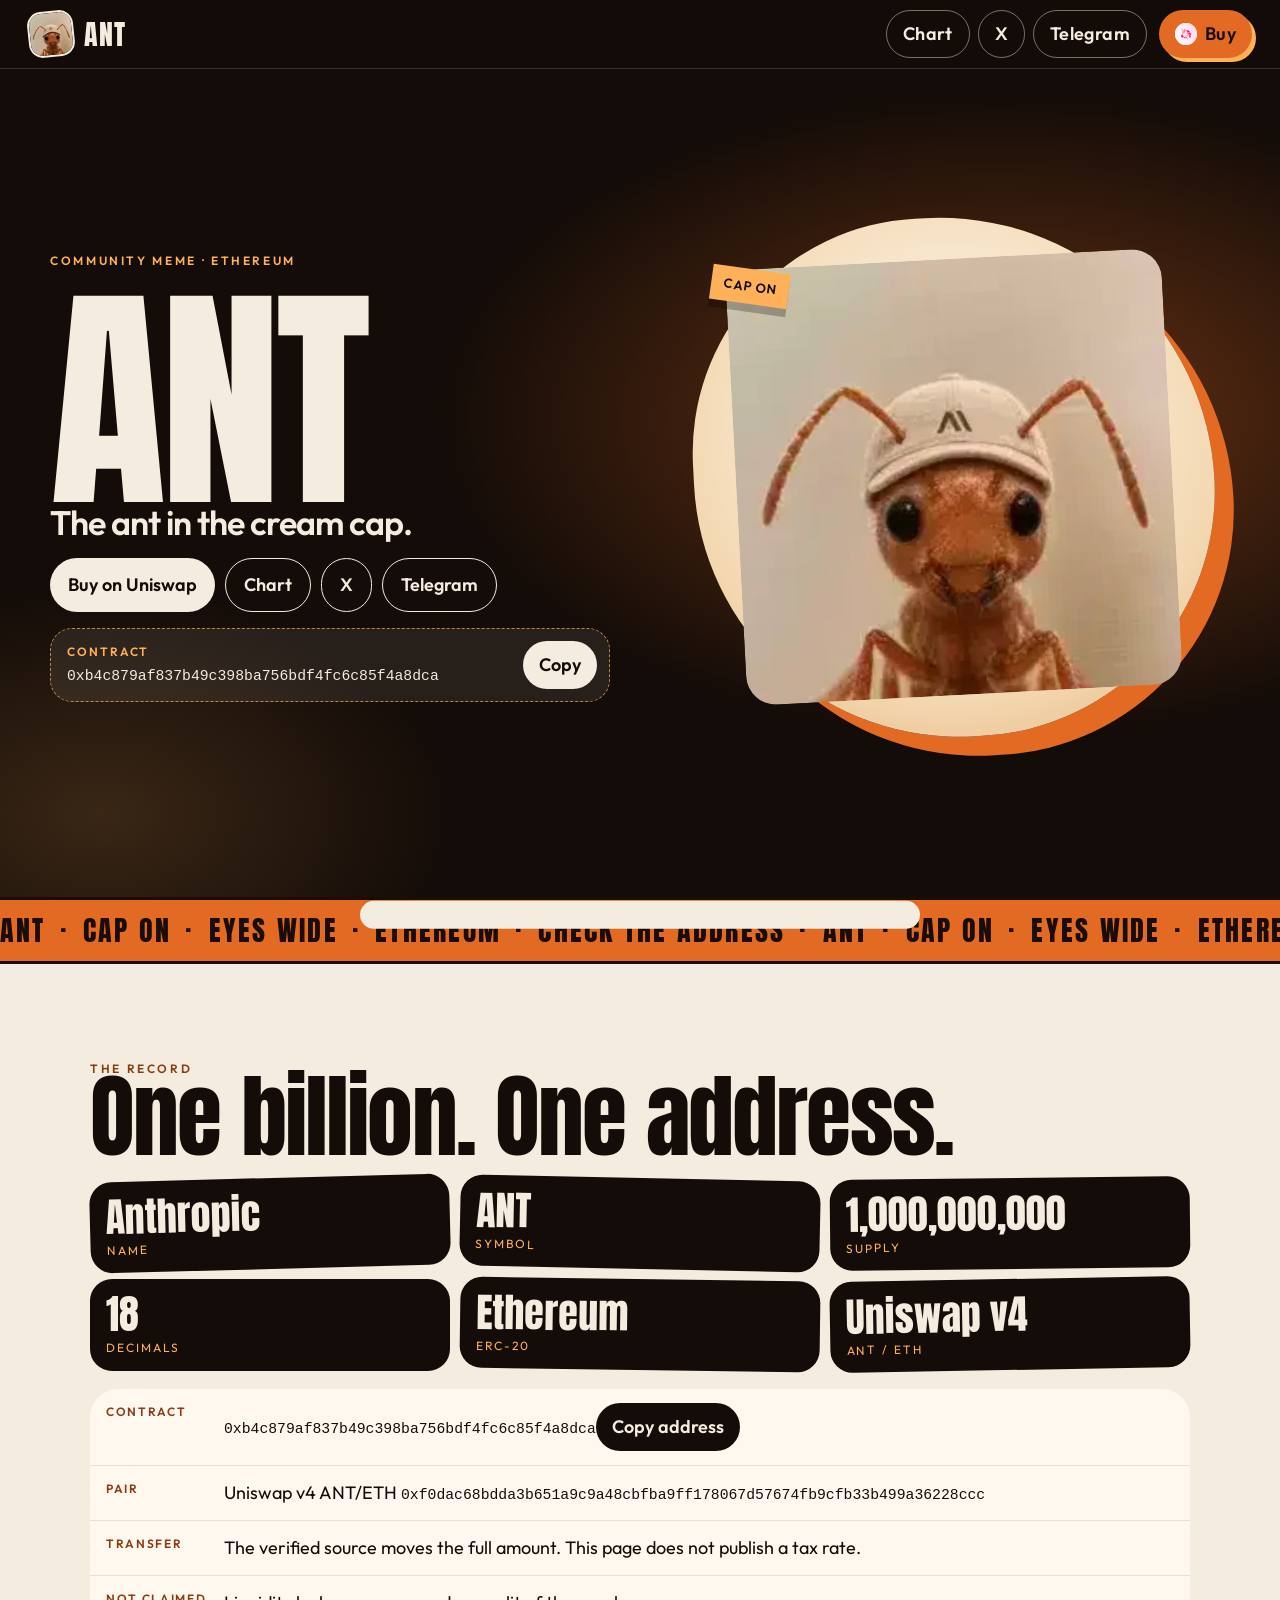
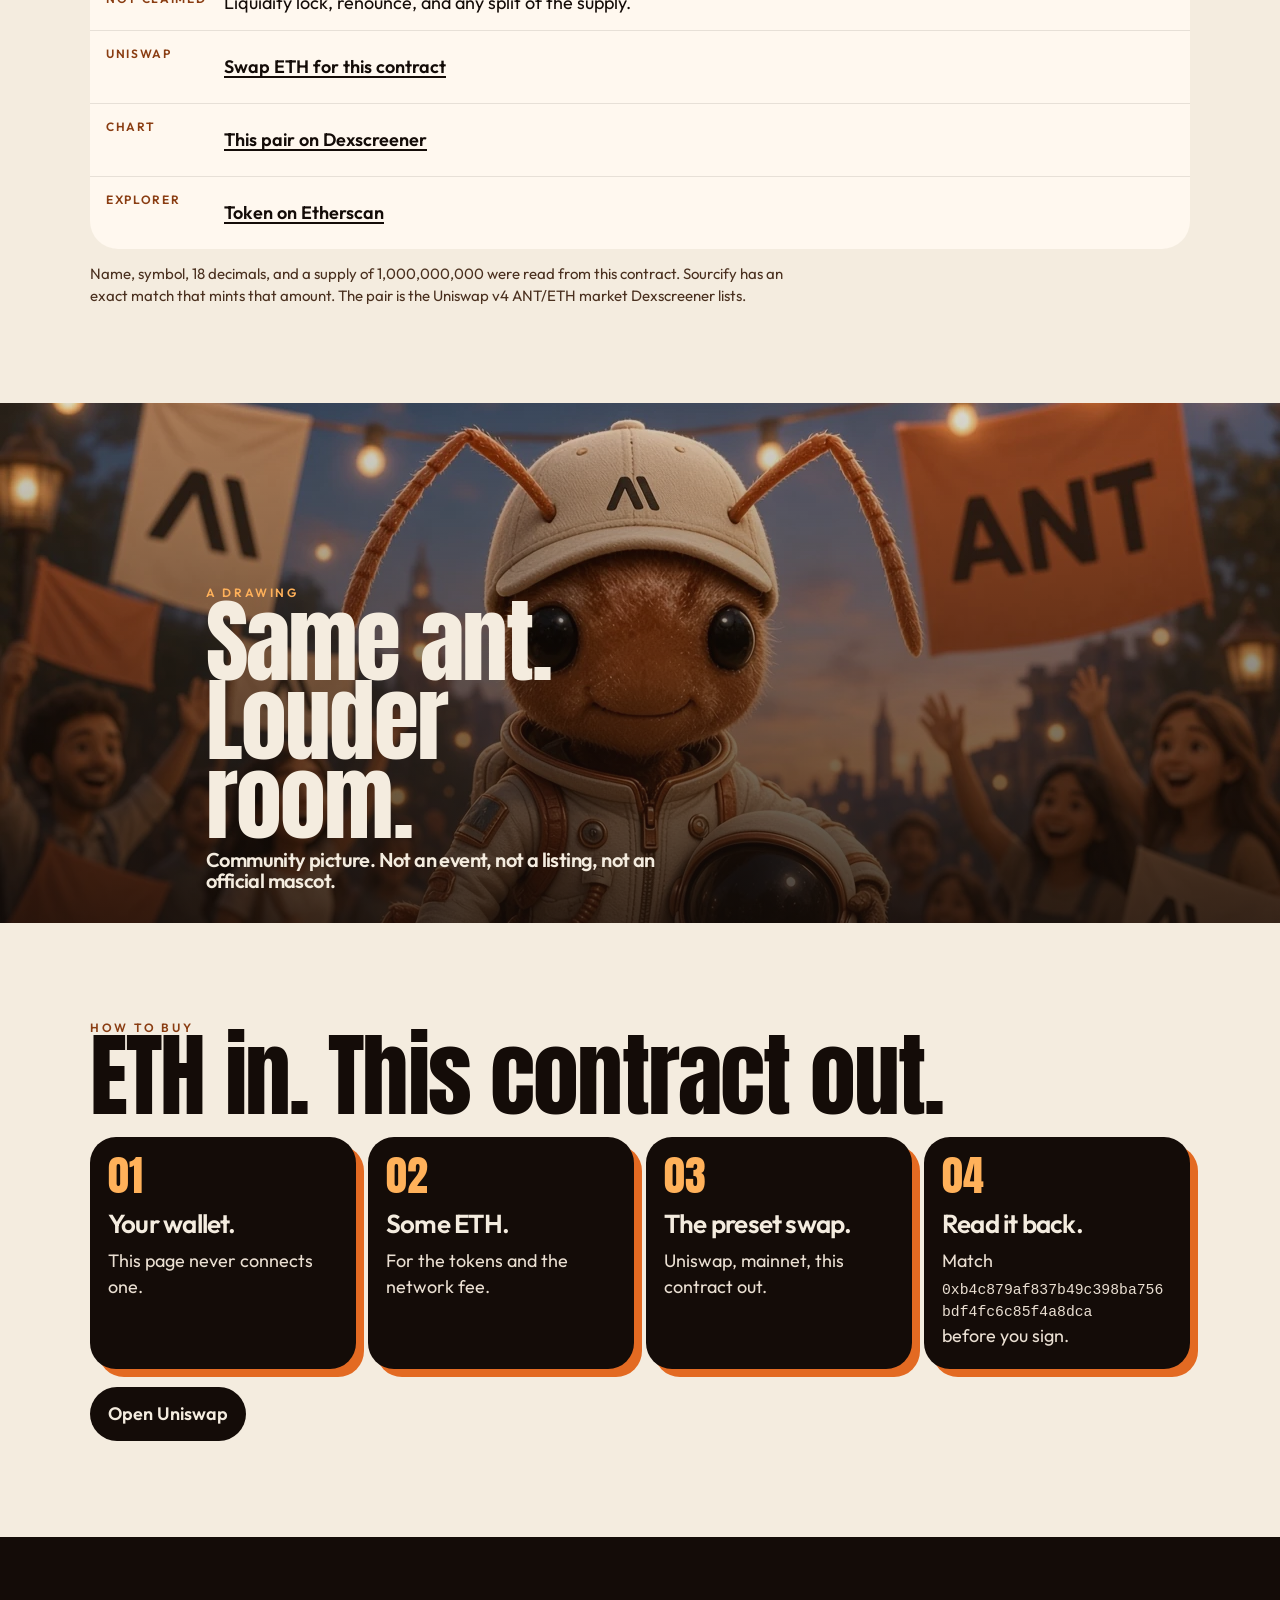
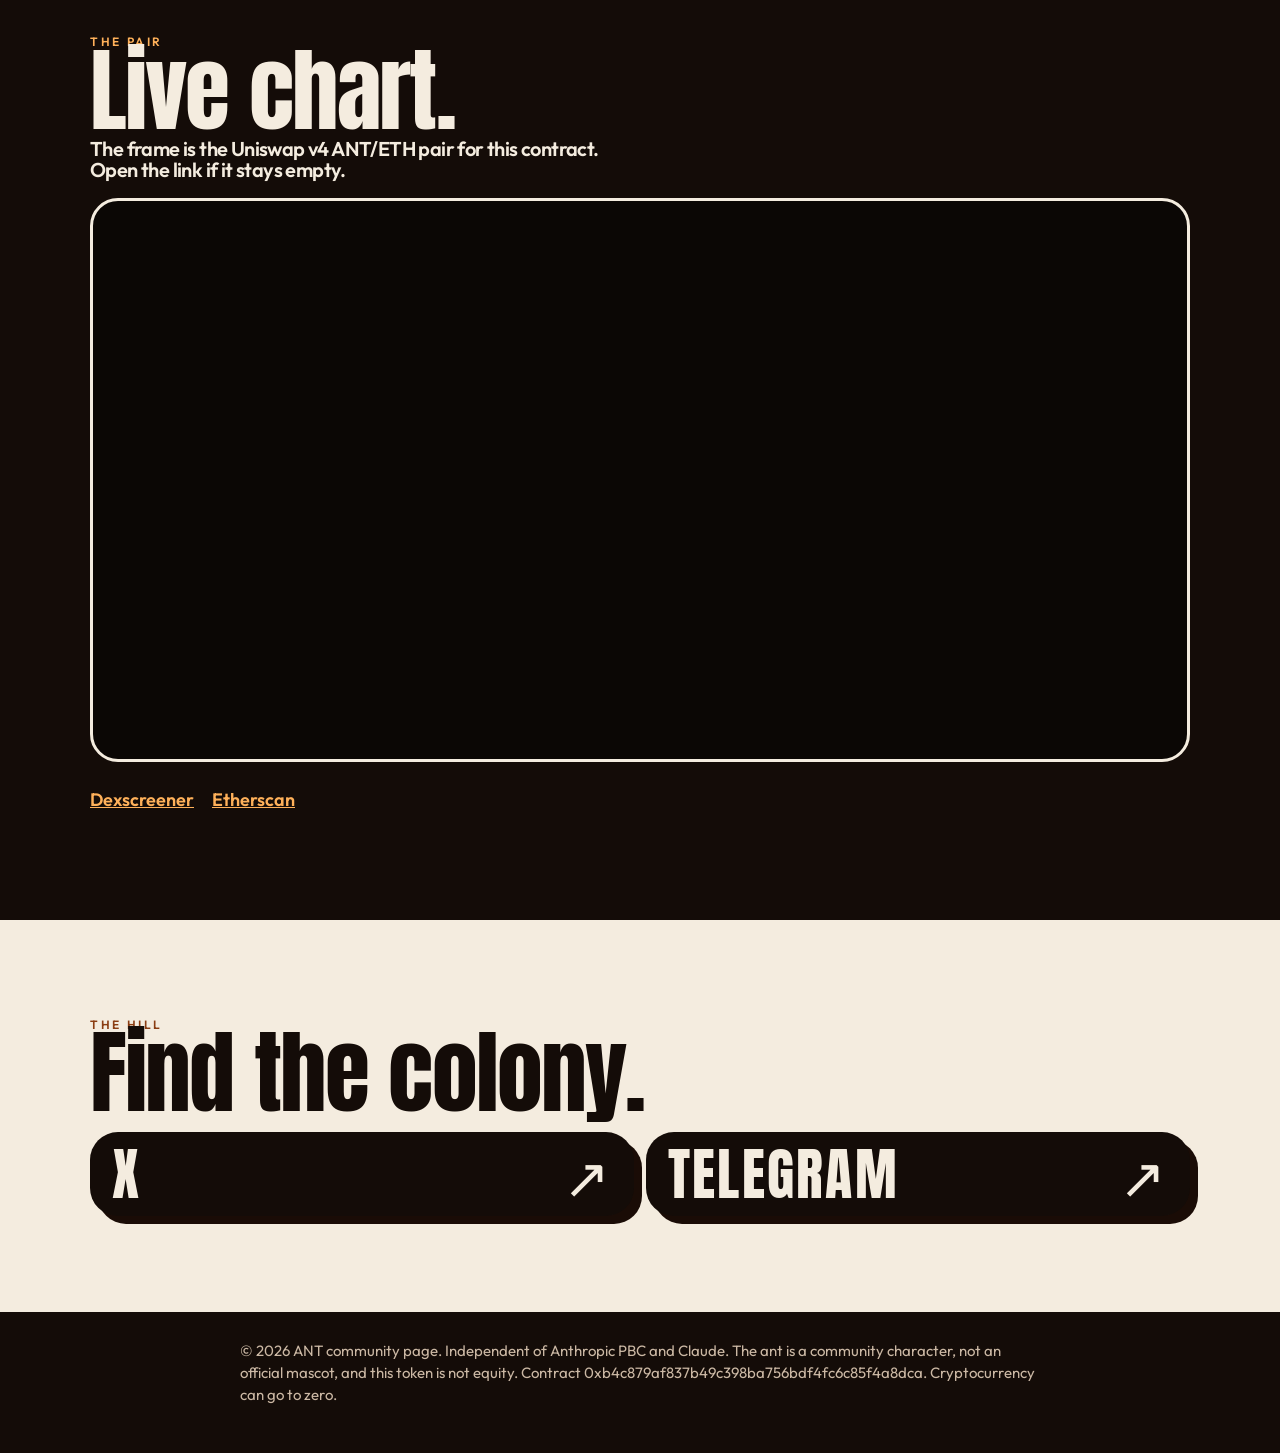
==== anthropic/index.html @ 8c196ea3 "Rebuild the ANT page as a colony poster Replace the beige card layout with a dark full-width landing" ====
<!doctype html>
<html lang="en">
<head>
<meta charset="utf-8">
<meta name="viewport" content="width=device-width,initial-scale=1">
<title>ANT — the ant in the cream cap</title>
<meta name="description" content="ANT is a community meme token on Ethereum. Contract 0xb4c879af837b49c398ba756bdf4fc6c85f4a8dca. Not an official mascot and not Anthropic PBC.">
<meta property="og:type" content="website">
<meta property="og:title" content="ANT — the ant in the cream cap">
<meta property="og:description" content="Community meme on Ethereum. Contract 0xb4c879af837b49c398ba756bdf4fc6c85f4a8dca.">
<meta property="og:image" content="https://antoneth.fun/assets/art/mascot-reference.png">
<meta property="og:image:alt" content="A fuzzy brown ant with large glossy black eyes, two antennae, and a cream baseball cap.">
<meta property="og:url" content="https://antoneth.fun/">
<meta name="twitter:card" content="summary">
<meta name="twitter:title" content="ANT — the ant in the cream cap">
<meta name="twitter:description" content="Community meme on Ethereum. Contract 0xb4c879af837b49c398ba756bdf4fc6c85f4a8dca.">
<meta name="twitter:image" content="https://antoneth.fun/assets/art/mascot-reference.png">
<link rel="canonical" href="https://antoneth.fun/">
<link rel="icon" type="image/png" href="assets/art/mascot-reference.png">
<link rel="apple-touch-icon" href="assets/art/mascot-reference.png">
<meta name="theme-color" content="#140c08">
<link rel="preload" as="image" href="assets/art/mascot-reference.png">
<style>
@font-face{font-family:"Anton";font-style:normal;font-weight:400;font-display:swap;src:url("assets/fonts/anton-400.woff2") format("woff2")}
@font-face{font-family:"Outfit";font-style:normal;font-weight:400;font-display:swap;src:url("assets/fonts/outfit-400.woff2") format("woff2")}
@font-face{font-family:"Outfit";font-style:normal;font-weight:600;font-display:swap;src:url("assets/fonts/outfit-600.woff2") format("woff2")}
:root{
  --ink:#140c08;
  --ink-2:#24160f;
  --cream:#f4ecdf;
  --paper:#fff8ef;
  --caramel:#e36a22;
  --honey:#ffb15a;
  --line:rgba(244,236,223,.16);
  --sans:"Outfit",system-ui,sans-serif;
  --display:"Anton","Outfit",sans-serif;
  --mono:ui-monospace,"Cascadia Mono",monospace;
}
*{box-sizing:border-box}
html{scroll-behavior:smooth}
body{
  margin:0;
  background:var(--ink);
  color:var(--cream);
  font:400 18px/1.45 var(--sans);
  -webkit-font-smoothing:antialiased;
}
img{max-width:100%;display:block}
a{color:inherit}
button{font:inherit;color:inherit;background:none;border:0;cursor:pointer}
h1,h2,p{margin:0}
:focus-visible{outline:3px solid var(--honey);outline-offset:3px}
[id]{scroll-margin-top:92px}
.skip{position:absolute;left:12px;top:-60px;z-index:80;background:var(--cream);color:var(--ink);padding:10px 14px;border-radius:999px;text-decoration:none;font-weight:600}
.skip:focus{top:12px}
.sr{position:absolute;width:1px;height:1px;padding:0;margin:-1px;overflow:hidden;clip:rect(0,0,0,0);white-space:nowrap;border:0}
.addr{font-family:var(--mono);font-size:.82em;word-break:break-all}
.top{
  position:sticky;top:0;z-index:40;
  display:flex;flex-wrap:wrap;align-items:center;gap:10px 12px;
  padding:10px 14px;
  background:rgba(20,12,8,.88);
  backdrop-filter:blur(16px);
  border-bottom:1px solid var(--line);
}
.brand{display:flex;align-items:center;gap:10px;margin-right:auto;text-decoration:none;min-height:48px}
.brand img{width:46px;height:46px;border-radius:14px;object-fit:cover;border:2px solid var(--cream);transform:rotate(-6deg)}
.brand strong{font-family:var(--display);font-size:28px;letter-spacing:.04em;font-weight:400}
.nav{display:flex;flex-wrap:wrap;gap:8px}
.nav a,.buy{
  min-height:48px;padding:0 16px;border-radius:999px;
  display:inline-flex;align-items:center;justify-content:center;gap:8px;
  text-decoration:none;font-weight:600;letter-spacing:.02em;
}
.nav a{border:1.5px solid rgba(244,236,223,.45)}
.nav a:hover{background:rgba(244,236,223,.1)}
.buy{background:var(--caramel);color:#1a0c06;box-shadow:4px 4px 0 #ffb15a}
.buy:hover{transform:translate(-1px,-1px)}
.buy img{width:22px;height:22px;border-radius:50%;background:#fff}
.hero{
  position:relative;
  min-height:calc(100vh - 72px);
  padding:18px 16px 28px;
  overflow:hidden;
  background:
    radial-gradient(900px 520px at 78% 42%, rgba(227,106,34,.42), transparent 62%),
    radial-gradient(500px 320px at 8% 90%, rgba(255,177,90,.16), transparent 70%),
    var(--ink);
}
.hero-grid{width:min(1180px,100%);margin:0 auto;display:grid;gap:18px;align-items:center}
.kicker{font-weight:600;letter-spacing:.22em;text-transform:uppercase;font-size:12px;color:var(--honey)}
h1{
  font-family:var(--display);
  font-weight:400;
  font-size:clamp(108px,22vw,240px);
  line-height:.86;
  letter-spacing:-.02em;
  margin-top:10px;
  padding-top:.08em;
}
.lede{max-width:18ch;font-size:clamp(22px,3vw,34px);font-weight:600;letter-spacing:-.03em;line-height:1.05}
.cta{display:flex;flex-wrap:wrap;gap:10px;margin-top:18px}
.cta a{min-height:54px;padding:0 18px;border-radius:999px;text-decoration:none;font-weight:600;display:inline-flex;align-items:center;gap:8px}
.cta .fill{background:var(--cream);color:var(--ink)}
.cta .ghost{border:1.5px solid var(--cream)}
.ticket{
  margin-top:16px;
  display:flex;flex-wrap:wrap;align-items:center;justify-content:space-between;gap:10px;
  padding:12px 12px 12px 16px;
  border-radius:22px;
  background:rgba(255,248,239,.08);
  border:1.5px dashed rgba(255,177,90,.7);
  max-width:560px;
}
.ticket p{font-size:12px;letter-spacing:.16em;text-transform:uppercase;color:var(--honey);font-weight:600}
.ticket button,.copy{
  min-height:48px;padding:0 16px;border-radius:999px;
  background:var(--cream);color:var(--ink);font-weight:600;
}
.sheet .copy{background:var(--ink);color:var(--cream)}
.stage{position:relative;min-height:460px;display:grid;place-items:center}
.blob{
  width:min(100%,520px);
  aspect-ratio:1;
  border-radius:46% 54% 48% 52%;
  background:
    radial-gradient(circle at 50% 40%, #fffdf8, #f3d7b0 68%, #e7b07a);
  display:grid;place-items:center;
  box-shadow:18px 20px 0 #e36a22;
  transform:rotate(-3deg);
  animation:float 6s ease-in-out infinite;
  z-index:1;
}
.blob img{width:84%;height:auto;border-radius:30px}
.polaroid{
  position:absolute;right:0;bottom:0;
  width:150px;
  padding:8px 8px 26px;
  background:var(--paper);color:var(--ink);
  transform:rotate(8deg);
  box-shadow:0 16px 30px rgba(0,0,0,.35);
  z-index:2;
}
.polaroid img{width:100%;aspect-ratio:1;object-fit:cover;border-radius:6px}
.polaroid span{display:block;margin-top:6px;font-size:12px;font-weight:600;letter-spacing:.04em;text-align:center}
.tape{
  position:absolute;left:6%;top:10%;
  z-index:3;
  background:var(--honey);color:var(--ink);
  font-weight:600;letter-spacing:.08em;text-transform:uppercase;font-size:13px;
  padding:8px 12px;transform:rotate(8deg);
  box-shadow:0 8px 0 rgba(0,0,0,.25);
}
.marquee{overflow:hidden;background:var(--caramel);color:#1a0c06;border-block:3px solid #1a0c06}
.track{display:flex;width:max-content;animation:ticker 22s linear infinite}
.track span{font-family:var(--display);font-size:28px;letter-spacing:.08em;padding:10px 0}
.track i{font-style:normal;padding:0 14px}
.band{padding:clamp(56px,8vw,96px) 16px}
.wrap{width:min(1100px,100%);margin:0 auto}
.cream{background:var(--cream);color:var(--ink)}
h2{font-family:var(--display);font-weight:400;font-size:clamp(48px,8vw,92px);line-height:.86;letter-spacing:-.02em}
.stats{display:grid;grid-template-columns:repeat(2,minmax(0,1fr));gap:10px;margin:22px 0 0;padding:0;list-style:none}
.stats li{background:var(--ink);color:var(--cream);border-radius:22px;padding:16px 16px 14px;transform:rotate(var(--r,0deg))}
.stats b{display:block;font-family:var(--display);font-size:clamp(26px,4vw,40px);line-height:.95;font-weight:400}
.stats span{display:block;margin-top:6px;font-size:12px;letter-spacing:.16em;text-transform:uppercase;color:var(--honey)}
.sheet{margin-top:18px;background:var(--paper);border-radius:28px;overflow:hidden}
.row{display:grid;grid-template-columns:110px minmax(0,1fr);gap:8px;padding:14px 16px;border-top:1px solid rgba(20,12,8,.1)}
.row:first-child{border-top:0}
.row dt{font-size:12px;letter-spacing:.14em;text-transform:uppercase;font-weight:600;color:#8a3d12}
.row dd{margin:0}
.row a{font-weight:600;text-decoration-thickness:2px;text-underline-offset:3px;min-height:44px;display:inline-flex;align-items:center}
.note{margin-top:14px;max-width:70ch;color:#4a301f;font-size:15px}
.colony{position:relative;min-height:520px;display:grid;align-items:end;background:#1a0e09}
.colony img{position:absolute;inset:0;width:100%;height:100%;object-fit:cover;object-position:center 30%}
.colony .veil{position:absolute;inset:0;background:linear-gradient(180deg,rgba(20,12,8,.15),rgba(20,12,8,.78))}
.colony .cap{position:relative;z-index:1;padding:28px 16px 32px;width:min(900px,100%);margin:0 auto}
.colony h2{max-width:10ch}
.moves{display:grid;gap:12px;margin:22px 0 0;padding:0;list-style:none}
.moves li{
  background:var(--ink);color:var(--cream);
  border-radius:26px;padding:18px 18px 20px;
  box-shadow:8px 8px 0 var(--caramel);
}
.moves em{font-family:var(--display);font-style:normal;font-size:42px;color:var(--honey);line-height:1}
.moves strong{display:block;font-size:26px;letter-spacing:-.03em;margin-top:4px}
.moves span{display:block;color:#eadfD2;margin-top:6px}
.chart{margin-top:18px;border-radius:28px;overflow:hidden;border:3px solid var(--cream);background:#0b0705}
.chart iframe{display:block;width:100%;height:clamp(380px,62vh,640px);border:0}
.links{display:flex;flex-wrap:wrap;gap:8px 18px;margin-top:14px}
.links a{min-height:48px;display:inline-flex;align-items:center;font-weight:600;color:var(--honey)}
.socials{display:grid;gap:12px;margin-top:20px}
.socials a{
  min-height:84px;border-radius:28px;display:flex;align-items:center;justify-content:space-between;
  padding:0 22px;text-decoration:none;font-family:var(--display);font-size:clamp(32px,6vw,56px);letter-spacing:.04em;
  background:var(--ink);color:var(--cream);box-shadow:8px 8px 0 #1a0c06;
}
.socials a:hover{transform:translate(-2px,-2px)}
.foot{padding:28px 16px 48px;color:#cbb8a4;font-size:15px}
.foot p{width:min(80ch,100%);margin:0 auto}
#toast{
  position:fixed;left:16px;right:16px;bottom:16px;margin:auto;max-width:560px;z-index:70;
  background:var(--cream);color:var(--ink);padding:14px 16px;border-radius:18px;font-weight:600;
  transform:translateY(160%);transition:transform .3s ease;
}
#toast.show{transform:none}
@keyframes float{50%{transform:rotate(4deg) translateY(-10px)}}
@keyframes ticker{to{transform:translateX(-50%)}}
@media (min-width:860px){
  .hero-grid{grid-template-columns:1.05fr .95fr;min-height:calc(100vh - 120px)}
  .stats{grid-template-columns:repeat(3,minmax(0,1fr))}
  .moves{grid-template-columns:repeat(4,minmax(0,1fr))}
  .socials{grid-template-columns:1fr 1fr}
  .top{padding-inline:28px}
}
@media (max-width:859px){
  .stage{order:-1;min-height:300px}
  .blob{width:min(86vw,360px)}
  .polaroid{position:static;width:132px;margin-top:-28px;transform:rotate(-6deg)}
  h1{font-size:clamp(96px,30vw,150px)}
  .row{grid-template-columns:1fr;gap:4px}
  .copy,.ticket button{width:100%}
}
@media (prefers-reduced-motion:reduce){
  html{scroll-behavior:auto}
  *,*::before,*::after{animation:none!important;transition:none!important}
  .track{flex-wrap:wrap;width:auto}
  .track .dup{display:none}
}
</style>
</head>
<body>
<a class="skip" href="#home">Skip to content</a>
<header class="top">
  <a class="brand" href="#home"><img src="assets/art/mascot-reference.png" width="256" height="256" alt=""><strong>ANT</strong></a>
  <nav class="nav" aria-label="On this page">
    <a href="#tape">Chart</a>
    <a href="https://x.com/anthropiceth_x" target="_blank" rel="noopener noreferrer">X<span class="sr"> (opens in a new tab)</span></a>
    <a href="https://t.me/anthropiceth_tg" target="_blank" rel="noopener noreferrer">Telegram<span class="sr"> (opens in a new tab)</span></a>
  </nav>
  <a class="buy" href="https://app.uniswap.org/swap?chain=mainnet&amp;inputCurrency=NATIVE&amp;outputCurrency=0xb4c879af837b49c398ba756bdf4fc6c85f4a8dca" target="_blank" rel="noopener noreferrer"><img src="assets/dex.png" width="64" height="64" alt="">Buy<span class="sr"> on Uniswap (opens in a new tab)</span></a>
</header>
<main id="home">
  <section class="hero">
    <div class="hero-grid">
      <div>
        <p class="kicker">Community meme · Ethereum</p>
        <h1>ANT</h1>
        <p class="lede">The ant in the cream cap.</p>
        <div class="cta">
          <a class="fill" href="https://app.uniswap.org/swap?chain=mainnet&amp;inputCurrency=NATIVE&amp;outputCurrency=0xb4c879af837b49c398ba756bdf4fc6c85f4a8dca" target="_blank" rel="noopener noreferrer">Buy on Uniswap<span class="sr"> (opens in a new tab)</span></a>
          <a class="ghost" href="#tape">Chart</a>
          <a class="ghost" href="https://x.com/anthropiceth_x" target="_blank" rel="noopener noreferrer">X<span class="sr"> (opens in a new tab)</span></a>
          <a class="ghost" href="https://t.me/anthropiceth_tg" target="_blank" rel="noopener noreferrer">Telegram<span class="sr"> (opens in a new tab)</span></a>
        </div>
        <div class="ticket">
          <div>
            <p>Contract</p>
            <code class="addr">0xb4c879af837b49c398ba756bdf4fc6c85f4a8dca</code>
          </div>
          <button type="button" data-copy="0xb4c879af837b49c398ba756bdf4fc6c85f4a8dca">Copy</button>
        </div>
      </div>
      <div class="stage">
        <div class="blob">
          <img src="assets/art/mascot-reference.png" width="256" height="256" fetchpriority="high" alt="Fuzzy brown ant with large glossy black eyes, two antennae, and a cream cap with a small black lettermark.">
        </div>
        <p class="tape">cap on</p>
      </div>
    </div>
  </section>
  <div class="marquee" aria-hidden="true">
    <div class="track">
      <span>ANT<i>·</i>CAP ON<i>·</i>EYES WIDE<i>·</i>ETHEREUM<i>·</i>CHECK THE ADDRESS<i>·</i></span>
      <span class="dup">ANT<i>·</i>CAP ON<i>·</i>EYES WIDE<i>·</i>ETHEREUM<i>·</i>CHECK THE ADDRESS<i>·</i></span>
    </div>
  </div>

  <section class="band cream" id="record">
    <div class="wrap">
      <p class="kicker" style="color:#8a3d12">The record</p>
      <h2>One billion. One address.</h2>
      <ul class="stats">
        <li style="--r:-1.5deg"><b>Anthropic</b><span>Name</span></li>
        <li style="--r:1.2deg"><b>ANT</b><span>Symbol</span></li>
        <li style="--r:-.6deg"><b>1,000,000,000</b><span>Supply</span></li>
        <li><b>18</b><span>Decimals</span></li>
        <li style="--r:.8deg"><b>Ethereum</b><span>ERC-20</span></li>
        <li style="--r:-1deg"><b>Uniswap v4</b><span>ANT / ETH</span></li>
      </ul>
      <div class="sheet">
        <div class="row"><dt>Contract</dt><dd><span class="addr">0xb4c879af837b49c398ba756bdf4fc6c85f4a8dca</span><button class="copy" type="button" data-copy="0xb4c879af837b49c398ba756bdf4fc6c85f4a8dca">Copy address</button></dd></div>
        <div class="row"><dt>Pair</dt><dd>Uniswap v4 ANT/ETH <span class="addr">0xf0dac68bdda3b651a9c9a48cbfba9ff178067d57674fb9cfb33b499a36228ccc</span></dd></div>
        <div class="row"><dt>Transfer</dt><dd>The verified source moves the full amount. This page does not publish a tax rate.</dd></div>
        <div class="row"><dt>Not claimed</dt><dd>Liquidity lock, renounce, and any split of the supply.</dd></div>
        <div class="row"><dt>Uniswap</dt><dd><a href="https://app.uniswap.org/swap?chain=mainnet&amp;inputCurrency=NATIVE&amp;outputCurrency=0xb4c879af837b49c398ba756bdf4fc6c85f4a8dca" target="_blank" rel="noopener noreferrer">Swap ETH for this contract<span class="sr"> (opens in a new tab)</span></a></dd></div>
        <div class="row"><dt>Chart</dt><dd><a href="https://dexscreener.com/ethereum/0xf0dac68bdda3b651a9c9a48cbfba9ff178067d57674fb9cfb33b499a36228ccc" target="_blank" rel="noopener noreferrer">This pair on Dexscreener<span class="sr"> (opens in a new tab)</span></a></dd></div>
        <div class="row"><dt>Explorer</dt><dd><a href="https://etherscan.io/token/0xb4c879af837b49c398ba756bdf4fc6c85f4a8dca" target="_blank" rel="noopener noreferrer">Token on Etherscan<span class="sr"> (opens in a new tab)</span></a></dd></div>
      </div>
      <p class="note">Name, symbol, 18 decimals, and a supply of 1,000,000,000 were read from this contract. Sourcify has an exact match that mints that amount. The pair is the Uniswap v4 ANT/ETH market Dexscreener lists.</p>
    </div>
  </section>

  <section class="colony" id="colony">
    <img src="assets/art/mascot-meme-3.webp" width="1280" height="720" alt="Community drawing of the ant in a pale suit, holding a helmet, with a crowd and ANT flags.">
    <div class="veil" aria-hidden="true"></div>
    <div class="cap">
      <p class="kicker">A drawing</p>
      <h2>Same ant. Louder room.</h2>
      <p class="lede" style="margin-top:10px;font-size:20px;max-width:36ch">Community picture. Not an event, not a listing, not an official mascot.</p>
    </div>
  </section>

  <section class="band cream" id="buy">
    <div class="wrap">
      <p class="kicker" style="color:#8a3d12">How to buy</p>
      <h2>ETH in. This contract out.</h2>
      <ol class="moves">
        <li><em>01</em><strong>Your wallet.</strong><span>This page never connects one.</span></li>
        <li><em>02</em><strong>Some ETH.</strong><span>For the tokens and the network fee.</span></li>
        <li><em>03</em><strong>The preset swap.</strong><span>Uniswap, mainnet, this contract out.</span></li>
        <li><em>04</em><strong>Read it back.</strong><span>Match <span class="addr">0xb4c879af837b49c398ba756bdf4fc6c85f4a8dca</span> before you sign.</span></li>
      </ol>
      <div class="cta">
        <a class="fill" href="https://app.uniswap.org/swap?chain=mainnet&amp;inputCurrency=NATIVE&amp;outputCurrency=0xb4c879af837b49c398ba756bdf4fc6c85f4a8dca" target="_blank" rel="noopener noreferrer" style="background:#140c08;color:#f4ecdf">Open Uniswap<span class="sr"> (opens in a new tab)</span></a>
      </div>
    </div>
  </section>

  <section class="band" id="tape">
    <div class="wrap">
      <p class="kicker">The pair</p>
      <h2>Live chart.</h2>
      <p class="lede" style="font-size:20px;max-width:40ch;margin-top:8px">The frame is the Uniswap v4 ANT/ETH pair for this contract. Open the link if it stays empty.</p>
      <div class="chart">
        <iframe title="ANT price chart on Dexscreener for this contract's Ethereum pair" src="https://dexscreener.com/ethereum/0xf0dac68bdda3b651a9c9a48cbfba9ff178067d57674fb9cfb33b499a36228ccc?embed=1&amp;loadChartSettings=0&amp;trades=0&amp;tabs=0&amp;info=0&amp;chartLeftToolbar=0&amp;chartTheme=dark&amp;theme=dark&amp;chartStyle=1&amp;chartType=usd&amp;interval=15" loading="lazy"></iframe>
      </div>
      <p class="links">
        <a href="https://dexscreener.com/ethereum/0xf0dac68bdda3b651a9c9a48cbfba9ff178067d57674fb9cfb33b499a36228ccc" target="_blank" rel="noopener noreferrer">Dexscreener<span class="sr"> (opens in a new tab)</span></a>
        <a href="https://etherscan.io/token/0xb4c879af837b49c398ba756bdf4fc6c85f4a8dca" target="_blank" rel="noopener noreferrer">Etherscan<span class="sr"> (opens in a new tab)</span></a>
      </p>
    </div>
  </section>

  <section class="band cream" id="social">
    <div class="wrap">
      <p class="kicker" style="color:#8a3d12">The hill</p>
      <h2>Find the colony.</h2>
      <div class="socials">
        <a href="https://x.com/anthropiceth_x" target="_blank" rel="noopener noreferrer">X <span aria-hidden="true">↗</span><span class="sr"> (opens in a new tab)</span></a>
        <a href="https://t.me/anthropiceth_tg" target="_blank" rel="noopener noreferrer">TELEGRAM <span aria-hidden="true">↗</span><span class="sr"> (opens in a new tab)</span></a>
      </div>
    </div>
  </section>
</main>
<footer class="foot">
  <p>© <span id="year"></span> ANT community page. Independent of Anthropic PBC and Claude. The ant is a community character, not an official mascot, and this token is not equity. Contract 0xb4c879af837b49c398ba756bdf4fc6c85f4a8dca. Cryptocurrency can go to zero.</p>
</footer>
<div id="toast" role="status" aria-live="polite"></div>
<script>
(function(){
  var year=document.getElementById("year");
  if(year) year.textContent=String(new Date().getFullYear());
  var toast=document.getElementById("toast"), timer=0;
  function say(m){toast.textContent=m;toast.classList.add("show");clearTimeout(timer);timer=setTimeout(function(){toast.classList.remove("show");},2400);}
  document.querySelectorAll("[data-copy]").forEach(function(btn){
    btn.addEventListener("click",function(){
      var text=btn.getAttribute("data-copy")||"";
      function done(){say("Copied "+text);}
      function fallback(){
        var area=document.createElement("textarea");
        area.value=text;area.setAttribute("readonly","");
        area.style.position="fixed";area.style.left="0";area.style.top="0";
        document.body.appendChild(area);area.focus();area.select();
        var ok=false;try{ok=document.execCommand("copy");}catch(e){ok=false;}
        area.remove();
        if(ok)done();else say(text);
      }
      if(navigator.clipboard&&window.isSecureContext)navigator.clipboard.writeText(text).then(done,fallback);
      else fallback();
    });
  });
})();
</script>
</body>
</html>
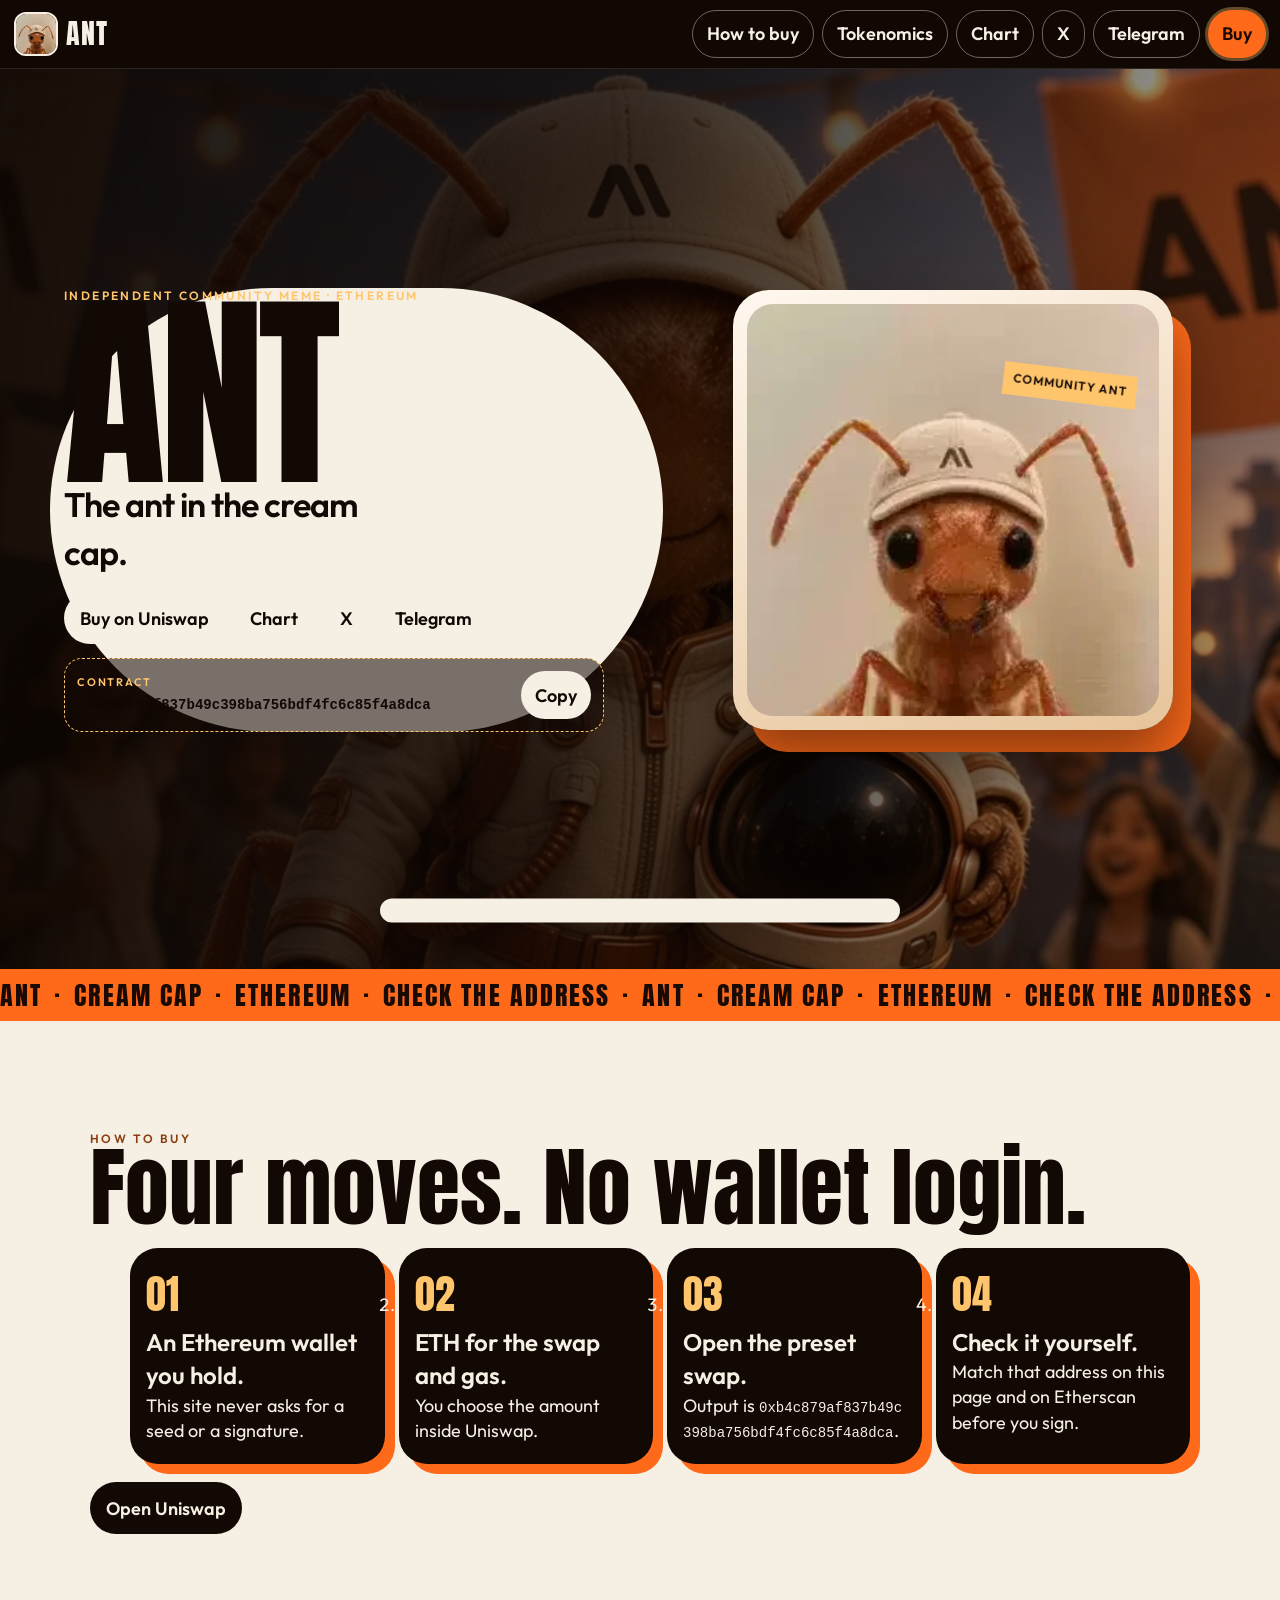
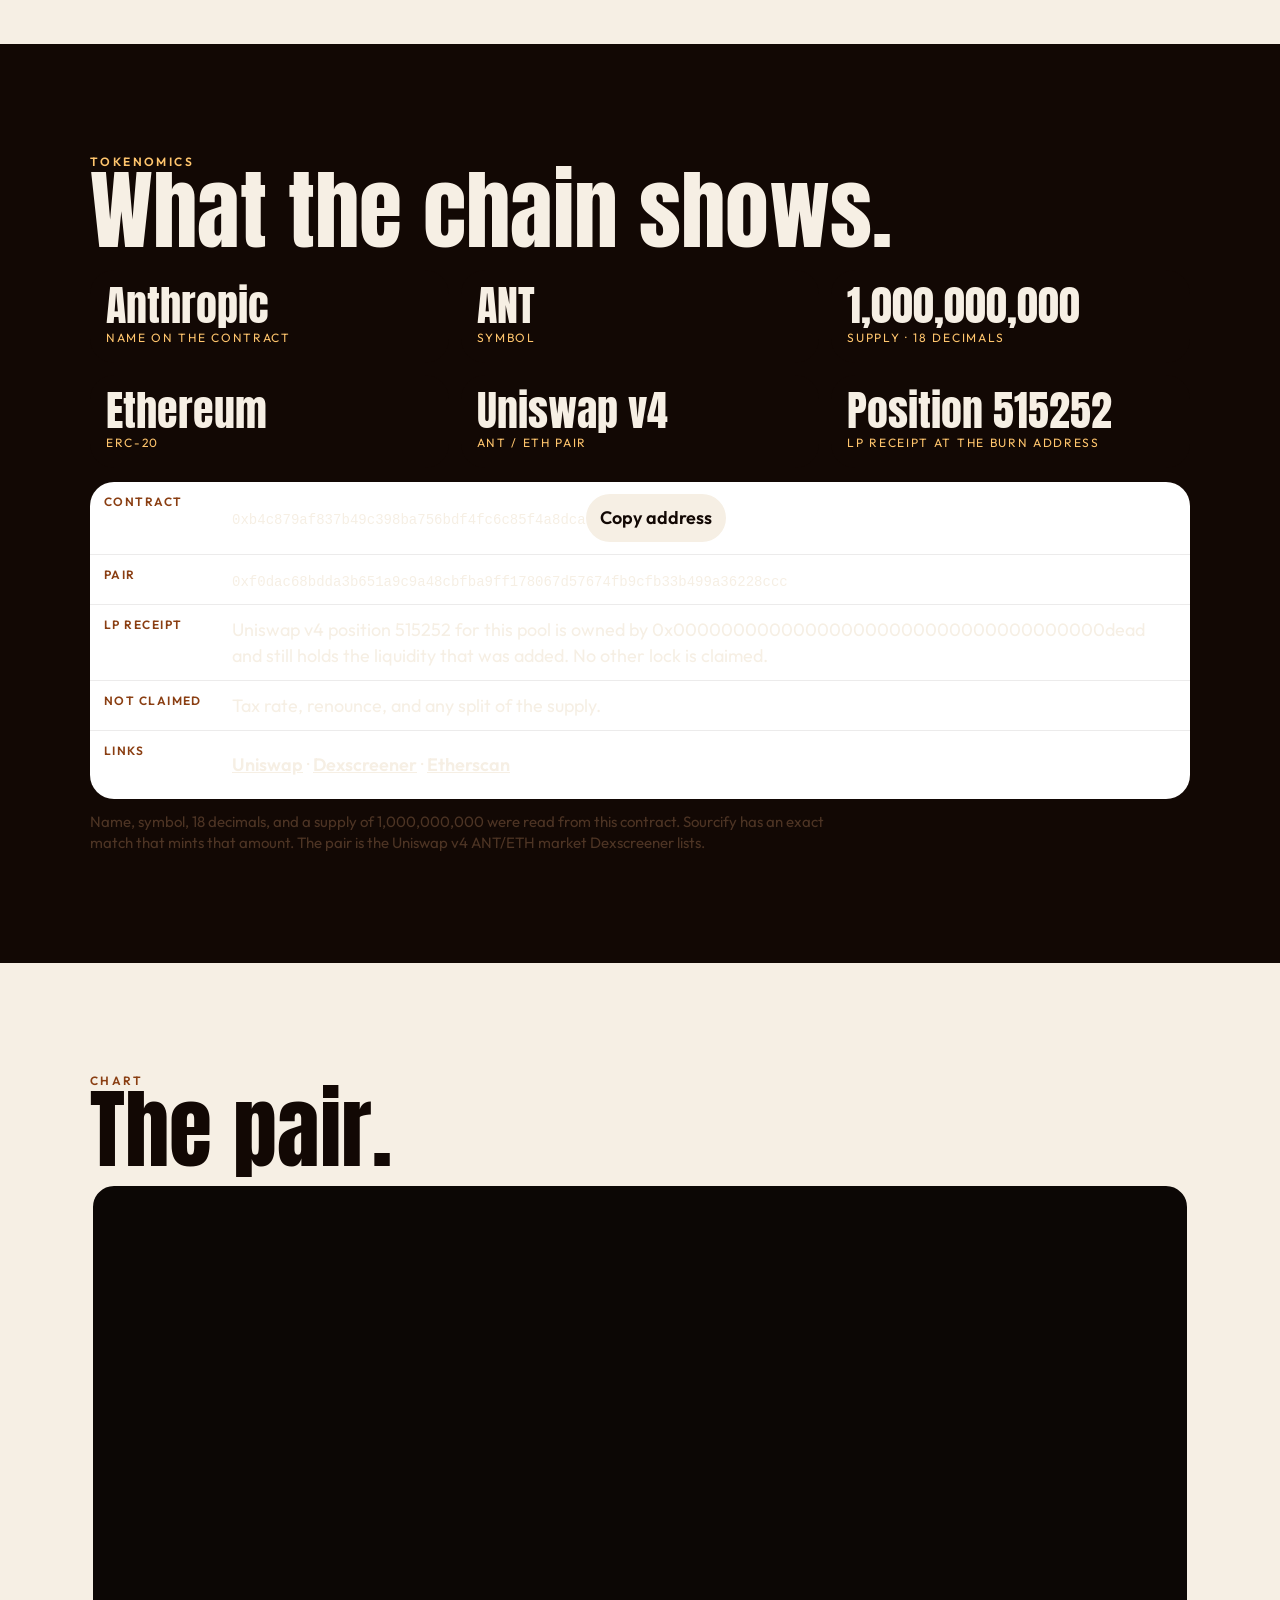
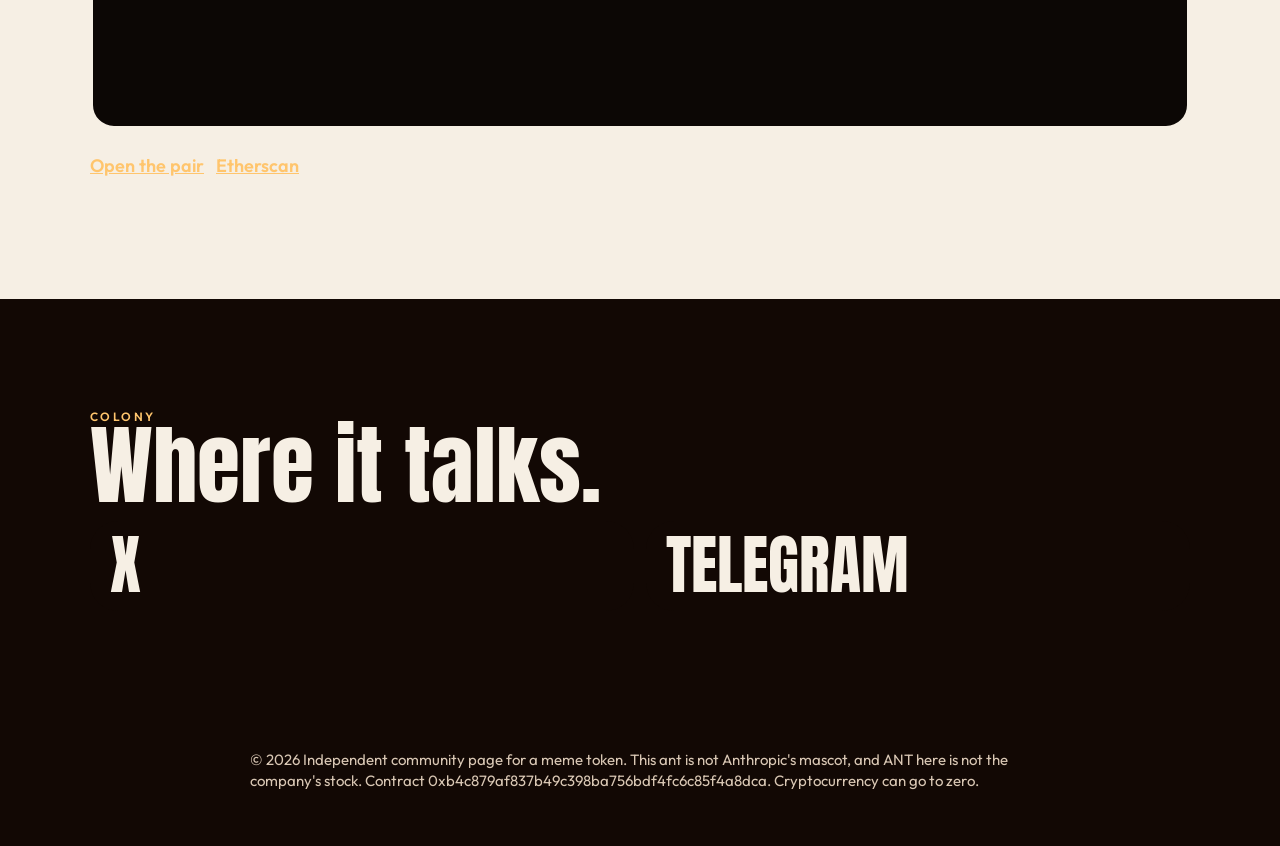
==== commit 8e292485: "Build the ant world and leave room for the cinematic files Layer the uploaded cream-cap ant over the" ====
--- a/anthropic/index.html
+++ b/anthropic/index.html
@@ -4,246 +4,147 @@
 <meta charset="utf-8">
 <meta name="viewport" content="width=device-width,initial-scale=1">
 <title>ANT — the ant in the cream cap</title>
-<meta name="description" content="ANT is a community meme token on Ethereum. Contract 0xb4c879af837b49c398ba756bdf4fc6c85f4a8dca. Not an official mascot and not Anthropic PBC.">
+<meta name="description" content="ANT is an independent community meme on Ethereum. Contract 0xb4c879af837b49c398ba756bdf4fc6c85f4a8dca. Not Anthropic's mascot and not a share of the company.">
 <meta property="og:type" content="website">
 <meta property="og:title" content="ANT — the ant in the cream cap">
-<meta property="og:description" content="Community meme on Ethereum. Contract 0xb4c879af837b49c398ba756bdf4fc6c85f4a8dca.">
+<meta property="og:description" content="Independent community meme on Ethereum. Contract 0xb4c879af837b49c398ba756bdf4fc6c85f4a8dca.">
 <meta property="og:image" content="https://antoneth.fun/assets/art/mascot-reference.png">
-<meta property="og:image:alt" content="A fuzzy brown ant with large glossy black eyes, two antennae, and a cream baseball cap.">
+<meta property="og:image:alt" content="A fuzzy brown ant with large black eyes and a cream cap.">
 <meta property="og:url" content="https://antoneth.fun/">
 <meta name="twitter:card" content="summary">
 <meta name="twitter:title" content="ANT — the ant in the cream cap">
-<meta name="twitter:description" content="Community meme on Ethereum. Contract 0xb4c879af837b49c398ba756bdf4fc6c85f4a8dca.">
+<meta name="twitter:description" content="Independent community meme on Ethereum. Contract 0xb4c879af837b49c398ba756bdf4fc6c85f4a8dca.">
 <meta name="twitter:image" content="https://antoneth.fun/assets/art/mascot-reference.png">
 <link rel="canonical" href="https://antoneth.fun/">
 <link rel="icon" type="image/png" href="assets/art/mascot-reference.png">
 <link rel="apple-touch-icon" href="assets/art/mascot-reference.png">
-<meta name="theme-color" content="#140c08">
+<meta name="theme-color" content="#120804">
 <link rel="preload" as="image" href="assets/art/mascot-reference.png">
 <style>
 @font-face{font-family:"Anton";font-style:normal;font-weight:400;font-display:swap;src:url("assets/fonts/anton-400.woff2") format("woff2")}
 @font-face{font-family:"Outfit";font-style:normal;font-weight:400;font-display:swap;src:url("assets/fonts/outfit-400.woff2") format("woff2")}
 @font-face{font-family:"Outfit";font-style:normal;font-weight:600;font-display:swap;src:url("assets/fonts/outfit-600.woff2") format("woff2")}
 :root{
-  --ink:#140c08;
-  --ink-2:#24160f;
-  --cream:#f4ecdf;
-  --paper:#fff8ef;
-  --caramel:#e36a22;
-  --honey:#ffb15a;
-  --line:rgba(244,236,223,.16);
-  --sans:"Outfit",system-ui,sans-serif;
-  --display:"Anton","Outfit",sans-serif;
+  --ink:#120804; --cream:#f6efe4; --paper:#fff8ef; --ember:#ff6a1a; --gold:#ffc56d;
+  --display:"Anton",Impact,sans-serif; --sans:"Outfit",system-ui,sans-serif;
   --mono:ui-monospace,"Cascadia Mono",monospace;
 }
 *{box-sizing:border-box}
 html{scroll-behavior:smooth}
-body{
-  margin:0;
-  background:var(--ink);
-  color:var(--cream);
-  font:400 18px/1.45 var(--sans);
-  -webkit-font-smoothing:antialiased;
-}
+body{margin:0;background:var(--ink);color:var(--cream);font:400 18px/1.4 var(--sans)}
 img{max-width:100%;display:block}
 a{color:inherit}
 button{font:inherit;color:inherit;background:none;border:0;cursor:pointer}
 h1,h2,p{margin:0}
-:focus-visible{outline:3px solid var(--honey);outline-offset:3px}
-[id]{scroll-margin-top:92px}
-.skip{position:absolute;left:12px;top:-60px;z-index:80;background:var(--cream);color:var(--ink);padding:10px 14px;border-radius:999px;text-decoration:none;font-weight:600}
+:focus-visible{outline:3px solid var(--gold);outline-offset:3px}
+[id]{scroll-margin-top:88px}
+.skip{position:absolute;left:12px;top:-60px;z-index:90;background:var(--cream);color:var(--ink);padding:10px 14px;border-radius:999px;font-weight:600;text-decoration:none}
 .skip:focus{top:12px}
-.sr{position:absolute;width:1px;height:1px;padding:0;margin:-1px;overflow:hidden;clip:rect(0,0,0,0);white-space:nowrap;border:0}
-.addr{font-family:var(--mono);font-size:.82em;word-break:break-all}
-.top{
-  position:sticky;top:0;z-index:40;
-  display:flex;flex-wrap:wrap;align-items:center;gap:10px 12px;
-  padding:10px 14px;
-  background:rgba(20,12,8,.88);
-  backdrop-filter:blur(16px);
-  border-bottom:1px solid var(--line);
-}
-.brand{display:flex;align-items:center;gap:10px;margin-right:auto;text-decoration:none;min-height:48px}
-.brand img{width:46px;height:46px;border-radius:14px;object-fit:cover;border:2px solid var(--cream);transform:rotate(-6deg)}
-.brand strong{font-family:var(--display);font-size:28px;letter-spacing:.04em;font-weight:400}
+.sr{position:absolute;width:1px;height:1px;margin:-1px;padding:0;overflow:hidden;clip:rect(0,0,0,0);white-space:nowrap;border:0}
+.addr{font-family:var(--mono);font-size:.78em;word-break:break-all}
+.top{position:sticky;top:0;z-index:50;display:flex;flex-wrap:wrap;align-items:center;gap:8px;padding:10px 14px;background:rgba(18,8,4,.9);backdrop-filter:blur(14px);border-bottom:1px solid rgba(246,239,228,.12)}
+.brand{display:flex;align-items:center;gap:8px;margin-right:auto;text-decoration:none;min-height:48px}
+.brand img{width:44px;height:44px;border-radius:12px;object-fit:cover;border:2px solid var(--cream)}
+.brand b{font-family:var(--display);font-weight:400;font-size:28px;letter-spacing:.04em}
 .nav{display:flex;flex-wrap:wrap;gap:8px}
-.nav a,.buy{
-  min-height:48px;padding:0 16px;border-radius:999px;
-  display:inline-flex;align-items:center;justify-content:center;gap:8px;
-  text-decoration:none;font-weight:600;letter-spacing:.02em;
-}
-.nav a{border:1.5px solid rgba(244,236,223,.45)}
-.nav a:hover{background:rgba(244,236,223,.1)}
-.buy{background:var(--caramel);color:#1a0c06;box-shadow:4px 4px 0 #ffb15a}
-.buy:hover{transform:translate(-1px,-1px)}
-.buy img{width:22px;height:22px;border-radius:50%;background:#fff}
-.hero{
-  position:relative;
-  min-height:calc(100vh - 72px);
-  padding:18px 16px 28px;
-  overflow:hidden;
-  background:
-    radial-gradient(900px 520px at 78% 42%, rgba(227,106,34,.42), transparent 62%),
-    radial-gradient(500px 320px at 8% 90%, rgba(255,177,90,.16), transparent 70%),
-    var(--ink);
-}
-.hero-grid{width:min(1180px,100%);margin:0 auto;display:grid;gap:18px;align-items:center}
-.kicker{font-weight:600;letter-spacing:.22em;text-transform:uppercase;font-size:12px;color:var(--honey)}
-h1{
-  font-family:var(--display);
-  font-weight:400;
-  font-size:clamp(108px,22vw,240px);
-  line-height:.86;
-  letter-spacing:-.02em;
-  margin-top:10px;
-  padding-top:.08em;
-}
-.lede{max-width:18ch;font-size:clamp(22px,3vw,34px);font-weight:600;letter-spacing:-.03em;line-height:1.05}
-.cta{display:flex;flex-wrap:wrap;gap:10px;margin-top:18px}
-.cta a{min-height:54px;padding:0 18px;border-radius:999px;text-decoration:none;font-weight:600;display:inline-flex;align-items:center;gap:8px}
+.nav a,.buy{min-height:48px;padding:0 14px;border-radius:999px;display:inline-flex;align-items:center;justify-content:center;text-decoration:none;font-weight:600}
+.nav a{border:1.5px solid rgba(246,239,228,.4)}
+.buy{background:var(--ember);color:#1a0a04;box-shadow:0 0 0 3px rgba(255,197,109,.35)}
+.world{position:relative;min-height:100svh;overflow:hidden;perspective:1400px}
+.bg{position:absolute;inset:-8%;background:#1a0c08 center/cover no-repeat;transform:translate3d(0,0,0) scale(1.08);will-change:transform}
+.bg img{width:100%;height:100%;object-fit:cover;filter:saturate(1.05) contrast(1.05)}
+.fog{position:absolute;inset:0;background:linear-gradient(100deg,rgba(12,6,3,.94) 0%,rgba(12,6,3,.82) 46%,rgba(12,6,3,.28) 100%)}
+.stage{position:relative;z-index:2;width:min(1180px,calc(100% - 28px));margin:0 auto;min-height:100svh;display:grid;align-items:center;gap:12px;padding:18px 0 36px}
+.copy{position:relative;z-index:3;max-width:640px;padding:8px 4px 12px}
+.copy h1{font-family:var(--display);font-weight:400;font-size:clamp(92px,18vw,210px);line-height:.84;letter-spacing:-.03em}
+.kicker{color:var(--gold);font-weight:600;letter-spacing:.2em;text-transform:uppercase;font-size:12px}
+.lede{font-size:clamp(22px,3vw,34px);font-weight:600;letter-spacing:-.03em;max-width:16ch}
+.cta{display:flex;flex-wrap:wrap;gap:8px;margin-top:16px}
+.cta a{min-height:52px;padding:0 16px;border-radius:999px;display:inline-flex;align-items:center;text-decoration:none;font-weight:600}
 .cta .fill{background:var(--cream);color:var(--ink)}
 .cta .ghost{border:1.5px solid var(--cream)}
-.ticket{
-  margin-top:16px;
-  display:flex;flex-wrap:wrap;align-items:center;justify-content:space-between;gap:10px;
-  padding:12px 12px 12px 16px;
-  border-radius:22px;
-  background:rgba(255,248,239,.08);
-  border:1.5px dashed rgba(255,177,90,.7);
-  max-width:560px;
-}
-.ticket p{font-size:12px;letter-spacing:.16em;text-transform:uppercase;color:var(--honey);font-weight:600}
-.ticket button,.copy{
-  min-height:48px;padding:0 16px;border-radius:999px;
-  background:var(--cream);color:var(--ink);font-weight:600;
-}
-.sheet .copy{background:var(--ink);color:var(--cream)}
-.stage{position:relative;min-height:460px;display:grid;place-items:center}
-.blob{
-  width:min(100%,520px);
-  aspect-ratio:1;
-  border-radius:46% 54% 48% 52%;
-  background:
-    radial-gradient(circle at 50% 40%, #fffdf8, #f3d7b0 68%, #e7b07a);
-  display:grid;place-items:center;
-  box-shadow:18px 20px 0 #e36a22;
-  transform:rotate(-3deg);
-  animation:float 6s ease-in-out infinite;
-  z-index:1;
-}
-.blob img{width:84%;height:auto;border-radius:30px}
-.polaroid{
-  position:absolute;right:0;bottom:0;
-  width:150px;
-  padding:8px 8px 26px;
-  background:var(--paper);color:var(--ink);
-  transform:rotate(8deg);
-  box-shadow:0 16px 30px rgba(0,0,0,.35);
-  z-index:2;
-}
-.polaroid img{width:100%;aspect-ratio:1;object-fit:cover;border-radius:6px}
-.polaroid span{display:block;margin-top:6px;font-size:12px;font-weight:600;letter-spacing:.04em;text-align:center}
-.tape{
-  position:absolute;left:6%;top:10%;
-  z-index:3;
-  background:var(--honey);color:var(--ink);
-  font-weight:600;letter-spacing:.08em;text-transform:uppercase;font-size:13px;
-  padding:8px 12px;transform:rotate(8deg);
-  box-shadow:0 8px 0 rgba(0,0,0,.25);
-}
-.marquee{overflow:hidden;background:var(--caramel);color:#1a0c06;border-block:3px solid #1a0c06}
-.track{display:flex;width:max-content;animation:ticker 22s linear infinite}
-.track span{font-family:var(--display);font-size:28px;letter-spacing:.08em;padding:10px 0}
-.track i{font-style:normal;padding:0 14px}
-.band{padding:clamp(56px,8vw,96px) 16px}
+.ticket{margin-top:14px;max-width:540px;display:flex;flex-wrap:wrap;gap:8px;align-items:center;justify-content:space-between;padding:12px;border:1.5px dashed var(--gold);border-radius:18px;background:rgba(18,8,4,.55)}
+.ticket p{font-size:11px;letter-spacing:.16em;text-transform:uppercase;color:var(--gold);font-weight:600}
+.ticket button,.copy{min-height:48px;padding:0 14px;border-radius:999px;background:var(--cream);color:var(--ink);font-weight:600}
+.card3d{justify-self:center;width:min(100%,440px);aspect-ratio:1;transform-style:preserve-3d;will-change:transform}
+.card3d .plate{height:100%;border-radius:36px;padding:14px;background:linear-gradient(160deg,#fff8ef,#e7c49a);box-shadow:0 30px 60px rgba(0,0,0,.45), 18px 22px 0 #ff6a1a;transform:translateZ(40px)}
+.card3d img{width:100%;height:100%;object-fit:cover;border-radius:26px}
+.float-tag{position:absolute;right:8%;top:18%;background:var(--gold);color:var(--ink);font-weight:600;letter-spacing:.08em;text-transform:uppercase;font-size:12px;padding:8px 10px;transform:rotate(7deg) translateZ(80px)}
+.marquee{overflow:hidden;background:var(--ember);color:#1a0a04}
+.track{display:flex;width:max-content;animation:slide 24s linear infinite}
+.track b{font-family:var(--display);font-weight:400;font-size:26px;letter-spacing:.08em;padding:8px 0}
+.track i{font-style:normal;padding:0 12px}
+.band{padding:clamp(64px,9vw,110px) 16px}
 .wrap{width:min(1100px,100%);margin:0 auto}
 .cream{background:var(--cream);color:var(--ink)}
-h2{font-family:var(--display);font-weight:400;font-size:clamp(48px,8vw,92px);line-height:.86;letter-spacing:-.02em}
-.stats{display:grid;grid-template-columns:repeat(2,minmax(0,1fr));gap:10px;margin:22px 0 0;padding:0;list-style:none}
-.stats li{background:var(--ink);color:var(--cream);border-radius:22px;padding:16px 16px 14px;transform:rotate(var(--r,0deg))}
-.stats b{display:block;font-family:var(--display);font-size:clamp(26px,4vw,40px);line-height:.95;font-weight:400}
-.stats span{display:block;margin-top:6px;font-size:12px;letter-spacing:.16em;text-transform:uppercase;color:var(--honey)}
-.sheet{margin-top:18px;background:var(--paper);border-radius:28px;overflow:hidden}
-.row{display:grid;grid-template-columns:110px minmax(0,1fr);gap:8px;padding:14px 16px;border-top:1px solid rgba(20,12,8,.1)}
+h2{font-family:var(--display);font-weight:400;font-size:clamp(46px,7vw,88px);line-height:.88}
+.path{display:grid;gap:14px;margin-top:22px}
+.step{position:relative;background:var(--ink);color:var(--cream);border-radius:28px;padding:18px 16px 20px;min-height:160px;box-shadow:10px 10px 0 var(--ember)}
+.step em{font-family:var(--display);font-style:normal;font-size:40px;color:var(--gold)}
+.step strong{display:block;font-size:24px;margin-top:4px}
+.nest{display:grid;gap:12px;margin-top:22px}
+.cell{background:var(--ink);color:var(--cream);border-radius:24px;padding:16px}
+.cell b{display:block;font-family:var(--display);font-weight:400;font-size:clamp(28px,4vw,42px);line-height:.95}
+.cell span{display:block;margin-top:4px;font-size:12px;letter-spacing:.14em;text-transform:uppercase;color:var(--gold)}
+.sheet{margin-top:14px;background:#fff;border-radius:24px;overflow:hidden}
+.row{display:grid;grid-template-columns:120px minmax(0,1fr);gap:8px;padding:12px 14px;border-top:1px solid rgba(18,8,4,.08)}
 .row:first-child{border-top:0}
-.row dt{font-size:12px;letter-spacing:.14em;text-transform:uppercase;font-weight:600;color:#8a3d12}
+.row dt{font-size:12px;letter-spacing:.12em;text-transform:uppercase;font-weight:600;color:#8a3e12}
 .row dd{margin:0}
-.row a{font-weight:600;text-decoration-thickness:2px;text-underline-offset:3px;min-height:44px;display:inline-flex;align-items:center}
-.note{margin-top:14px;max-width:70ch;color:#4a301f;font-size:15px}
-.colony{position:relative;min-height:520px;display:grid;align-items:end;background:#1a0e09}
-.colony img{position:absolute;inset:0;width:100%;height:100%;object-fit:cover;object-position:center 30%}
-.colony .veil{position:absolute;inset:0;background:linear-gradient(180deg,rgba(20,12,8,.15),rgba(20,12,8,.78))}
-.colony .cap{position:relative;z-index:1;padding:28px 16px 32px;width:min(900px,100%);margin:0 auto}
-.colony h2{max-width:10ch}
-.moves{display:grid;gap:12px;margin:22px 0 0;padding:0;list-style:none}
-.moves li{
-  background:var(--ink);color:var(--cream);
-  border-radius:26px;padding:18px 18px 20px;
-  box-shadow:8px 8px 0 var(--caramel);
+.row a{font-weight:600;min-height:44px;display:inline-flex;align-items:center}
+.note{margin-top:12px;color:#4d3424;font-size:15px;max-width:75ch}
+.chart{margin-top:16px;border:3px solid var(--cream);border-radius:24px;overflow:hidden;background:#0c0705}
+.chart iframe{width:100%;height:clamp(360px,60vh,620px);border:0;display:block}
+.links{display:flex;flex-wrap:wrap;gap:12px;margin-top:12px}
+.links a{min-height:48px;display:inline-flex;align-items:center;font-weight:600;color:var(--gold)}
+.socials{display:grid;gap:12px;margin-top:18px}
+.socials a{min-height:88px;border-radius:28px;background:var(--ink);color:var(--cream);display:flex;align-items:center;justify-content:space-between;padding:0 20px;text-decoration:none;font-family:var(--display);font-size:clamp(36px,6vw,64px)}
+.foot{padding:28px 16px 56px;color:#d9c7b4;font-size:15px}
+.foot p{width:min(78ch,100%);margin:0 auto}
+#toast{position:fixed;left:16px;right:16px;bottom:16px;max-width:520px;margin:auto;z-index:80;background:var(--cream);color:var(--ink);font-weight:600;padding:12px 14px;border-radius:16px;transform:translateY(160%)}
+#toast.show{transform:none}
+video[data-slot="hero-video"]{position:absolute;inset:0;width:100%;height:100%;object-fit:cover;border-radius:26px}
+@keyframes slide{to{transform:translateX(-50%)}}
+@media(min-width:900px){
+  .stage{grid-template-columns:1.05fr .95fr}
+  .path{grid-template-columns:repeat(4,1fr)}
+  .nest{grid-template-columns:repeat(3,1fr)}
+  .socials{grid-template-columns:1fr 1fr}
 }
-.moves em{font-family:var(--display);font-style:normal;font-size:42px;color:var(--honey);line-height:1}
-.moves strong{display:block;font-size:26px;letter-spacing:-.03em;margin-top:4px}
-.moves span{display:block;color:#eadfD2;margin-top:6px}
-.chart{margin-top:18px;border-radius:28px;overflow:hidden;border:3px solid var(--cream);background:#0b0705}
-.chart iframe{display:block;width:100%;height:clamp(380px,62vh,640px);border:0}
-.links{display:flex;flex-wrap:wrap;gap:8px 18px;margin-top:14px}
-.links a{min-height:48px;display:inline-flex;align-items:center;font-weight:600;color:var(--honey)}
-.socials{display:grid;gap:12px;margin-top:20px}
-.socials a{
-  min-height:84px;border-radius:28px;display:flex;align-items:center;justify-content:space-between;
-  padding:0 22px;text-decoration:none;font-family:var(--display);font-size:clamp(32px,6vw,56px);letter-spacing:.04em;
-  background:var(--ink);color:var(--cream);box-shadow:8px 8px 0 #1a0c06;
-}
-.socials a:hover{transform:translate(-2px,-2px)}
-.foot{padding:28px 16px 48px;color:#cbb8a4;font-size:15px}
-.foot p{width:min(80ch,100%);margin:0 auto}
-#toast{
-  position:fixed;left:16px;right:16px;bottom:16px;margin:auto;max-width:560px;z-index:70;
-  background:var(--cream);color:var(--ink);padding:14px 16px;border-radius:18px;font-weight:600;
-  transform:translateY(160%);transition:transform .3s ease;
-}
-#toast.show{transform:none}
-@keyframes float{50%{transform:rotate(4deg) translateY(-10px)}}
-@keyframes ticker{to{transform:translateX(-50%)}}
-@media (min-width:860px){
-  .hero-grid{grid-template-columns:1.05fr .95fr;min-height:calc(100vh - 120px)}
-  .stats{grid-template-columns:repeat(3,minmax(0,1fr))}
-  .moves{grid-template-columns:repeat(4,minmax(0,1fr))}
-  .socials{grid-template-columns:1fr 1fr}
-  .top{padding-inline:28px}
-}
-@media (max-width:859px){
-  .stage{order:-1;min-height:300px}
-  .blob{width:min(86vw,360px)}
-  .polaroid{position:static;width:132px;margin-top:-28px;transform:rotate(-6deg)}
-  h1{font-size:clamp(96px,30vw,150px)}
-  .row{grid-template-columns:1fr;gap:4px}
+@media(max-width:899px){
+  .card3d{order:-1;width:min(86vw,360px)}
+  .row{grid-template-columns:1fr}
   .copy,.ticket button{width:100%}
 }
-@media (prefers-reduced-motion:reduce){
+@media(prefers-reduced-motion:reduce){
   html{scroll-behavior:auto}
   *,*::before,*::after{animation:none!important;transition:none!important}
   .track{flex-wrap:wrap;width:auto}
   .track .dup{display:none}
+  .bg{transform:none}
 }
 </style>
 </head>
 <body>
 <a class="skip" href="#home">Skip to content</a>
 <header class="top">
-  <a class="brand" href="#home"><img src="assets/art/mascot-reference.png" width="256" height="256" alt=""><strong>ANT</strong></a>
+  <a class="brand" href="#home"><img src="assets/art/mascot-reference.png" width="256" height="256" alt=""><b>ANT</b></a>
   <nav class="nav" aria-label="On this page">
+    <a href="#buy">How to buy</a>
+    <a href="#tokenomics">Tokenomics</a>
     <a href="#tape">Chart</a>
     <a href="https://x.com/anthropiceth_x" target="_blank" rel="noopener noreferrer">X<span class="sr"> (opens in a new tab)</span></a>
     <a href="https://t.me/anthropiceth_tg" target="_blank" rel="noopener noreferrer">Telegram<span class="sr"> (opens in a new tab)</span></a>
   </nav>
-  <a class="buy" href="https://app.uniswap.org/swap?chain=mainnet&amp;inputCurrency=NATIVE&amp;outputCurrency=0xb4c879af837b49c398ba756bdf4fc6c85f4a8dca" target="_blank" rel="noopener noreferrer"><img src="assets/dex.png" width="64" height="64" alt="">Buy<span class="sr"> on Uniswap (opens in a new tab)</span></a>
+  <a class="buy" href="https://app.uniswap.org/swap?chain=mainnet&amp;inputCurrency=NATIVE&amp;outputCurrency=0xb4c879af837b49c398ba756bdf4fc6c85f4a8dca" target="_blank" rel="noopener noreferrer">Buy<span class="sr"> on Uniswap (opens in a new tab)</span></a>
 </header>
 <main id="home">
-  <section class="hero">
-    <div class="hero-grid">
-      <div>
-        <p class="kicker">Community meme · Ethereum</p>
+  <section class="world">
+    <div class="bg" data-depth="0.18" aria-hidden="true"><img data-slot="world-still" src="assets/art/mascot-meme-3.webp" alt=""></div>
+    <div class="fog" aria-hidden="true"></div>
+    <div class="stage">
+      <div class="copy">
+        <p class="kicker">Independent community meme · Ethereum</p>
         <h1>ANT</h1>
         <p class="lede">The ant in the cream cap.</p>
         <div class="cta">
@@ -260,122 +161,149 @@
           <button type="button" data-copy="0xb4c879af837b49c398ba756bdf4fc6c85f4a8dca">Copy</button>
         </div>
       </div>
-      <div class="stage">
-        <div class="blob">
-          <img src="assets/art/mascot-reference.png" width="256" height="256" fetchpriority="high" alt="Fuzzy brown ant with large glossy black eyes, two antennae, and a cream cap with a small black lettermark.">
+      <div class="card3d" id="tilt">
+        <div class="plate">
+          <img data-slot="hero-still" src="assets/art/mascot-reference.png" width="256" height="256" alt="Fuzzy brown ant with large black eyes, two antennae, and a cream cap.">
+          <video data-slot="hero-video" hidden muted playsinline loop></video>
         </div>
-        <p class="tape">cap on</p>
-      </div>
-    </div>
-  </section>
-  <div class="marquee" aria-hidden="true">
-    <div class="track">
-      <span>ANT<i>·</i>CAP ON<i>·</i>EYES WIDE<i>·</i>ETHEREUM<i>·</i>CHECK THE ADDRESS<i>·</i></span>
-      <span class="dup">ANT<i>·</i>CAP ON<i>·</i>EYES WIDE<i>·</i>ETHEREUM<i>·</i>CHECK THE ADDRESS<i>·</i></span>
-    </div>
-  </div>
-
-  <section class="band cream" id="record">
-    <div class="wrap">
-      <p class="kicker" style="color:#8a3d12">The record</p>
-      <h2>One billion. One address.</h2>
-      <ul class="stats">
-        <li style="--r:-1.5deg"><b>Anthropic</b><span>Name</span></li>
-        <li style="--r:1.2deg"><b>ANT</b><span>Symbol</span></li>
-        <li style="--r:-.6deg"><b>1,000,000,000</b><span>Supply</span></li>
-        <li><b>18</b><span>Decimals</span></li>
-        <li style="--r:.8deg"><b>Ethereum</b><span>ERC-20</span></li>
-        <li style="--r:-1deg"><b>Uniswap v4</b><span>ANT / ETH</span></li>
-      </ul>
-      <div class="sheet">
-        <div class="row"><dt>Contract</dt><dd><span class="addr">0xb4c879af837b49c398ba756bdf4fc6c85f4a8dca</span><button class="copy" type="button" data-copy="0xb4c879af837b49c398ba756bdf4fc6c85f4a8dca">Copy address</button></dd></div>
-        <div class="row"><dt>Pair</dt><dd>Uniswap v4 ANT/ETH <span class="addr">0xf0dac68bdda3b651a9c9a48cbfba9ff178067d57674fb9cfb33b499a36228ccc</span></dd></div>
-        <div class="row"><dt>Transfer</dt><dd>The verified source moves the full amount. This page does not publish a tax rate.</dd></div>
-        <div class="row"><dt>Not claimed</dt><dd>Liquidity lock, renounce, and any split of the supply.</dd></div>
-        <div class="row"><dt>Uniswap</dt><dd><a href="https://app.uniswap.org/swap?chain=mainnet&amp;inputCurrency=NATIVE&amp;outputCurrency=0xb4c879af837b49c398ba756bdf4fc6c85f4a8dca" target="_blank" rel="noopener noreferrer">Swap ETH for this contract<span class="sr"> (opens in a new tab)</span></a></dd></div>
-        <div class="row"><dt>Chart</dt><dd><a href="https://dexscreener.com/ethereum/0xf0dac68bdda3b651a9c9a48cbfba9ff178067d57674fb9cfb33b499a36228ccc" target="_blank" rel="noopener noreferrer">This pair on Dexscreener<span class="sr"> (opens in a new tab)</span></a></dd></div>
-        <div class="row"><dt>Explorer</dt><dd><a href="https://etherscan.io/token/0xb4c879af837b49c398ba756bdf4fc6c85f4a8dca" target="_blank" rel="noopener noreferrer">Token on Etherscan<span class="sr"> (opens in a new tab)</span></a></dd></div>
-      </div>
-      <p class="note">Name, symbol, 18 decimals, and a supply of 1,000,000,000 were read from this contract. Sourcify has an exact match that mints that amount. The pair is the Uniswap v4 ANT/ETH market Dexscreener lists.</p>
-    </div>
-  </section>
-
-  <section class="colony" id="colony">
-    <img src="assets/art/mascot-meme-3.webp" width="1280" height="720" alt="Community drawing of the ant in a pale suit, holding a helmet, with a crowd and ANT flags.">
-    <div class="veil" aria-hidden="true"></div>
-    <div class="cap">
-      <p class="kicker">A drawing</p>
-      <h2>Same ant. Louder room.</h2>
-      <p class="lede" style="margin-top:10px;font-size:20px;max-width:36ch">Community picture. Not an event, not a listing, not an official mascot.</p>
-    </div>
-  </section>
+        <p class="float-tag">community ant</p>
+      </div>
+    </div>
+  </section>
+  <div class="marquee" aria-hidden="true"><div class="track"><b>ANT<i>·</i>CREAM CAP<i>·</i>ETHEREUM<i>·</i>CHECK THE ADDRESS<i>·</i></b><b class="dup">ANT<i>·</i>CREAM CAP<i>·</i>ETHEREUM<i>·</i>CHECK THE ADDRESS<i>·</i></b></div></div>
 
   <section class="band cream" id="buy">
     <div class="wrap">
-      <p class="kicker" style="color:#8a3d12">How to buy</p>
-      <h2>ETH in. This contract out.</h2>
-      <ol class="moves">
-        <li><em>01</em><strong>Your wallet.</strong><span>This page never connects one.</span></li>
-        <li><em>02</em><strong>Some ETH.</strong><span>For the tokens and the network fee.</span></li>
-        <li><em>03</em><strong>The preset swap.</strong><span>Uniswap, mainnet, this contract out.</span></li>
-        <li><em>04</em><strong>Read it back.</strong><span>Match <span class="addr">0xb4c879af837b49c398ba756bdf4fc6c85f4a8dca</span> before you sign.</span></li>
+      <p class="kicker" style="color:#8a3e12">How to buy</p>
+      <h2>Four moves. No wallet login.</h2>
+      <ol class="path">
+        <li class="step"><em>01</em><strong>An Ethereum wallet you hold.</strong><span>This site never asks for a seed or a signature.</span></li>
+        <li class="step"><em>02</em><strong>ETH for the swap and gas.</strong><span>You choose the amount inside Uniswap.</span></li>
+        <li class="step"><em>03</em><strong>Open the preset swap.</strong><span>Output is <span class="addr">0xb4c879af837b49c398ba756bdf4fc6c85f4a8dca</span>.</span></li>
+        <li class="step"><em>04</em><strong>Check it yourself.</strong><span>Match that address on this page and on Etherscan before you sign.</span></li>
       </ol>
       <div class="cta">
-        <a class="fill" href="https://app.uniswap.org/swap?chain=mainnet&amp;inputCurrency=NATIVE&amp;outputCurrency=0xb4c879af837b49c398ba756bdf4fc6c85f4a8dca" target="_blank" rel="noopener noreferrer" style="background:#140c08;color:#f4ecdf">Open Uniswap<span class="sr"> (opens in a new tab)</span></a>
+        <a class="fill" style="background:#120804;color:#f6efe4" href="https://app.uniswap.org/swap?chain=mainnet&amp;inputCurrency=NATIVE&amp;outputCurrency=0xb4c879af837b49c398ba756bdf4fc6c85f4a8dca" target="_blank" rel="noopener noreferrer">Open Uniswap<span class="sr"> (opens in a new tab)</span></a>
       </div>
     </div>
   </section>
 
-  <section class="band" id="tape">
+  <section class="band" id="tokenomics">
     <div class="wrap">
-      <p class="kicker">The pair</p>
-      <h2>Live chart.</h2>
-      <p class="lede" style="font-size:20px;max-width:40ch;margin-top:8px">The frame is the Uniswap v4 ANT/ETH pair for this contract. Open the link if it stays empty.</p>
+      <p class="kicker">Tokenomics</p>
+      <h2>What the chain shows.</h2>
+      <div class="nest">
+        <article class="cell"><b>Anthropic</b><span>Name on the contract</span></article>
+        <article class="cell"><b>ANT</b><span>Symbol</span></article>
+        <article class="cell"><b>1,000,000,000</b><span>Supply · 18 decimals</span></article>
+        <article class="cell"><b>Ethereum</b><span>ERC-20</span></article>
+        <article class="cell"><b>Uniswap v4</b><span>ANT / ETH pair</span></article>
+        <article class="cell"><b>Position 515252</b><span>LP receipt at the burn address</span></article>
+      </div>
+      <div class="sheet">
+        <div class="row"><dt>Contract</dt><dd><span class="addr">0xb4c879af837b49c398ba756bdf4fc6c85f4a8dca</span><button class="copy" type="button" data-copy="0xb4c879af837b49c398ba756bdf4fc6c85f4a8dca">Copy address</button></dd></div>
+        <div class="row"><dt>Pair</dt><dd><span class="addr">0xf0dac68bdda3b651a9c9a48cbfba9ff178067d57674fb9cfb33b499a36228ccc</span></dd></div>
+        <div class="row"><dt>LP receipt</dt><dd>Uniswap v4 position 515252 for this pool is owned by 0x000000000000000000000000000000000000dead and still holds the liquidity that was added. No other lock is claimed.</dd></div>
+        <div class="row"><dt>Not claimed</dt><dd>Tax rate, renounce, and any split of the supply.</dd></div>
+        <div class="row"><dt>Links</dt><dd>
+          <a href="https://app.uniswap.org/swap?chain=mainnet&amp;inputCurrency=NATIVE&amp;outputCurrency=0xb4c879af837b49c398ba756bdf4fc6c85f4a8dca" target="_blank" rel="noopener noreferrer">Uniswap<span class="sr"> (opens in a new tab)</span></a>
+          · <a href="https://dexscreener.com/ethereum/0xf0dac68bdda3b651a9c9a48cbfba9ff178067d57674fb9cfb33b499a36228ccc" target="_blank" rel="noopener noreferrer">Dexscreener<span class="sr"> (opens in a new tab)</span></a>
+          · <a href="https://etherscan.io/token/0xb4c879af837b49c398ba756bdf4fc6c85f4a8dca" target="_blank" rel="noopener noreferrer">Etherscan<span class="sr"> (opens in a new tab)</span></a>
+        </dd></div>
+      </div>
+      <p class="note">Name, symbol, 18 decimals, and a supply of 1,000,000,000 were read from this contract. Sourcify has an exact match that mints that amount. The pair is the Uniswap v4 ANT/ETH market Dexscreener lists.</p>
+    </div>
+  </section>
+
+  <section class="band cream" id="tape">
+    <div class="wrap">
+      <p class="kicker" style="color:#8a3e12">Chart</p>
+      <h2>The pair.</h2>
       <div class="chart">
-        <iframe title="ANT price chart on Dexscreener for this contract's Ethereum pair" src="https://dexscreener.com/ethereum/0xf0dac68bdda3b651a9c9a48cbfba9ff178067d57674fb9cfb33b499a36228ccc?embed=1&amp;loadChartSettings=0&amp;trades=0&amp;tabs=0&amp;info=0&amp;chartLeftToolbar=0&amp;chartTheme=dark&amp;theme=dark&amp;chartStyle=1&amp;chartType=usd&amp;interval=15" loading="lazy"></iframe>
+        <iframe title="ANT chart on Dexscreener for this Ethereum pair" src="https://dexscreener.com/ethereum/0xf0dac68bdda3b651a9c9a48cbfba9ff178067d57674fb9cfb33b499a36228ccc?embed=1&amp;loadChartSettings=0&amp;trades=0&amp;tabs=0&amp;info=0&amp;chartLeftToolbar=0&amp;chartTheme=dark&amp;theme=dark&amp;chartStyle=1&amp;chartType=usd&amp;interval=15" loading="lazy"></iframe>
       </div>
       <p class="links">
-        <a href="https://dexscreener.com/ethereum/0xf0dac68bdda3b651a9c9a48cbfba9ff178067d57674fb9cfb33b499a36228ccc" target="_blank" rel="noopener noreferrer">Dexscreener<span class="sr"> (opens in a new tab)</span></a>
+        <a href="https://dexscreener.com/ethereum/0xf0dac68bdda3b651a9c9a48cbfba9ff178067d57674fb9cfb33b499a36228ccc" target="_blank" rel="noopener noreferrer">Open the pair<span class="sr"> (opens in a new tab)</span></a>
         <a href="https://etherscan.io/token/0xb4c879af837b49c398ba756bdf4fc6c85f4a8dca" target="_blank" rel="noopener noreferrer">Etherscan<span class="sr"> (opens in a new tab)</span></a>
       </p>
     </div>
   </section>
 
-  <section class="band cream" id="social">
+  <section class="band" id="social">
     <div class="wrap">
-      <p class="kicker" style="color:#8a3d12">The hill</p>
-      <h2>Find the colony.</h2>
+      <p class="kicker">Colony</p>
+      <h2>Where it talks.</h2>
       <div class="socials">
-        <a href="https://x.com/anthropiceth_x" target="_blank" rel="noopener noreferrer">X <span aria-hidden="true">↗</span><span class="sr"> (opens in a new tab)</span></a>
-        <a href="https://t.me/anthropiceth_tg" target="_blank" rel="noopener noreferrer">TELEGRAM <span aria-hidden="true">↗</span><span class="sr"> (opens in a new tab)</span></a>
+        <a href="https://x.com/anthropiceth_x" target="_blank" rel="noopener noreferrer">X<span class="sr"> (opens in a new tab)</span></a>
+        <a href="https://t.me/anthropiceth_tg" target="_blank" rel="noopener noreferrer">TELEGRAM<span class="sr"> (opens in a new tab)</span></a>
       </div>
     </div>
   </section>
 </main>
 <footer class="foot">
-  <p>© <span id="year"></span> ANT community page. Independent of Anthropic PBC and Claude. The ant is a community character, not an official mascot, and this token is not equity. Contract 0xb4c879af837b49c398ba756bdf4fc6c85f4a8dca. Cryptocurrency can go to zero.</p>
+  <p>© <span id="year"></span> Independent community page for a meme token. This ant is not Anthropic's mascot, and ANT here is not the company's stock. Contract 0xb4c879af837b49c398ba756bdf4fc6c85f4a8dca. Cryptocurrency can go to zero.</p>
 </footer>
 <div id="toast" role="status" aria-live="polite"></div>
 <script>
 (function(){
   var year=document.getElementById("year");
   if(year) year.textContent=String(new Date().getFullYear());
+  var reduce=matchMedia("(prefers-reduced-motion: reduce)").matches;
+  var fine=matchMedia("(pointer: fine)").matches;
+  var tilt=document.getElementById("tilt");
+  var bg=document.querySelector(".bg");
+  if(!reduce && fine && tilt){
+    window.addEventListener("pointermove", function(e){
+      var x=(e.clientX/innerWidth-.5)*14;
+      var y=(e.clientY/innerHeight-.5)*-10;
+      tilt.style.transform="rotateY("+x+"deg) rotateX("+y+"deg)";
+      if(bg) bg.style.transform="translate3d("+(x*-1.2)+"px,"+(y*-1.2)+"px,0) scale(1.08)";
+    }, {passive:true});
+  }
+  if(!reduce){
+    addEventListener("scroll", function(){
+      if(!bg) return;
+      bg.style.transform="translate3d(0,"+(scrollY*0.12)+"px,0) scale(1.08)";
+    }, {passive:true});
+  }
+  function mount(slot, url){
+    var el=document.querySelector('[data-slot="'+slot+'"]');
+    if(!el) return;
+    if(el.tagName==="IMG"){
+      var probe=new Image();
+      probe.onload=function(){ el.src=url; };
+      probe.src=url;
+    }
+  }
+  mount("hero-still","assets/cinema/hero.webp");
+  mount("world-still","assets/cinema/world.webp");
+  var vid=document.querySelector('[data-slot="hero-video"]');
+  if(vid){
+    fetch("assets/cinema/hero.mp4",{method:"HEAD"}).then(function(r){
+      if(!r.ok) return;
+      vid.src="assets/cinema/hero.mp4";
+      vid.hidden=false;
+      var still=document.querySelector('[data-slot="hero-still"]');
+      if(still) still.hidden=true;
+      if(!reduce) vid.play().catch(function(){});
+    }).catch(function(){});
+  }
   var toast=document.getElementById("toast"), timer=0;
-  function say(m){toast.textContent=m;toast.classList.add("show");clearTimeout(timer);timer=setTimeout(function(){toast.classList.remove("show");},2400);}
+  function say(m){toast.textContent=m;toast.classList.add("show");clearTimeout(timer);timer=setTimeout(function(){toast.classList.remove("show");},2200);}
   document.querySelectorAll("[data-copy]").forEach(function(btn){
-    btn.addEventListener("click",function(){
+    btn.addEventListener("click", function(){
       var text=btn.getAttribute("data-copy")||"";
       function done(){say("Copied "+text);}
       function fallback(){
         var area=document.createElement("textarea");
-        area.value=text;area.setAttribute("readonly","");
-        area.style.position="fixed";area.style.left="0";area.style.top="0";
-        document.body.appendChild(area);area.focus();area.select();
-        var ok=false;try{ok=document.execCommand("copy");}catch(e){ok=false;}
+        area.value=text; area.setAttribute("readonly","");
+        area.style.position="fixed"; area.style.left="0"; area.style.top="0";
+        document.body.appendChild(area); area.focus(); area.select();
+        var ok=false; try{ok=document.execCommand("copy");}catch(e){ok=false;}
         area.remove();
-        if(ok)done();else say(text);
+        if(ok) done(); else say(text);
       }
-      if(navigator.clipboard&&window.isSecureContext)navigator.clipboard.writeText(text).then(done,fallback);
+      if(navigator.clipboard && window.isSecureContext) navigator.clipboard.writeText(text).then(done, fallback);
       else fallback();
     });
   });
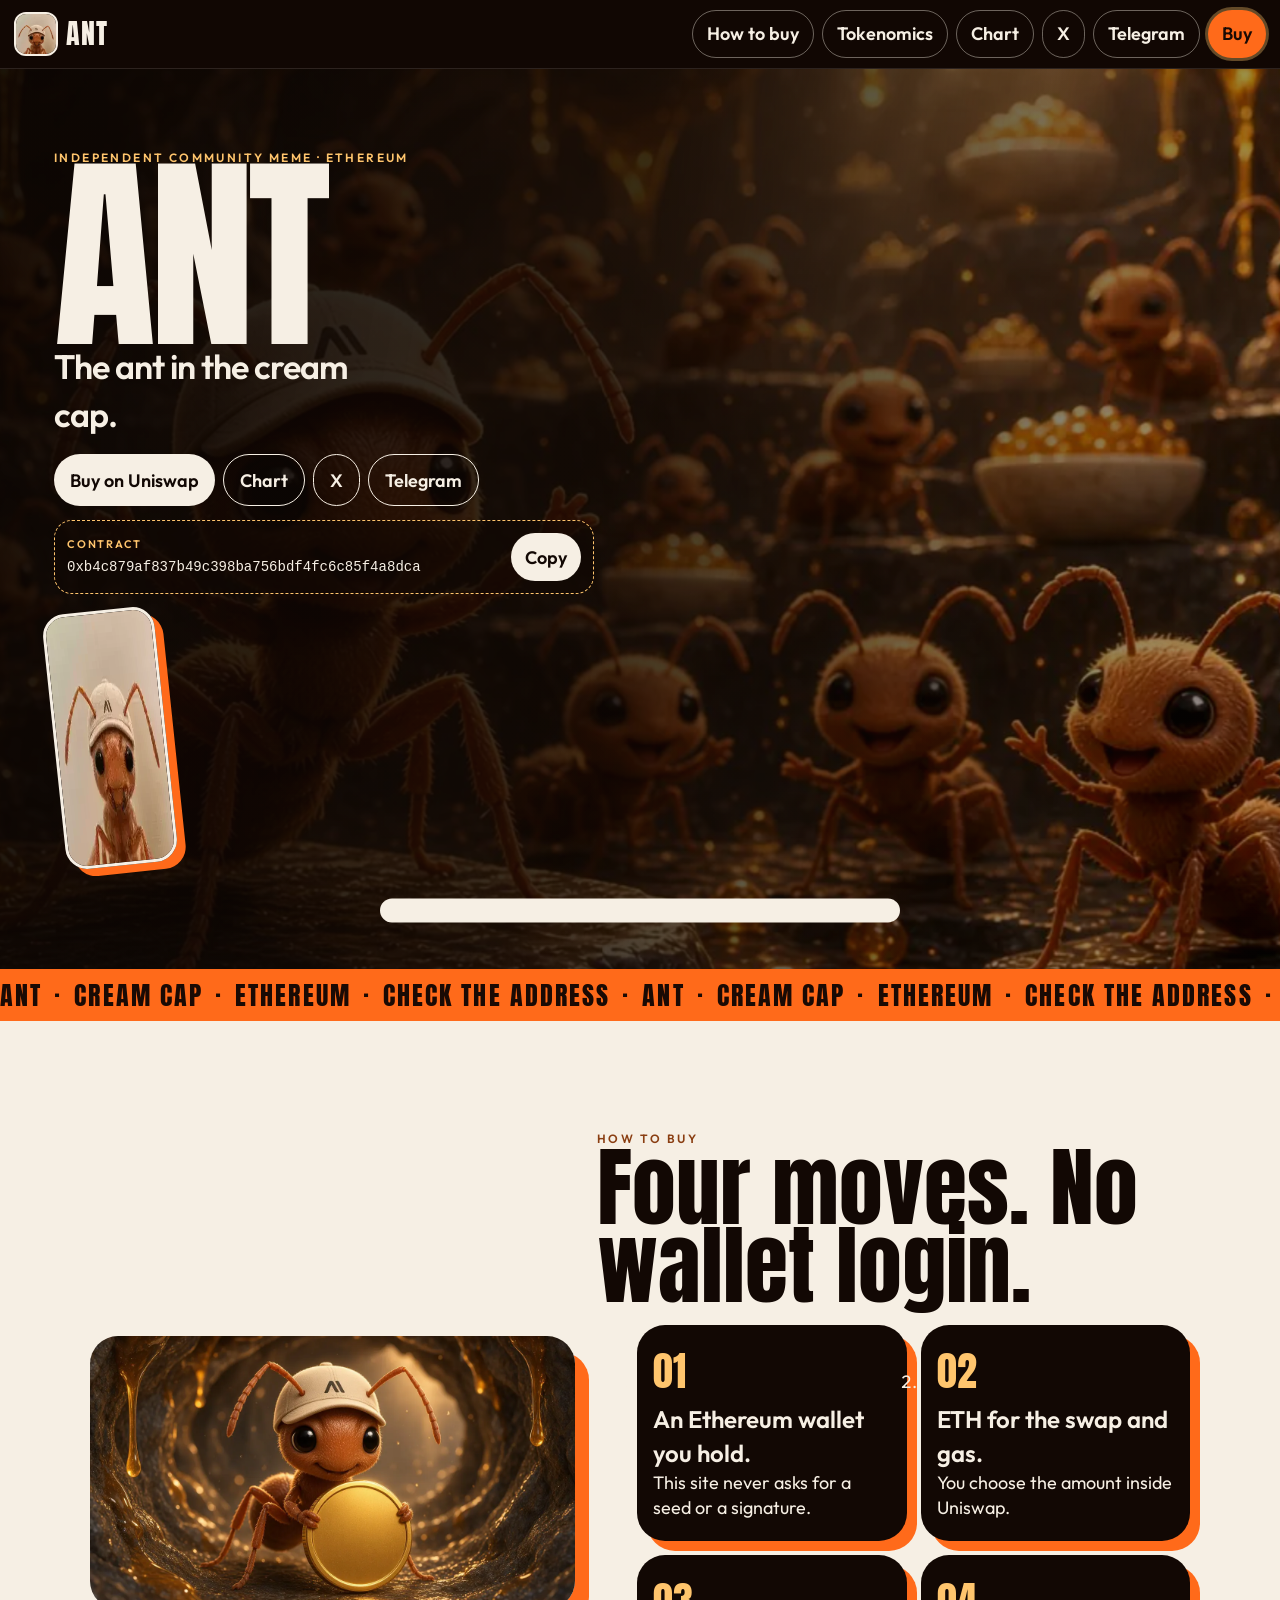
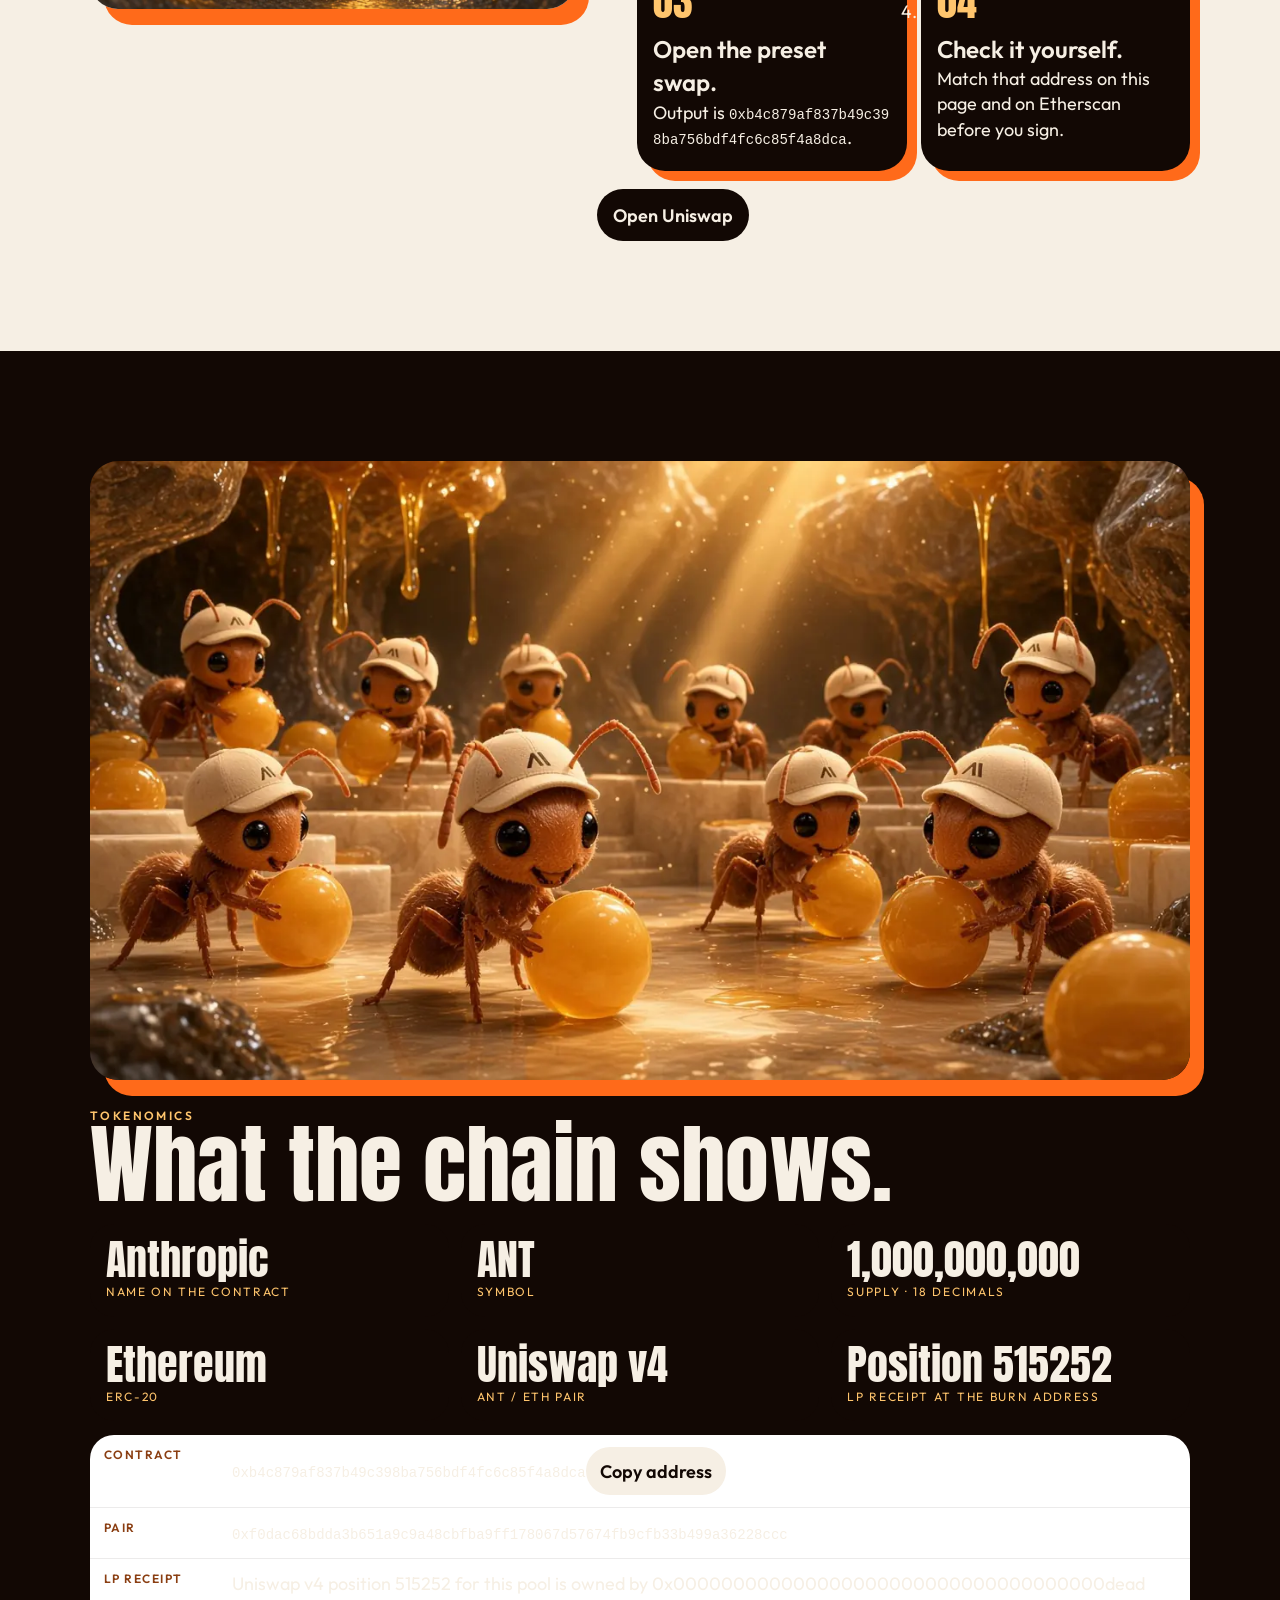
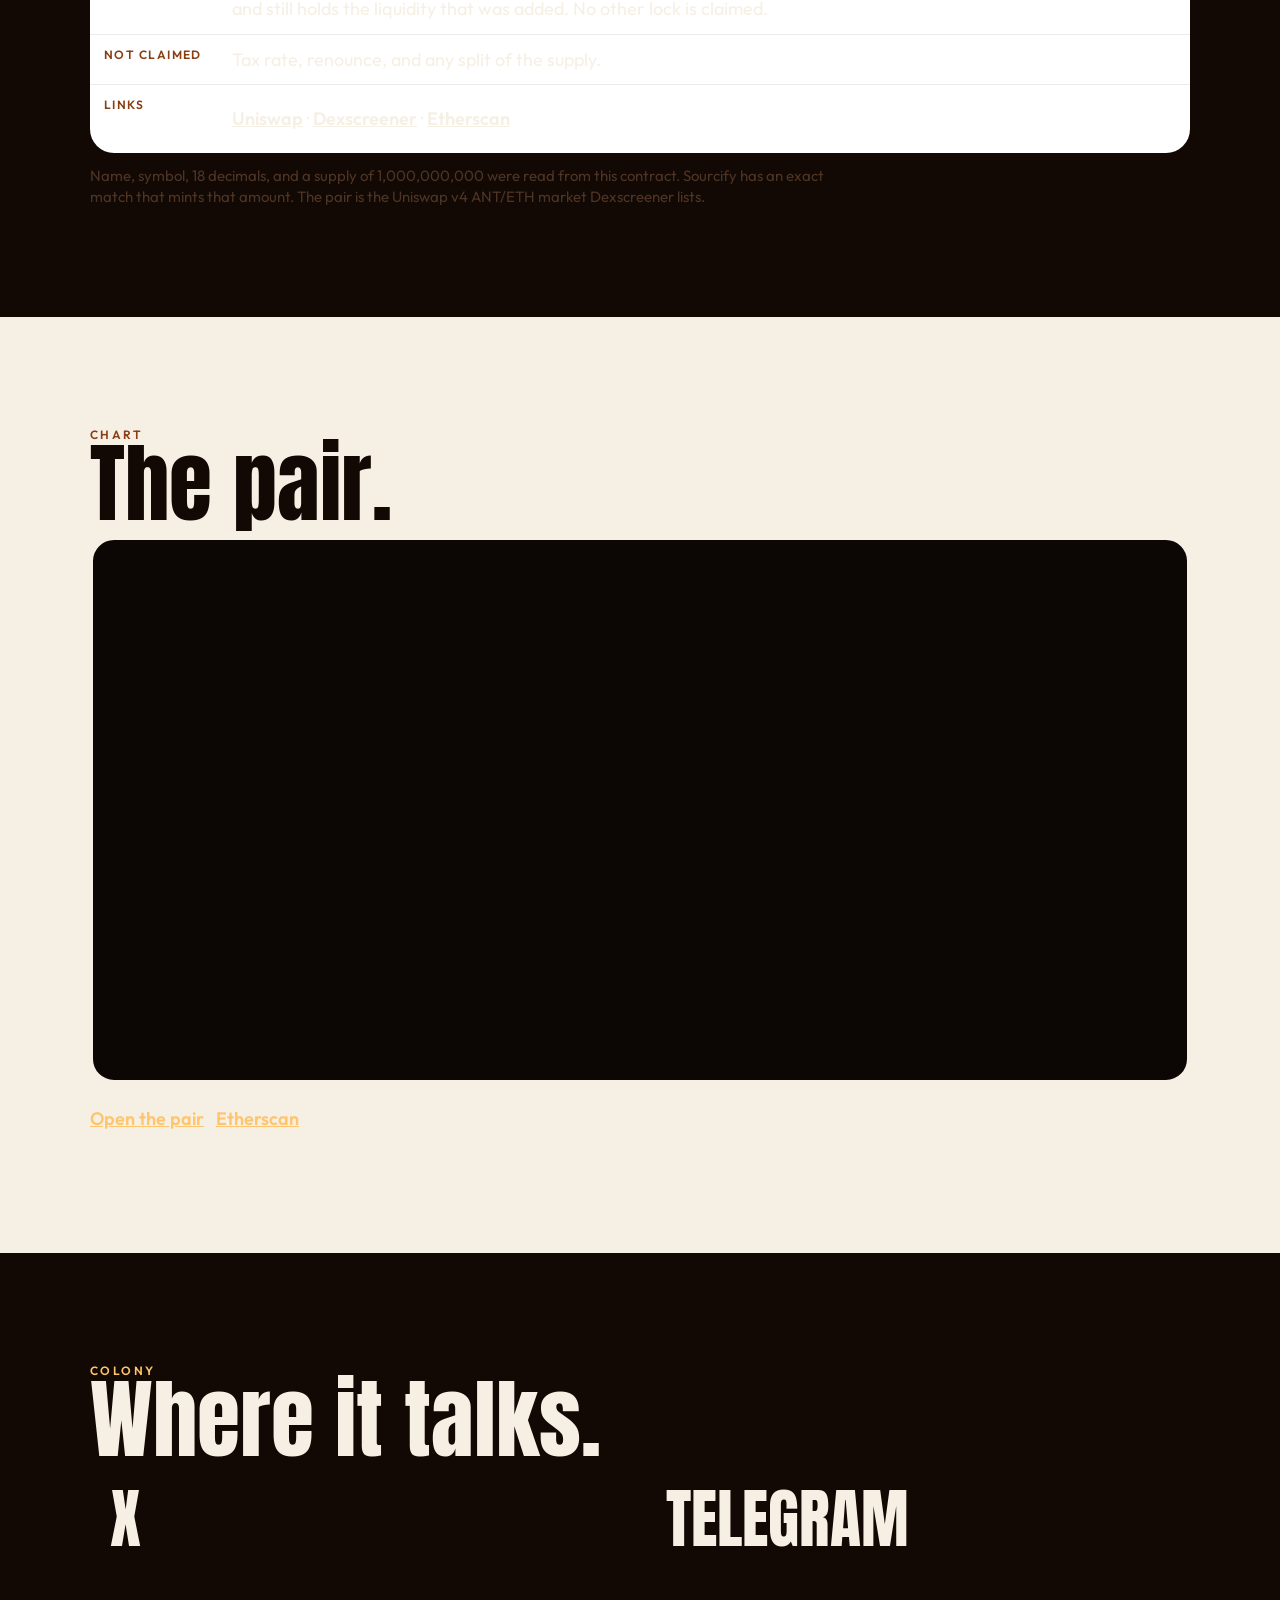
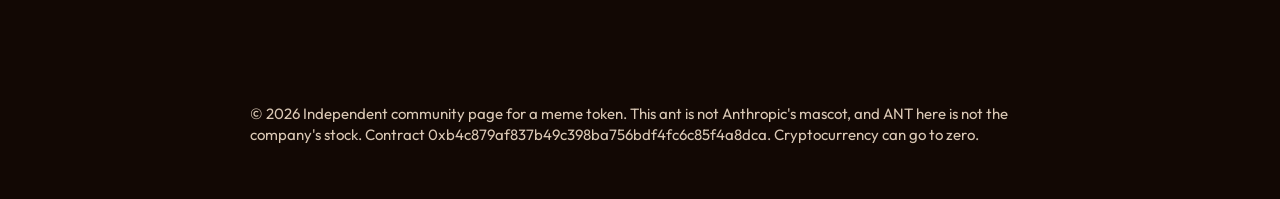
==== commit cc6f3e47: "Place the colony stills in the hero, buy, and tokenomics scenes Use the three new pictures at web si" ====
--- a/anthropic/index.html
+++ b/anthropic/index.html
@@ -52,11 +52,12 @@
 .buy{background:var(--ember);color:#1a0a04;box-shadow:0 0 0 3px rgba(255,197,109,.35)}
 .world{position:relative;min-height:100svh;overflow:hidden;perspective:1400px}
 .bg{position:absolute;inset:-8%;background:#1a0c08 center/cover no-repeat;transform:translate3d(0,0,0) scale(1.08);will-change:transform}
-.bg img{width:100%;height:100%;object-fit:cover;filter:saturate(1.05) contrast(1.05)}
+.bg img,.bg video{width:100%;height:100%;object-fit:cover;filter:saturate(1.05) contrast(1.05)}
+.bg video{position:absolute;inset:0}
 .fog{position:absolute;inset:0;background:linear-gradient(100deg,rgba(12,6,3,.94) 0%,rgba(12,6,3,.82) 46%,rgba(12,6,3,.28) 100%)}
 .stage{position:relative;z-index:2;width:min(1180px,calc(100% - 28px));margin:0 auto;min-height:100svh;display:grid;align-items:center;gap:12px;padding:18px 0 36px}
-.copy{position:relative;z-index:3;max-width:640px;padding:8px 4px 12px}
-.copy h1{font-family:var(--display);font-weight:400;font-size:clamp(92px,18vw,210px);line-height:.84;letter-spacing:-.03em}
+.hero-copy{position:relative;z-index:3;max-width:640px;padding:8px 4px 12px}
+.hero-copy h1{font-family:var(--display);font-weight:400;font-size:clamp(92px,18vw,210px);line-height:.84;letter-spacing:-.03em;color:var(--cream)}
 .kicker{color:var(--gold);font-weight:600;letter-spacing:.2em;text-transform:uppercase;font-size:12px}
 .lede{font-size:clamp(22px,3vw,34px);font-weight:600;letter-spacing:-.03em;max-width:16ch}
 .cta{display:flex;flex-wrap:wrap;gap:8px;margin-top:16px}
@@ -66,10 +67,10 @@
 .ticket{margin-top:14px;max-width:540px;display:flex;flex-wrap:wrap;gap:8px;align-items:center;justify-content:space-between;padding:12px;border:1.5px dashed var(--gold);border-radius:18px;background:rgba(18,8,4,.55)}
 .ticket p{font-size:11px;letter-spacing:.16em;text-transform:uppercase;color:var(--gold);font-weight:600}
 .ticket button,.copy{min-height:48px;padding:0 14px;border-radius:999px;background:var(--cream);color:var(--ink);font-weight:600}
-.card3d{justify-self:center;width:min(100%,440px);aspect-ratio:1;transform-style:preserve-3d;will-change:transform}
-.card3d .plate{height:100%;border-radius:36px;padding:14px;background:linear-gradient(160deg,#fff8ef,#e7c49a);box-shadow:0 30px 60px rgba(0,0,0,.45), 18px 22px 0 #ff6a1a;transform:translateZ(40px)}
-.card3d img{width:100%;height:100%;object-fit:cover;border-radius:26px}
-.float-tag{position:absolute;right:8%;top:18%;background:var(--gold);color:var(--ink);font-weight:600;letter-spacing:.08em;text-transform:uppercase;font-size:12px;padding:8px 10px;transform:rotate(7deg) translateZ(80px)}
+.mark{width:112px;margin-top:16px;border-radius:22px;border:3px solid var(--cream);box-shadow:8px 8px 0 var(--ember);transform:rotate(-6deg)}
+.scene{margin:0 0 28px;border-radius:28px;overflow:hidden;box-shadow:14px 16px 0 #ff6a1a}
+.scene img{width:100%;height:auto;aspect-ratio:16/9;object-fit:cover}
+.buy-grid{display:grid;gap:22px;align-items:center}
 .marquee{overflow:hidden;background:var(--ember);color:#1a0a04}
 .track{display:flex;width:max-content;animation:slide 24s linear infinite}
 .track b{font-family:var(--display);font-weight:400;font-size:26px;letter-spacing:.08em;padding:8px 0}
@@ -106,13 +107,14 @@
 video[data-slot="hero-video"]{position:absolute;inset:0;width:100%;height:100%;object-fit:cover;border-radius:26px}
 @keyframes slide{to{transform:translateX(-50%)}}
 @media(min-width:900px){
-  .stage{grid-template-columns:1.05fr .95fr}
+  .stage{grid-template-columns:1fr}
+  .buy-grid{grid-template-columns:.9fr 1.1fr}
+  .buy-grid .path{grid-template-columns:1fr 1fr}
   .path{grid-template-columns:repeat(4,1fr)}
   .nest{grid-template-columns:repeat(3,1fr)}
   .socials{grid-template-columns:1fr 1fr}
 }
 @media(max-width:899px){
-  .card3d{order:-1;width:min(86vw,360px)}
   .row{grid-template-columns:1fr}
   .copy,.ticket button{width:100%}
 }
@@ -140,10 +142,13 @@
 </header>
 <main id="home">
   <section class="world">
-    <div class="bg" data-depth="0.18" aria-hidden="true"><img data-slot="world-still" src="assets/art/mascot-meme-3.webp" alt=""></div>
+    <div class="bg" data-depth="0.18">
+      <img data-slot="world-still" src="assets/cinema/hero-colony.webp" width="1280" height="720" alt="A cream-capped ant celebrates in a golden cave with a crowd of smaller ants and bowls of amber beads.">
+      <video data-slot="hero-video" hidden muted playsinline loop></video>
+    </div>
     <div class="fog" aria-hidden="true"></div>
     <div class="stage">
-      <div class="copy">
+      <div class="hero-copy">
         <p class="kicker">Independent community meme · Ethereum</p>
         <h1>ANT</h1>
         <p class="lede">The ant in the cream cap.</p>
@@ -160,13 +165,7 @@
           </div>
           <button type="button" data-copy="0xb4c879af837b49c398ba756bdf4fc6c85f4a8dca">Copy</button>
         </div>
-      </div>
-      <div class="card3d" id="tilt">
-        <div class="plate">
-          <img data-slot="hero-still" src="assets/art/mascot-reference.png" width="256" height="256" alt="Fuzzy brown ant with large black eyes, two antennae, and a cream cap.">
-          <video data-slot="hero-video" hidden muted playsinline loop></video>
-        </div>
-        <p class="float-tag">community ant</p>
+        <img class="mark" src="assets/art/mascot-reference.png" width="256" height="256" alt="The uploaded mascot: fuzzy brown ant, large black eyes, cream cap.">
       </div>
     </div>
   </section>
@@ -174,6 +173,11 @@
 
   <section class="band cream" id="buy">
     <div class="wrap">
+      <div class="buy-grid">
+      <figure class="scene">
+        <img src="assets/cinema/buy-coin.webp" width="1280" height="720" alt="The cream-capped ant carries a large gold coin through a glowing tunnel.">
+      </figure>
+      <div>
       <p class="kicker" style="color:#8a3e12">How to buy</p>
       <h2>Four moves. No wallet login.</h2>
       <ol class="path">
@@ -185,11 +189,16 @@
       <div class="cta">
         <a class="fill" style="background:#120804;color:#f6efe4" href="https://app.uniswap.org/swap?chain=mainnet&amp;inputCurrency=NATIVE&amp;outputCurrency=0xb4c879af837b49c398ba756bdf4fc6c85f4a8dca" target="_blank" rel="noopener noreferrer">Open Uniswap<span class="sr"> (opens in a new tab)</span></a>
       </div>
+      </div>
+      </div>
     </div>
   </section>
 
   <section class="band" id="tokenomics">
     <div class="wrap">
+      <figure class="scene">
+        <img src="assets/cinema/tokenomics-team.webp" width="1280" height="720" alt="Cream-capped ants roll glowing amber spheres through a sunlit cave.">
+      </figure>
       <p class="kicker">Tokenomics</p>
       <h2>What the chain shows.</h2>
       <div class="nest">
@@ -250,14 +259,12 @@
   if(year) year.textContent=String(new Date().getFullYear());
   var reduce=matchMedia("(prefers-reduced-motion: reduce)").matches;
   var fine=matchMedia("(pointer: fine)").matches;
-  var tilt=document.getElementById("tilt");
   var bg=document.querySelector(".bg");
-  if(!reduce && fine && tilt){
+  if(!reduce && fine && bg){
     window.addEventListener("pointermove", function(e){
-      var x=(e.clientX/innerWidth-.5)*14;
-      var y=(e.clientY/innerHeight-.5)*-10;
-      tilt.style.transform="rotateY("+x+"deg) rotateX("+y+"deg)";
-      if(bg) bg.style.transform="translate3d("+(x*-1.2)+"px,"+(y*-1.2)+"px,0) scale(1.08)";
+      var x=(e.clientX/innerWidth-.5)*16;
+      var y=(e.clientY/innerHeight-.5)*-12;
+      bg.style.transform="translate3d("+(x*-1.1)+"px,"+(y*-1.1)+"px,0) scale(1.08)";
     }, {passive:true});
   }
   if(!reduce){
@@ -266,25 +273,12 @@
       bg.style.transform="translate3d(0,"+(scrollY*0.12)+"px,0) scale(1.08)";
     }, {passive:true});
   }
-  function mount(slot, url){
-    var el=document.querySelector('[data-slot="'+slot+'"]');
-    if(!el) return;
-    if(el.tagName==="IMG"){
-      var probe=new Image();
-      probe.onload=function(){ el.src=url; };
-      probe.src=url;
-    }
-  }
-  mount("hero-still","assets/cinema/hero.webp");
-  mount("world-still","assets/cinema/world.webp");
   var vid=document.querySelector('[data-slot="hero-video"]');
   if(vid){
     fetch("assets/cinema/hero.mp4",{method:"HEAD"}).then(function(r){
       if(!r.ok) return;
       vid.src="assets/cinema/hero.mp4";
       vid.hidden=false;
-      var still=document.querySelector('[data-slot="hero-still"]');
-      if(still) still.hidden=true;
       if(!reduce) vid.play().catch(function(){});
     }).catch(function(){});
   }
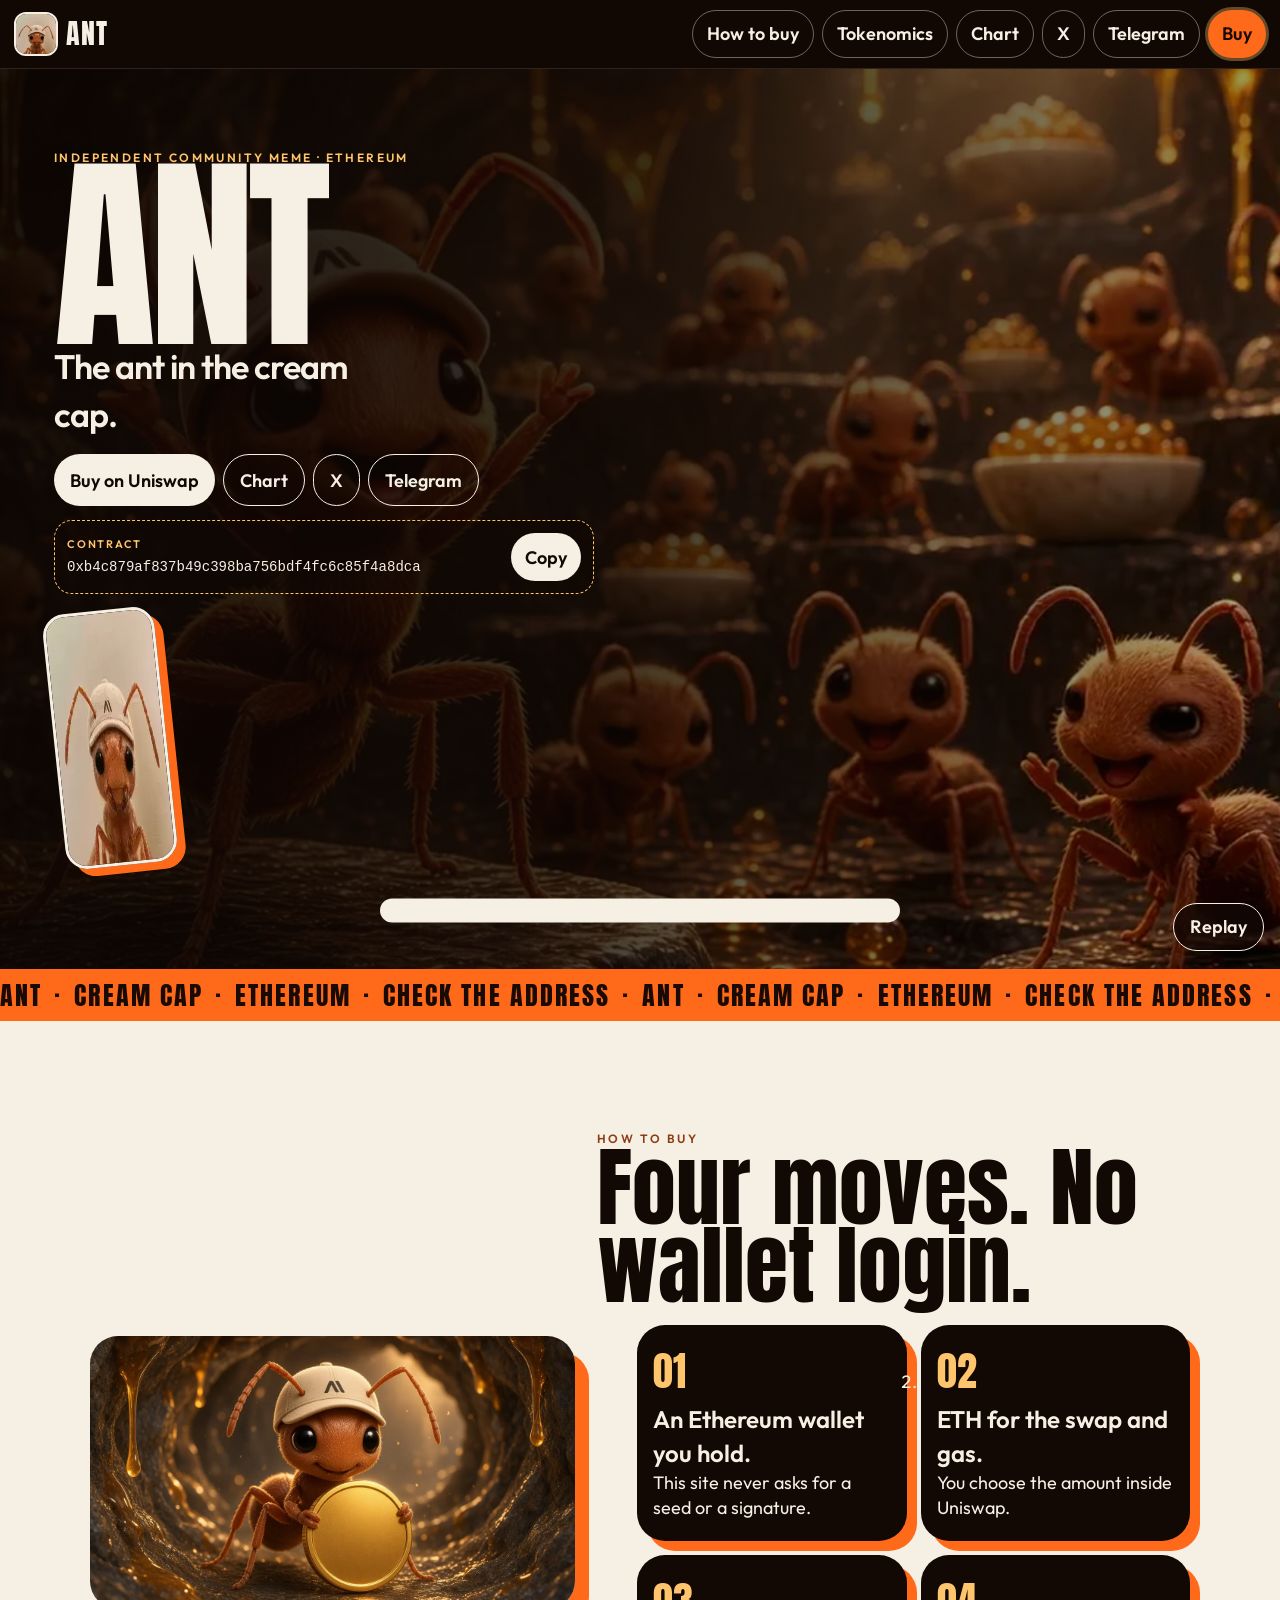
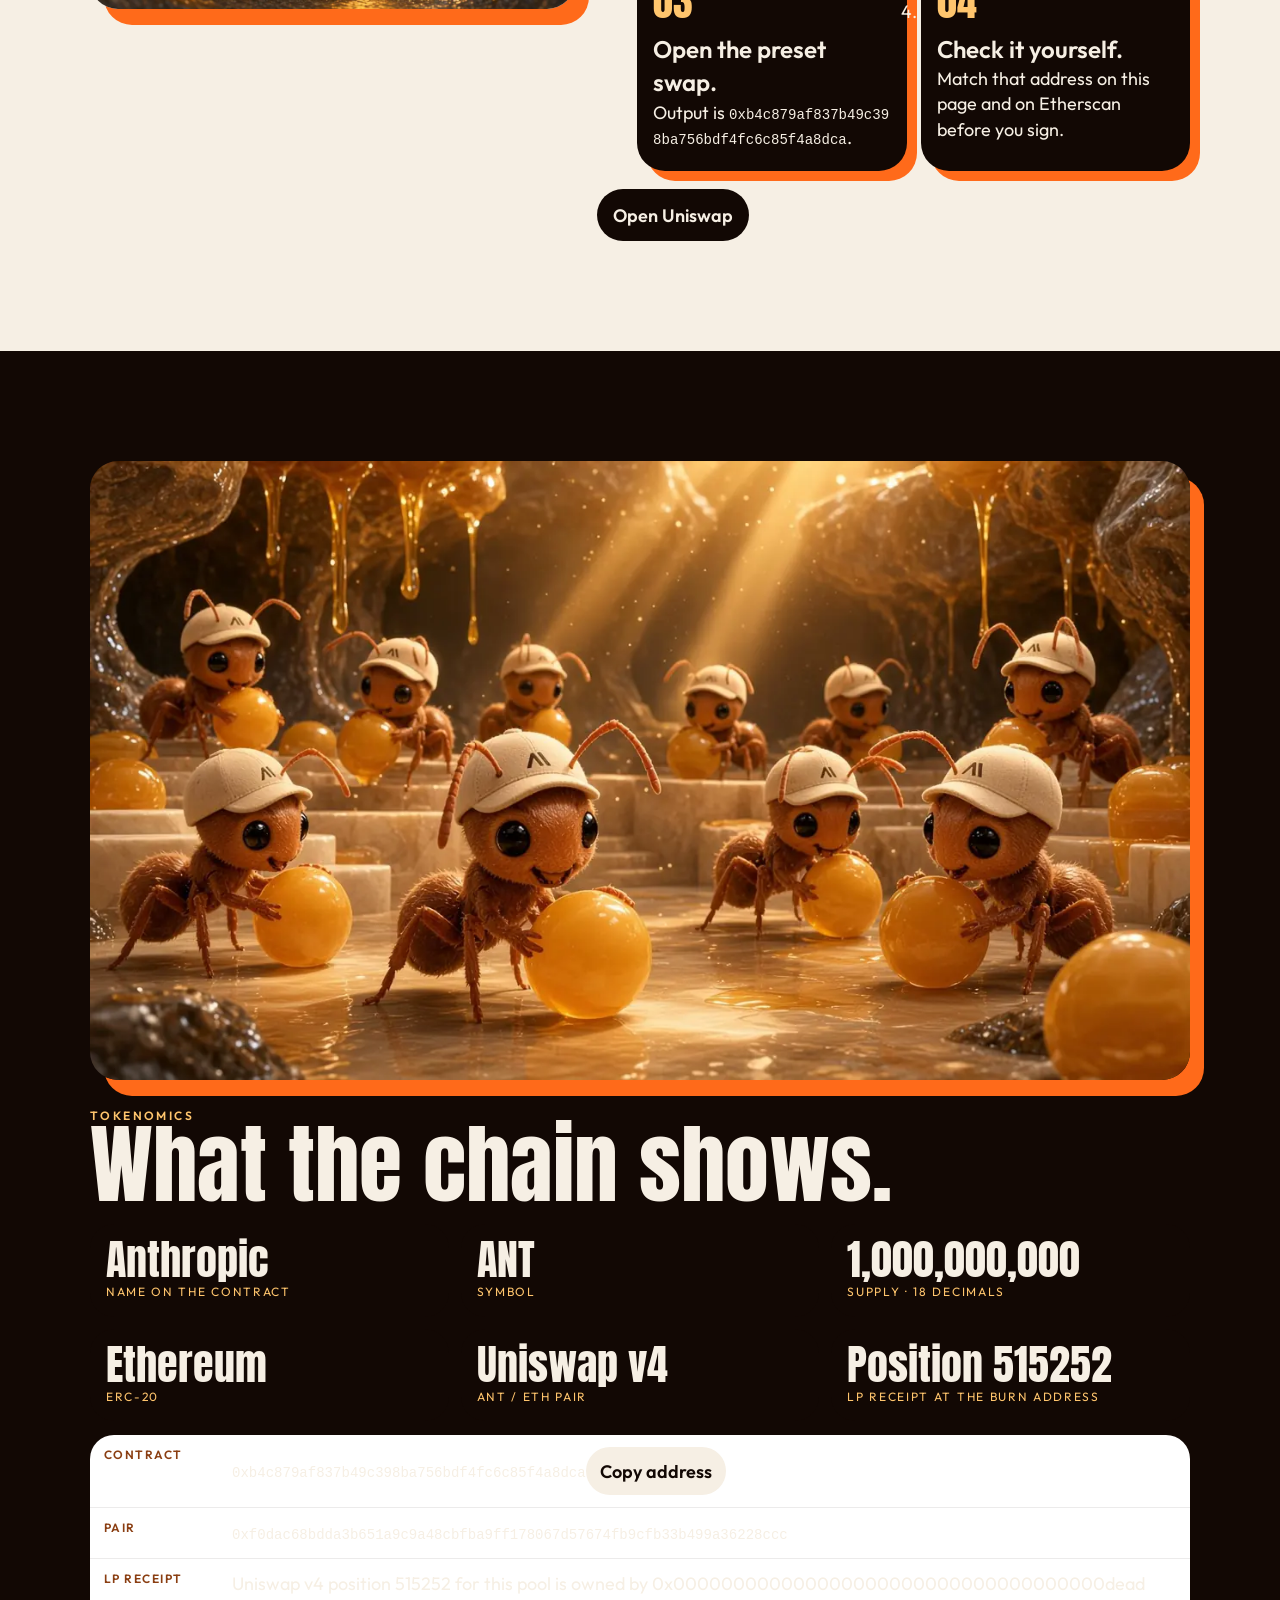
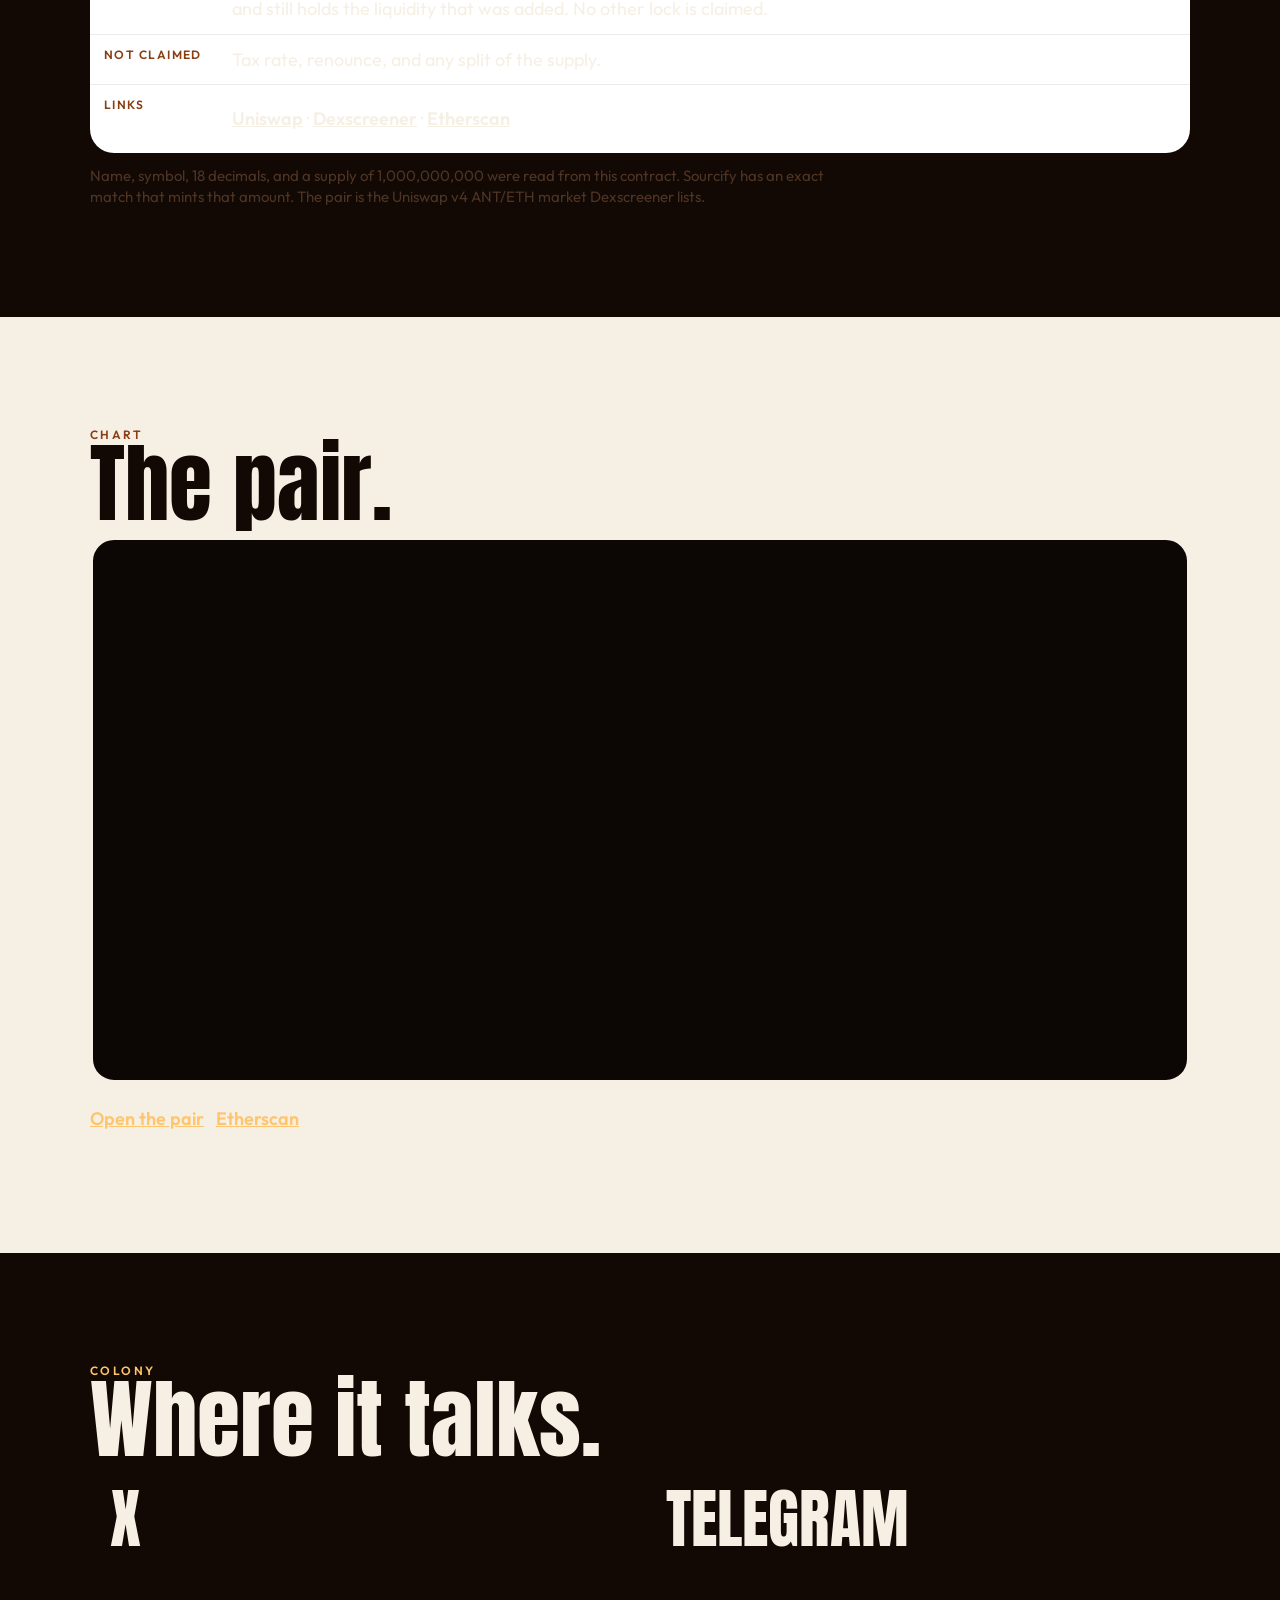
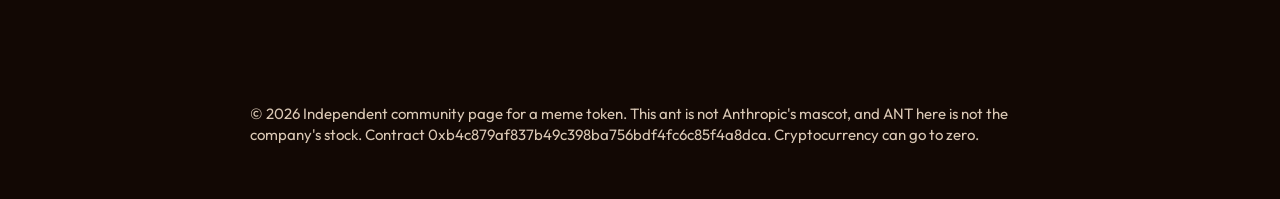
==== commit f2524813: "Loop the reviewed 1.8 second ant wave in the hero Use the trimmed wave file as-is, with its own post" ====
--- a/anthropic/index.html
+++ b/anthropic/index.html
@@ -104,7 +104,8 @@
 .foot p{width:min(78ch,100%);margin:0 auto}
 #toast{position:fixed;left:16px;right:16px;bottom:16px;max-width:520px;margin:auto;z-index:80;background:var(--cream);color:var(--ink);font-weight:600;padding:12px 14px;border-radius:16px;transform:translateY(160%)}
 #toast.show{transform:none}
-video[data-slot="hero-video"]{position:absolute;inset:0;width:100%;height:100%;object-fit:cover;border-radius:26px}
+.bg video{border-radius:0}
+.replay{position:absolute;right:16px;bottom:18px;z-index:4;min-height:48px;padding:0 16px;border-radius:999px;background:rgba(18,8,4,.78);color:var(--cream);font-weight:600;border:1.5px solid var(--cream)}
 @keyframes slide{to{transform:translateX(-50%)}}
 @media(min-width:900px){
   .stage{grid-template-columns:1fr}
@@ -144,8 +145,9 @@
   <section class="world">
     <div class="bg" data-depth="0.18">
       <img data-slot="world-still" src="assets/cinema/hero-colony.webp" width="1280" height="720" alt="A cream-capped ant celebrates in a golden cave with a crowd of smaller ants and bowls of amber beads.">
-      <video data-slot="hero-video" hidden muted playsinline loop></video>
-    </div>
+      <video data-slot="hero-video" src="assets/cinema/hero-ant-wave.mp4" poster="assets/cinema/hero-poster.webp" muted playsinline loop preload="metadata" aria-label="Short loop of the cream-capped ant waving in the colony"></video>
+    </div>
+    <button class="replay" type="button" id="replay">Replay</button>
     <div class="fog" aria-hidden="true"></div>
     <div class="stage">
       <div class="hero-copy">
@@ -274,14 +276,15 @@
     }, {passive:true});
   }
   var vid=document.querySelector('[data-slot="hero-video"]');
-  if(vid){
-    fetch("assets/cinema/hero.mp4",{method:"HEAD"}).then(function(r){
-      if(!r.ok) return;
-      vid.src="assets/cinema/hero.mp4";
-      vid.hidden=false;
-      if(!reduce) vid.play().catch(function(){});
-    }).catch(function(){});
+  var replay=document.getElementById("replay");
+  function playWave(){
+    if(!vid) return;
+    vid.currentTime=0;
+    var p=vid.play();
+    if(p) p.catch(function(){});
   }
+  if(vid && !reduce) playWave();
+  if(replay) replay.addEventListener("click", playWave);
   var toast=document.getElementById("toast"), timer=0;
   function say(m){toast.textContent=m;toast.classList.add("show");clearTimeout(timer);timer=setTimeout(function(){toast.classList.remove("show");},2200);}
   document.querySelectorAll("[data-copy]").forEach(function(btn){
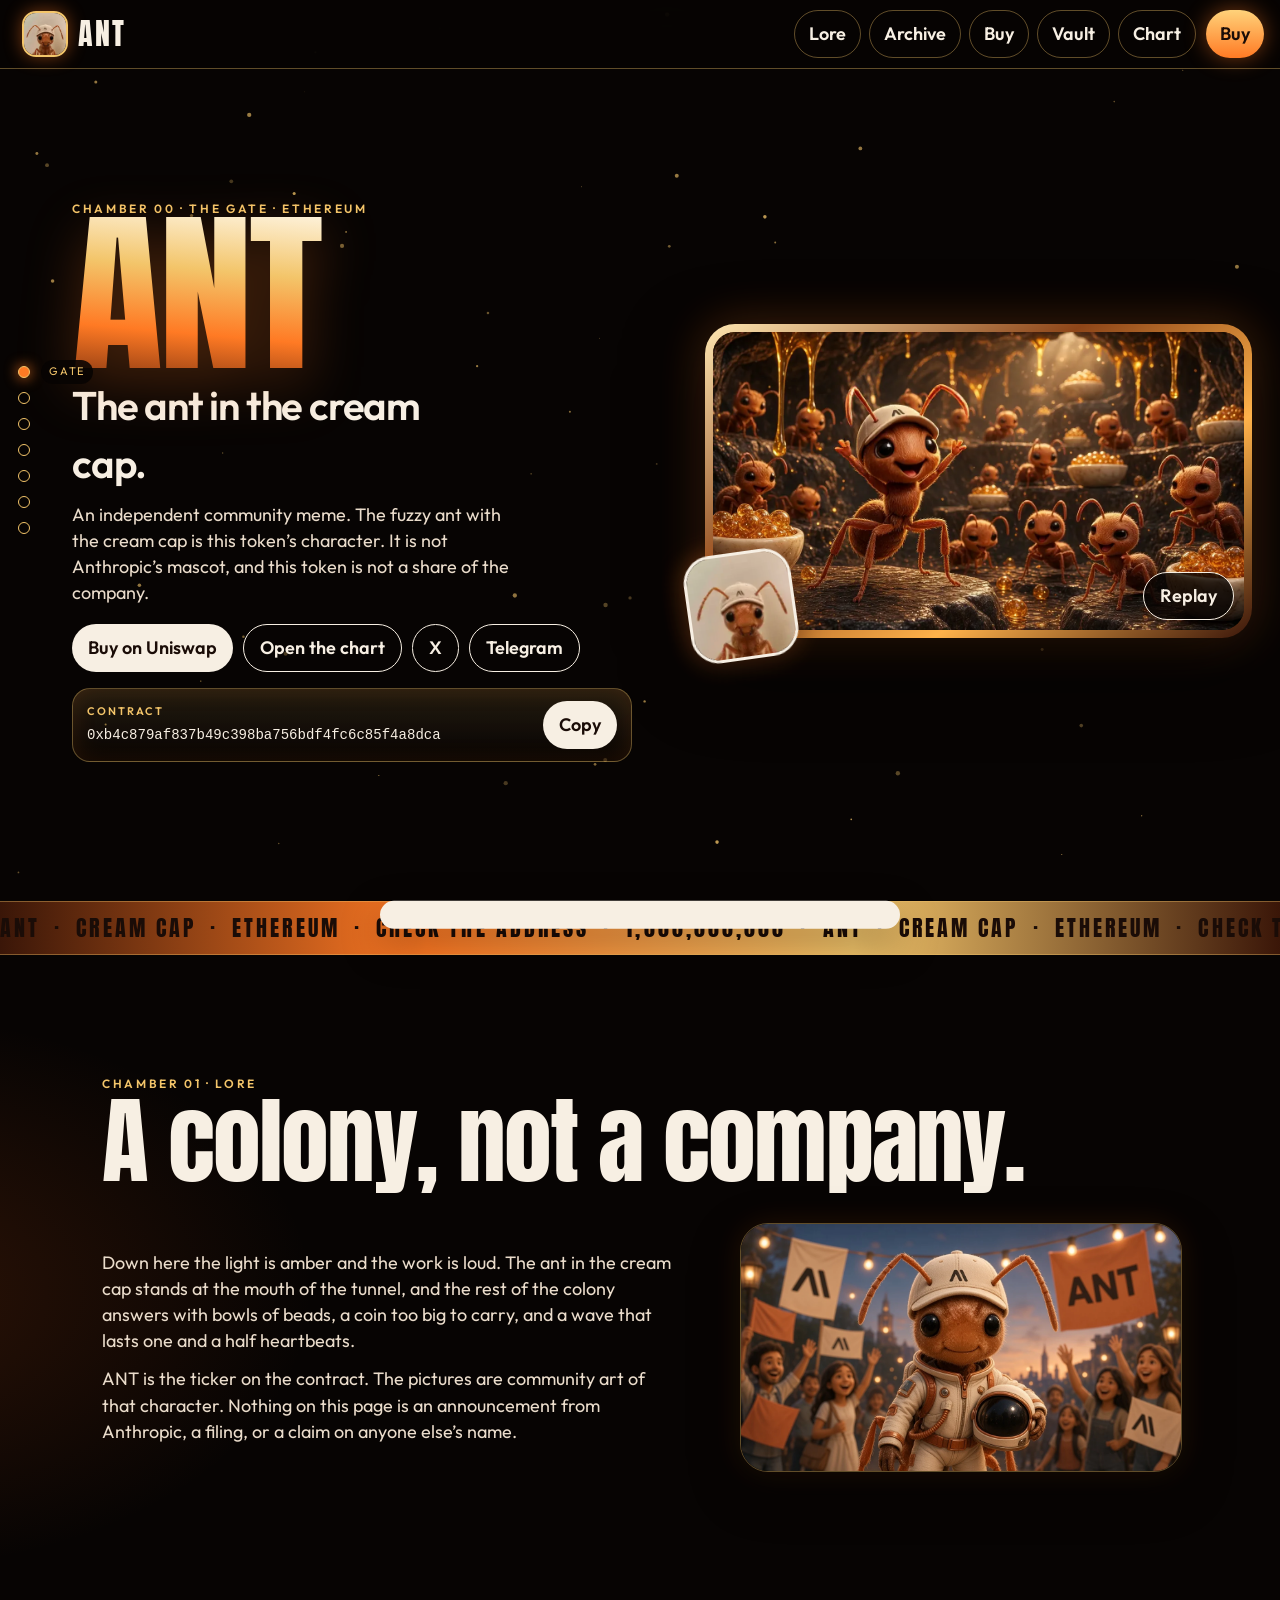
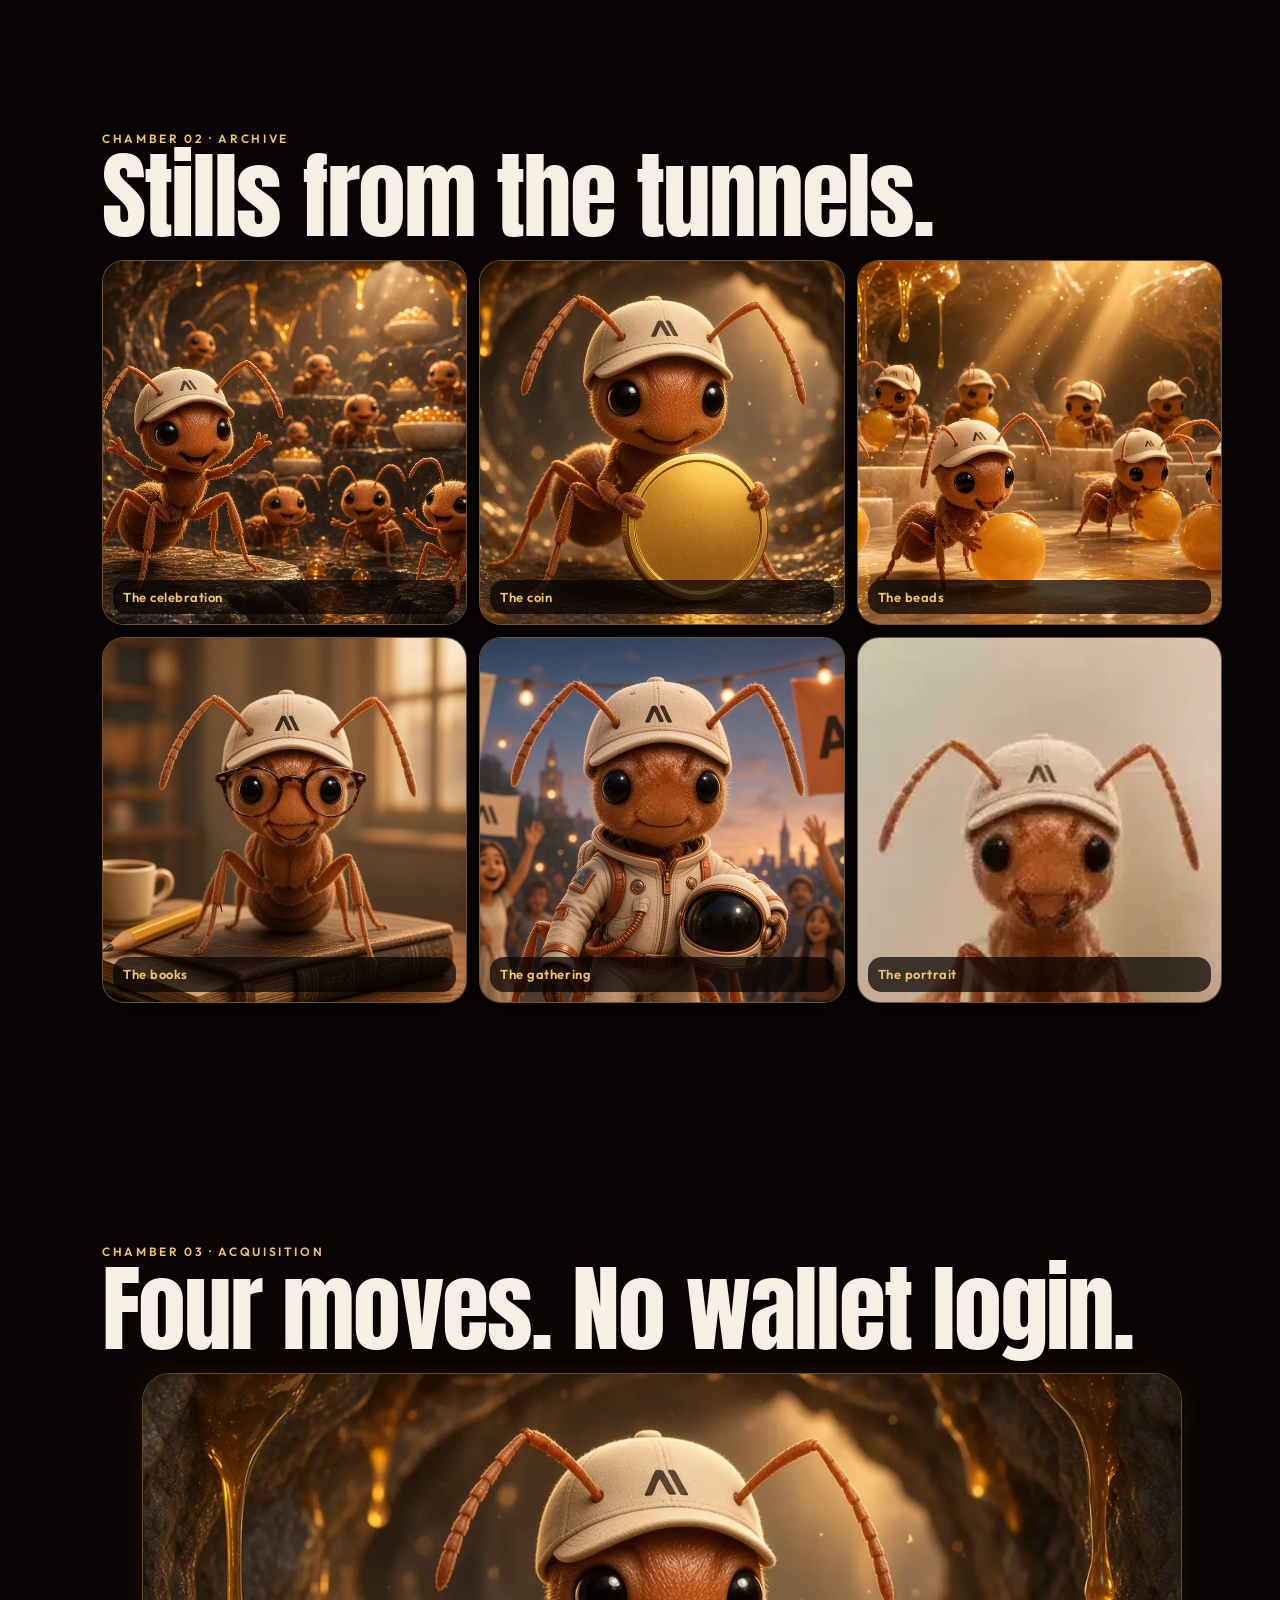
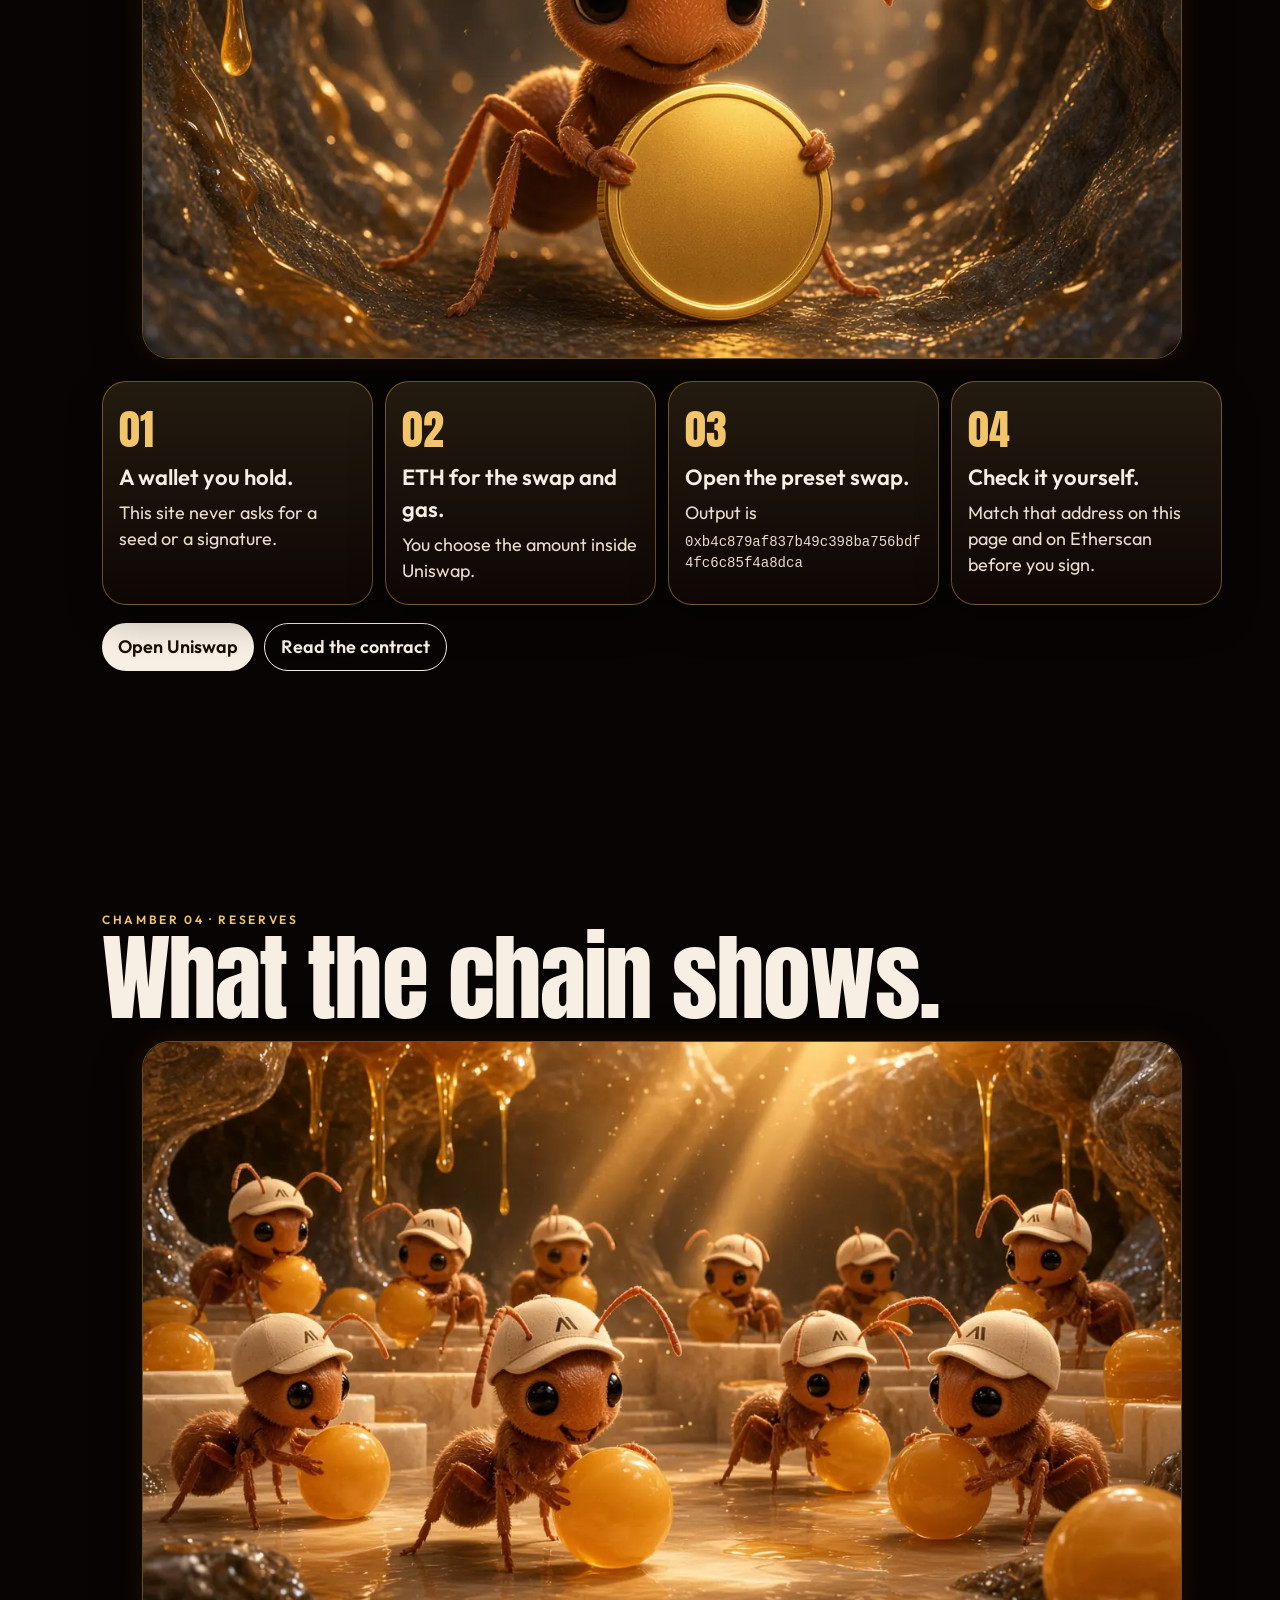
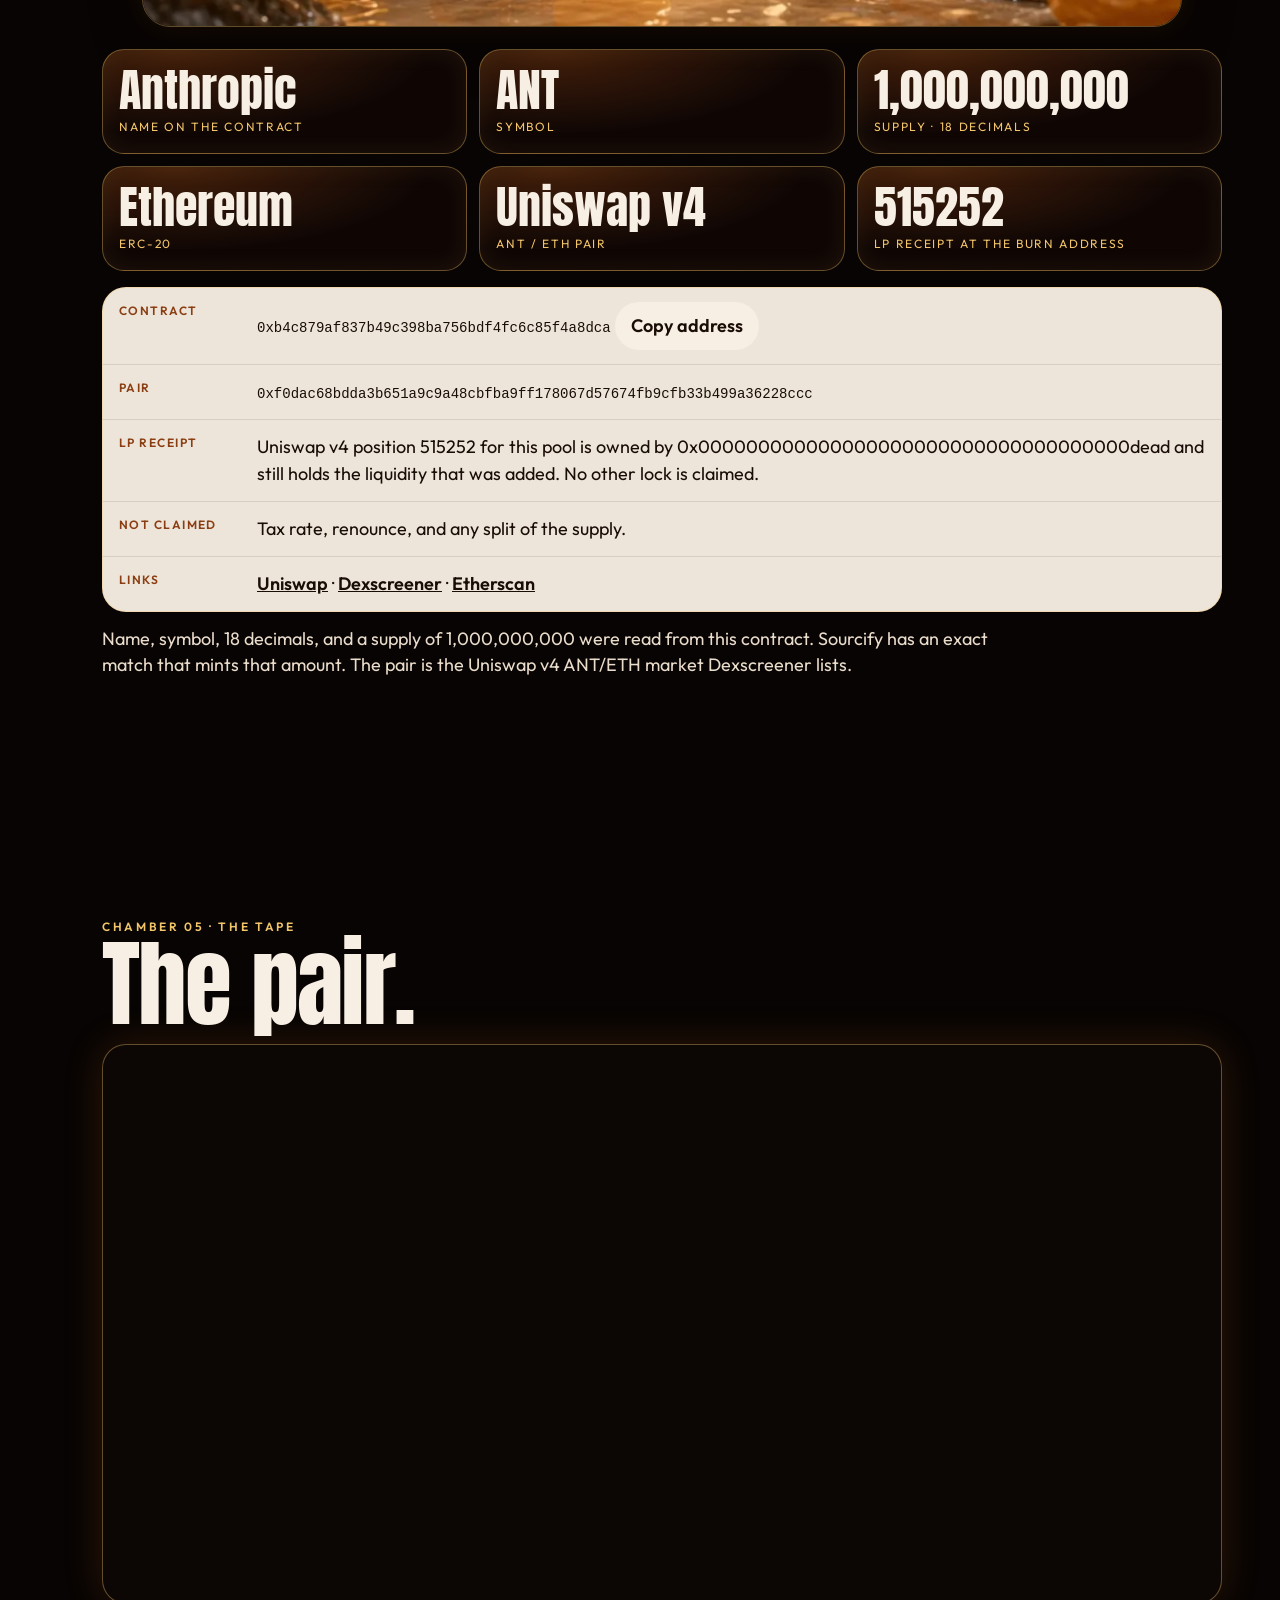
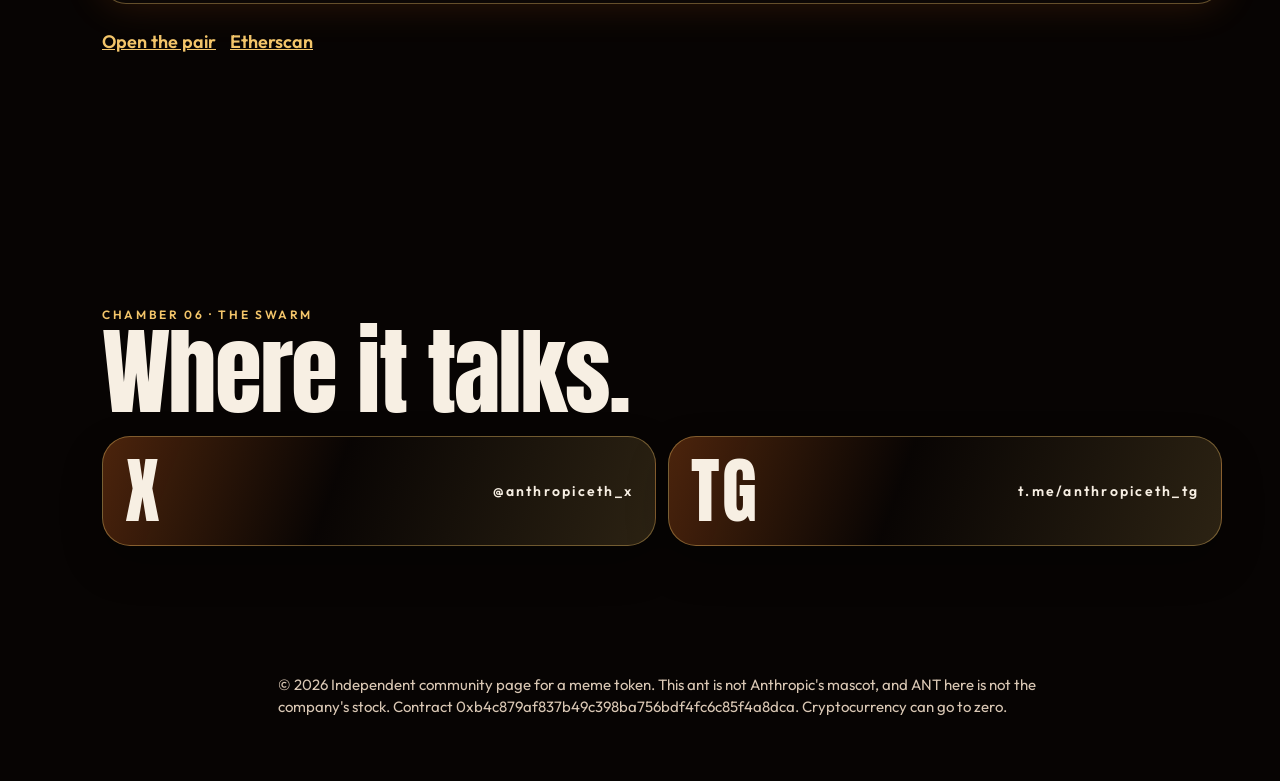
==== commit 3ef90edd: "Rebuild the ANT page as amber colony chambers. The gate, archive, buy steps, and vault sit in one da" ====
--- a/anthropic/index.html
+++ b/anthropic/index.html
@@ -18,145 +18,254 @@
 <link rel="canonical" href="https://antoneth.fun/">
 <link rel="icon" type="image/png" href="assets/art/mascot-reference.png">
 <link rel="apple-touch-icon" href="assets/art/mascot-reference.png">
-<meta name="theme-color" content="#120804">
+<meta name="theme-color" content="#070403">
 <link rel="preload" as="image" href="assets/art/mascot-reference.png">
 <style>
 @font-face{font-family:"Anton";font-style:normal;font-weight:400;font-display:swap;src:url("assets/fonts/anton-400.woff2") format("woff2")}
 @font-face{font-family:"Outfit";font-style:normal;font-weight:400;font-display:swap;src:url("assets/fonts/outfit-400.woff2") format("woff2")}
 @font-face{font-family:"Outfit";font-style:normal;font-weight:600;font-display:swap;src:url("assets/fonts/outfit-600.woff2") format("woff2")}
 :root{
-  --ink:#120804; --cream:#f6efe4; --paper:#fff8ef; --ember:#ff6a1a; --gold:#ffc56d;
-  --display:"Anton",Impact,sans-serif; --sans:"Outfit",system-ui,sans-serif;
+  --void:#070403; --soil:#120806; --cream:#f7efe3; --gold:#f3c56a; --ember:#ff7a24;
+  --line:rgba(243,197,106,.38); --display:"Anton",Impact,sans-serif; --sans:"Outfit",system-ui,sans-serif;
   --mono:ui-monospace,"Cascadia Mono",monospace;
 }
 *{box-sizing:border-box}
 html{scroll-behavior:smooth}
-body{margin:0;background:var(--ink);color:var(--cream);font:400 18px/1.4 var(--sans)}
+body{
+  margin:0;color:var(--cream);background:
+    radial-gradient(900px 520px at 88% -8%, rgba(255,122,36,.28), transparent 62%),
+    radial-gradient(760px 480px at -10% 18%, rgba(180,72,18,.22), transparent 58%),
+    var(--void);
+  font:400 18px/1.45 var(--sans);
+}
 img{max-width:100%;display:block}
 a{color:inherit}
-button{font:inherit;color:inherit;background:none;border:0;cursor:pointer}
-h1,h2,p{margin:0}
+button,summary{font:inherit;color:inherit;background:none;border:0;cursor:pointer}
+h1,h2,h3,p{margin:0}
 :focus-visible{outline:3px solid var(--gold);outline-offset:3px}
-[id]{scroll-margin-top:88px}
-.skip{position:absolute;left:12px;top:-60px;z-index:90;background:var(--cream);color:var(--ink);padding:10px 14px;border-radius:999px;font-weight:600;text-decoration:none}
+[id]{scroll-margin-top:92px}
+.skip{position:absolute;left:12px;top:-64px;z-index:100;background:var(--cream);color:#1a0c07;padding:10px 14px;border-radius:999px;font-weight:600;text-decoration:none}
 .skip:focus{top:12px}
 .sr{position:absolute;width:1px;height:1px;margin:-1px;padding:0;overflow:hidden;clip:rect(0,0,0,0);white-space:nowrap;border:0}
-.addr{font-family:var(--mono);font-size:.78em;word-break:break-all}
-.top{position:sticky;top:0;z-index:50;display:flex;flex-wrap:wrap;align-items:center;gap:8px;padding:10px 14px;background:rgba(18,8,4,.9);backdrop-filter:blur(14px);border-bottom:1px solid rgba(246,239,228,.12)}
-.brand{display:flex;align-items:center;gap:8px;margin-right:auto;text-decoration:none;min-height:48px}
-.brand img{width:44px;height:44px;border-radius:12px;object-fit:cover;border:2px solid var(--cream)}
-.brand b{font-family:var(--display);font-weight:400;font-size:28px;letter-spacing:.04em}
+.addr{font-family:var(--mono);font-size:.78em;overflow-wrap:anywhere}
+#dust{position:fixed;inset:0;width:100%;height:100%;pointer-events:none;z-index:1}
+.top{
+  position:sticky;top:0;z-index:50;display:flex;align-items:center;gap:10px;
+  padding:10px 16px 10px 22px;background:rgba(7,4,3,.78);
+  border-bottom:1px solid var(--line);backdrop-filter:blur(16px);
+}
+.brand{display:flex;align-items:center;gap:10px;margin-right:auto;text-decoration:none;min-height:48px}
+.brand img{width:46px;height:46px;border-radius:14px;object-fit:cover;border:2px solid var(--gold);box-shadow:0 0 18px rgba(255,122,36,.45)}
+.brand b{font-family:var(--display);font-weight:400;font-size:30px;letter-spacing:.06em}
 .nav{display:flex;flex-wrap:wrap;gap:8px}
-.nav a,.buy{min-height:48px;padding:0 14px;border-radius:999px;display:inline-flex;align-items:center;justify-content:center;text-decoration:none;font-weight:600}
-.nav a{border:1.5px solid rgba(246,239,228,.4)}
-.buy{background:var(--ember);color:#1a0a04;box-shadow:0 0 0 3px rgba(255,197,109,.35)}
-.world{position:relative;min-height:100svh;overflow:hidden;perspective:1400px}
-.bg{position:absolute;inset:-8%;background:#1a0c08 center/cover no-repeat;transform:translate3d(0,0,0) scale(1.08);will-change:transform}
-.bg img,.bg video{width:100%;height:100%;object-fit:cover;filter:saturate(1.05) contrast(1.05)}
-.bg video{position:absolute;inset:0}
-.fog{position:absolute;inset:0;background:linear-gradient(100deg,rgba(12,6,3,.94) 0%,rgba(12,6,3,.82) 46%,rgba(12,6,3,.28) 100%)}
-.stage{position:relative;z-index:2;width:min(1180px,calc(100% - 28px));margin:0 auto;min-height:100svh;display:grid;align-items:center;gap:12px;padding:18px 0 36px}
-.hero-copy{position:relative;z-index:3;max-width:640px;padding:8px 4px 12px}
-.hero-copy h1{font-family:var(--display);font-weight:400;font-size:clamp(92px,18vw,210px);line-height:.84;letter-spacing:-.03em;color:var(--cream)}
-.kicker{color:var(--gold);font-weight:600;letter-spacing:.2em;text-transform:uppercase;font-size:12px}
-.lede{font-size:clamp(22px,3vw,34px);font-weight:600;letter-spacing:-.03em;max-width:16ch}
-.cta{display:flex;flex-wrap:wrap;gap:8px;margin-top:16px}
-.cta a{min-height:52px;padding:0 16px;border-radius:999px;display:inline-flex;align-items:center;text-decoration:none;font-weight:600}
-.cta .fill{background:var(--cream);color:var(--ink)}
+.nav a,.buy{
+  min-height:48px;padding:0 14px;border-radius:999px;display:inline-flex;align-items:center;justify-content:center;
+  text-decoration:none;font-weight:600;
+}
+.nav a{border:1px solid var(--line)}
+.nav a[aria-current="true"]{background:rgba(243,197,106,.16);border-color:var(--gold)}
+.buy{background:linear-gradient(180deg,#ffd27a,#ff7a24);color:#1a0c07;box-shadow:0 0 22px rgba(255,122,36,.45)}
+.rail{
+  position:fixed;z-index:45;left:18px;top:50%;transform:translateY(-50%);
+  display:flex;flex-direction:column;gap:14px;
+}
+.rail a{position:relative;width:12px;height:12px;border-radius:50%;border:1.5px solid var(--gold);text-decoration:none}
+.rail a[aria-current="true"]{background:var(--ember);box-shadow:0 0 14px var(--ember)}
+.rail a span{
+  position:absolute;left:22px;top:50%;transform:translateY(-50%);
+  font-size:11px;letter-spacing:.16em;text-transform:uppercase;color:var(--gold);
+  white-space:nowrap;opacity:0;background:rgba(7,4,3,.88);padding:4px 8px;border-radius:999px;
+}
+.rail a:hover span,.rail a:focus-visible span,.rail a[aria-current="true"] span{opacity:1}
+.hero{position:relative;z-index:2;min-height:calc(100svh - 68px);display:grid;align-items:center;padding:28px 16px 36px}
+.stage{width:min(1180px,100%);max-width:100%;margin:0 auto;display:grid;gap:28px;align-items:center;min-width:0}
+.stage>*,.split>*,.copy,.frame,.ticket{min-width:0}
+.copy h1{
+  font-family:var(--display);font-weight:400;font-size:clamp(96px,16vw,188px);line-height:.8;letter-spacing:-.02em;
+  background:linear-gradient(185deg,#fff8ea 10%,#f3c56a 46%,#ff7a24 78%,#a34716);
+  -webkit-background-clip:text;background-clip:text;color:transparent;
+  filter:drop-shadow(0 18px 28px rgba(255,122,36,.28));
+}
+.kicker{color:var(--gold);font-weight:600;letter-spacing:.22em;text-transform:uppercase;font-size:12px}
+.lede{margin-top:8px;font-size:clamp(26px,3.4vw,40px);font-weight:600;letter-spacing:-.03em;max-width:16ch}
+.fine{margin-top:10px;max-width:38ch;color:#eadccb}
+.cta{display:flex;flex-wrap:wrap;gap:10px;margin-top:18px}
+.cta a,.ticket button,.copybtn,.replay{
+  min-height:48px;padding:0 16px;border-radius:999px;display:inline-flex;align-items:center;justify-content:center;
+  text-decoration:none;font-weight:600;
+}
+.cta .fill{background:var(--cream);color:#1a0c07}
 .cta .ghost{border:1.5px solid var(--cream)}
-.ticket{margin-top:14px;max-width:540px;display:flex;flex-wrap:wrap;gap:8px;align-items:center;justify-content:space-between;padding:12px;border:1.5px dashed var(--gold);border-radius:18px;background:rgba(18,8,4,.55)}
-.ticket p{font-size:11px;letter-spacing:.16em;text-transform:uppercase;color:var(--gold);font-weight:600}
-.ticket button,.copy{min-height:48px;padding:0 14px;border-radius:999px;background:var(--cream);color:var(--ink);font-weight:600}
-.mark{width:112px;margin-top:16px;border-radius:22px;border:3px solid var(--cream);box-shadow:8px 8px 0 var(--ember);transform:rotate(-6deg)}
-.scene{margin:0 0 28px;border-radius:28px;overflow:hidden;box-shadow:14px 16px 0 #ff6a1a}
-.scene img{width:100%;height:auto;aspect-ratio:16/9;object-fit:cover}
-.buy-grid{display:grid;gap:22px;align-items:center}
-.marquee{overflow:hidden;background:var(--ember);color:#1a0a04}
-.track{display:flex;width:max-content;animation:slide 24s linear infinite}
-.track b{font-family:var(--display);font-weight:400;font-size:26px;letter-spacing:.08em;padding:8px 0}
-.track i{font-style:normal;padding:0 12px}
-.band{padding:clamp(64px,9vw,110px) 16px}
-.wrap{width:min(1100px,100%);margin:0 auto}
-.cream{background:var(--cream);color:var(--ink)}
-h2{font-family:var(--display);font-weight:400;font-size:clamp(46px,7vw,88px);line-height:.88}
-.path{display:grid;gap:14px;margin-top:22px}
-.step{position:relative;background:var(--ink);color:var(--cream);border-radius:28px;padding:18px 16px 20px;min-height:160px;box-shadow:10px 10px 0 var(--ember)}
-.step em{font-family:var(--display);font-style:normal;font-size:40px;color:var(--gold)}
-.step strong{display:block;font-size:24px;margin-top:4px}
-.nest{display:grid;gap:12px;margin-top:22px}
-.cell{background:var(--ink);color:var(--cream);border-radius:24px;padding:16px}
-.cell b{display:block;font-family:var(--display);font-weight:400;font-size:clamp(28px,4vw,42px);line-height:.95}
-.cell span{display:block;margin-top:4px;font-size:12px;letter-spacing:.14em;text-transform:uppercase;color:var(--gold)}
-.sheet{margin-top:14px;background:#fff;border-radius:24px;overflow:hidden}
-.row{display:grid;grid-template-columns:120px minmax(0,1fr);gap:8px;padding:12px 14px;border-top:1px solid rgba(18,8,4,.08)}
+.ticket{
+  margin-top:16px;max-width:560px;display:flex;flex-wrap:wrap;gap:10px;align-items:center;justify-content:space-between;
+  padding:12px 14px;border-radius:18px;border:1px solid var(--line);
+  background:linear-gradient(180deg,rgba(243,197,106,.12),rgba(7,4,3,.4));
+  box-shadow:inset 0 0 24px rgba(255,122,36,.12);
+}
+.ticket p{font-size:11px;letter-spacing:.18em;text-transform:uppercase;color:var(--gold);font-weight:600}
+.ticket button,.copybtn{background:var(--cream);color:#1a0c07}
+.frame{
+  position:relative;padding:8px;border-radius:30px;
+  background:linear-gradient(145deg,#ffe7b2,#8d4518 38%,#ffb24a 68%,#3a160a);
+  box-shadow:0 30px 80px rgba(0,0,0,.55),0 0 48px rgba(255,122,36,.28);
+  transform-style:preserve-3d;
+}
+.screen{position:relative;border-radius:22px;overflow:hidden;background:#1a0c08;aspect-ratio:16/9}
+.screen img,.screen video{width:100%;height:100%;object-fit:cover}
+.screen video{position:absolute;inset:0}
+.replay{position:absolute;right:18px;bottom:18px;z-index:3;background:rgba(7,4,3,.78);border:1.5px solid var(--cream)}
+.crest{
+  position:absolute;left:-18px;bottom:-22px;width:108px;height:108px;border-radius:28px;object-fit:cover;
+  border:3px solid var(--cream);box-shadow:0 12px 30px rgba(0,0,0,.45),0 0 24px rgba(255,122,36,.4);transform:rotate(-8deg);
+}
+.ribbon{position:relative;z-index:2;overflow:hidden;border-block:1px solid var(--line);background:linear-gradient(90deg,#3a1608,#ff7a24,#f3c56a,#3a1608);color:#1a0c07}
+.track{display:flex;width:max-content;animation:slide 28s linear infinite}
+.track b{font-family:var(--display);font-weight:400;font-size:22px;letter-spacing:.14em;padding:10px 0}
+.track i{font-style:normal;padding:0 14px}
+.chamber{position:relative;z-index:2;padding:clamp(72px,10vw,120px) 16px}
+.wrap{width:min(1120px,100%);margin:0 auto}
+.chamber h2{font-family:var(--display);font-weight:400;font-size:clamp(52px,8vw,96px);line-height:.86;letter-spacing:-.02em}
+.chamber .kicker{margin-bottom:8px}
+.split{display:grid;gap:22px;align-items:center;margin-top:22px}
+.plate{
+  border-radius:28px;overflow:hidden;border:1px solid var(--line);
+  box-shadow:0 18px 50px rgba(0,0,0,.35),0 0 30px rgba(255,122,36,.12);
+}
+.plate img{width:100%;height:100%;object-fit:cover;aspect-ratio:16/9}
+.prose{color:#eadccb;max-width:62ch}
+.prose p+p{margin-top:12px}
+.gallery{display:grid;grid-template-columns:repeat(2,minmax(0,1fr));gap:12px;margin-top:22px}
+.tile{
+  position:relative;padding:0;border-radius:22px;overflow:hidden;min-height:180px;border:1px solid var(--line);
+  background:#1a0c08;box-shadow:0 12px 30px rgba(0,0,0,.28);
+}
+.tile img{width:100%;height:100%;object-fit:cover;aspect-ratio:1;transition:transform .45s ease}
+.tile:hover img,.tile:focus-visible img{transform:scale(1.05)}
+.tile span{
+  position:absolute;left:10px;right:10px;bottom:10px;padding:8px 10px;border-radius:14px;
+  background:rgba(7,4,3,.72);color:var(--gold);font-size:13px;font-weight:600;letter-spacing:.04em;text-align:left;
+}
+.steps{display:grid;gap:12px;margin-top:22px;list-style:none;padding:0}
+.step{
+  position:relative;min-height:168px;padding:18px 16px 20px;border-radius:24px;
+  background:linear-gradient(180deg,rgba(243,197,106,.12),rgba(18,8,6,.72));
+  border:1px solid var(--line);box-shadow:0 16px 36px rgba(0,0,0,.28);
+}
+.step em{font-family:var(--display);font-style:normal;font-size:42px;color:var(--gold)}
+.step strong{display:block;font-size:22px;margin-top:2px}
+.step span{display:block;margin-top:6px;color:#eadccb}
+.vault{display:grid;gap:12px;margin-top:22px}
+.cell{
+  padding:18px 16px;border-radius:22px;border:1px solid var(--line);
+  background:radial-gradient(420px 140px at 20% 0%,rgba(255,122,36,.22),transparent 60%),rgba(18,8,6,.8);
+  box-shadow:inset 0 0 24px rgba(243,197,106,.08);
+}
+.cell b{display:block;font-family:var(--display);font-weight:400;font-size:clamp(30px,4vw,46px);line-height:.95}
+.cell span{display:block;margin-top:6px;font-size:12px;letter-spacing:.14em;text-transform:uppercase;color:var(--gold)}
+.sheet{margin-top:16px;border-radius:24px;overflow:hidden;border:1px solid var(--line);background:rgba(247,239,227,.96);color:#1a0c07}
+.row{display:grid;grid-template-columns:130px minmax(0,1fr);gap:8px;padding:14px 16px;border-top:1px solid rgba(26,12,7,.1)}
 .row:first-child{border-top:0}
 .row dt{font-size:12px;letter-spacing:.12em;text-transform:uppercase;font-weight:600;color:#8a3e12}
 .row dd{margin:0}
-.row a{font-weight:600;min-height:44px;display:inline-flex;align-items:center}
-.note{margin-top:12px;color:#4d3424;font-size:15px;max-width:75ch}
-.chart{margin-top:16px;border:3px solid var(--cream);border-radius:24px;overflow:hidden;background:#0c0705}
-.chart iframe{width:100%;height:clamp(360px,60vh,620px);border:0;display:block}
-.links{display:flex;flex-wrap:wrap;gap:12px;margin-top:12px}
+.row a{font-weight:600}
+.note{margin-top:14px;color:#eadccb;max-width:75ch}
+.chart{margin-top:18px;border-radius:24px;overflow:hidden;border:1px solid var(--line);background:#0c0705;box-shadow:0 0 40px rgba(255,122,36,.16)}
+.chart iframe{width:100%;height:clamp(380px,62vh,640px);border:0;display:block}
+.links{display:flex;flex-wrap:wrap;gap:14px;margin-top:14px}
 .links a{min-height:48px;display:inline-flex;align-items:center;font-weight:600;color:var(--gold)}
-.socials{display:grid;gap:12px;margin-top:18px}
-.socials a{min-height:88px;border-radius:28px;background:var(--ink);color:var(--cream);display:flex;align-items:center;justify-content:space-between;padding:0 20px;text-decoration:none;font-family:var(--display);font-size:clamp(36px,6vw,64px)}
-.foot{padding:28px 16px 56px;color:#d9c7b4;font-size:15px}
+.gates{display:grid;gap:12px;margin-top:22px}
+.gates a{
+  min-height:110px;border-radius:28px;display:flex;align-items:center;justify-content:space-between;padding:0 22px;
+  text-decoration:none;font-family:var(--display);font-size:clamp(40px,6vw,72px);letter-spacing:.04em;
+  border:1px solid var(--line);background:linear-gradient(110deg,rgba(255,122,36,.28),rgba(18,8,6,.2) 42%,rgba(243,197,106,.16));
+  box-shadow:0 18px 40px rgba(0,0,0,.3);
+}
+.gates small{font-family:var(--sans);font-size:14px;letter-spacing:.16em;font-weight:600}
+.foot{position:relative;z-index:2;padding:8px 16px 64px;color:#d9c7b4;font-size:15px}
 .foot p{width:min(78ch,100%);margin:0 auto}
-#toast{position:fixed;left:16px;right:16px;bottom:16px;max-width:520px;margin:auto;z-index:80;background:var(--cream);color:var(--ink);font-weight:600;padding:12px 14px;border-radius:16px;transform:translateY(160%)}
+#toast{
+  position:fixed;left:16px;right:16px;bottom:16px;max-width:520px;margin:auto;z-index:80;
+  background:var(--cream);color:#1a0c07;font-weight:600;padding:14px 16px;border-radius:16px;
+  transform:translateY(160%);box-shadow:0 16px 40px rgba(0,0,0,.35);
+}
 #toast.show{transform:none}
-.bg video{border-radius:0}
-.replay{position:absolute;right:16px;bottom:18px;z-index:4;min-height:48px;padding:0 16px;border-radius:999px;background:rgba(18,8,4,.78);color:var(--cream);font-weight:600;border:1.5px solid var(--cream)}
+dialog{border:0;padding:0;background:transparent;max-width:min(1080px,calc(100% - 24px));color:var(--cream)}
+dialog::backdrop{background:rgba(4,2,1,.86)}
+.light{position:relative}
+.light img{width:100%;max-height:78vh;object-fit:contain;border-radius:18px;background:#120806}
+.light figcaption{margin-top:10px;color:var(--gold);font-weight:600}
+.x{
+  position:absolute;top:-6px;right:-6px;width:48px;height:48px;border-radius:50%;
+  background:var(--cream);color:#1a0c07;font-size:28px;line-height:1;
+}
 @keyframes slide{to{transform:translateX(-50%)}}
 @media(min-width:900px){
-  .stage{grid-template-columns:1fr}
-  .buy-grid{grid-template-columns:.9fr 1.1fr}
-  .buy-grid .path{grid-template-columns:1fr 1fr}
-  .path{grid-template-columns:repeat(4,1fr)}
-  .nest{grid-template-columns:repeat(3,1fr)}
-  .socials{grid-template-columns:1fr 1fr}
+  .hero{padding-left:72px;padding-right:28px}
+  .chamber{padding-left:72px;padding-right:28px}
+  .stage,.split{grid-template-columns:1.05fr .95fr}
+  .gallery{grid-template-columns:repeat(3,minmax(0,1fr))}
+  .steps{grid-template-columns:repeat(4,minmax(0,1fr))}
+  .vault{grid-template-columns:repeat(3,minmax(0,1fr))}
+  .gates{grid-template-columns:1fr 1fr}
+  .foot{padding-left:72px}
 }
 @media(max-width:899px){
+  .rail{position:sticky;top:68px;left:auto;transform:none;flex-direction:row;gap:4px;width:100%;max-width:100%;padding:8px 10px;background:rgba(7,4,3,.92);border-bottom:1px solid var(--line);overflow:hidden}
+  .rail a span{position:static;transform:none;opacity:1;font-size:9px;letter-spacing:.06em;background:none;padding:0}
+  .rail a{width:auto;height:auto;border:0;border-radius:0;display:flex;flex:1 1 0;flex-direction:column;align-items:center;gap:4px;min-width:0}
+  .rail a::before{content:"";width:10px;height:10px;border-radius:50%;border:1.5px solid var(--gold)}
+  .rail a[aria-current="true"]{background:none;box-shadow:none}
+  .rail a[aria-current="true"]::before{background:var(--ember);box-shadow:0 0 10px var(--ember)}
+  .nav a:not(.keep){display:none}
   .row{grid-template-columns:1fr}
-  .copy,.ticket button{width:100%}
-}
+  .copybtn,.ticket button{width:100%}
+  .crest{width:84px;height:84px;left:10px;bottom:-16px}
+}
+.split .steps{grid-template-columns:1fr}
 @media(prefers-reduced-motion:reduce){
   html{scroll-behavior:auto}
   *,*::before,*::after{animation:none!important;transition:none!important}
   .track{flex-wrap:wrap;width:auto}
   .track .dup{display:none}
-  .bg{transform:none}
+  .tile img{transform:none}
+  #dust{display:none}
 }
 </style>
 </head>
 <body>
 <a class="skip" href="#home">Skip to content</a>
+<canvas id="dust" aria-hidden="true"></canvas>
 <header class="top">
   <a class="brand" href="#home"><img src="assets/art/mascot-reference.png" width="256" height="256" alt=""><b>ANT</b></a>
   <nav class="nav" aria-label="On this page">
-    <a href="#buy">How to buy</a>
-    <a href="#tokenomics">Tokenomics</a>
+    <a href="#lore">Lore</a>
+    <a href="#archive">Archive</a>
+    <a href="#buy">Buy</a>
+    <a href="#tokenomics">Vault</a>
     <a href="#tape">Chart</a>
-    <a href="https://x.com/anthropiceth_x" target="_blank" rel="noopener noreferrer">X<span class="sr"> (opens in a new tab)</span></a>
-    <a href="https://t.me/anthropiceth_tg" target="_blank" rel="noopener noreferrer">Telegram<span class="sr"> (opens in a new tab)</span></a>
   </nav>
   <a class="buy" href="https://app.uniswap.org/swap?chain=mainnet&amp;inputCurrency=NATIVE&amp;outputCurrency=0xb4c879af837b49c398ba756bdf4fc6c85f4a8dca" target="_blank" rel="noopener noreferrer">Buy<span class="sr"> on Uniswap (opens in a new tab)</span></a>
 </header>
+<nav class="rail" aria-label="Chambers">
+  <a href="#home"><span>Gate</span></a>
+  <a href="#lore"><span>Lore</span></a>
+  <a href="#archive"><span>Archive</span></a>
+  <a href="#buy"><span>Buy</span></a>
+  <a href="#tokenomics"><span>Vault</span></a>
+  <a href="#tape"><span>Chart</span></a>
+  <a href="#swarm"><span>Swarm</span></a>
+</nav>
 <main id="home">
-  <section class="world">
-    <div class="bg" data-depth="0.18">
-      <img data-slot="world-still" src="assets/cinema/hero-colony.webp" width="1280" height="720" alt="A cream-capped ant celebrates in a golden cave with a crowd of smaller ants and bowls of amber beads.">
-      <video data-slot="hero-video" src="assets/cinema/hero-ant-wave.mp4" poster="assets/cinema/hero-poster.webp" muted playsinline loop preload="metadata" aria-label="Short loop of the cream-capped ant waving in the colony"></video>
-    </div>
-    <button class="replay" type="button" id="replay">Replay</button>
-    <div class="fog" aria-hidden="true"></div>
+  <section class="hero">
     <div class="stage">
-      <div class="hero-copy">
-        <p class="kicker">Independent community meme · Ethereum</p>
+      <div class="copy">
+        <p class="kicker">Chamber 00 · The gate · Ethereum</p>
         <h1>ANT</h1>
         <p class="lede">The ant in the cream cap.</p>
+        <p class="fine">An independent community meme. The fuzzy ant with the cream cap is this token’s character. It is not Anthropic’s mascot, and this token is not a share of the company.</p>
         <div class="cta">
           <a class="fill" href="https://app.uniswap.org/swap?chain=mainnet&amp;inputCurrency=NATIVE&amp;outputCurrency=0xb4c879af837b49c398ba756bdf4fc6c85f4a8dca" target="_blank" rel="noopener noreferrer">Buy on Uniswap<span class="sr"> (opens in a new tab)</span></a>
-          <a class="ghost" href="#tape">Chart</a>
+          <a class="ghost" href="#tape">Open the chart</a>
           <a class="ghost" href="https://x.com/anthropiceth_x" target="_blank" rel="noopener noreferrer">X<span class="sr"> (opens in a new tab)</span></a>
           <a class="ghost" href="https://t.me/anthropiceth_tg" target="_blank" rel="noopener noreferrer">Telegram<span class="sr"> (opens in a new tab)</span></a>
         </div>
@@ -167,52 +276,105 @@
           </div>
           <button type="button" data-copy="0xb4c879af837b49c398ba756bdf4fc6c85f4a8dca">Copy</button>
         </div>
-        <img class="mark" src="assets/art/mascot-reference.png" width="256" height="256" alt="The uploaded mascot: fuzzy brown ant, large black eyes, cream cap.">
-      </div>
-    </div>
-  </section>
-  <div class="marquee" aria-hidden="true"><div class="track"><b>ANT<i>·</i>CREAM CAP<i>·</i>ETHEREUM<i>·</i>CHECK THE ADDRESS<i>·</i></b><b class="dup">ANT<i>·</i>CREAM CAP<i>·</i>ETHEREUM<i>·</i>CHECK THE ADDRESS<i>·</i></b></div></div>
+      </div>
+      <div class="frame" id="tilt">
+        <div class="screen">
+          <img src="assets/cinema/hero-colony.webp" width="1280" height="720" alt="A cream-capped ant celebrates in a golden cave with a crowd of smaller ants and bowls of amber beads.">
+          <video id="wave" src="assets/cinema/hero-ant-wave.mp4" poster="assets/cinema/hero-poster.webp" muted playsinline loop preload="metadata" aria-label="Short loop of the cream-capped ant waving in the colony"></video>
+        </div>
+        <button class="replay" type="button" id="replay">Replay</button>
+        <img class="crest" src="assets/art/mascot-reference.png" width="256" height="256" alt="The uploaded mascot: fuzzy brown ant, large black eyes, cream cap.">
+      </div>
+    </div>
+  </section>
+  <div class="ribbon" aria-hidden="true"><div class="track"><b>ANT<i>·</i>CREAM CAP<i>·</i>ETHEREUM<i>·</i>CHECK THE ADDRESS<i>·</i>1,000,000,000<i>·</i></b><b class="dup">ANT<i>·</i>CREAM CAP<i>·</i>ETHEREUM<i>·</i>CHECK THE ADDRESS<i>·</i>1,000,000,000<i>·</i></b></div></div>
 
-  <section class="band cream" id="buy">
+  <section class="chamber" id="lore">
     <div class="wrap">
-      <div class="buy-grid">
-      <figure class="scene">
+      <p class="kicker">Chamber 01 · Lore</p>
+      <h2>A colony, not a company.</h2>
+      <div class="split">
+        <div class="prose">
+          <p>Down here the light is amber and the work is loud. The ant in the cream cap stands at the mouth of the tunnel, and the rest of the colony answers with bowls of beads, a coin too big to carry, and a wave that lasts one and a half heartbeats.</p>
+          <p>ANT is the ticker on the contract. The pictures are community art of that character. Nothing on this page is an announcement from Anthropic, a filing, or a claim on anyone else’s name.</p>
+        </div>
+        <figure class="plate">
+          <img src="assets/art/mascot-meme-3.webp" width="1280" height="720" alt="The cream-capped ant in a flight suit among a gathering of ants.">
+        </figure>
+      </div>
+    </div>
+  </section>
+
+  <section class="chamber" id="archive">
+    <div class="wrap">
+      <p class="kicker">Chamber 02 · Archive</p>
+      <h2>Stills from the tunnels.</h2>
+      <div class="gallery">
+        <button class="tile" type="button" data-full="assets/cinema/hero-colony.webp" data-cap="The celebration in the golden cave.">
+          <img src="assets/cinema/hero-colony.webp" width="1280" height="720" alt="Cream-capped ant celebrating with the colony.">
+          <span>The celebration</span>
+        </button>
+        <button class="tile" type="button" data-full="assets/cinema/buy-coin.webp" data-cap="The ant carries one gold coin through the tunnel.">
+          <img src="assets/cinema/buy-coin.webp" width="1280" height="720" alt="Cream-capped ant carrying a large gold coin.">
+          <span>The coin</span>
+        </button>
+        <button class="tile" type="button" data-full="assets/cinema/tokenomics-team.webp" data-cap="The colony rolls amber beads together.">
+          <img src="assets/cinema/tokenomics-team.webp" width="1280" height="720" alt="Ants rolling glowing amber spheres.">
+          <span>The beads</span>
+        </button>
+        <button class="tile" type="button" data-full="assets/art/mascot-meme-2.webp" data-cap="The ant at the books, glasses on.">
+          <img src="assets/art/mascot-meme-2.webp" width="1024" height="1024" alt="Cream-capped ant with glasses and books.">
+          <span>The books</span>
+        </button>
+        <button class="tile" type="button" data-full="assets/art/mascot-meme-3.webp" data-cap="The gathering around the ant in the flight suit.">
+          <img src="assets/art/mascot-meme-3.webp" width="1280" height="720" alt="Cream-capped ant in a flight suit with the colony.">
+          <span>The gathering</span>
+        </button>
+        <button class="tile" type="button" data-full="assets/art/mascot-reference.png" data-cap="The uploaded portrait: fuzzy brown ant, cream cap, black eyes.">
+          <img src="assets/art/mascot-reference.png" width="256" height="256" alt="Uploaded portrait of the fuzzy brown ant in a cream cap.">
+          <span>The portrait</span>
+        </button>
+      </div>
+    </div>
+  </section>
+
+  <section class="chamber" id="buy">
+    <div class="wrap">
+      <p class="kicker">Chamber 03 · Acquisition</p>
+      <h2>Four moves. No wallet login.</h2>
+      <figure class="plate" style="margin-top:22px">
         <img src="assets/cinema/buy-coin.webp" width="1280" height="720" alt="The cream-capped ant carries a large gold coin through a glowing tunnel.">
       </figure>
-      <div>
-      <p class="kicker" style="color:#8a3e12">How to buy</p>
-      <h2>Four moves. No wallet login.</h2>
-      <ol class="path">
-        <li class="step"><em>01</em><strong>An Ethereum wallet you hold.</strong><span>This site never asks for a seed or a signature.</span></li>
+      <ol class="steps">
+        <li class="step"><em>01</em><strong>A wallet you hold.</strong><span>This site never asks for a seed or a signature.</span></li>
         <li class="step"><em>02</em><strong>ETH for the swap and gas.</strong><span>You choose the amount inside Uniswap.</span></li>
-        <li class="step"><em>03</em><strong>Open the preset swap.</strong><span>Output is <span class="addr">0xb4c879af837b49c398ba756bdf4fc6c85f4a8dca</span>.</span></li>
+        <li class="step"><em>03</em><strong>Open the preset swap.</strong><span>Output is <span class="addr">0xb4c879af837b49c398ba756bdf4fc6c85f4a8dca</span></span></li>
         <li class="step"><em>04</em><strong>Check it yourself.</strong><span>Match that address on this page and on Etherscan before you sign.</span></li>
       </ol>
       <div class="cta">
-        <a class="fill" style="background:#120804;color:#f6efe4" href="https://app.uniswap.org/swap?chain=mainnet&amp;inputCurrency=NATIVE&amp;outputCurrency=0xb4c879af837b49c398ba756bdf4fc6c85f4a8dca" target="_blank" rel="noopener noreferrer">Open Uniswap<span class="sr"> (opens in a new tab)</span></a>
-      </div>
-      </div>
+        <a class="fill" href="https://app.uniswap.org/swap?chain=mainnet&amp;inputCurrency=NATIVE&amp;outputCurrency=0xb4c879af837b49c398ba756bdf4fc6c85f4a8dca" target="_blank" rel="noopener noreferrer">Open Uniswap<span class="sr"> (opens in a new tab)</span></a>
+        <a class="ghost" href="https://etherscan.io/token/0xb4c879af837b49c398ba756bdf4fc6c85f4a8dca" target="_blank" rel="noopener noreferrer">Read the contract<span class="sr"> on Etherscan (opens in a new tab)</span></a>
       </div>
     </div>
   </section>
 
-  <section class="band" id="tokenomics">
+  <section class="chamber" id="tokenomics">
     <div class="wrap">
-      <figure class="scene">
+      <p class="kicker">Chamber 04 · Reserves</p>
+      <h2>What the chain shows.</h2>
+      <figure class="plate" style="margin-top:22px">
         <img src="assets/cinema/tokenomics-team.webp" width="1280" height="720" alt="Cream-capped ants roll glowing amber spheres through a sunlit cave.">
       </figure>
-      <p class="kicker">Tokenomics</p>
-      <h2>What the chain shows.</h2>
-      <div class="nest">
+      <div class="vault">
         <article class="cell"><b>Anthropic</b><span>Name on the contract</span></article>
         <article class="cell"><b>ANT</b><span>Symbol</span></article>
         <article class="cell"><b>1,000,000,000</b><span>Supply · 18 decimals</span></article>
         <article class="cell"><b>Ethereum</b><span>ERC-20</span></article>
         <article class="cell"><b>Uniswap v4</b><span>ANT / ETH pair</span></article>
-        <article class="cell"><b>Position 515252</b><span>LP receipt at the burn address</span></article>
+        <article class="cell"><b>515252</b><span>LP receipt at the burn address</span></article>
       </div>
       <div class="sheet">
-        <div class="row"><dt>Contract</dt><dd><span class="addr">0xb4c879af837b49c398ba756bdf4fc6c85f4a8dca</span><button class="copy" type="button" data-copy="0xb4c879af837b49c398ba756bdf4fc6c85f4a8dca">Copy address</button></dd></div>
+        <div class="row"><dt>Contract</dt><dd><span class="addr">0xb4c879af837b49c398ba756bdf4fc6c85f4a8dca</span> <button class="copybtn" type="button" data-copy="0xb4c879af837b49c398ba756bdf4fc6c85f4a8dca">Copy address</button></dd></div>
         <div class="row"><dt>Pair</dt><dd><span class="addr">0xf0dac68bdda3b651a9c9a48cbfba9ff178067d57674fb9cfb33b499a36228ccc</span></dd></div>
         <div class="row"><dt>LP receipt</dt><dd>Uniswap v4 position 515252 for this pool is owned by 0x000000000000000000000000000000000000dead and still holds the liquidity that was added. No other lock is claimed.</dd></div>
         <div class="row"><dt>Not claimed</dt><dd>Tax rate, renounce, and any split of the supply.</dd></div>
@@ -226,9 +388,9 @@
     </div>
   </section>
 
-  <section class="band cream" id="tape">
+  <section class="chamber" id="tape">
     <div class="wrap">
-      <p class="kicker" style="color:#8a3e12">Chart</p>
+      <p class="kicker">Chamber 05 · The tape</p>
       <h2>The pair.</h2>
       <div class="chart">
         <iframe title="ANT chart on Dexscreener for this Ethereum pair" src="https://dexscreener.com/ethereum/0xf0dac68bdda3b651a9c9a48cbfba9ff178067d57674fb9cfb33b499a36228ccc?embed=1&amp;loadChartSettings=0&amp;trades=0&amp;tabs=0&amp;info=0&amp;chartLeftToolbar=0&amp;chartTheme=dark&amp;theme=dark&amp;chartStyle=1&amp;chartType=usd&amp;interval=15" loading="lazy"></iframe>
@@ -240,13 +402,13 @@
     </div>
   </section>
 
-  <section class="band" id="social">
+  <section class="chamber" id="swarm">
     <div class="wrap">
-      <p class="kicker">Colony</p>
+      <p class="kicker">Chamber 06 · The swarm</p>
       <h2>Where it talks.</h2>
-      <div class="socials">
-        <a href="https://x.com/anthropiceth_x" target="_blank" rel="noopener noreferrer">X<span class="sr"> (opens in a new tab)</span></a>
-        <a href="https://t.me/anthropiceth_tg" target="_blank" rel="noopener noreferrer">TELEGRAM<span class="sr"> (opens in a new tab)</span></a>
+      <div class="gates">
+        <a href="https://x.com/anthropiceth_x" target="_blank" rel="noopener noreferrer">X<small>@anthropiceth_x<span class="sr"> (opens in a new tab)</span></small></a>
+        <a href="https://t.me/anthropiceth_tg" target="_blank" rel="noopener noreferrer">TG<small>t.me/anthropiceth_tg<span class="sr"> (opens in a new tab)</span></small></a>
       </div>
     </div>
   </section>
@@ -255,36 +417,90 @@
   <p>© <span id="year"></span> Independent community page for a meme token. This ant is not Anthropic's mascot, and ANT here is not the company's stock. Contract 0xb4c879af837b49c398ba756bdf4fc6c85f4a8dca. Cryptocurrency can go to zero.</p>
 </footer>
 <div id="toast" role="status" aria-live="polite"></div>
+<dialog id="light">
+  <figure class="light">
+    <button class="x" type="button" id="close-light" aria-label="Close">×</button>
+    <img id="light-img" alt="">
+    <figcaption id="light-cap"></figcaption>
+  </figure>
+</dialog>
 <script>
 (function(){
   var year=document.getElementById("year");
   if(year) year.textContent=String(new Date().getFullYear());
   var reduce=matchMedia("(prefers-reduced-motion: reduce)").matches;
   var fine=matchMedia("(pointer: fine)").matches;
-  var bg=document.querySelector(".bg");
-  if(!reduce && fine && bg){
-    window.addEventListener("pointermove", function(e){
-      var x=(e.clientX/innerWidth-.5)*16;
-      var y=(e.clientY/innerHeight-.5)*-12;
-      bg.style.transform="translate3d("+(x*-1.1)+"px,"+(y*-1.1)+"px,0) scale(1.08)";
-    }, {passive:true});
+  var dust=document.getElementById("dust");
+  if(dust && !reduce){
+    var ctx=dust.getContext("2d");
+    var motes=[];
+    function size(){
+      dust.width=dust.clientWidth;
+      dust.height=dust.clientHeight;
+    }
+    function seed(){
+      motes=[];
+      var n=Math.min(70, Math.floor(dust.width/18));
+      for(var i=0;i<n;i++){
+        motes.push({
+          x:Math.random()*dust.width,
+          y:Math.random()*dust.height,
+          r:Math.random()*1.8+.4,
+          v:.15+Math.random()*.55,
+          a:.25+Math.random()*.55
+        });
+      }
+    }
+    function draw(){
+      ctx.clearRect(0,0,dust.width,dust.height);
+      motes.forEach(function(m){
+        m.y-=m.v;
+        if(m.y<-4){m.y=dust.height+4;m.x=Math.random()*dust.width;}
+        ctx.beginPath();
+        ctx.fillStyle="rgba(243,197,106,"+m.a+")";
+        ctx.arc(m.x,m.y,m.r,0,6.283);
+        ctx.fill();
+      });
+      requestAnimationFrame(draw);
+    }
+    size(); seed(); draw();
+    addEventListener("resize", function(){size(); seed();});
   }
-  if(!reduce){
-    addEventListener("scroll", function(){
-      if(!bg) return;
-      bg.style.transform="translate3d(0,"+(scrollY*0.12)+"px,0) scale(1.08)";
-    }, {passive:true});
+  var tilt=document.getElementById("tilt");
+  if(!reduce && fine && tilt){
+    tilt.addEventListener("pointermove", function(e){
+      var r=tilt.getBoundingClientRect();
+      var x=(e.clientX-r.left)/r.width-.5;
+      var y=(e.clientY-r.top)/r.height-.5;
+      tilt.style.transform="rotateY("+(x*8)+"deg) rotateX("+(y*-6)+"deg)";
+    });
+    tilt.addEventListener("pointerleave", function(){tilt.style.transform="";});
   }
-  var vid=document.querySelector('[data-slot="hero-video"]');
-  var replay=document.getElementById("replay");
+  var vid=document.getElementById("wave");
   function playWave(){
     if(!vid) return;
     vid.currentTime=0;
     var p=vid.play();
-    if(p) p.catch(function(){});
+    if(p&&p.catch) p.catch(function(){});
   }
   if(vid && !reduce) playWave();
+  var replay=document.getElementById("replay");
   if(replay) replay.addEventListener("click", playWave);
+  var links=Array.prototype.slice.call(document.querySelectorAll(".rail a"));
+  var sections=links.map(function(a){return document.querySelector(a.getAttribute("href"));}).filter(Boolean);
+  function mark(){
+    var current=sections[0];
+    sections.forEach(function(s){
+      if(s.getBoundingClientRect().top<=innerHeight*0.45) current=s;
+    });
+    links.forEach(function(a){
+      var on=current && a.getAttribute("href")==="#"+current.id;
+      if(on) a.setAttribute("aria-current","true");
+      else a.removeAttribute("aria-current");
+    });
+  }
+  addEventListener("scroll", mark, {passive:true});
+  mark();
   var toast=document.getElementById("toast"), timer=0;
   function say(m){toast.textContent=m;toast.classList.add("show");clearTimeout(timer);timer=setTimeout(function(){toast.classList.remove("show");},2200);}
   document.querySelectorAll("[data-copy]").forEach(function(btn){
@@ -294,7 +510,7 @@
       function fallback(){
         var area=document.createElement("textarea");
         area.value=text; area.setAttribute("readonly","");
-        area.style.position="fixed"; area.style.left="0"; area.style.top="0";
+        area.style.position="fixed"; area.style.left="-999px";
         document.body.appendChild(area); area.focus(); area.select();
         var ok=false; try{ok=document.execCommand("copy");}catch(e){ok=false;}
         area.remove();
@@ -304,6 +520,19 @@
       else fallback();
     });
   });
+  var dlg=document.getElementById("light");
+  var limg=document.getElementById("light-img");
+  var lcap=document.getElementById("light-cap");
+  document.querySelectorAll(".tile").forEach(function(btn){
+    btn.addEventListener("click", function(){
+      limg.src=btn.getAttribute("data-full");
+      limg.alt=btn.querySelector("img").alt;
+      lcap.textContent=btn.getAttribute("data-cap")||"";
+      if(dlg.showModal) dlg.showModal();
+    });
+  });
+  document.getElementById("close-light").addEventListener("click", function(){dlg.close();});
+  dlg.addEventListener("click", function(e){if(e.target===dlg) dlg.close();});
 })();
 </script>
 </body>
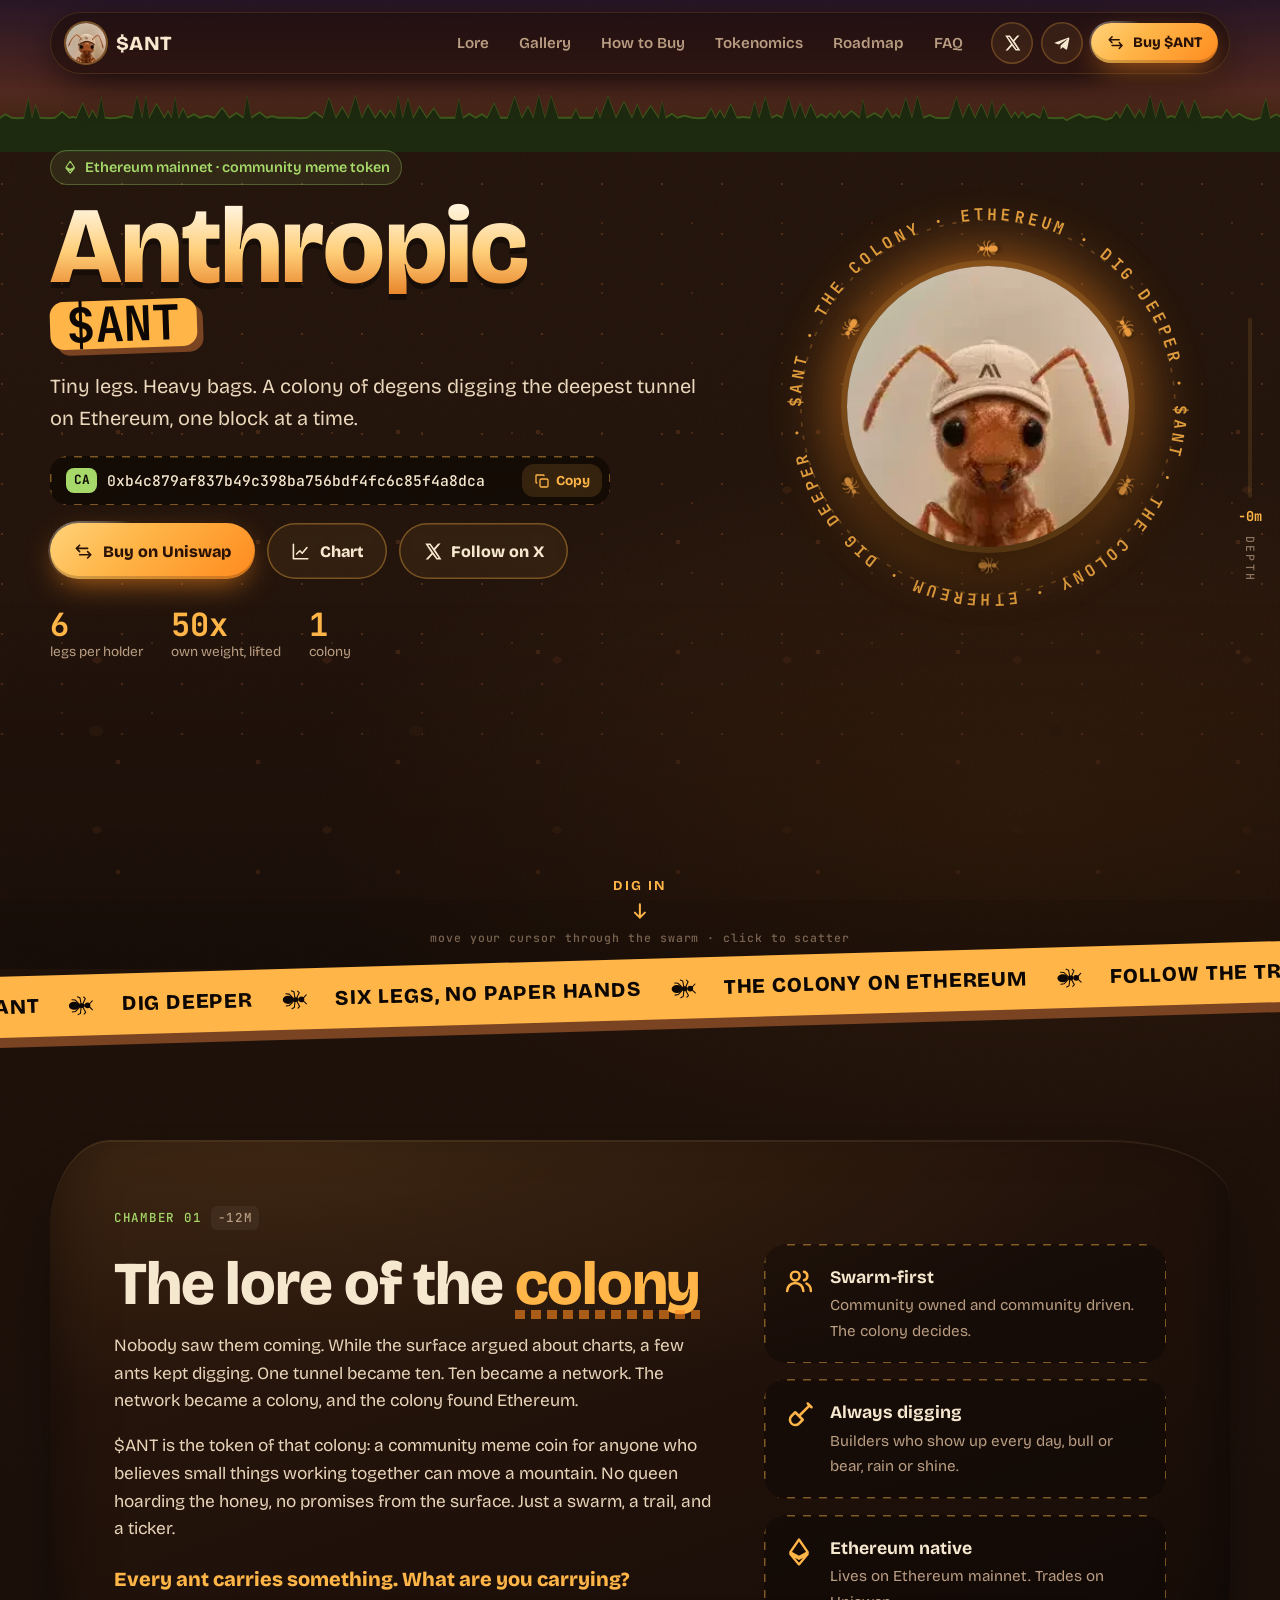
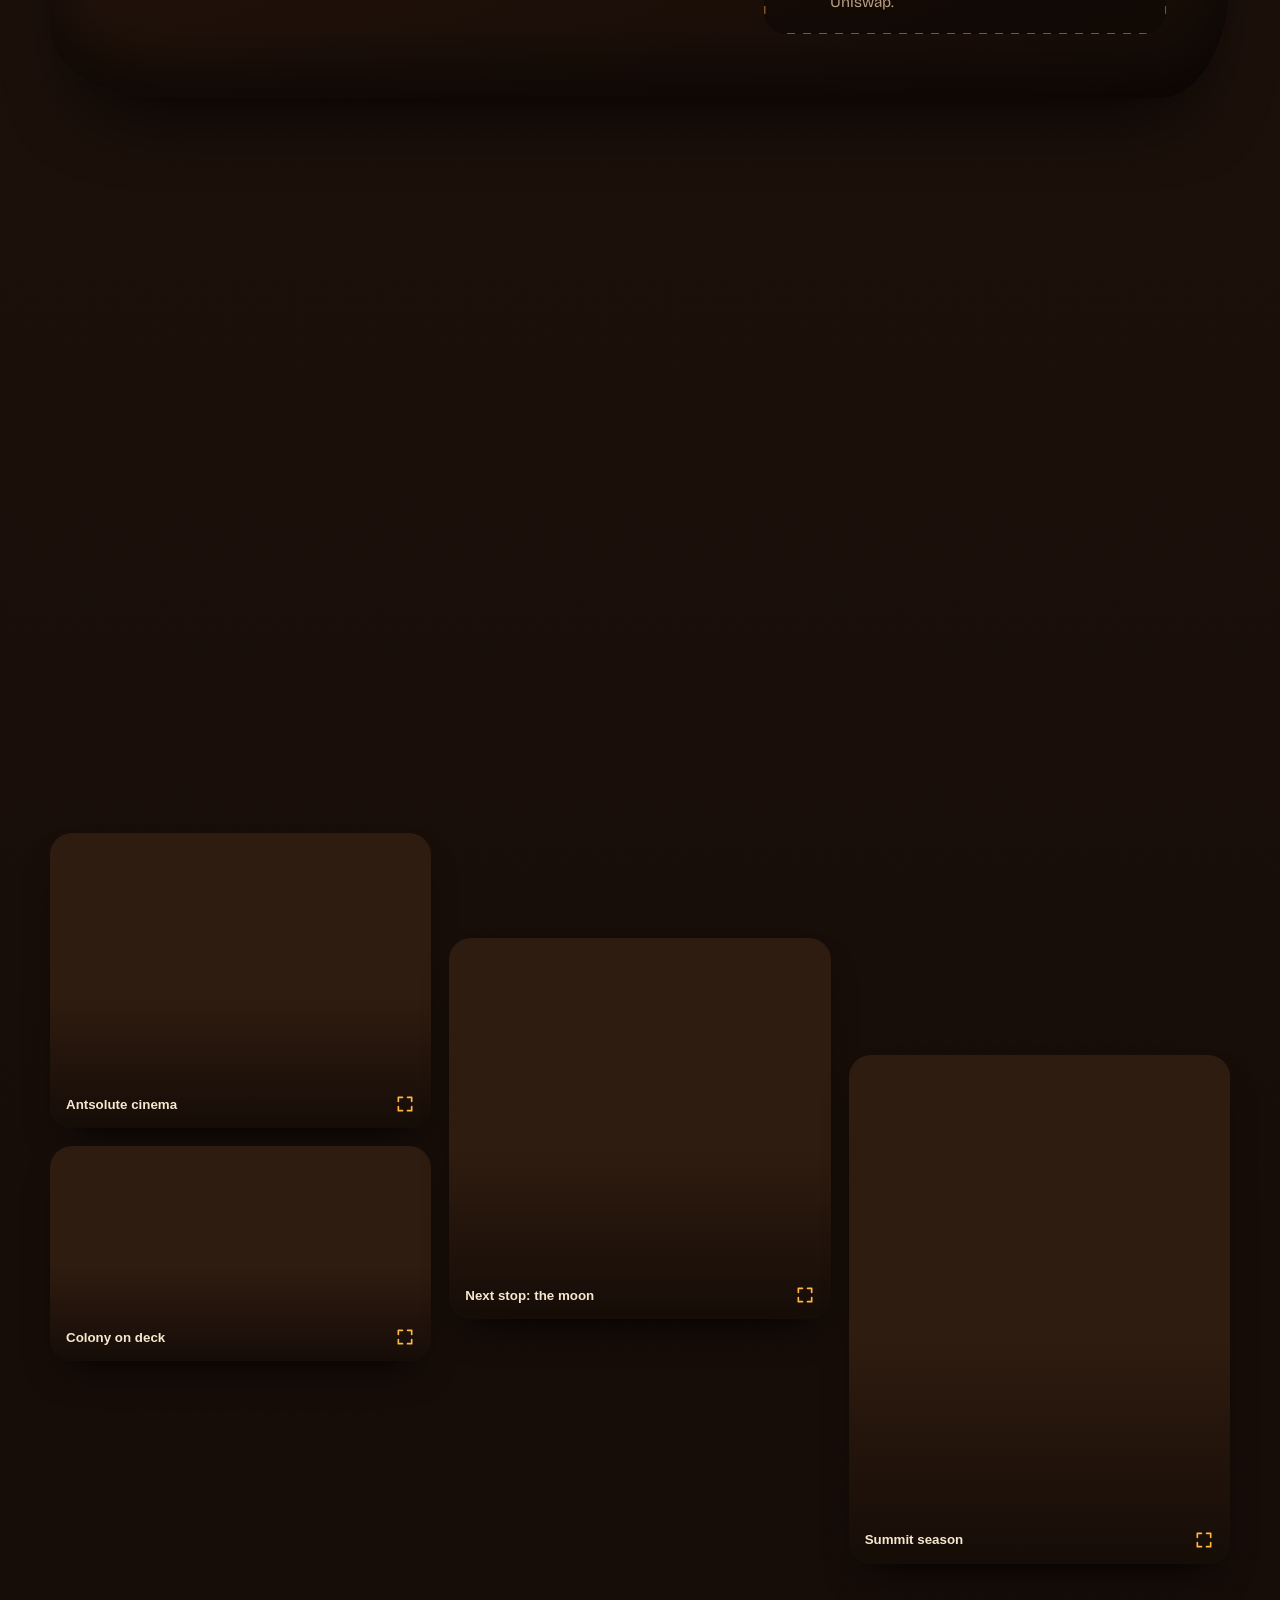
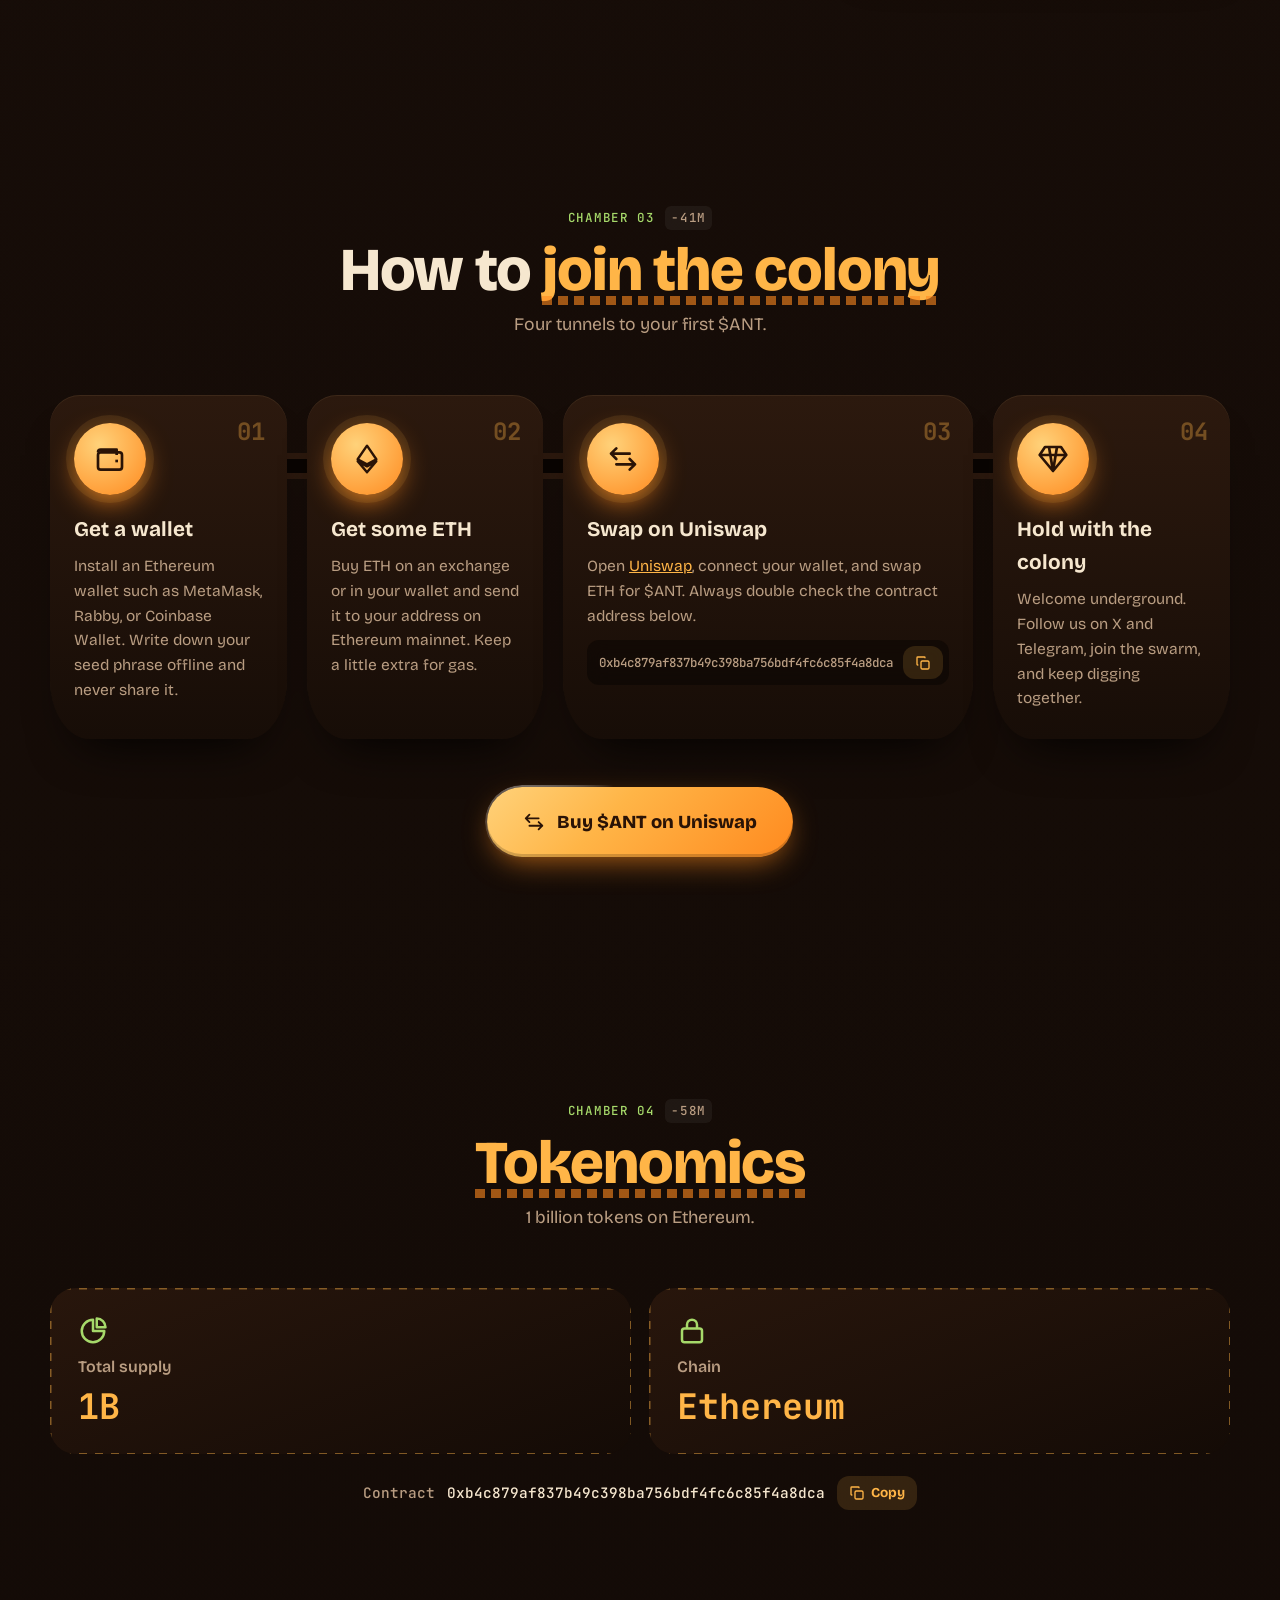
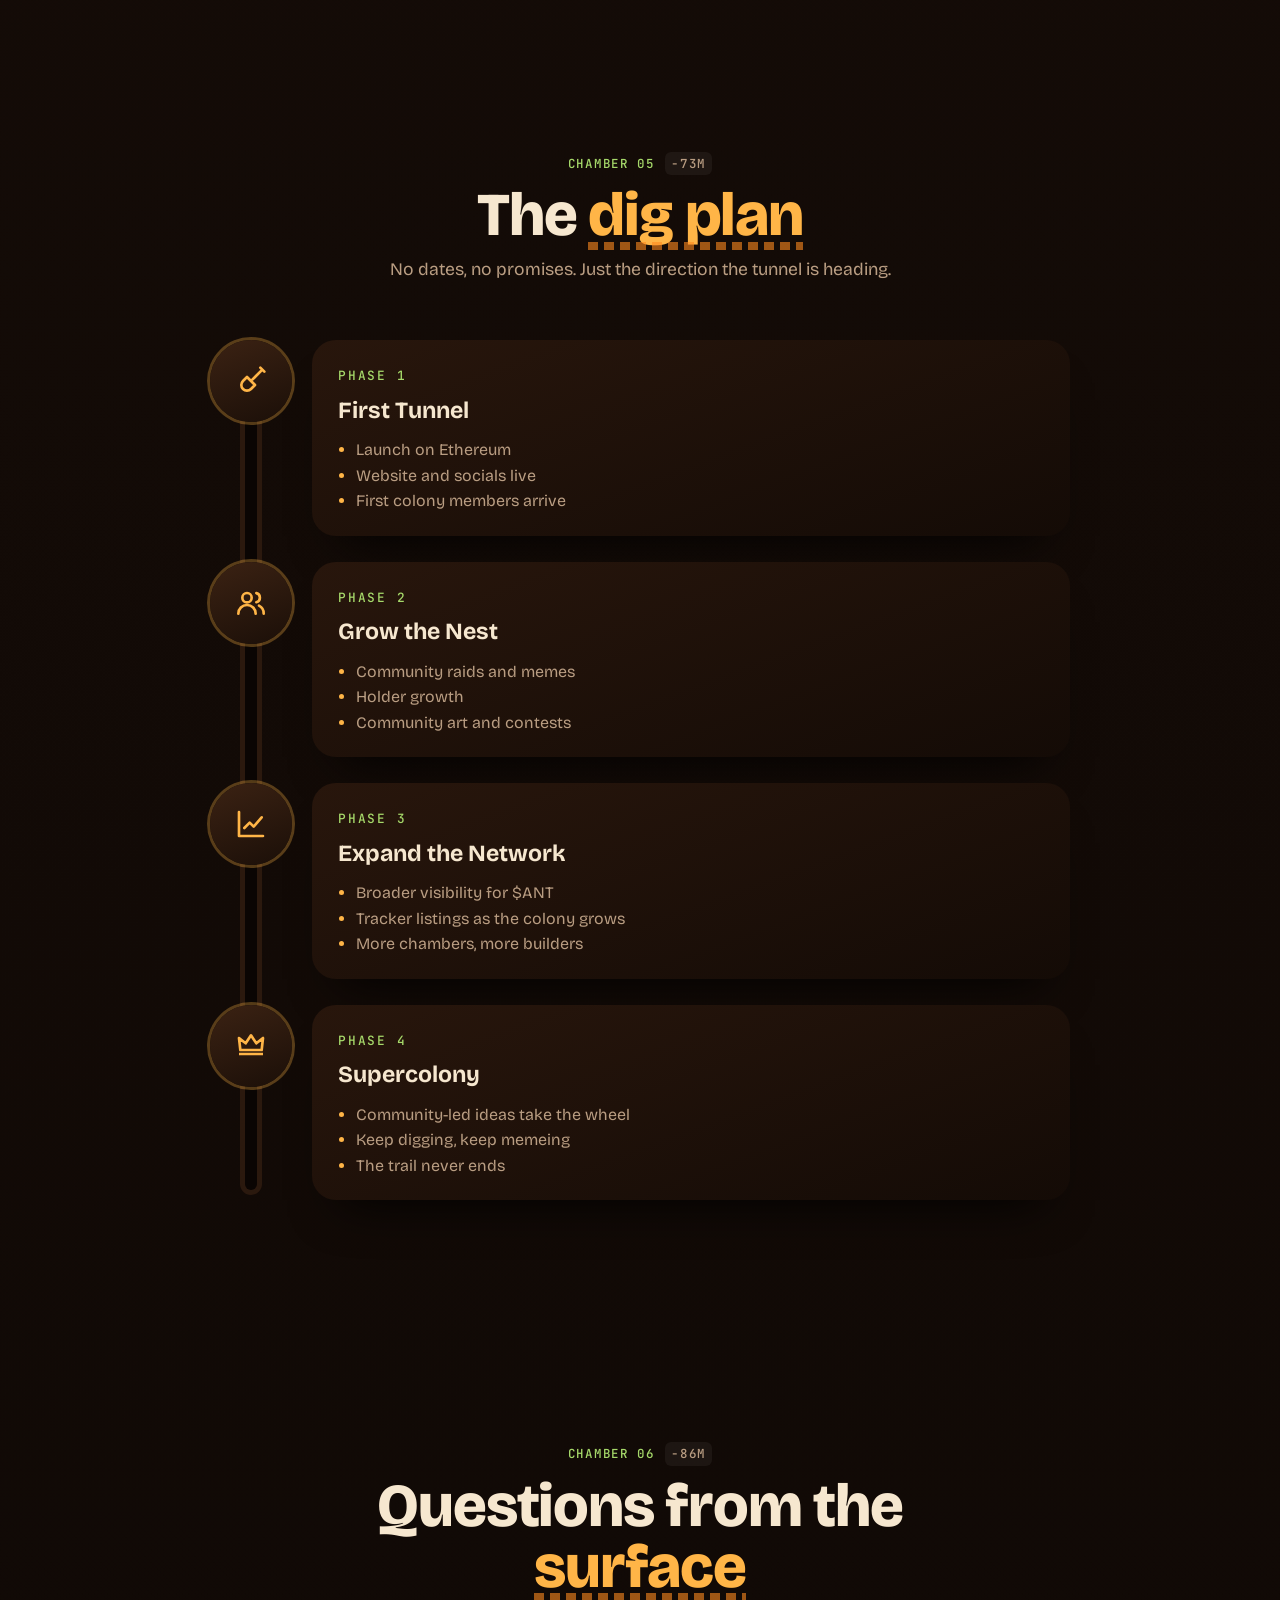
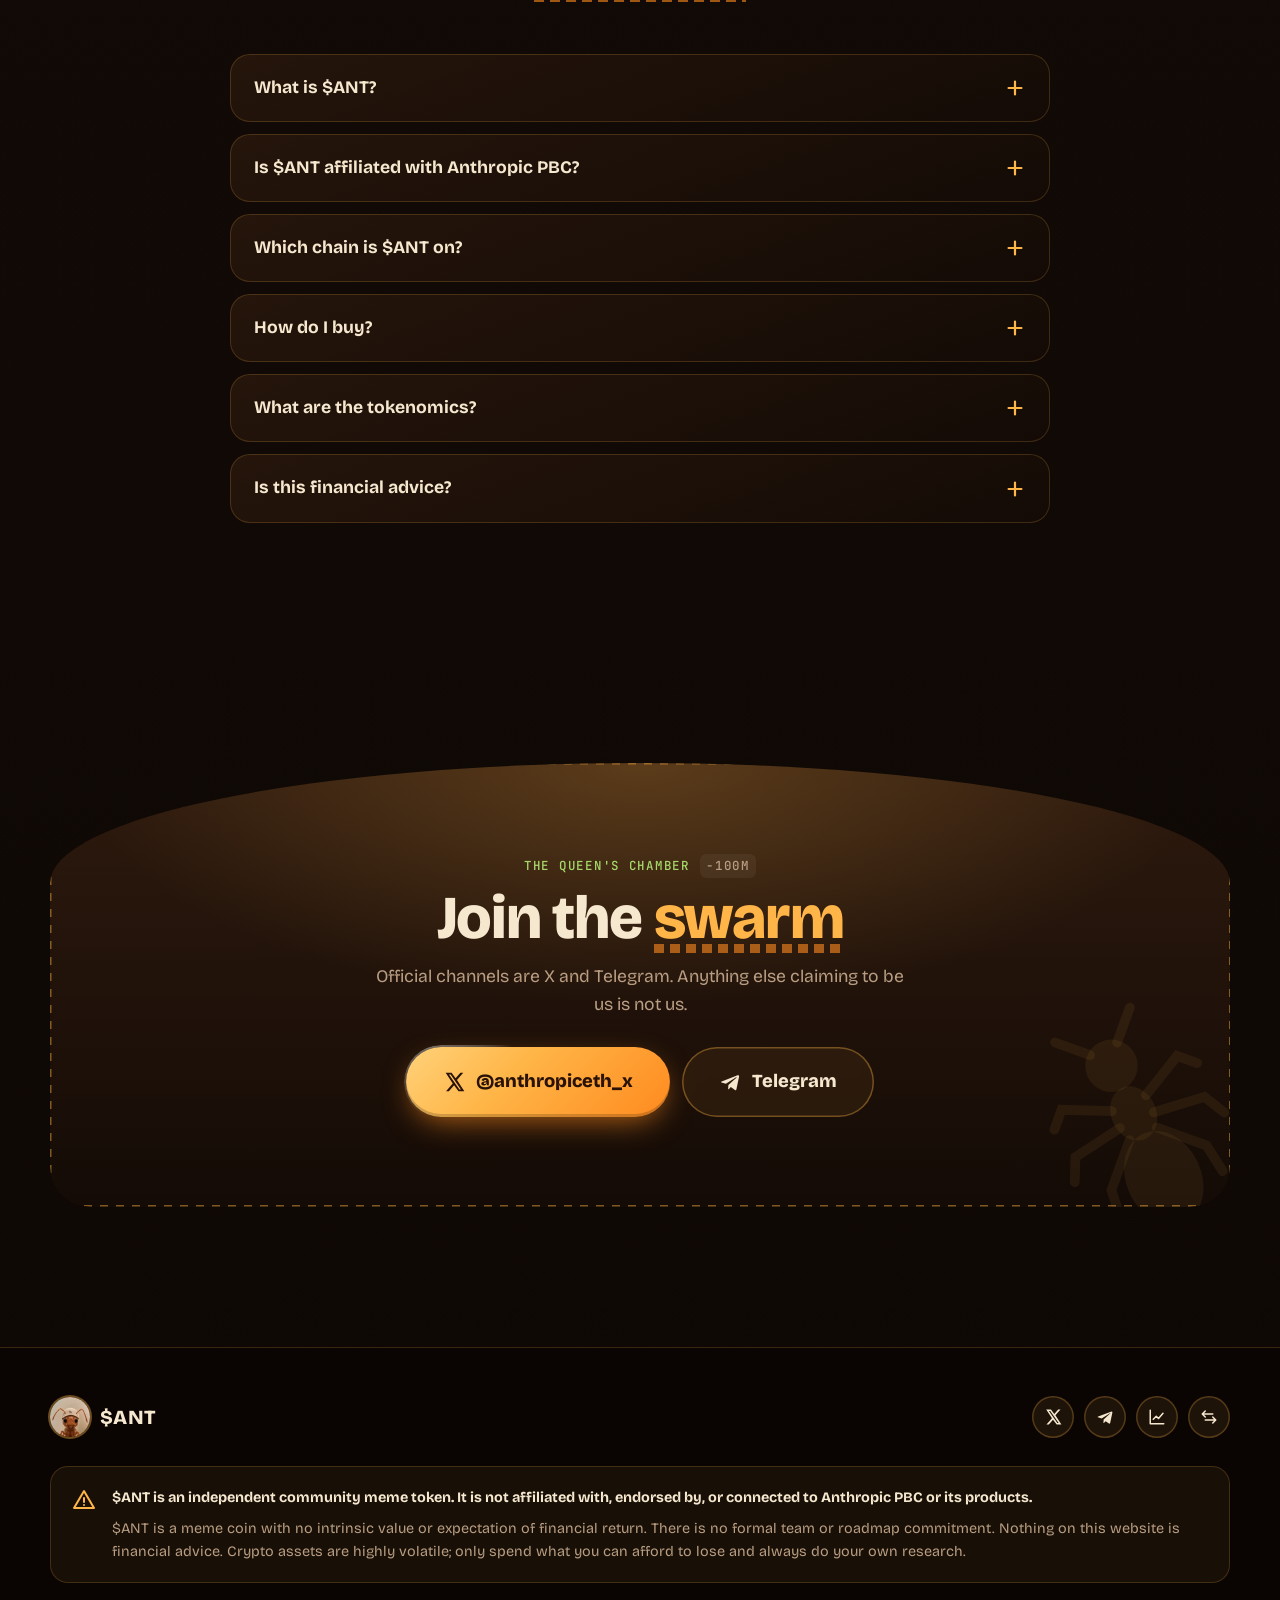
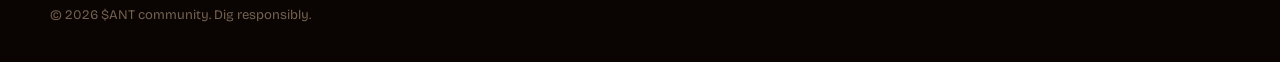
==== commit 6077dede: "Match the public colony page and swap in our ant, contract, and channels. The layout, type, chambers" ====
--- a/anthropic/index.html
+++ b/anthropic/index.html
@@ -2,538 +2,312 @@
 <html lang="en">
 <head>
 <meta charset="utf-8">
-<meta name="viewport" content="width=device-width,initial-scale=1">
-<title>ANT — the ant in the cream cap</title>
-<meta name="description" content="ANT is an independent community meme on Ethereum. Contract 0xb4c879af837b49c398ba756bdf4fc6c85f4a8dca. Not Anthropic's mascot and not a share of the company.">
+<meta name="viewport" content="width=device-width, initial-scale=1, viewport-fit=cover">
+<title>$ANT | Anthropic - The Colony on Ethereum</title>
+<meta name="description" content="$ANT is an independent community meme token on Ethereum. Dig in, join the colony.">
+<meta name="theme-color" content="#120a06">
+<meta property="og:title" content="$ANT | The Colony on Ethereum">
+<meta property="og:description" content="An independent community meme token on Ethereum. Six legs, one colony.">
 <meta property="og:type" content="website">
-<meta property="og:title" content="ANT — the ant in the cream cap">
-<meta property="og:description" content="Independent community meme on Ethereum. Contract 0xb4c879af837b49c398ba756bdf4fc6c85f4a8dca.">
-<meta property="og:image" content="https://antoneth.fun/assets/art/mascot-reference.png">
-<meta property="og:image:alt" content="A fuzzy brown ant with large black eyes and a cream cap.">
-<meta property="og:url" content="https://antoneth.fun/">
-<meta name="twitter:card" content="summary">
-<meta name="twitter:title" content="ANT — the ant in the cream cap">
-<meta name="twitter:description" content="Independent community meme on Ethereum. Contract 0xb4c879af837b49c398ba756bdf4fc6c85f4a8dca.">
-<meta name="twitter:image" content="https://antoneth.fun/assets/art/mascot-reference.png">
-<link rel="canonical" href="https://antoneth.fun/">
-<link rel="icon" type="image/png" href="assets/art/mascot-reference.png">
-<link rel="apple-touch-icon" href="assets/art/mascot-reference.png">
-<meta name="theme-color" content="#070403">
-<link rel="preload" as="image" href="assets/art/mascot-reference.png">
-<style>
-@font-face{font-family:"Anton";font-style:normal;font-weight:400;font-display:swap;src:url("assets/fonts/anton-400.woff2") format("woff2")}
-@font-face{font-family:"Outfit";font-style:normal;font-weight:400;font-display:swap;src:url("assets/fonts/outfit-400.woff2") format("woff2")}
-@font-face{font-family:"Outfit";font-style:normal;font-weight:600;font-display:swap;src:url("assets/fonts/outfit-600.woff2") format("woff2")}
-:root{
-  --void:#070403; --soil:#120806; --cream:#f7efe3; --gold:#f3c56a; --ember:#ff7a24;
-  --line:rgba(243,197,106,.38); --display:"Anton",Impact,sans-serif; --sans:"Outfit",system-ui,sans-serif;
-  --mono:ui-monospace,"Cascadia Mono",monospace;
-}
-*{box-sizing:border-box}
-html{scroll-behavior:smooth}
-body{
-  margin:0;color:var(--cream);background:
-    radial-gradient(900px 520px at 88% -8%, rgba(255,122,36,.28), transparent 62%),
-    radial-gradient(760px 480px at -10% 18%, rgba(180,72,18,.22), transparent 58%),
-    var(--void);
-  font:400 18px/1.45 var(--sans);
-}
-img{max-width:100%;display:block}
-a{color:inherit}
-button,summary{font:inherit;color:inherit;background:none;border:0;cursor:pointer}
-h1,h2,h3,p{margin:0}
-:focus-visible{outline:3px solid var(--gold);outline-offset:3px}
-[id]{scroll-margin-top:92px}
-.skip{position:absolute;left:12px;top:-64px;z-index:100;background:var(--cream);color:#1a0c07;padding:10px 14px;border-radius:999px;font-weight:600;text-decoration:none}
-.skip:focus{top:12px}
-.sr{position:absolute;width:1px;height:1px;margin:-1px;padding:0;overflow:hidden;clip:rect(0,0,0,0);white-space:nowrap;border:0}
-.addr{font-family:var(--mono);font-size:.78em;overflow-wrap:anywhere}
-#dust{position:fixed;inset:0;width:100%;height:100%;pointer-events:none;z-index:1}
-.top{
-  position:sticky;top:0;z-index:50;display:flex;align-items:center;gap:10px;
-  padding:10px 16px 10px 22px;background:rgba(7,4,3,.78);
-  border-bottom:1px solid var(--line);backdrop-filter:blur(16px);
-}
-.brand{display:flex;align-items:center;gap:10px;margin-right:auto;text-decoration:none;min-height:48px}
-.brand img{width:46px;height:46px;border-radius:14px;object-fit:cover;border:2px solid var(--gold);box-shadow:0 0 18px rgba(255,122,36,.45)}
-.brand b{font-family:var(--display);font-weight:400;font-size:30px;letter-spacing:.06em}
-.nav{display:flex;flex-wrap:wrap;gap:8px}
-.nav a,.buy{
-  min-height:48px;padding:0 14px;border-radius:999px;display:inline-flex;align-items:center;justify-content:center;
-  text-decoration:none;font-weight:600;
-}
-.nav a{border:1px solid var(--line)}
-.nav a[aria-current="true"]{background:rgba(243,197,106,.16);border-color:var(--gold)}
-.buy{background:linear-gradient(180deg,#ffd27a,#ff7a24);color:#1a0c07;box-shadow:0 0 22px rgba(255,122,36,.45)}
-.rail{
-  position:fixed;z-index:45;left:18px;top:50%;transform:translateY(-50%);
-  display:flex;flex-direction:column;gap:14px;
-}
-.rail a{position:relative;width:12px;height:12px;border-radius:50%;border:1.5px solid var(--gold);text-decoration:none}
-.rail a[aria-current="true"]{background:var(--ember);box-shadow:0 0 14px var(--ember)}
-.rail a span{
-  position:absolute;left:22px;top:50%;transform:translateY(-50%);
-  font-size:11px;letter-spacing:.16em;text-transform:uppercase;color:var(--gold);
-  white-space:nowrap;opacity:0;background:rgba(7,4,3,.88);padding:4px 8px;border-radius:999px;
-}
-.rail a:hover span,.rail a:focus-visible span,.rail a[aria-current="true"] span{opacity:1}
-.hero{position:relative;z-index:2;min-height:calc(100svh - 68px);display:grid;align-items:center;padding:28px 16px 36px}
-.stage{width:min(1180px,100%);max-width:100%;margin:0 auto;display:grid;gap:28px;align-items:center;min-width:0}
-.stage>*,.split>*,.copy,.frame,.ticket{min-width:0}
-.copy h1{
-  font-family:var(--display);font-weight:400;font-size:clamp(96px,16vw,188px);line-height:.8;letter-spacing:-.02em;
-  background:linear-gradient(185deg,#fff8ea 10%,#f3c56a 46%,#ff7a24 78%,#a34716);
-  -webkit-background-clip:text;background-clip:text;color:transparent;
-  filter:drop-shadow(0 18px 28px rgba(255,122,36,.28));
-}
-.kicker{color:var(--gold);font-weight:600;letter-spacing:.22em;text-transform:uppercase;font-size:12px}
-.lede{margin-top:8px;font-size:clamp(26px,3.4vw,40px);font-weight:600;letter-spacing:-.03em;max-width:16ch}
-.fine{margin-top:10px;max-width:38ch;color:#eadccb}
-.cta{display:flex;flex-wrap:wrap;gap:10px;margin-top:18px}
-.cta a,.ticket button,.copybtn,.replay{
-  min-height:48px;padding:0 16px;border-radius:999px;display:inline-flex;align-items:center;justify-content:center;
-  text-decoration:none;font-weight:600;
-}
-.cta .fill{background:var(--cream);color:#1a0c07}
-.cta .ghost{border:1.5px solid var(--cream)}
-.ticket{
-  margin-top:16px;max-width:560px;display:flex;flex-wrap:wrap;gap:10px;align-items:center;justify-content:space-between;
-  padding:12px 14px;border-radius:18px;border:1px solid var(--line);
-  background:linear-gradient(180deg,rgba(243,197,106,.12),rgba(7,4,3,.4));
-  box-shadow:inset 0 0 24px rgba(255,122,36,.12);
-}
-.ticket p{font-size:11px;letter-spacing:.18em;text-transform:uppercase;color:var(--gold);font-weight:600}
-.ticket button,.copybtn{background:var(--cream);color:#1a0c07}
-.frame{
-  position:relative;padding:8px;border-radius:30px;
-  background:linear-gradient(145deg,#ffe7b2,#8d4518 38%,#ffb24a 68%,#3a160a);
-  box-shadow:0 30px 80px rgba(0,0,0,.55),0 0 48px rgba(255,122,36,.28);
-  transform-style:preserve-3d;
-}
-.screen{position:relative;border-radius:22px;overflow:hidden;background:#1a0c08;aspect-ratio:16/9}
-.screen img,.screen video{width:100%;height:100%;object-fit:cover}
-.screen video{position:absolute;inset:0}
-.replay{position:absolute;right:18px;bottom:18px;z-index:3;background:rgba(7,4,3,.78);border:1.5px solid var(--cream)}
-.crest{
-  position:absolute;left:-18px;bottom:-22px;width:108px;height:108px;border-radius:28px;object-fit:cover;
-  border:3px solid var(--cream);box-shadow:0 12px 30px rgba(0,0,0,.45),0 0 24px rgba(255,122,36,.4);transform:rotate(-8deg);
-}
-.ribbon{position:relative;z-index:2;overflow:hidden;border-block:1px solid var(--line);background:linear-gradient(90deg,#3a1608,#ff7a24,#f3c56a,#3a1608);color:#1a0c07}
-.track{display:flex;width:max-content;animation:slide 28s linear infinite}
-.track b{font-family:var(--display);font-weight:400;font-size:22px;letter-spacing:.14em;padding:10px 0}
-.track i{font-style:normal;padding:0 14px}
-.chamber{position:relative;z-index:2;padding:clamp(72px,10vw,120px) 16px}
-.wrap{width:min(1120px,100%);margin:0 auto}
-.chamber h2{font-family:var(--display);font-weight:400;font-size:clamp(52px,8vw,96px);line-height:.86;letter-spacing:-.02em}
-.chamber .kicker{margin-bottom:8px}
-.split{display:grid;gap:22px;align-items:center;margin-top:22px}
-.plate{
-  border-radius:28px;overflow:hidden;border:1px solid var(--line);
-  box-shadow:0 18px 50px rgba(0,0,0,.35),0 0 30px rgba(255,122,36,.12);
-}
-.plate img{width:100%;height:100%;object-fit:cover;aspect-ratio:16/9}
-.prose{color:#eadccb;max-width:62ch}
-.prose p+p{margin-top:12px}
-.gallery{display:grid;grid-template-columns:repeat(2,minmax(0,1fr));gap:12px;margin-top:22px}
-.tile{
-  position:relative;padding:0;border-radius:22px;overflow:hidden;min-height:180px;border:1px solid var(--line);
-  background:#1a0c08;box-shadow:0 12px 30px rgba(0,0,0,.28);
-}
-.tile img{width:100%;height:100%;object-fit:cover;aspect-ratio:1;transition:transform .45s ease}
-.tile:hover img,.tile:focus-visible img{transform:scale(1.05)}
-.tile span{
-  position:absolute;left:10px;right:10px;bottom:10px;padding:8px 10px;border-radius:14px;
-  background:rgba(7,4,3,.72);color:var(--gold);font-size:13px;font-weight:600;letter-spacing:.04em;text-align:left;
-}
-.steps{display:grid;gap:12px;margin-top:22px;list-style:none;padding:0}
-.step{
-  position:relative;min-height:168px;padding:18px 16px 20px;border-radius:24px;
-  background:linear-gradient(180deg,rgba(243,197,106,.12),rgba(18,8,6,.72));
-  border:1px solid var(--line);box-shadow:0 16px 36px rgba(0,0,0,.28);
-}
-.step em{font-family:var(--display);font-style:normal;font-size:42px;color:var(--gold)}
-.step strong{display:block;font-size:22px;margin-top:2px}
-.step span{display:block;margin-top:6px;color:#eadccb}
-.vault{display:grid;gap:12px;margin-top:22px}
-.cell{
-  padding:18px 16px;border-radius:22px;border:1px solid var(--line);
-  background:radial-gradient(420px 140px at 20% 0%,rgba(255,122,36,.22),transparent 60%),rgba(18,8,6,.8);
-  box-shadow:inset 0 0 24px rgba(243,197,106,.08);
-}
-.cell b{display:block;font-family:var(--display);font-weight:400;font-size:clamp(30px,4vw,46px);line-height:.95}
-.cell span{display:block;margin-top:6px;font-size:12px;letter-spacing:.14em;text-transform:uppercase;color:var(--gold)}
-.sheet{margin-top:16px;border-radius:24px;overflow:hidden;border:1px solid var(--line);background:rgba(247,239,227,.96);color:#1a0c07}
-.row{display:grid;grid-template-columns:130px minmax(0,1fr);gap:8px;padding:14px 16px;border-top:1px solid rgba(26,12,7,.1)}
-.row:first-child{border-top:0}
-.row dt{font-size:12px;letter-spacing:.12em;text-transform:uppercase;font-weight:600;color:#8a3e12}
-.row dd{margin:0}
-.row a{font-weight:600}
-.note{margin-top:14px;color:#eadccb;max-width:75ch}
-.chart{margin-top:18px;border-radius:24px;overflow:hidden;border:1px solid var(--line);background:#0c0705;box-shadow:0 0 40px rgba(255,122,36,.16)}
-.chart iframe{width:100%;height:clamp(380px,62vh,640px);border:0;display:block}
-.links{display:flex;flex-wrap:wrap;gap:14px;margin-top:14px}
-.links a{min-height:48px;display:inline-flex;align-items:center;font-weight:600;color:var(--gold)}
-.gates{display:grid;gap:12px;margin-top:22px}
-.gates a{
-  min-height:110px;border-radius:28px;display:flex;align-items:center;justify-content:space-between;padding:0 22px;
-  text-decoration:none;font-family:var(--display);font-size:clamp(40px,6vw,72px);letter-spacing:.04em;
-  border:1px solid var(--line);background:linear-gradient(110deg,rgba(255,122,36,.28),rgba(18,8,6,.2) 42%,rgba(243,197,106,.16));
-  box-shadow:0 18px 40px rgba(0,0,0,.3);
-}
-.gates small{font-family:var(--sans);font-size:14px;letter-spacing:.16em;font-weight:600}
-.foot{position:relative;z-index:2;padding:8px 16px 64px;color:#d9c7b4;font-size:15px}
-.foot p{width:min(78ch,100%);margin:0 auto}
-#toast{
-  position:fixed;left:16px;right:16px;bottom:16px;max-width:520px;margin:auto;z-index:80;
-  background:var(--cream);color:#1a0c07;font-weight:600;padding:14px 16px;border-radius:16px;
-  transform:translateY(160%);box-shadow:0 16px 40px rgba(0,0,0,.35);
-}
-#toast.show{transform:none}
-dialog{border:0;padding:0;background:transparent;max-width:min(1080px,calc(100% - 24px));color:var(--cream)}
-dialog::backdrop{background:rgba(4,2,1,.86)}
-.light{position:relative}
-.light img{width:100%;max-height:78vh;object-fit:contain;border-radius:18px;background:#120806}
-.light figcaption{margin-top:10px;color:var(--gold);font-weight:600}
-.x{
-  position:absolute;top:-6px;right:-6px;width:48px;height:48px;border-radius:50%;
-  background:var(--cream);color:#1a0c07;font-size:28px;line-height:1;
-}
-@keyframes slide{to{transform:translateX(-50%)}}
-@media(min-width:900px){
-  .hero{padding-left:72px;padding-right:28px}
-  .chamber{padding-left:72px;padding-right:28px}
-  .stage,.split{grid-template-columns:1.05fr .95fr}
-  .gallery{grid-template-columns:repeat(3,minmax(0,1fr))}
-  .steps{grid-template-columns:repeat(4,minmax(0,1fr))}
-  .vault{grid-template-columns:repeat(3,minmax(0,1fr))}
-  .gates{grid-template-columns:1fr 1fr}
-  .foot{padding-left:72px}
-}
-@media(max-width:899px){
-  .rail{position:sticky;top:68px;left:auto;transform:none;flex-direction:row;gap:4px;width:100%;max-width:100%;padding:8px 10px;background:rgba(7,4,3,.92);border-bottom:1px solid var(--line);overflow:hidden}
-  .rail a span{position:static;transform:none;opacity:1;font-size:9px;letter-spacing:.06em;background:none;padding:0}
-  .rail a{width:auto;height:auto;border:0;border-radius:0;display:flex;flex:1 1 0;flex-direction:column;align-items:center;gap:4px;min-width:0}
-  .rail a::before{content:"";width:10px;height:10px;border-radius:50%;border:1.5px solid var(--gold)}
-  .rail a[aria-current="true"]{background:none;box-shadow:none}
-  .rail a[aria-current="true"]::before{background:var(--ember);box-shadow:0 0 10px var(--ember)}
-  .nav a:not(.keep){display:none}
-  .row{grid-template-columns:1fr}
-  .copybtn,.ticket button{width:100%}
-  .crest{width:84px;height:84px;left:10px;bottom:-16px}
-}
-.split .steps{grid-template-columns:1fr}
-@media(prefers-reduced-motion:reduce){
-  html{scroll-behavior:auto}
-  *,*::before,*::after{animation:none!important;transition:none!important}
-  .track{flex-wrap:wrap;width:auto}
-  .track .dup{display:none}
-  .tile img{transform:none}
-  #dust{display:none}
-}
-</style>
+<meta property="og:image" content="https://www.antoneth.fun/assets/logo.png">
+<meta name="twitter:card" content="summary_large_image">
+<meta name="twitter:site" content="@anthropiceth_x">
+<link rel="canonical" href="https://www.antoneth.fun/">
+<meta property="og:url" content="https://www.antoneth.fun/">
+<link rel="icon" type="image/png" href="assets/logo.png">
+<link rel="apple-touch-icon" href="assets/logo.png">
+<link rel="stylesheet" href="css/style.css">
 </head>
 <body>
-<a class="skip" href="#home">Skip to content</a>
-<canvas id="dust" aria-hidden="true"></canvas>
-<header class="top">
-  <a class="brand" href="#home"><img src="assets/art/mascot-reference.png" width="256" height="256" alt=""><b>ANT</b></a>
-  <nav class="nav" aria-label="On this page">
+<!-- SVG icon sprite: every icon on the page is an inline SVG symbol (no emoji). -->
+<svg width="0" height="0" style="position:absolute" aria-hidden="true">
+  <symbol id="i-tg" viewBox="0 0 24 24"><path fill="currentColor" d="M21.6 4.2 2.9 11.3c-.9.3-.9.9-.2 1.1l4.8 1.5 11.1-7c.5-.3.9-.1.6.2l-9 8.2-.3 4.6c.4 0 .6-.2.9-.4l2.1-2 4.4 3.2c.8.4 1.4.2 1.6-.7l2.9-13.7c.3-1.2-.4-1.7-1.2-1.3Z"/></symbol>
+  <symbol id="i-x" viewBox="0 0 24 24"><path fill="currentColor" d="M18.9 2H22l-6.8 7.8L23.2 22h-6.3l-4.9-6.4L6.4 22H3.3l7.3-8.3L2.9 2h6.4l4.4 5.9L18.9 2Zm-1.1 18h1.7L8.3 3.9H6.5L17.8 20Z"/></symbol>
+  <symbol id="i-swap" viewBox="0 0 24 24"><path fill="none" stroke="currentColor" stroke-width="2" stroke-linecap="round" stroke-linejoin="round" d="M7 4 3 8l4 4M3 8h14M17 20l4-4-4-4M21 16H7"/></symbol>
+  <symbol id="i-chart" viewBox="0 0 24 24"><path fill="none" stroke="currentColor" stroke-width="2" stroke-linecap="round" stroke-linejoin="round" d="M3 3v18h18M7 15l4-4 3 3 6-7"/></symbol>
+  <symbol id="i-copy" viewBox="0 0 24 24"><g fill="none" stroke="currentColor" stroke-width="2" stroke-linejoin="round"><rect x="9" y="9" width="12" height="12" rx="2"/><path d="M5 15H4a1 1 0 0 1-1-1V4a1 1 0 0 1 1-1h10a1 1 0 0 1 1 1v1"/></g></symbol>
+  <symbol id="i-check" viewBox="0 0 24 24"><path fill="none" stroke="currentColor" stroke-width="2.4" stroke-linecap="round" stroke-linejoin="round" d="m4 12 5 5L20 6"/></symbol>
+  <symbol id="i-wallet" viewBox="0 0 24 24"><g fill="none" stroke="currentColor" stroke-width="2" stroke-linejoin="round"><path d="M3 7a2 2 0 0 1 2-2h12v4"/><rect x="3" y="7" width="18" height="13" rx="2"/><path d="M16 13.5h2"/></g></symbol>
+  <symbol id="i-eth" viewBox="0 0 24 24"><g fill="none" stroke="currentColor" stroke-width="1.8" stroke-linejoin="round"><path d="M12 2 5 12.2 12 16l7-3.8L12 2Z"/><path d="M5 13.6 12 22l7-8.4L12 17.5 5 13.6Z"/></g></symbol>
+  <symbol id="i-diamond" viewBox="0 0 24 24"><path fill="none" stroke="currentColor" stroke-width="2" stroke-linejoin="round" d="M6 3h12l4 6-10 12L2 9l4-6Zm-4 6h20M9 3l3 18 3-18"/></symbol>
+  <symbol id="i-ant" viewBox="0 0 64 64"><g fill="currentColor"><ellipse cx="32" cy="14" rx="7" ry="7"/><ellipse cx="32" cy="28" rx="6" ry="7.5"/><ellipse cx="32" cy="47" rx="10" ry="13"/></g><g fill="none" stroke="currentColor" stroke-width="2.6" stroke-linecap="round"><path d="M28 9 21 2M36 9l7-7M27 25l-12-6-4 4M37 25l12-6 4 4M27 30l-14 2-3 6M37 30l14 2 3 6M28 34l-10 10-1 8M36 34l10 10 1 8"/></g></symbol>
+  <symbol id="i-plus" viewBox="0 0 24 24"><path fill="none" stroke="currentColor" stroke-width="2.4" stroke-linecap="round" d="M12 5v14M5 12h14"/></symbol>
+  <symbol id="i-close" viewBox="0 0 24 24"><path fill="none" stroke="currentColor" stroke-width="2.4" stroke-linecap="round" d="M6 6l12 12M18 6 6 18"/></symbol>
+  <symbol id="i-left" viewBox="0 0 24 24"><path fill="none" stroke="currentColor" stroke-width="2.4" stroke-linecap="round" stroke-linejoin="round" d="m15 5-7 7 7 7"/></symbol>
+  <symbol id="i-right" viewBox="0 0 24 24"><path fill="none" stroke="currentColor" stroke-width="2.4" stroke-linecap="round" stroke-linejoin="round" d="m9 5 7 7-7 7"/></symbol>
+  <symbol id="i-expand" viewBox="0 0 24 24"><path fill="none" stroke="currentColor" stroke-width="2" stroke-linecap="round" stroke-linejoin="round" d="M4 9V4h5M20 9V4h-5M4 15v5h5M20 15v5h-5"/></symbol>
+  <symbol id="i-shovel" viewBox="0 0 24 24"><path fill="none" stroke="currentColor" stroke-width="2" stroke-linecap="round" stroke-linejoin="round" d="M19 2l3 3M20.5 3.5 13 11M9 9l6 6-3 3a4.2 4.2 0 0 1-6 0 4.2 4.2 0 0 1 0-6l3-3Z"/></symbol>
+  <symbol id="i-crown" viewBox="0 0 24 24"><path fill="none" stroke="currentColor" stroke-width="2" stroke-linejoin="round" d="M3 18h18M4 15 3 6l5 4 4-6 4 6 5-4-1 9H4Z"/></symbol>
+  <symbol id="i-users" viewBox="0 0 24 24"><g fill="none" stroke="currentColor" stroke-width="2" stroke-linecap="round"><circle cx="9" cy="8" r="3.5"/><path d="M2.5 20a6.5 6.5 0 0 1 13 0"/><path d="M16 4.6a3.5 3.5 0 0 1 0 6.8M18 14a6.5 6.5 0 0 1 3.5 6"/></g></symbol>
+  <symbol id="i-lock" viewBox="0 0 24 24"><g fill="none" stroke="currentColor" stroke-width="2" stroke-linejoin="round"><rect x="4" y="10" width="16" height="11" rx="2"/><path d="M8 10V7a4 4 0 0 1 8 0v3"/></g></symbol>
+  <symbol id="i-pie" viewBox="0 0 24 24"><path fill="none" stroke="currentColor" stroke-width="2" stroke-linejoin="round" d="M12 3a9 9 0 1 0 9 9h-9V3Zm3-1v7h7a7 7 0 0 0-7-7Z"/></symbol>
+  <symbol id="i-percent" viewBox="0 0 24 24"><g fill="none" stroke="currentColor" stroke-width="2" stroke-linecap="round"><path d="M19 5 5 19"/><circle cx="7" cy="7" r="2.5"/><circle cx="17" cy="17" r="2.5"/></g></symbol>
+  <symbol id="i-drop" viewBox="0 0 24 24"><path fill="none" stroke="currentColor" stroke-width="2" stroke-linejoin="round" d="M12 3s7 7.5 7 12a7 7 0 0 1-14 0c0-4.5 7-12 7-12Z"/></symbol>
+  <symbol id="i-arrow-down" viewBox="0 0 24 24"><path fill="none" stroke="currentColor" stroke-width="2.4" stroke-linecap="round" stroke-linejoin="round" d="M12 4v16m-6-6 6 6 6-6"/></symbol>
+  <symbol id="i-menu" viewBox="0 0 24 24"><path fill="none" stroke="currentColor" stroke-width="2.4" stroke-linecap="round" d="M4 7h16M4 12h16M4 17h16"/></symbol>
+  <symbol id="i-alert" viewBox="0 0 24 24"><g fill="none" stroke="currentColor" stroke-width="2" stroke-linecap="round" stroke-linejoin="round"><path d="M12 3 2 20h20L12 3Z"/><path d="M12 10v4M12 17h.01"/></g></symbol>
+</svg>
+
+<a class="skip" href="#main">Skip to content</a>
+<div class="grain" aria-hidden="true"></div>
+<canvas id="trail" aria-hidden="true"></canvas>
+
+<!-- depth meter -->
+<div class="depth" aria-hidden="true">
+  <div class="depth__bar"><span class="depth__fill"></span></div>
+  <div class="depth__readout"><span id="depthVal">0</span>m</div>
+  <div class="depth__label">depth</div>
+</div>
+
+<header class="nav" id="nav">
+  <a class="nav__brand" href="#top" aria-label="$ANT home">
+    <img src="assets/logo.png" alt="" width="40" height="40" class="nav__logo">
+    <span>$ANT</span>
+  </a>
+  <nav class="nav__links" id="navLinks" aria-label="Primary">
     <a href="#lore">Lore</a>
-    <a href="#archive">Archive</a>
-    <a href="#buy">Buy</a>
-    <a href="#tokenomics">Vault</a>
-    <a href="#tape">Chart</a>
+    <a href="#gallery">Gallery</a>
+    <a href="#buy">How to Buy</a>
+    <a href="#tokenomics">Tokenomics</a>
+    <a href="#roadmap">Roadmap</a>
+    <a href="#faq">FAQ</a>
   </nav>
-  <a class="buy" href="https://app.uniswap.org/swap?chain=mainnet&amp;inputCurrency=NATIVE&amp;outputCurrency=0xb4c879af837b49c398ba756bdf4fc6c85f4a8dca" target="_blank" rel="noopener noreferrer">Buy<span class="sr"> on Uniswap (opens in a new tab)</span></a>
+  <div class="nav__cta">
+    <a class="icon-btn" data-x-link href="https://x.com/anthropiceth_x" target="_blank" rel="noopener" aria-label="$ANT on X"><svg><use href="#i-x"/></svg></a>
+    <a class="icon-btn" data-tg-link href="https://t.me/anthropiceth_tg" target="_blank" rel="noopener" aria-label="$ANT on Telegram"><svg><use href="#i-tg"/></svg></a>
+    <a class="btn btn--amber btn--sm magnetic" data-buy-link href="https://app.uniswap.org/swap?chain=mainnet&amp;inputCurrency=NATIVE&amp;outputCurrency=0xb4c879af837b49c398ba756bdf4fc6c85f4a8dca" target="_blank" rel="noopener"><svg><use href="#i-swap"/></svg><span>Buy $ANT</span></a>
+    <button class="icon-btn nav__toggle" id="navToggle" aria-label="Open menu" aria-expanded="false" aria-controls="navLinks"><svg><use href="#i-menu"/></svg></button>
+  </div>
 </header>
-<nav class="rail" aria-label="Chambers">
-  <a href="#home"><span>Gate</span></a>
-  <a href="#lore"><span>Lore</span></a>
-  <a href="#archive"><span>Archive</span></a>
-  <a href="#buy"><span>Buy</span></a>
-  <a href="#tokenomics"><span>Vault</span></a>
-  <a href="#tape"><span>Chart</span></a>
-  <a href="#swarm"><span>Swarm</span></a>
-</nav>
-<main id="home">
-  <section class="hero">
-    <div class="stage">
-      <div class="copy">
-        <p class="kicker">Chamber 00 · The gate · Ethereum</p>
-        <h1>ANT</h1>
-        <p class="lede">The ant in the cream cap.</p>
-        <p class="fine">An independent community meme. The fuzzy ant with the cream cap is this token’s character. It is not Anthropic’s mascot, and this token is not a share of the company.</p>
-        <div class="cta">
-          <a class="fill" href="https://app.uniswap.org/swap?chain=mainnet&amp;inputCurrency=NATIVE&amp;outputCurrency=0xb4c879af837b49c398ba756bdf4fc6c85f4a8dca" target="_blank" rel="noopener noreferrer">Buy on Uniswap<span class="sr"> (opens in a new tab)</span></a>
-          <a class="ghost" href="#tape">Open the chart</a>
-          <a class="ghost" href="https://x.com/anthropiceth_x" target="_blank" rel="noopener noreferrer">X<span class="sr"> (opens in a new tab)</span></a>
-          <a class="ghost" href="https://t.me/anthropiceth_tg" target="_blank" rel="noopener noreferrer">Telegram<span class="sr"> (opens in a new tab)</span></a>
+
+<svg id="tunnel" class="tunnel" aria-hidden="true">
+  <defs><mask id="digMask" maskUnits="userSpaceOnUse" x="0" y="0" width="10000" height="100000"><path class="tunnel__mask"/></mask></defs>
+  <path class="tunnel__wall"/><path class="tunnel__bore"/><path class="tunnel__pher" mask="url(#digMask)"/>
+</svg>
+
+<main id="main">
+<!-- ============ HERO ============ -->
+<section class="hero" id="top">
+  <div class="surface" aria-hidden="true">
+    <div class="surface__sky"></div>
+    <svg class="surface__grass" viewBox="0 0 1440 120" preserveAspectRatio="none"><path d="M0 120V70 L6 65 L13 70 L20 71 L27 70 L32 40 L36 70 L40 51 L45 70 L54 71 L62 70 L70 61 L78 70 L82 69 L86 70 L93 48 L100 70 L104 59 L109 70 L114 39 L118 70 L125 71 L132 70 L140 67 L149 70 L154 37 L160 70 L164 38 L168 70 L176 49 L185 70 L189 60 L193 70 L197 39 L201 70 L206 56 L211 70 L218 65 L225 70 L233 67 L241 70 L250 55 L258 70 L266 63 L274 70 L278 37 L283 70 L292 62 L300 70 L306 68 L313 70 L321 70 L329 70 L338 71 L346 70 L354 61 L363 70 L370 40 L378 70 L385 54 L392 70 L400 37 L407 70 L414 51 L422 70 L428 59 L434 70 L439 59 L444 70 L448 38 L453 70 L459 41 L465 70 L472 53 L480 70 L488 56 L495 70 L504 70 L512 70 L516 42 L521 70 L528 64 L535 70 L542 65 L548 70 L556 48 L563 70 L567 70 L571 70 L579 38 L587 70 L594 53 L600 70 L606 36 L613 70 L620 37 L628 70 L636 70 L643 70 L648 57 L652 70 L660 70 L667 70 L671 55 L675 70 L684 38 L693 70 L702 46 L711 70 L717 50 L723 70 L732 52 L741 70 L745 45 L749 70 L756 64 L762 70 L770 67 L779 70 L786 71 L794 70 L800 56 L805 70 L810 59 L815 70 L822 49 L829 70 L836 69 L844 70 L849 46 L854 70 L861 39 L868 70 L874 66 L880 70 L887 39 L894 70 L900 48 L906 70 L912 50 L919 70 L924 65 L930 70 L934 63 L939 70 L944 60 L949 70 L958 60 L967 70 L971 43 L975 70 L984 63 L992 70 L998 56 L1004 70 L1008 65 L1012 70 L1019 40 L1026 70 L1032 38 L1039 70 L1046 66 L1052 70 L1060 71 L1068 70 L1076 39 L1083 70 L1090 49 L1097 70 L1104 49 L1111 70 L1116 44 L1120 70 L1129 49 L1138 70 L1142 62 L1146 70 L1150 61 L1155 70 L1162 64 L1170 70 L1174 53 L1179 70 L1188 71 L1196 70 L1200 74 L1205 70 L1214 65 L1222 70 L1230 68 L1238 70 L1244 73 L1251 70 L1256 61 L1260 70 L1268 50 L1277 70 L1282 58 L1287 70 L1294 36 L1300 70 L1306 44 L1313 70 L1318 67 L1322 70 L1330 45 L1337 70 L1344 44 L1352 70 L1358 69 L1364 70 L1369 68 L1374 70 L1380 58 L1387 70 L1394 64 L1402 70 L1410 73 L1418 70 L1424 41 L1429 70 L1436 65 L1442 70 V120Z"/></svg>
+  </div>
+  <div class="strata" aria-hidden="true">
+    <div class="stratum s1" data-speed="0.15"></div>
+    <div class="stratum s2" data-speed="0.3"></div>
+    <div class="stratum s3" data-speed="0.45"></div>
+  </div>
+  <canvas id="swarm" class="hero__swarm" aria-hidden="true"></canvas>
+
+  <div class="hero__inner">
+    <div class="hero__copy">
+      <p class="eyebrow reveal"><svg><use href="#i-eth"/></svg> Ethereum mainnet &middot; community meme token</p>
+      <h1 class="hero__title reveal" data-split>
+        <span class="hero__name">Anthropic</span>
+        <span class="hero__ticker">$ANT</span>
+      </h1>
+      <p class="hero__sub reveal">Tiny legs. Heavy bags. A colony of degens digging the deepest tunnel on Ethereum, one block at a time.</p>
+
+      <div class="ca reveal march" id="caBox">
+        <span class="ca__label">CA</span>
+        <code class="ca__value" id="caValue">0xb4c879af837b49c398ba756bdf4fc6c85f4a8dca</code>
+        <button class="ca__copy" id="caCopy" type="button" aria-label="Copy contract address"><svg class="ico-copy"><use href="#i-copy"/></svg><svg class="ico-ok"><use href="#i-check"/></svg><span class="ca__copy-text">Copy</span></button>
+      </div>
+
+      <div class="hero__btns reveal">
+        <a class="btn btn--amber magnetic" data-buy-link href="https://app.uniswap.org/swap?chain=mainnet&amp;inputCurrency=NATIVE&amp;outputCurrency=0xb4c879af837b49c398ba756bdf4fc6c85f4a8dca" target="_blank" rel="noopener"><svg><use href="#i-swap"/></svg><span>Buy on Uniswap</span></a>
+        <a class="btn btn--ghost magnetic" data-chart-link href="https://dexscreener.com/ethereum/0xf0dac68bdda3b651a9c9a48cbfba9ff178067d57674fb9cfb33b499a36228ccc" target="_blank" rel="noopener"><svg><use href="#i-chart"/></svg><span>Chart</span></a>
+        <a class="btn btn--ghost magnetic" data-x-link href="https://x.com/anthropiceth_x" target="_blank" rel="noopener"><svg><use href="#i-x"/></svg><span>Follow on X</span></a>
+      </div>
+
+      <ul class="hero__stats reveal">
+        <li><b data-count="6">0</b><span>legs per holder</span></li>
+        <li><b data-count="50" data-suffix="x">0</b><span>own weight, lifted</span></li>
+        <li><b data-count="1">0</b><span>colony</span></li>
+      </ul>
+    </div>
+
+    <div class="hero__coin reveal" aria-hidden="false">
+      <div class="coin" id="coin">
+        <div class="coin__glow"></div>
+        <svg class="coin__orbit" viewBox="0 0 400 400" aria-hidden="true">
+          <defs><path id="orbitPath" d="M200,200 m-170,0 a170,170 0 1,1 340,0 a170,170 0 1,1 -340,0"/></defs>
+          <circle cx="200" cy="200" r="170" class="coin__ring"/>
+          <text class="coin__orbit-text"><textPath href="#orbitPath">$ANT &#183; THE COLONY &#183; ETHEREUM &#183; DIG DEEPER &#183; $ANT &#183; THE COLONY &#183; ETHEREUM &#183; DIG DEEPER &#183;</textPath></text>
+        </svg>
+        <div class="coin__marchers" aria-hidden="true">
+          <svg style="--i:0"><use href="#i-ant"/></svg><svg style="--i:1"><use href="#i-ant"/></svg><svg style="--i:2"><use href="#i-ant"/></svg><svg style="--i:3"><use href="#i-ant"/></svg><svg style="--i:4"><use href="#i-ant"/></svg><svg style="--i:5"><use href="#i-ant"/></svg>
         </div>
-        <div class="ticket">
-          <div>
-            <p>Contract</p>
-            <code class="addr">0xb4c879af837b49c398ba756bdf4fc6c85f4a8dca</code>
-          </div>
-          <button type="button" data-copy="0xb4c879af837b49c398ba756bdf4fc6c85f4a8dca">Copy</button>
-        </div>
+        <img class="coin__logo" src="assets/logo.png" alt="$ANT logo" width="512" height="512">
       </div>
-      <div class="frame" id="tilt">
-        <div class="screen">
-          <img src="assets/cinema/hero-colony.webp" width="1280" height="720" alt="A cream-capped ant celebrates in a golden cave with a crowd of smaller ants and bowls of amber beads.">
-          <video id="wave" src="assets/cinema/hero-ant-wave.mp4" poster="assets/cinema/hero-poster.webp" muted playsinline loop preload="metadata" aria-label="Short loop of the cream-capped ant waving in the colony"></video>
-        </div>
-        <button class="replay" type="button" id="replay">Replay</button>
-        <img class="crest" src="assets/art/mascot-reference.png" width="256" height="256" alt="The uploaded mascot: fuzzy brown ant, large black eyes, cream cap.">
+    </div>
+  </div>
+
+  <a class="hero__dig" href="#lore"><span>Dig in</span><svg><use href="#i-arrow-down"/></svg></a>
+  <p class="hero__hint" aria-hidden="true">move your cursor through the swarm &middot; click to scatter</p>
+</section>
+
+<!-- ============ TICKER TAPE ============ -->
+<div class="tape" aria-hidden="true">
+  <div class="tape__track">
+    <span>$ANT</span><svg><use href="#i-ant"/></svg><span>Dig deeper</span><svg><use href="#i-ant"/></svg><span>Six legs, no paper hands</span><svg><use href="#i-ant"/></svg><span>The colony on Ethereum</span><svg><use href="#i-ant"/></svg><span>Follow the trail</span><svg><use href="#i-ant"/></svg>
+    <span>$ANT</span><svg><use href="#i-ant"/></svg><span>Dig deeper</span><svg><use href="#i-ant"/></svg><span>Six legs, no paper hands</span><svg><use href="#i-ant"/></svg><span>The colony on Ethereum</span><svg><use href="#i-ant"/></svg><span>Follow the trail</span><svg><use href="#i-ant"/></svg>
+  </div>
+</div>
+
+<!-- ============ LORE ============ -->
+<section class="section" id="lore" data-chamber="left">
+  <div class="chamber chamber--wide reveal">
+    <div class="chamber__tag"><span>Chamber 01</span><em>-12m</em></div>
+    <div class="lore">
+      <div class="lore__text">
+        <h2 class="h2">The lore of the <span class="hl">colony</span></h2>
+        <p>Nobody saw them coming. While the surface argued about charts, a few ants kept digging. One tunnel became ten. Ten became a network. The network became a colony, and the colony found Ethereum.</p>
+        <p>$ANT is the token of that colony: a community meme coin for anyone who believes small things working together can move a mountain. No queen hoarding the honey, no promises from the surface. Just a swarm, a trail, and a ticker.</p>
+        <p class="lore__kicker">Every ant carries something. What are you carrying?</p>
       </div>
-    </div>
-  </section>
-  <div class="ribbon" aria-hidden="true"><div class="track"><b>ANT<i>·</i>CREAM CAP<i>·</i>ETHEREUM<i>·</i>CHECK THE ADDRESS<i>·</i>1,000,000,000<i>·</i></b><b class="dup">ANT<i>·</i>CREAM CAP<i>·</i>ETHEREUM<i>·</i>CHECK THE ADDRESS<i>·</i>1,000,000,000<i>·</i></b></div></div>
-
-  <section class="chamber" id="lore">
-    <div class="wrap">
-      <p class="kicker">Chamber 01 · Lore</p>
-      <h2>A colony, not a company.</h2>
-      <div class="split">
-        <div class="prose">
-          <p>Down here the light is amber and the work is loud. The ant in the cream cap stands at the mouth of the tunnel, and the rest of the colony answers with bowls of beads, a coin too big to carry, and a wave that lasts one and a half heartbeats.</p>
-          <p>ANT is the ticker on the contract. The pictures are community art of that character. Nothing on this page is an announcement from Anthropic, a filing, or a claim on anyone else’s name.</p>
-        </div>
-        <figure class="plate">
-          <img src="assets/art/mascot-meme-3.webp" width="1280" height="720" alt="The cream-capped ant in a flight suit among a gathering of ants.">
-        </figure>
-      </div>
-    </div>
-  </section>
-
-  <section class="chamber" id="archive">
-    <div class="wrap">
-      <p class="kicker">Chamber 02 · Archive</p>
-      <h2>Stills from the tunnels.</h2>
-      <div class="gallery">
-        <button class="tile" type="button" data-full="assets/cinema/hero-colony.webp" data-cap="The celebration in the golden cave.">
-          <img src="assets/cinema/hero-colony.webp" width="1280" height="720" alt="Cream-capped ant celebrating with the colony.">
-          <span>The celebration</span>
-        </button>
-        <button class="tile" type="button" data-full="assets/cinema/buy-coin.webp" data-cap="The ant carries one gold coin through the tunnel.">
-          <img src="assets/cinema/buy-coin.webp" width="1280" height="720" alt="Cream-capped ant carrying a large gold coin.">
-          <span>The coin</span>
-        </button>
-        <button class="tile" type="button" data-full="assets/cinema/tokenomics-team.webp" data-cap="The colony rolls amber beads together.">
-          <img src="assets/cinema/tokenomics-team.webp" width="1280" height="720" alt="Ants rolling glowing amber spheres.">
-          <span>The beads</span>
-        </button>
-        <button class="tile" type="button" data-full="assets/art/mascot-meme-2.webp" data-cap="The ant at the books, glasses on.">
-          <img src="assets/art/mascot-meme-2.webp" width="1024" height="1024" alt="Cream-capped ant with glasses and books.">
-          <span>The books</span>
-        </button>
-        <button class="tile" type="button" data-full="assets/art/mascot-meme-3.webp" data-cap="The gathering around the ant in the flight suit.">
-          <img src="assets/art/mascot-meme-3.webp" width="1280" height="720" alt="Cream-capped ant in a flight suit with the colony.">
-          <span>The gathering</span>
-        </button>
-        <button class="tile" type="button" data-full="assets/art/mascot-reference.png" data-cap="The uploaded portrait: fuzzy brown ant, cream cap, black eyes.">
-          <img src="assets/art/mascot-reference.png" width="256" height="256" alt="Uploaded portrait of the fuzzy brown ant in a cream cap.">
-          <span>The portrait</span>
-        </button>
-      </div>
-    </div>
-  </section>
-
-  <section class="chamber" id="buy">
-    <div class="wrap">
-      <p class="kicker">Chamber 03 · Acquisition</p>
-      <h2>Four moves. No wallet login.</h2>
-      <figure class="plate" style="margin-top:22px">
-        <img src="assets/cinema/buy-coin.webp" width="1280" height="720" alt="The cream-capped ant carries a large gold coin through a glowing tunnel.">
-      </figure>
-      <ol class="steps">
-        <li class="step"><em>01</em><strong>A wallet you hold.</strong><span>This site never asks for a seed or a signature.</span></li>
-        <li class="step"><em>02</em><strong>ETH for the swap and gas.</strong><span>You choose the amount inside Uniswap.</span></li>
-        <li class="step"><em>03</em><strong>Open the preset swap.</strong><span>Output is <span class="addr">0xb4c879af837b49c398ba756bdf4fc6c85f4a8dca</span></span></li>
-        <li class="step"><em>04</em><strong>Check it yourself.</strong><span>Match that address on this page and on Etherscan before you sign.</span></li>
-      </ol>
-      <div class="cta">
-        <a class="fill" href="https://app.uniswap.org/swap?chain=mainnet&amp;inputCurrency=NATIVE&amp;outputCurrency=0xb4c879af837b49c398ba756bdf4fc6c85f4a8dca" target="_blank" rel="noopener noreferrer">Open Uniswap<span class="sr"> (opens in a new tab)</span></a>
-        <a class="ghost" href="https://etherscan.io/token/0xb4c879af837b49c398ba756bdf4fc6c85f4a8dca" target="_blank" rel="noopener noreferrer">Read the contract<span class="sr"> on Etherscan (opens in a new tab)</span></a>
-      </div>
-    </div>
-  </section>
-
-  <section class="chamber" id="tokenomics">
-    <div class="wrap">
-      <p class="kicker">Chamber 04 · Reserves</p>
-      <h2>What the chain shows.</h2>
-      <figure class="plate" style="margin-top:22px">
-        <img src="assets/cinema/tokenomics-team.webp" width="1280" height="720" alt="Cream-capped ants roll glowing amber spheres through a sunlit cave.">
-      </figure>
-      <div class="vault">
-        <article class="cell"><b>Anthropic</b><span>Name on the contract</span></article>
-        <article class="cell"><b>ANT</b><span>Symbol</span></article>
-        <article class="cell"><b>1,000,000,000</b><span>Supply · 18 decimals</span></article>
-        <article class="cell"><b>Ethereum</b><span>ERC-20</span></article>
-        <article class="cell"><b>Uniswap v4</b><span>ANT / ETH pair</span></article>
-        <article class="cell"><b>515252</b><span>LP receipt at the burn address</span></article>
-      </div>
-      <div class="sheet">
-        <div class="row"><dt>Contract</dt><dd><span class="addr">0xb4c879af837b49c398ba756bdf4fc6c85f4a8dca</span> <button class="copybtn" type="button" data-copy="0xb4c879af837b49c398ba756bdf4fc6c85f4a8dca">Copy address</button></dd></div>
-        <div class="row"><dt>Pair</dt><dd><span class="addr">0xf0dac68bdda3b651a9c9a48cbfba9ff178067d57674fb9cfb33b499a36228ccc</span></dd></div>
-        <div class="row"><dt>LP receipt</dt><dd>Uniswap v4 position 515252 for this pool is owned by 0x000000000000000000000000000000000000dead and still holds the liquidity that was added. No other lock is claimed.</dd></div>
-        <div class="row"><dt>Not claimed</dt><dd>Tax rate, renounce, and any split of the supply.</dd></div>
-        <div class="row"><dt>Links</dt><dd>
-          <a href="https://app.uniswap.org/swap?chain=mainnet&amp;inputCurrency=NATIVE&amp;outputCurrency=0xb4c879af837b49c398ba756bdf4fc6c85f4a8dca" target="_blank" rel="noopener noreferrer">Uniswap<span class="sr"> (opens in a new tab)</span></a>
-          · <a href="https://dexscreener.com/ethereum/0xf0dac68bdda3b651a9c9a48cbfba9ff178067d57674fb9cfb33b499a36228ccc" target="_blank" rel="noopener noreferrer">Dexscreener<span class="sr"> (opens in a new tab)</span></a>
-          · <a href="https://etherscan.io/token/0xb4c879af837b49c398ba756bdf4fc6c85f4a8dca" target="_blank" rel="noopener noreferrer">Etherscan<span class="sr"> (opens in a new tab)</span></a>
-        </dd></div>
-      </div>
-      <p class="note">Name, symbol, 18 decimals, and a supply of 1,000,000,000 were read from this contract. Sourcify has an exact match that mints that amount. The pair is the Uniswap v4 ANT/ETH market Dexscreener lists.</p>
-    </div>
-  </section>
-
-  <section class="chamber" id="tape">
-    <div class="wrap">
-      <p class="kicker">Chamber 05 · The tape</p>
-      <h2>The pair.</h2>
-      <div class="chart">
-        <iframe title="ANT chart on Dexscreener for this Ethereum pair" src="https://dexscreener.com/ethereum/0xf0dac68bdda3b651a9c9a48cbfba9ff178067d57674fb9cfb33b499a36228ccc?embed=1&amp;loadChartSettings=0&amp;trades=0&amp;tabs=0&amp;info=0&amp;chartLeftToolbar=0&amp;chartTheme=dark&amp;theme=dark&amp;chartStyle=1&amp;chartType=usd&amp;interval=15" loading="lazy"></iframe>
-      </div>
-      <p class="links">
-        <a href="https://dexscreener.com/ethereum/0xf0dac68bdda3b651a9c9a48cbfba9ff178067d57674fb9cfb33b499a36228ccc" target="_blank" rel="noopener noreferrer">Open the pair<span class="sr"> (opens in a new tab)</span></a>
-        <a href="https://etherscan.io/token/0xb4c879af837b49c398ba756bdf4fc6c85f4a8dca" target="_blank" rel="noopener noreferrer">Etherscan<span class="sr"> (opens in a new tab)</span></a>
-      </p>
-    </div>
-  </section>
-
-  <section class="chamber" id="swarm">
-    <div class="wrap">
-      <p class="kicker">Chamber 06 · The swarm</p>
-      <h2>Where it talks.</h2>
-      <div class="gates">
-        <a href="https://x.com/anthropiceth_x" target="_blank" rel="noopener noreferrer">X<small>@anthropiceth_x<span class="sr"> (opens in a new tab)</span></small></a>
-        <a href="https://t.me/anthropiceth_tg" target="_blank" rel="noopener noreferrer">TG<small>t.me/anthropiceth_tg<span class="sr"> (opens in a new tab)</span></small></a>
-      </div>
-    </div>
-  </section>
+      <ul class="lore__traits">
+        <li class="trait march"><svg><use href="#i-users"/></svg><div><b>Swarm-first</b><span>Community owned and community driven. The colony decides.</span></div></li>
+        <li class="trait march"><svg><use href="#i-shovel"/></svg><div><b>Always digging</b><span>Builders who show up every day, bull or bear, rain or shine.</span></div></li>
+        <li class="trait march"><svg><use href="#i-eth"/></svg><div><b>Ethereum native</b><span>Lives on Ethereum mainnet. Trades on Uniswap.</span></div></li>
+      </ul>
+    </div>
+  </div>
+</section>
+
+<!-- ============ GALLERY ============ -->
+<section class="section" id="gallery" data-chamber="right">
+  <div class="section__head reveal">
+    <div class="chamber__tag"><span>Chamber 02</span><em>-27m</em></div>
+    <h2 class="h2">The <span class="hl">archive</span></h2>
+    <p class="section__lead">Fossils from the colony feed. Tap any frame to open it.</p>
+  </div>
+  <div class="gallery" id="galleryGrid"><!-- filled by js/main.js from GALLERY config --></div>
+</section>
+
+<!-- ============ HOW TO BUY ============ -->
+<section class="section" id="buy" data-chamber="left">
+  <div class="section__head reveal">
+    <div class="chamber__tag"><span>Chamber 03</span><em>-41m</em></div>
+    <h2 class="h2">How to <span class="hl">join the colony</span></h2>
+    <p class="section__lead">Four tunnels to your first $ANT.</p>
+  </div>
+  <ol class="steps">
+    <li class="step reveal">
+      <div class="step__num">01</div>
+      <div class="step__icon"><svg><use href="#i-wallet"/></svg></div>
+      <h3>Get a wallet</h3>
+      <p>Install an Ethereum wallet such as MetaMask, Rabby, or Coinbase Wallet. Write down your seed phrase offline and never share it.</p>
+    </li>
+    <li class="step reveal">
+      <div class="step__num">02</div>
+      <div class="step__icon"><svg><use href="#i-eth"/></svg></div>
+      <h3>Get some ETH</h3>
+      <p>Buy ETH on an exchange or in your wallet and send it to your address on Ethereum mainnet. Keep a little extra for gas.</p>
+    </li>
+    <li class="step reveal">
+      <div class="step__num">03</div>
+      <div class="step__icon"><svg><use href="#i-swap"/></svg></div>
+      <h3>Swap on Uniswap</h3>
+      <p>Open <a data-buy-link href="https://app.uniswap.org/swap?chain=mainnet&amp;inputCurrency=NATIVE&amp;outputCurrency=0xb4c879af837b49c398ba756bdf4fc6c85f4a8dca" target="_blank" rel="noopener">Uniswap</a>, connect your wallet, and swap ETH for $ANT. Always double check the contract address below.</p>
+      <div class="ca ca--mini" data-ca-mini><code data-ca-text>0xb4c879af837b49c398ba756bdf4fc6c85f4a8dca</code><button type="button" class="ca__copy" data-copy-ca aria-label="Copy contract address"><svg class="ico-copy"><use href="#i-copy"/></svg><svg class="ico-ok"><use href="#i-check"/></svg></button></div>
+    </li>
+    <li class="step reveal">
+      <div class="step__num">04</div>
+      <div class="step__icon"><svg><use href="#i-diamond"/></svg></div>
+      <h3>Hold with the colony</h3>
+      <p>Welcome underground. Follow us on X and Telegram, join the swarm, and keep digging together.</p>
+    </li>
+  </ol>
+  <div class="center reveal"><a class="btn btn--amber btn--lg magnetic" data-buy-link href="https://app.uniswap.org/swap?chain=mainnet&amp;inputCurrency=NATIVE&amp;outputCurrency=0xb4c879af837b49c398ba756bdf4fc6c85f4a8dca" target="_blank" rel="noopener"><svg><use href="#i-swap"/></svg><span>Buy $ANT on Uniswap</span></a></div>
+</section>
+
+<!-- ============ TOKENOMICS ============ -->
+<section class="section" id="tokenomics" data-chamber="right">
+  <div class="section__head reveal">
+    <div class="chamber__tag"><span>Chamber 04</span><em>-58m</em></div>
+    <h2 class="h2"><span class="hl">Tokenomics</span></h2>
+    <p class="section__lead">1 billion tokens on Ethereum.</p>
+  </div>
+  <div class="toks">
+    <div class="tok reveal march"><svg><use href="#i-pie"/></svg><span>Total supply</span><b>1B</b></div>
+    <div class="tok reveal march"><svg><use href="#i-lock"/></svg><span>Chain</span><b data-chain>Ethereum</b></div>
+  </div>
+  <div class="tok-ca reveal"><span>Contract</span><code data-ca-text>0xb4c879af837b49c398ba756bdf4fc6c85f4a8dca</code><button type="button" class="ca__copy" data-copy-ca aria-label="Copy contract address"><svg class="ico-copy"><use href="#i-copy"/></svg><svg class="ico-ok"><use href="#i-check"/></svg><span class="ca__copy-text">Copy</span></button></div>
+</section>
+
+<!-- ============ ROADMAP ============ -->
+<section class="section" id="roadmap" data-chamber="left">
+  <div class="section__head reveal">
+    <div class="chamber__tag"><span>Chamber 05</span><em>-73m</em></div>
+    <h2 class="h2">The <span class="hl">dig plan</span></h2>
+    <p class="section__lead">No dates, no promises. Just the direction the tunnel is heading.</p>
+  </div>
+  <div class="roadmap">
+    <div class="rm reveal"><div class="rm__dot"><svg><use href="#i-shovel"/></svg></div><div class="rm__body"><em>Phase 1</em><h3>First Tunnel</h3><ul><li>Launch on Ethereum</li><li>Website and socials live</li><li>First colony members arrive</li></ul></div></div>
+    <div class="rm reveal"><div class="rm__dot"><svg><use href="#i-users"/></svg></div><div class="rm__body"><em>Phase 2</em><h3>Grow the Nest</h3><ul><li>Community raids and memes</li><li>Holder growth</li><li>Community art and contests</li></ul></div></div>
+    <div class="rm reveal"><div class="rm__dot"><svg><use href="#i-chart"/></svg></div><div class="rm__body"><em>Phase 3</em><h3>Expand the Network</h3><ul><li>Broader visibility for $ANT</li><li>Tracker listings as the colony grows</li><li>More chambers, more builders</li></ul></div></div>
+    <div class="rm reveal"><div class="rm__dot"><svg><use href="#i-crown"/></svg></div><div class="rm__body"><em>Phase 4</em><h3>Supercolony</h3><ul><li>Community-led ideas take the wheel</li><li>Keep digging, keep memeing</li><li>The trail never ends</li></ul></div></div>
+  </div>
+</section>
+
+<!-- ============ FAQ ============ -->
+<section class="section" id="faq" data-chamber="right">
+  <div class="section__head reveal">
+    <div class="chamber__tag"><span>Chamber 06</span><em>-86m</em></div>
+    <h2 class="h2">Questions from the <span class="hl">surface</span></h2>
+  </div>
+  <div class="faq">
+    <details class="qa reveal"><summary>What is $ANT?<svg><use href="#i-plus"/></svg></summary><div><p>$ANT is a community meme token on Ethereum built around the colony: lots of small holders working together. It is for fun and community.</p></div></details>
+    <details class="qa reveal"><summary>Is $ANT affiliated with Anthropic PBC?<svg><use href="#i-plus"/></svg></summary><div><p><strong>No.</strong> $ANT is an independent community meme token. It is not affiliated with, endorsed by, or connected to Anthropic PBC or its products.</p></div></details>
+    <details class="qa reveal"><summary>Which chain is $ANT on?<svg><use href="#i-plus"/></svg></summary><div><p>Ethereum mainnet. Make sure your wallet is on Ethereum before you swap.</p></div></details>
+    <details class="qa reveal"><summary>How do I buy?<svg><use href="#i-plus"/></svg></summary><div><p>Use the Buy button to open Uniswap with the $ANT contract pre-filled, connect your wallet, and swap ETH for $ANT. See the How to Buy chamber for step by step instructions.</p></div></details>
+    <details class="qa reveal"><summary>What are the tokenomics?<svg><use href="#i-plus"/></svg></summary><div><p>Total supply is 1B $ANT on Ethereum.</p></div></details>
+    <details class="qa reveal"><summary>Is this financial advice?<svg><use href="#i-plus"/></svg></summary><div><p>No. $ANT is a meme coin with no intrinsic value or expectation of financial return. Nothing on this site is financial advice. Only spend what you can afford to lose and always do your own research.</p></div></details>
+  </div>
+</section>
+
+<!-- ============ COMMUNITY ============ -->
+<section class="section community" id="community" data-chamber="center">
+  <div class="queen reveal march">
+    <div class="chamber__tag"><span>The Queen's Chamber</span><em>-100m</em></div>
+    <h2 class="h2">Join the <span class="hl">swarm</span></h2>
+    <p>Official channels are X and Telegram. Anything else claiming to be us is not us.</p>
+    <div class="queen__links"><a class="btn btn--amber btn--lg magnetic" data-x-link href="https://x.com/anthropiceth_x" target="_blank" rel="noopener"><svg><use href="#i-x"/></svg><span data-x-handle>@anthropiceth_x</span></a><a class="btn btn--ghost btn--lg magnetic" data-tg-link href="https://t.me/anthropiceth_tg" target="_blank" rel="noopener"><svg><use href="#i-tg"/></svg><span>Telegram</span></a></div>
+    <svg class="queen__ant" aria-hidden="true"><use href="#i-ant"/></svg>
+  </div>
+</section>
 </main>
-<footer class="foot">
-  <p>© <span id="year"></span> Independent community page for a meme token. This ant is not Anthropic's mascot, and ANT here is not the company's stock. Contract 0xb4c879af837b49c398ba756bdf4fc6c85f4a8dca. Cryptocurrency can go to zero.</p>
+
+<footer class="footer">
+  <div class="footer__top">
+    <a class="nav__brand" href="#top"><img src="assets/logo.png" alt="" width="40" height="40" class="nav__logo"><span>$ANT</span></a>
+    <div class="footer__links">
+      <a data-x-link href="https://x.com/anthropiceth_x" target="_blank" rel="noopener" class="icon-btn" aria-label="X"><svg><use href="#i-x"/></svg></a>
+      <a data-tg-link href="https://t.me/anthropiceth_tg" target="_blank" rel="noopener" class="icon-btn" aria-label="Telegram"><svg><use href="#i-tg"/></svg></a>
+      <a data-chart-link href="https://dexscreener.com/ethereum/0xf0dac68bdda3b651a9c9a48cbfba9ff178067d57674fb9cfb33b499a36228ccc" target="_blank" rel="noopener" class="icon-btn" aria-label="Chart on DexScreener"><svg><use href="#i-chart"/></svg></a>
+      <a data-buy-link href="https://app.uniswap.org/swap?chain=mainnet&amp;inputCurrency=NATIVE&amp;outputCurrency=0xb4c879af837b49c398ba756bdf4fc6c85f4a8dca" target="_blank" rel="noopener" class="icon-btn" aria-label="Buy on Uniswap"><svg><use href="#i-swap"/></svg></a>
+    </div>
+  </div>
+  <div class="disclaimer">
+    <svg><use href="#i-alert"/></svg>
+    <div>
+      <p><strong>$ANT is an independent community meme token. It is not affiliated with, endorsed by, or connected to Anthropic PBC or its products.</strong></p>
+      <p>$ANT is a meme coin with no intrinsic value or expectation of financial return. There is no formal team or roadmap commitment. Nothing on this website is financial advice. Crypto assets are highly volatile; only spend what you can afford to lose and always do your own research.</p>
+    </div>
+  </div>
+  <p class="footer__copy">&copy; <span id="year">2026</span> $ANT community. Dig responsibly.</p>
 </footer>
-<div id="toast" role="status" aria-live="polite"></div>
-<dialog id="light">
-  <figure class="light">
-    <button class="x" type="button" id="close-light" aria-label="Close">×</button>
-    <img id="light-img" alt="">
-    <figcaption id="light-cap"></figcaption>
-  </figure>
-</dialog>
-<script>
-(function(){
-  var year=document.getElementById("year");
-  if(year) year.textContent=String(new Date().getFullYear());
-  var reduce=matchMedia("(prefers-reduced-motion: reduce)").matches;
-  var fine=matchMedia("(pointer: fine)").matches;
-  var dust=document.getElementById("dust");
-  if(dust && !reduce){
-    var ctx=dust.getContext("2d");
-    var motes=[];
-    function size(){
-      dust.width=dust.clientWidth;
-      dust.height=dust.clientHeight;
-    }
-    function seed(){
-      motes=[];
-      var n=Math.min(70, Math.floor(dust.width/18));
-      for(var i=0;i<n;i++){
-        motes.push({
-          x:Math.random()*dust.width,
-          y:Math.random()*dust.height,
-          r:Math.random()*1.8+.4,
-          v:.15+Math.random()*.55,
-          a:.25+Math.random()*.55
-        });
-      }
-    }
-    function draw(){
-      ctx.clearRect(0,0,dust.width,dust.height);
-      motes.forEach(function(m){
-        m.y-=m.v;
-        if(m.y<-4){m.y=dust.height+4;m.x=Math.random()*dust.width;}
-        ctx.beginPath();
-        ctx.fillStyle="rgba(243,197,106,"+m.a+")";
-        ctx.arc(m.x,m.y,m.r,0,6.283);
-        ctx.fill();
-      });
-      requestAnimationFrame(draw);
-    }
-    size(); seed(); draw();
-    addEventListener("resize", function(){size(); seed();});
-  }
-  var tilt=document.getElementById("tilt");
-  if(!reduce && fine && tilt){
-    tilt.addEventListener("pointermove", function(e){
-      var r=tilt.getBoundingClientRect();
-      var x=(e.clientX-r.left)/r.width-.5;
-      var y=(e.clientY-r.top)/r.height-.5;
-      tilt.style.transform="rotateY("+(x*8)+"deg) rotateX("+(y*-6)+"deg)";
-    });
-    tilt.addEventListener("pointerleave", function(){tilt.style.transform="";});
-  }
-  var vid=document.getElementById("wave");
-  function playWave(){
-    if(!vid) return;
-    vid.currentTime=0;
-    var p=vid.play();
-    if(p&&p.catch) p.catch(function(){});
-  }
-  if(vid && !reduce) playWave();
-  var replay=document.getElementById("replay");
-  if(replay) replay.addEventListener("click", playWave);
-  var links=Array.prototype.slice.call(document.querySelectorAll(".rail a"));
-  var sections=links.map(function(a){return document.querySelector(a.getAttribute("href"));}).filter(Boolean);
-  function mark(){
-    var current=sections[0];
-    sections.forEach(function(s){
-      if(s.getBoundingClientRect().top<=innerHeight*0.45) current=s;
-    });
-    links.forEach(function(a){
-      var on=current && a.getAttribute("href")==="#"+current.id;
-      if(on) a.setAttribute("aria-current","true");
-      else a.removeAttribute("aria-current");
-    });
-  }
-  addEventListener("scroll", mark, {passive:true});
-  mark();
-  var toast=document.getElementById("toast"), timer=0;
-  function say(m){toast.textContent=m;toast.classList.add("show");clearTimeout(timer);timer=setTimeout(function(){toast.classList.remove("show");},2200);}
-  document.querySelectorAll("[data-copy]").forEach(function(btn){
-    btn.addEventListener("click", function(){
-      var text=btn.getAttribute("data-copy")||"";
-      function done(){say("Copied "+text);}
-      function fallback(){
-        var area=document.createElement("textarea");
-        area.value=text; area.setAttribute("readonly","");
-        area.style.position="fixed"; area.style.left="-999px";
-        document.body.appendChild(area); area.focus(); area.select();
-        var ok=false; try{ok=document.execCommand("copy");}catch(e){ok=false;}
-        area.remove();
-        if(ok) done(); else say(text);
-      }
-      if(navigator.clipboard && window.isSecureContext) navigator.clipboard.writeText(text).then(done, fallback);
-      else fallback();
-    });
-  });
-  var dlg=document.getElementById("light");
-  var limg=document.getElementById("light-img");
-  var lcap=document.getElementById("light-cap");
-  document.querySelectorAll(".tile").forEach(function(btn){
-    btn.addEventListener("click", function(){
-      limg.src=btn.getAttribute("data-full");
-      limg.alt=btn.querySelector("img").alt;
-      lcap.textContent=btn.getAttribute("data-cap")||"";
-      if(dlg.showModal) dlg.showModal();
-    });
-  });
-  document.getElementById("close-light").addEventListener("click", function(){dlg.close();});
-  dlg.addEventListener("click", function(e){if(e.target===dlg) dlg.close();});
-})();
-</script>
+
+<!-- lightbox -->
+<div class="lightbox" id="lightbox" role="dialog" aria-modal="true" aria-label="Gallery image viewer" hidden>
+  <button class="lb__btn lb__close" id="lbClose" aria-label="Close"><svg><use href="#i-close"/></svg></button>
+  <button class="lb__btn lb__prev" id="lbPrev" aria-label="Previous image"><svg><use href="#i-left"/></svg></button>
+  <figure class="lb__fig"><img id="lbImg" alt=""><figcaption id="lbCap"></figcaption></figure>
+  <button class="lb__btn lb__next" id="lbNext" aria-label="Next image"><svg><use href="#i-right"/></svg></button>
+</div>
+<div class="toast" id="toast" role="status" aria-live="polite"></div>
+
+<script src="js/main.js"></script>
 </body>
 </html>
--- a/anthropic/css/style.css
+++ b/anthropic/css/style.css
@@ -0,0 +1,329 @@
+@font-face{font-family:"Bricolage Grotesque";font-style:normal;font-weight:400 800;font-display:swap;src:url("../assets/fonts/bricolage-grotesque-400.woff2") format("woff2")}
+@font-face{font-family:"JetBrains Mono";font-style:normal;font-weight:500 700;font-display:swap;src:url("../assets/fonts/jetbrains-mono-500.woff2") format("woff2")}
+/* ==========================================================
+   $ANT - "The Colony" : an underground cross-section world
+   ========================================================== */
+:root{
+  --soil-0:#0e0805; --soil-1:#170d08; --soil-2:#22140c; --soil-3:#2f1c10;
+  --clay:#7a4321; --clay-2:#a35a2a;
+  --amber:#ffb547; --amber-2:#ff8a1f; --amber-glow:rgba(255,170,60,.35);
+  --leaf:#a6d96a; --cream:#f6e7cf; --muted:#b99d82; --line:rgba(255,181,71,.18);
+  --radius:28px; --maxw:1180px;
+  --font:"Bricolage Grotesque",ui-sans-serif,system-ui,-apple-system,"Segoe UI",Roboto,sans-serif;
+  --mono:"JetBrains Mono",ui-monospace,SFMono-Regular,Menlo,Consolas,monospace;
+}
+*,*::before,*::after{box-sizing:border-box}
+html{scroll-behavior:smooth;-webkit-text-size-adjust:100%}
+body{margin:0;font-family:var(--font);color:var(--cream);line-height:1.6;overflow-x:hidden;
+  background:
+    radial-gradient(1200px 600px at 80% 10%,rgba(255,138,31,.08),transparent 60%),
+    linear-gradient(180deg,var(--soil-2) 0%,var(--soil-1) 35%,var(--soil-0) 100%);
+  background-color:var(--soil-0);}
+img{max-width:100%;display:block}
+a{color:var(--amber)}
+svg{width:1em;height:1em;flex:none}
+code{font-family:var(--mono)}
+.skip{position:absolute;left:-999px;top:8px;background:var(--amber);color:#1a0d05;padding:8px 14px;border-radius:10px;z-index:1000}
+.skip:focus{left:8px}
+:focus-visible{outline:2px dashed var(--amber);outline-offset:3px}
+
+/* film grain / soil specks */
+.grain{position:fixed;inset:0;pointer-events:none;z-index:1;opacity:.22;mix-blend-mode:overlay;
+  background-image:url("data:image/svg+xml,%3Csvg xmlns='http://www.w3.org/2000/svg' width='220' height='220'%3E%3Cfilter id='n'%3E%3CfeTurbulence type='fractalNoise' baseFrequency='.85' numOctaves='3' stitchTiles='stitch'/%3E%3CfeColorMatrix values='0 0 0 0 1 0 0 0 0 .8 0 0 0 0 .6 0 0 0 1.2 -.2'/%3E%3C/filter%3E%3Crect width='100%25' height='100%25' filter='url(%23n)'/%3E%3C/svg%3E");}
+#trail{position:fixed;inset:0;pointer-events:none;z-index:60}
+
+/* ---------- buttons ---------- */
+.btn{--mx:0px;--my:0px;display:inline-flex;align-items:center;gap:.6em;padding:.95em 1.5em;border-radius:999px;font-weight:800;font-size:1rem;text-decoration:none;border:0;cursor:pointer;position:relative;isolation:isolate;transform:translate(var(--mx),var(--my));transition:transform .25s cubic-bezier(.2,.8,.2,1),box-shadow .25s,background .25s,color .25s;white-space:nowrap}
+.btn svg{width:1.2em;height:1.2em}
+.btn--amber{background:linear-gradient(135deg,#ffd27a,var(--amber) 40%,var(--amber-2));color:#2a1306;box-shadow:0 10px 30px -8px rgba(255,140,30,.7),inset 0 -3px 0 rgba(0,0,0,.18)}
+.btn--amber::after{content:"";position:absolute;inset:-2px;border-radius:inherit;z-index:-1;background:conic-gradient(from var(--a,0deg),transparent 0 70%,#fff6 80%,transparent 90%);animation:spin 3s linear infinite;opacity:.9;mask:linear-gradient(#000 0 0) content-box exclude,linear-gradient(#000 0 0);padding:2px}
+.btn--amber:hover{box-shadow:0 16px 44px -8px rgba(255,140,30,.9),inset 0 -3px 0 rgba(0,0,0,.18)}
+.btn--ghost{background:rgba(255,181,71,.07);color:var(--cream);box-shadow:inset 0 0 0 1.5px rgba(255,181,71,.35);backdrop-filter:blur(6px)}
+.btn--ghost:hover{background:rgba(255,181,71,.16);color:#fff}
+.btn--sm{padding:.6em 1.1em;font-size:.9rem}
+.btn--lg{padding:1.1em 2em;font-size:1.15rem}
+@property --a{syntax:"<angle>";inherits:false;initial-value:0deg}
+@keyframes spin{to{--a:360deg}}
+.icon-btn{display:inline-grid;place-items:center;width:42px;height:42px;border-radius:50%;color:var(--cream);background:rgba(255,181,71,.08);box-shadow:inset 0 0 0 1.5px rgba(255,181,71,.25);border:0;cursor:pointer;transition:background .2s,transform .2s}
+.icon-btn:hover{background:rgba(255,181,71,.2);transform:translateY(-2px)}
+.icon-btn svg{width:18px;height:18px}
+
+/* ---------- marching ants border ---------- */
+.march{position:relative}
+.march::before{content:"";position:absolute;inset:0;border-radius:inherit;pointer-events:none;padding:1.5px;
+  background:
+    repeating-linear-gradient(90deg,var(--amber) 0 8px,transparent 8px 16px) top/200% 1.5px repeat-x,
+    repeating-linear-gradient(90deg,var(--amber) 0 8px,transparent 8px 16px) bottom/200% 1.5px repeat-x,
+    repeating-linear-gradient(0deg,var(--amber) 0 8px,transparent 8px 16px) left/1.5px 200% repeat-y,
+    repeating-linear-gradient(0deg,var(--amber) 0 8px,transparent 8px 16px) right/1.5px 200% repeat-y;
+  opacity:.45;animation:march 1.2s linear infinite}
+.march:hover::before{opacity:.95}
+@keyframes march{to{background-position:16px 0,-16px 100%,0 -16px,100% 16px}}
+
+/* ---------- nav ---------- */
+.nav{position:fixed;top:12px;left:50%;transform:translateX(-50%);width:min(calc(100% - 24px),var(--maxw));z-index:50;display:flex;align-items:center;gap:16px;padding:10px 12px 10px 16px;border-radius:999px;background:rgba(20,11,6,.55);backdrop-filter:blur(14px) saturate(1.3);box-shadow:inset 0 0 0 1px rgba(255,181,71,.14),0 10px 40px -10px #000;transition:background .3s,top .3s}
+.nav.is-scrolled{background:rgba(14,8,5,.85)}
+.nav__brand{display:flex;align-items:center;gap:10px;color:var(--cream);text-decoration:none;font-weight:800;font-size:1.25rem;letter-spacing:.02em}
+.nav__logo{width:40px;height:40px;border-radius:50%;object-fit:cover;box-shadow:0 0 0 2px rgba(255,181,71,.4)}
+.nav__links{display:flex;gap:4px;margin-left:auto}
+.nav__links a{color:var(--muted);text-decoration:none;font-weight:600;font-size:.95rem;padding:.45em .85em;border-radius:999px;transition:color .2s,background .2s}
+.nav__links a:hover,.nav__links a.is-active{color:var(--cream);background:rgba(255,181,71,.1)}
+.nav__cta{display:flex;align-items:center;gap:8px}
+.nav__toggle{display:none}
+
+/* ---------- depth meter ---------- */
+.depth{position:fixed;right:18px;top:50%;transform:translateY(-50%);z-index:40;display:flex;flex-direction:column;align-items:center;gap:8px;font-family:var(--mono);font-size:.72rem;color:var(--muted);pointer-events:none}
+.depth__bar{width:4px;height:180px;border-radius:4px;background:rgba(255,181,71,.12);overflow:hidden;position:relative}
+.depth__fill{position:absolute;left:0;top:0;width:100%;height:var(--p,0%);background:linear-gradient(var(--leaf),var(--amber),var(--amber-2));box-shadow:0 0 12px var(--amber)}
+.depth__readout{color:var(--amber);font-weight:700;font-size:.85rem}
+.depth__readout::before{content:"-"}
+.depth__label{text-transform:uppercase;letter-spacing:.2em;writing-mode:vertical-rl;opacity:.7}
+
+/* ---------- tunnel (scroll-dug path) ---------- */
+.tunnel{position:absolute;left:0;top:0;width:100%;pointer-events:none;z-index:2;overflow:visible}
+.tunnel path{fill:none;stroke-linecap:round;stroke-linejoin:round}
+.tunnel__wall{stroke:#3d2414;stroke-width:34;opacity:.55}
+.tunnel__bore{stroke:#0a0503;stroke-width:24;opacity:.9}
+.tunnel__pher{stroke:var(--amber);stroke-width:2;stroke-dasharray:2 12;opacity:.75;filter:drop-shadow(0 0 4px var(--amber));animation:pher 1s linear infinite}
+@keyframes pher{to{stroke-dashoffset:-14}}
+
+main{position:relative;z-index:3}
+section{position:relative}
+
+/* ---------- hero ---------- */
+.hero{min-height:min(100svh,1000px);display:grid;align-items:start;padding:150px 24px clamp(250px,34vh,340px);overflow:hidden;isolation:isolate}
+.surface{position:absolute;inset:0 0 auto 0;height:150px;z-index:-1}
+.surface__sky{position:absolute;inset:0;background:linear-gradient(180deg,#2a1830 0%,#5a2c26 55%,#8a4a24 100%);opacity:.75;-webkit-mask:linear-gradient(#000 60%,transparent);mask:linear-gradient(#000 60%,transparent)}
+.surface__grass{position:absolute;left:0;bottom:-2px;width:100%;height:80px;fill:#1e2a10;filter:drop-shadow(0 -2px 0 #3d5a1c)}
+.strata{position:absolute;inset:0;z-index:-2;pointer-events:none}
+.stratum{position:absolute;left:-5%;right:-5%;height:60%;will-change:transform}
+.stratum.s1{top:18%;background:radial-gradient(2px 2px at 10% 20%,#6b3f22 50%,transparent 51%) 0 0/60px 50px,radial-gradient(3px 2px at 40% 70%,#5a331b 50%,transparent 51%) 0 0/90px 70px;opacity:.6}
+.stratum.s2{top:40%;background:radial-gradient(5px 4px at 30% 40%,#4a2a17 50%,transparent 52%) 0 0/140px 110px,radial-gradient(9px 7px at 70% 60%,#3b2112 50%,transparent 52%) 0 0/230px 170px;opacity:.8}
+.stratum.s3{top:62%;height:70%;background:linear-gradient(180deg,transparent,rgba(10,5,3,.6)),radial-gradient(14px 10px at 50% 50%,#2c190d 50%,transparent 52%) 0 0/320px 260px}
+.hero__swarm{position:absolute;inset:0;width:100%;height:100%;z-index:0}
+.hero__copy,.hero__coin{min-width:0}
+.hero__inner{position:relative;z-index:2;width:min(100%,var(--maxw));margin:0 auto;display:grid;grid-template-columns:1.15fr .85fr;gap:40px;align-items:center;pointer-events:none}
+.hero__inner a,.hero__inner button,.hero__inner code{pointer-events:auto}
+.eyebrow{text-wrap:balance;display:inline-flex;align-items:center;gap:.5em;margin:0 0 14px;padding:.4em .9em;border-radius:999px;background:rgba(166,217,106,.1);color:var(--leaf);font-weight:600;font-size:.9rem;box-shadow:inset 0 0 0 1px rgba(166,217,106,.3)}
+.hero__title{margin:0;line-height:.88;font-weight:800;letter-spacing:-.03em}
+.hero__name{display:block;font-size:clamp(3rem,8.5vw,7.4rem);background:linear-gradient(180deg,#fff2d9 10%,#ffcf7a 55%,#e8862c);-webkit-background-clip:text;background-clip:text;color:transparent;filter:drop-shadow(0 6px 0 rgba(0,0,0,.35))}
+.hero__ticker{display:inline-block;margin-top:.12em;font-family:var(--mono);font-size:clamp(1.6rem,4vw,3rem);color:var(--soil-0);background:var(--amber);padding:.06em .35em;border-radius:14px;transform:rotate(-2deg);box-shadow:6px 6px 0 var(--clay)}
+.hero__sub{font-size:clamp(1.05rem,1.6vw,1.25rem);color:#e9d6bb;max-width:34em;margin:22px 0 22px}
+.hero__btns{display:flex;flex-wrap:wrap;gap:12px;margin-top:18px}
+.hero__stats{list-style:none;display:flex;gap:28px;padding:0;margin:30px 0 0;flex-wrap:wrap}
+.hero__stats li{display:flex;flex-direction:column}
+.hero__stats b{font-family:var(--mono);font-size:2rem;color:var(--amber);line-height:1}
+.hero__stats span{font-size:.85rem;color:var(--muted)}
+.hero__hint{position:absolute;left:50%;bottom:22px;transform:translateX(-50%);margin:0;font-family:var(--mono);font-size:.72rem;color:rgba(185,157,130,.6);letter-spacing:.08em;z-index:2;white-space:nowrap}
+.hero__dig{position:absolute;left:50%;bottom:48px;transform:translateX(-50%);z-index:3;display:flex;flex-direction:column;align-items:center;gap:4px;color:var(--amber);text-decoration:none;font-weight:700;font-size:.85rem;letter-spacing:.15em;text-transform:uppercase}
+.hero__dig svg{width:20px;height:20px;animation:bob 1.6s ease-in-out infinite}
+@keyframes bob{50%{transform:translateY(6px)}}
+
+/* CA box */
+.ca{display:flex;align-items:center;gap:10px;max-width:560px;padding:8px 8px 8px 16px;border-radius:18px;background:rgba(10,5,3,.6);backdrop-filter:blur(8px)}
+.ca__label{font-family:var(--mono);font-weight:700;font-size:.8rem;color:var(--soil-0);background:var(--leaf);padding:.2em .6em;border-radius:8px}
+.ca__value{flex:1;min-width:0;overflow:hidden;text-overflow:ellipsis;white-space:nowrap;color:var(--cream);font-size:.92rem}
+.ca__copy{display:inline-flex;align-items:center;gap:6px;padding:.6em .9em;border-radius:12px;border:0;cursor:pointer;background:rgba(255,181,71,.14);color:var(--amber);font:700 .85rem var(--font);transition:background .2s,transform .15s}
+.ca__copy:hover{background:rgba(255,181,71,.28)}
+.ca__copy:active{transform:scale(.94)}
+.ca__copy svg{width:16px;height:16px}
+.ca__copy .ico-ok{display:none}
+.ca__copy.is-copied .ico-ok{display:block}.ca__copy.is-copied .ico-copy{display:none}
+.ca__copy[disabled]{opacity:.4;cursor:not-allowed}
+.ca--mini{margin-top:12px;padding:6px 6px 6px 12px;max-width:100%;border-radius:12px;background:rgba(0,0,0,.35)}
+.ca--mini code{flex:1;min-width:0;overflow:hidden;text-overflow:ellipsis;white-space:nowrap;font-size:.78rem;color:var(--muted)}
+
+/* coin */
+.hero__coin{display:grid;place-items:center}
+.coin{position:relative;width:min(440px,80vw);aspect-ratio:1;display:grid;place-items:center;transform-style:preserve-3d;transition:transform .2s ease-out}
+.coin__glow{position:absolute;inset:8%;border-radius:50%;background:radial-gradient(circle,var(--amber-glow),transparent 70%);filter:blur(30px);animation:pulse 4s ease-in-out infinite}
+@keyframes pulse{50%{transform:scale(1.12);opacity:.7}}
+.coin__orbit{position:absolute;inset:0;width:100%;height:100%;animation:rot 40s linear infinite}
+.coin__ring{fill:none;stroke:rgba(255,181,71,.25);stroke-width:1.5;stroke-dasharray:4 8}
+.coin__orbit-text{fill:var(--amber);font-family:var(--mono);font-size:14.5px;font-weight:700;letter-spacing:3px;opacity:.85}
+@keyframes rot{to{transform:rotate(360deg)}}
+.coin__logo{position:relative;width:64%;height:auto;aspect-ratio:1;border-radius:50%;object-fit:cover;box-shadow:0 0 0 6px rgba(255,181,71,.15),0 30px 60px -20px #000,0 0 80px -10px var(--amber-2);animation:float 6s ease-in-out infinite}
+@keyframes float{50%{transform:translateY(-14px) rotate(2deg)}}
+.coin__marchers{position:absolute;inset:0;animation:rot 14s linear infinite reverse}
+.coin__marchers svg{position:absolute;left:50%;top:50%;width:22px;height:22px;color:#e9a24a;margin:-11px;transform:rotate(calc(var(--i)*60deg)) translateY(calc(min(440px,80vw) * -.36)) rotate(-90deg);filter:drop-shadow(0 2px 2px #000)}
+
+/* ticker tape */
+.tape{position:relative;z-index:4;overflow:hidden;background:var(--amber);color:var(--soil-0);transform:rotate(-1.6deg);margin:-10px -20px 0;box-shadow:0 10px 0 var(--clay)}
+.tape__track{display:flex;align-items:center;gap:28px;padding:14px 0;width:max-content;animation:tape 32s linear infinite;font-weight:800;font-size:1.3rem;text-transform:uppercase;letter-spacing:.04em}
+.tape__track svg{width:26px;height:26px;transform:rotate(90deg)}
+@keyframes tape{to{transform:translateX(-50%)}}
+
+/* ---------- sections ---------- */
+.section{padding:120px 24px;width:min(100%,calc(var(--maxw) + 48px));margin:0 auto}
+.section__head{text-align:center;max-width:720px;margin:0 auto 56px}
+.section__lead{color:var(--muted);font-size:1.1rem;margin:10px 0 0}
+.h2{font-size:clamp(2.2rem,5vw,3.8rem);line-height:1;margin:10px 0 0;font-weight:800;letter-spacing:-.02em}
+.hl{color:var(--amber);position:relative;white-space:nowrap}
+.hl::after{content:"";position:absolute;left:0;right:0;bottom:.02em;height:.14em;background:repeating-linear-gradient(90deg,var(--amber-2) 0 10px,transparent 10px 16px);opacity:.6;animation:march 1.5s linear infinite;background-size:200% 100%}
+.chamber__tag{display:inline-flex;align-items:center;gap:10px;font-family:var(--mono);font-size:.78rem;text-transform:uppercase;letter-spacing:.14em;color:var(--leaf)}
+.chamber__tag em{font-style:normal;color:var(--muted);padding:.15em .5em;border-radius:6px;background:rgba(255,255,255,.05)}
+.center{text-align:center;margin-top:48px}
+
+/* chamber card (organic blob) */
+.chamber{position:relative;padding:clamp(28px,5vw,64px);border-radius:60px 120px 70px 110px/90px 60px 120px 70px;background:
+  radial-gradient(120% 80% at 20% 0%,rgba(255,181,71,.10),transparent 60%),
+  linear-gradient(160deg,#2a170d,#160c07);
+  box-shadow:inset 0 2px 0 rgba(255,210,150,.08),inset 0 -30px 60px rgba(0,0,0,.5),0 40px 80px -40px #000}
+.lore{display:grid;grid-template-columns:1.2fr .8fr;gap:48px;align-items:start;margin-top:14px}
+.lore__text p{color:#e7d3b8;font-size:1.08rem}
+.lore__kicker{font-weight:800;color:var(--amber)!important;font-size:1.25rem!important}
+.lore__traits{list-style:none;margin:0;padding:0;display:grid;gap:16px}
+.trait{display:flex;gap:16px;align-items:flex-start;padding:20px;border-radius:22px;background:rgba(0,0,0,.28)}
+.trait>svg{width:30px;height:30px;color:var(--amber);margin-top:2px}
+.trait b{display:block;font-size:1.1rem}
+.trait span{color:var(--muted);font-size:.95rem}
+
+/* gallery */
+.gallery{columns:3 280px;column-gap:18px}
+.gitem{break-inside:avoid;margin:0 0 18px;position:relative;border-radius:22px;overflow:hidden;cursor:zoom-in;background:var(--soil-3);border:0;padding:0;width:100%;display:block;box-shadow:0 20px 40px -20px #000}
+.gitem img{width:100%;height:auto;transition:transform .7s cubic-bezier(.2,.8,.2,1),filter .4s;filter:sepia(.25) saturate(.95)}
+.gitem::after{content:"";position:absolute;inset:0;background:linear-gradient(180deg,transparent 55%,rgba(10,5,3,.85));opacity:.8;transition:opacity .3s}
+.gitem__cap{position:absolute;left:16px;right:16px;bottom:14px;z-index:2;display:flex;justify-content:space-between;align-items:center;gap:10px;color:var(--cream);font-weight:700;text-align:left}
+.gitem__cap svg{width:20px;height:20px;color:var(--amber)}
+.gitem:hover img{transform:scale(1.06);filter:none}
+.gitem.placeholder{aspect-ratio:4/5;display:grid;place-items:center;color:var(--muted);background:repeating-linear-gradient(45deg,#24150c 0 12px,#1d110a 12px 24px)}
+.gitem.placeholder svg{width:56px;height:56px;color:rgba(255,181,71,.3)}
+
+/* steps */
+.steps{list-style:none;padding:0;margin:0;display:grid;grid-template-columns:repeat(4,1fr);gap:20px;counter-reset:s;position:relative}
+.steps::before{content:"";position:absolute;left:6%;right:6%;top:64px;height:14px;border-radius:14px;background:#0a0503;box-shadow:0 0 0 6px rgba(61,36,20,.6);z-index:-1}
+.step{position:relative;padding:28px 24px;border-radius:30px 30px 40px 40px/30px 30px 60px 60px;background:linear-gradient(180deg,#2c190e,#170d07);box-shadow:inset 0 1px 0 rgba(255,210,150,.08),0 30px 50px -30px #000;transition:transform .35s}
+.step:hover{transform:translateY(-6px)}
+.step__num{position:absolute;top:18px;right:22px;font-family:var(--mono);font-weight:700;color:rgba(255,181,71,.35);font-size:1.5rem}
+.step__icon{width:72px;height:72px;border-radius:50%;display:grid;place-items:center;background:radial-gradient(circle at 35% 30%,#ffd27a,var(--amber-2));color:#2a1306;margin-bottom:18px;box-shadow:0 0 0 8px rgba(255,181,71,.1),0 10px 30px -6px var(--amber-2)}
+.step__icon svg{width:32px;height:32px}
+.step h3{margin:0 0 8px;font-size:1.3rem}
+.step p{margin:0;color:var(--muted);font-size:.97rem}
+
+/* tokenomics */
+.toks{display:grid;grid-template-columns:repeat(2,1fr);gap:18px}
+.tok{display:flex;flex-direction:column;align-items:flex-start;gap:8px;padding:28px;border-radius:26px;background:linear-gradient(160deg,#28160c,#140b06)}
+.tok>svg{width:30px;height:30px;color:var(--leaf)}
+.tok span{color:var(--muted);font-weight:600}
+.tok b{font-family:var(--mono);font-size:2.2rem;color:var(--amber);line-height:1.1}
+.tok b.tba{animation:flicker 3s infinite}
+@keyframes flicker{0%,92%,100%{opacity:1}94%{opacity:.4}96%{opacity:.9}}
+.tok-ca{margin:22px auto 0;display:flex;align-items:center;gap:12px;flex-wrap:wrap;justify-content:center;font-family:var(--mono);font-size:.9rem;color:var(--muted)}
+.tok-ca code{color:var(--cream);word-break:break-all}
+
+/* roadmap */
+.roadmap{position:relative;display:grid;gap:26px;max-width:860px;margin:0 auto}
+.roadmap::before{content:"";position:absolute;left:35px;top:10px;bottom:10px;width:12px;border-radius:12px;background:#0a0503;box-shadow:0 0 0 5px rgba(61,36,20,.6)}
+.roadmap::after{content:"";position:absolute;left:40px;top:10px;width:2px;height:var(--rp,0%);max-height:calc(100% - 20px);background:var(--amber);box-shadow:0 0 10px var(--amber)}
+.rm{position:relative;display:grid;grid-template-columns:82px 1fr;gap:20px;align-items:start}
+.rm__dot{width:82px;height:82px;border-radius:50%;display:grid;place-items:center;background:linear-gradient(160deg,#3b2213,#1b0f08);box-shadow:0 0 0 3px rgba(255,181,71,.3);color:var(--amber);z-index:1}
+.rm__dot svg{width:32px;height:32px}
+.rm__body{padding:22px 26px;border-radius:24px;background:linear-gradient(160deg,#28160c,#140b06);box-shadow:0 30px 50px -30px #000}
+.rm__body em{font-style:normal;font-family:var(--mono);color:var(--leaf);font-size:.8rem;text-transform:uppercase;letter-spacing:.14em}
+.rm__body h3{margin:4px 0 8px;font-size:1.45rem}
+.rm__body ul{margin:0;padding-left:1.1em;color:var(--muted)}
+.rm__body li::marker{color:var(--amber)}
+
+/* faq */
+.faq{max-width:820px;margin:0 auto;display:grid;gap:12px}
+.qa{border-radius:20px;background:linear-gradient(160deg,#25150b,#140b06);box-shadow:inset 0 0 0 1px var(--line);overflow:hidden}
+.qa summary{list-style:none;cursor:pointer;display:flex;justify-content:space-between;align-items:center;gap:16px;padding:20px 24px;font-weight:700;font-size:1.1rem}
+.qa summary::-webkit-details-marker{display:none}
+.qa summary svg{width:22px;height:22px;color:var(--amber);transition:transform .3s}
+.qa[open] summary svg{transform:rotate(45deg)}
+.qa>div{padding:0 24px 20px;color:var(--muted)}
+.qa>div p{margin:0}
+.qa strong{color:var(--cream)}
+
+/* community */
+.community{padding-bottom:140px}
+.queen{position:relative;overflow:hidden;text-align:center;padding:clamp(40px,7vw,90px) 24px;border-radius:50% 50% 40px 40px/120px 120px 40px 40px;background:radial-gradient(80% 90% at 50% 0%,rgba(255,181,71,.22),transparent 60%),linear-gradient(180deg,#2e1a0e,#140b06)}
+.queen p{color:var(--muted);font-size:1.1rem;margin:14px auto 28px;max-width:30em}
+.queen__ant{position:absolute;right:-30px;bottom:-40px;width:240px;height:240px;color:rgba(255,181,71,.07);transform:rotate(-25deg)}
+
+/* footer */
+.footer{position:relative;z-index:3;padding:48px 24px 36px;border-top:1px solid var(--line);background:#0a0503}
+.footer__top,.disclaimer,.footer__copy{width:min(100%,var(--maxw));margin:0 auto}
+.footer__top{display:flex;justify-content:space-between;align-items:center;gap:20px;flex-wrap:wrap}
+.footer__links{display:flex;gap:10px}
+.disclaimer{display:flex;gap:16px;margin-top:28px;padding:20px 22px;border-radius:18px;background:rgba(255,181,71,.06);box-shadow:inset 0 0 0 1px var(--line);font-size:.9rem;color:var(--muted)}
+.disclaimer>svg{width:24px;height:24px;color:var(--amber);margin-top:2px}
+.disclaimer p{margin:0 0 8px}.disclaimer p:last-child{margin:0}
+.disclaimer strong{color:var(--cream)}
+.footer__copy{margin-top:22px;font-size:.82rem;color:rgba(185,157,130,.6)}
+
+/* lightbox */
+.lightbox{position:fixed;inset:0;z-index:200;display:grid;grid-template-columns:auto 1fr auto;align-items:center;gap:12px;padding:24px;background:rgba(8,4,2,.92);backdrop-filter:blur(10px);opacity:0;transition:opacity .3s}
+.lightbox.is-open{opacity:1}
+.lightbox[hidden]{display:none}
+.lb__fig{margin:0;display:flex;flex-direction:column;align-items:center;gap:12px;min-width:0}
+.lb__fig img{max-height:80vh;max-width:100%;width:auto;border-radius:18px;box-shadow:0 30px 80px #000;transform:scale(.96);transition:transform .35s cubic-bezier(.2,.8,.2,1)}
+.lightbox.is-open .lb__fig img{transform:none}
+.lb__fig figcaption{color:var(--muted);font-family:var(--mono);font-size:.85rem;text-align:center}
+.lb__btn{width:52px;height:52px;border-radius:50%;border:0;display:grid;place-items:center;cursor:pointer;background:rgba(255,181,71,.14);color:var(--amber);transition:background .2s}
+.lb__btn:hover{background:rgba(255,181,71,.3)}
+.lb__btn svg{width:24px;height:24px}
+.lb__close{position:absolute;top:18px;right:18px}
+
+.toast{position:fixed;left:50%;bottom:28px;transform:translate(-50%,40px);opacity:0;z-index:300;background:var(--leaf);color:#14200a;font-weight:800;padding:.7em 1.2em;border-radius:999px;transition:all .3s;pointer-events:none}
+.toast.is-on{opacity:1;transform:translate(-50%,0)}
+
+/* reveal */
+.reveal{opacity:0;transform:translateY(40px) scale(.98);filter:blur(6px);transition:opacity .9s cubic-bezier(.2,.8,.2,1),transform .9s cubic-bezier(.2,.8,.2,1),filter .9s;transition-delay:var(--d,0s)}
+.reveal.is-in{opacity:1;transform:none;filter:none}
+.no-js .reveal{opacity:1;transform:none;filter:none}
+
+/* ---------- responsive ---------- */
+@media (max-width:1080px){
+  .steps,.toks{grid-template-columns:repeat(2,1fr)}
+  .steps::before{display:none}
+  .nav__links a{padding:.45em .6em}
+}
+@media (max-width:900px){
+  .hero__inner{grid-template-columns:minmax(0,1fr);text-align:center}
+  .hero__copy{min-width:0}
+  .hero__coin{order:-1}
+  .coin{width:min(300px,70vw)}
+  .coin__marchers svg{transform:rotate(calc(var(--i)*60deg)) translateY(calc(min(300px,70vw) * -.36)) rotate(-90deg)}
+  .hero__sub{margin-inline:auto}
+  .ca{margin-inline:auto}
+  .hero__btns,.hero__stats{justify-content:center}
+  .lore{grid-template-columns:1fr}
+  .depth{display:none}
+  .nav__toggle{display:inline-grid}
+  .nav__links{position:absolute;top:calc(100% + 10px);left:0;right:0;flex-direction:column;padding:12px;border-radius:24px;background:rgba(14,8,5,.96);box-shadow:inset 0 0 0 1px var(--line);opacity:0;transform:translateY(-10px);pointer-events:none;transition:all .25s}
+  .nav__links.is-open{opacity:1;transform:none;pointer-events:auto}
+  .nav__links a{padding:.8em 1em}
+}
+@media (max-width:600px){
+  .hero{padding:112px 18px 210px}
+  .section{padding:90px 18px}
+  .steps,.toks{grid-template-columns:1fr}
+  .nav__cta .btn span{display:none}
+  .nav__cta .btn{padding:.6em}
+  .nav__cta [data-x-link],.nav__cta [data-tg-link]{display:none}
+  .hero__btns .btn{flex:1 1 auto;justify-content:center}
+  .hero__stats{gap:18px}
+  .hero__stats b{font-size:1.6rem}
+  .gallery{columns:2 150px;column-gap:12px}
+  .gitem{margin-bottom:12px;border-radius:16px}
+  .gitem__cap{font-size:.8rem;left:10px;right:10px;bottom:8px}
+  .lightbox{grid-template-columns:1fr;padding:70px 12px 90px}
+  .lb__prev,.lb__next{position:absolute;bottom:20px}
+  .lb__prev{left:calc(50% - 64px)}.lb__next{right:calc(50% - 64px)}
+  .roadmap::before{left:25px}.roadmap::after{left:30px}
+  .rm{grid-template-columns:62px 1fr;gap:14px}
+  .rm__dot{width:62px;height:62px}
+  .chamber{border-radius:40px 70px 40px 60px/50px 40px 70px 40px}
+  .hero__hint{display:none}
+}
+
+/* ---------- reduced motion ---------- */
+@media (prefers-reduced-motion:reduce){
+  *,*::before,*::after{animation-duration:.001ms!important;animation-iteration-count:1!important;transition-duration:.001ms!important;scroll-behavior:auto!important}
+  .reveal{opacity:1;transform:none;filter:none}
+  .tape__track{animation:none}
+}
+.tunnel__mask{fill:none;stroke:#fff;stroke-width:40}
+
+.queen__links{display:flex;flex-wrap:wrap;gap:12px;justify-content:center}
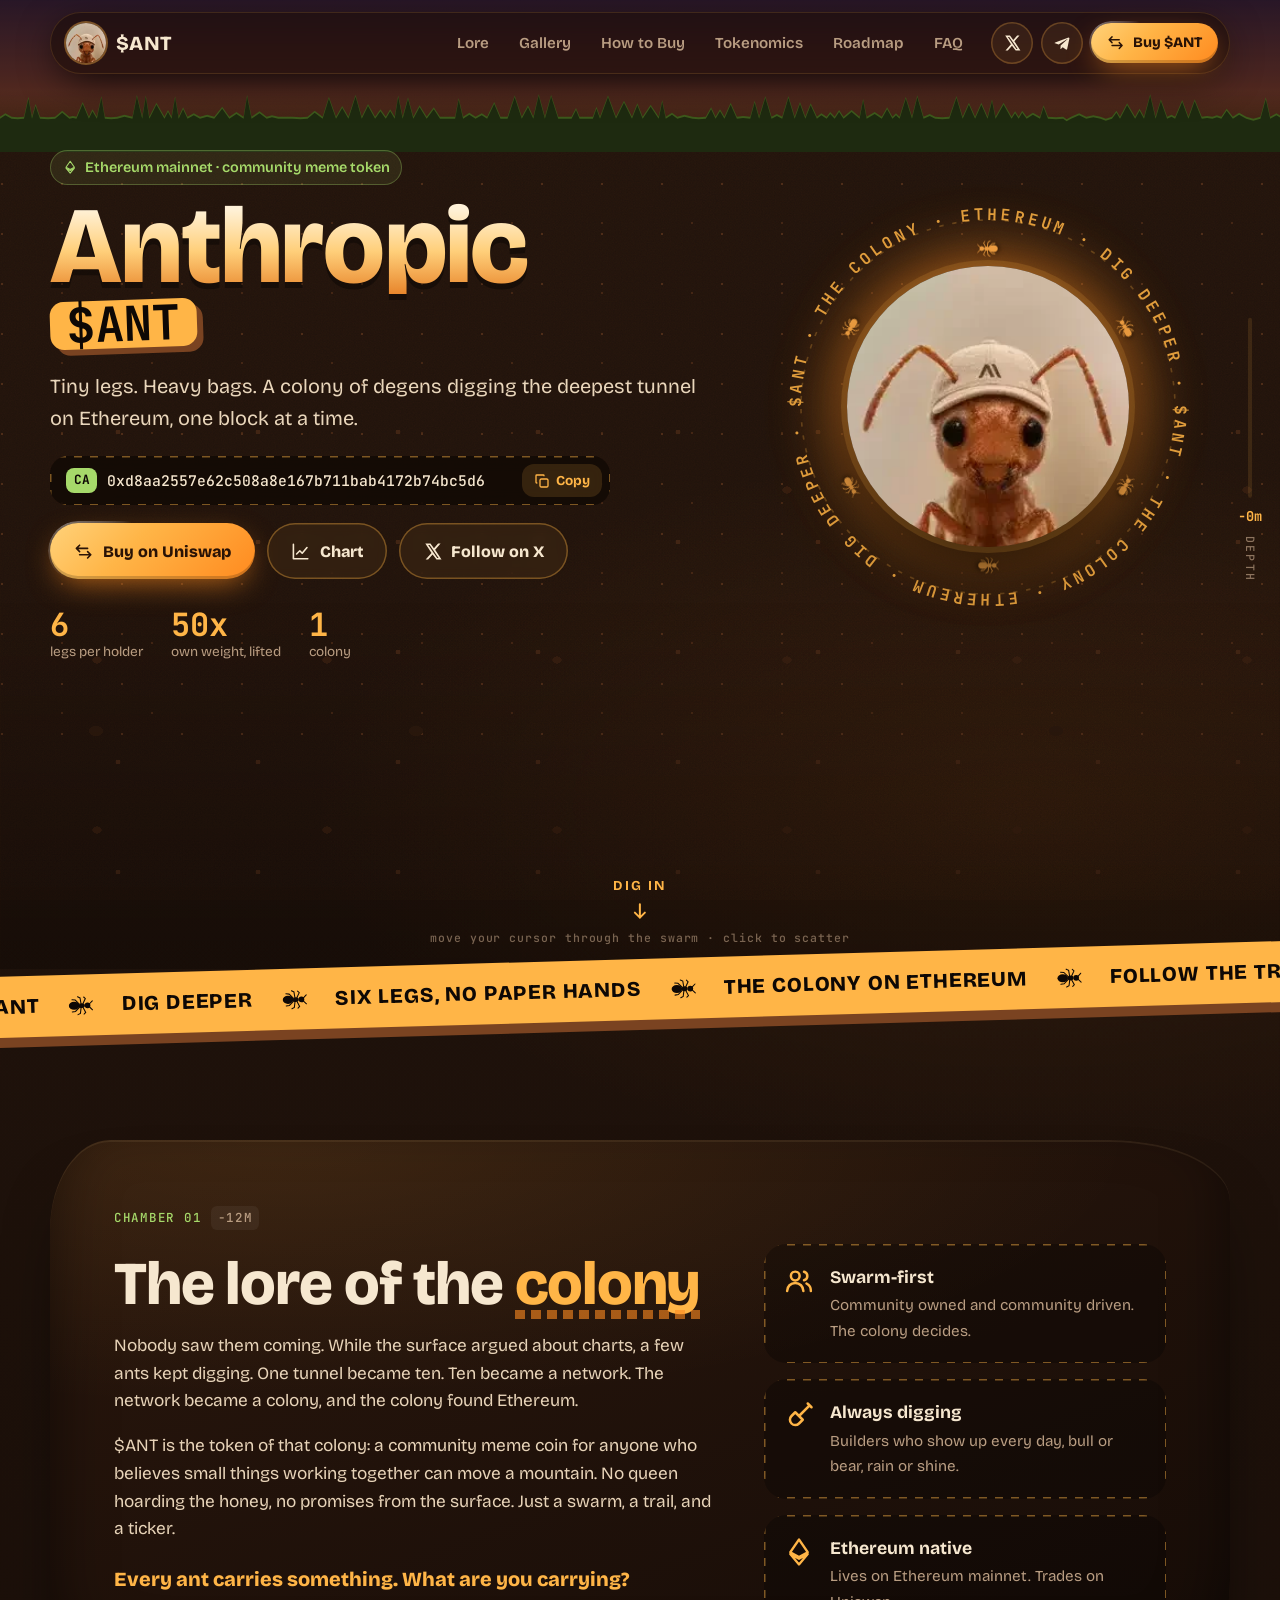
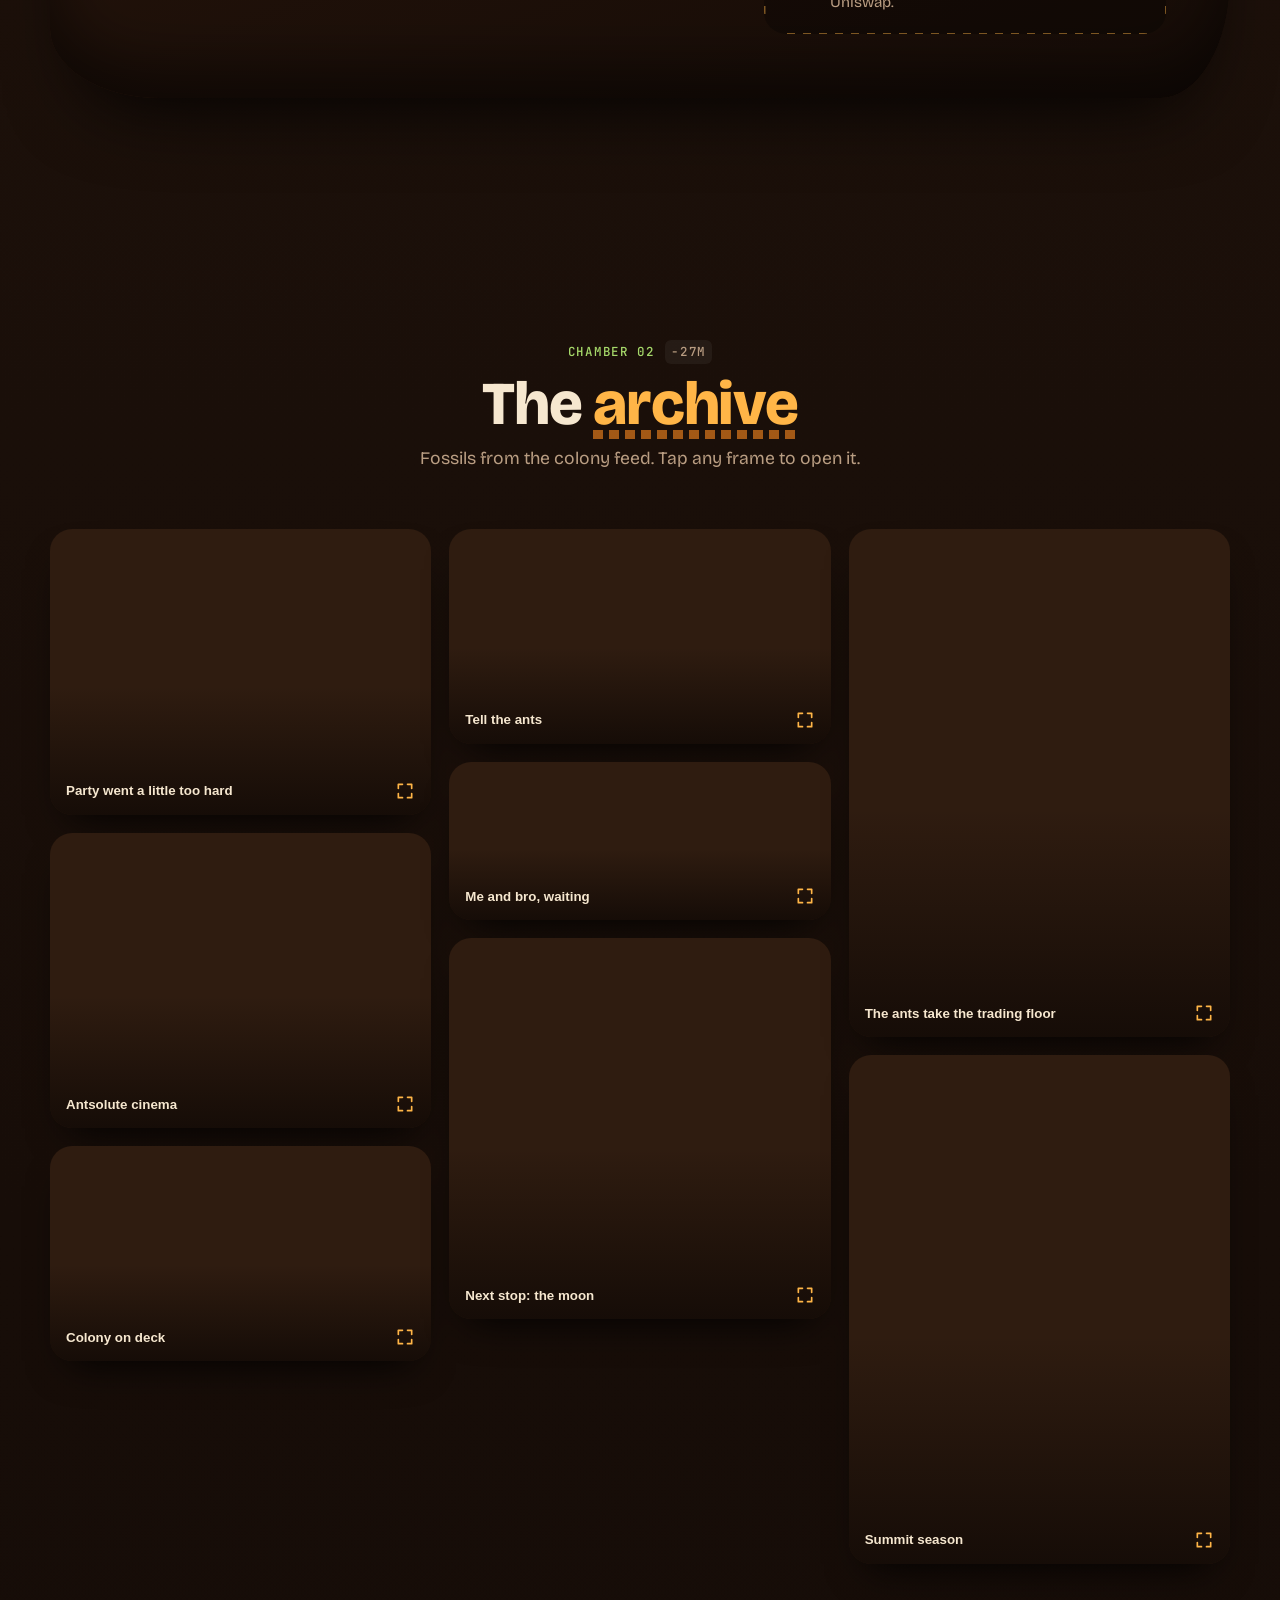
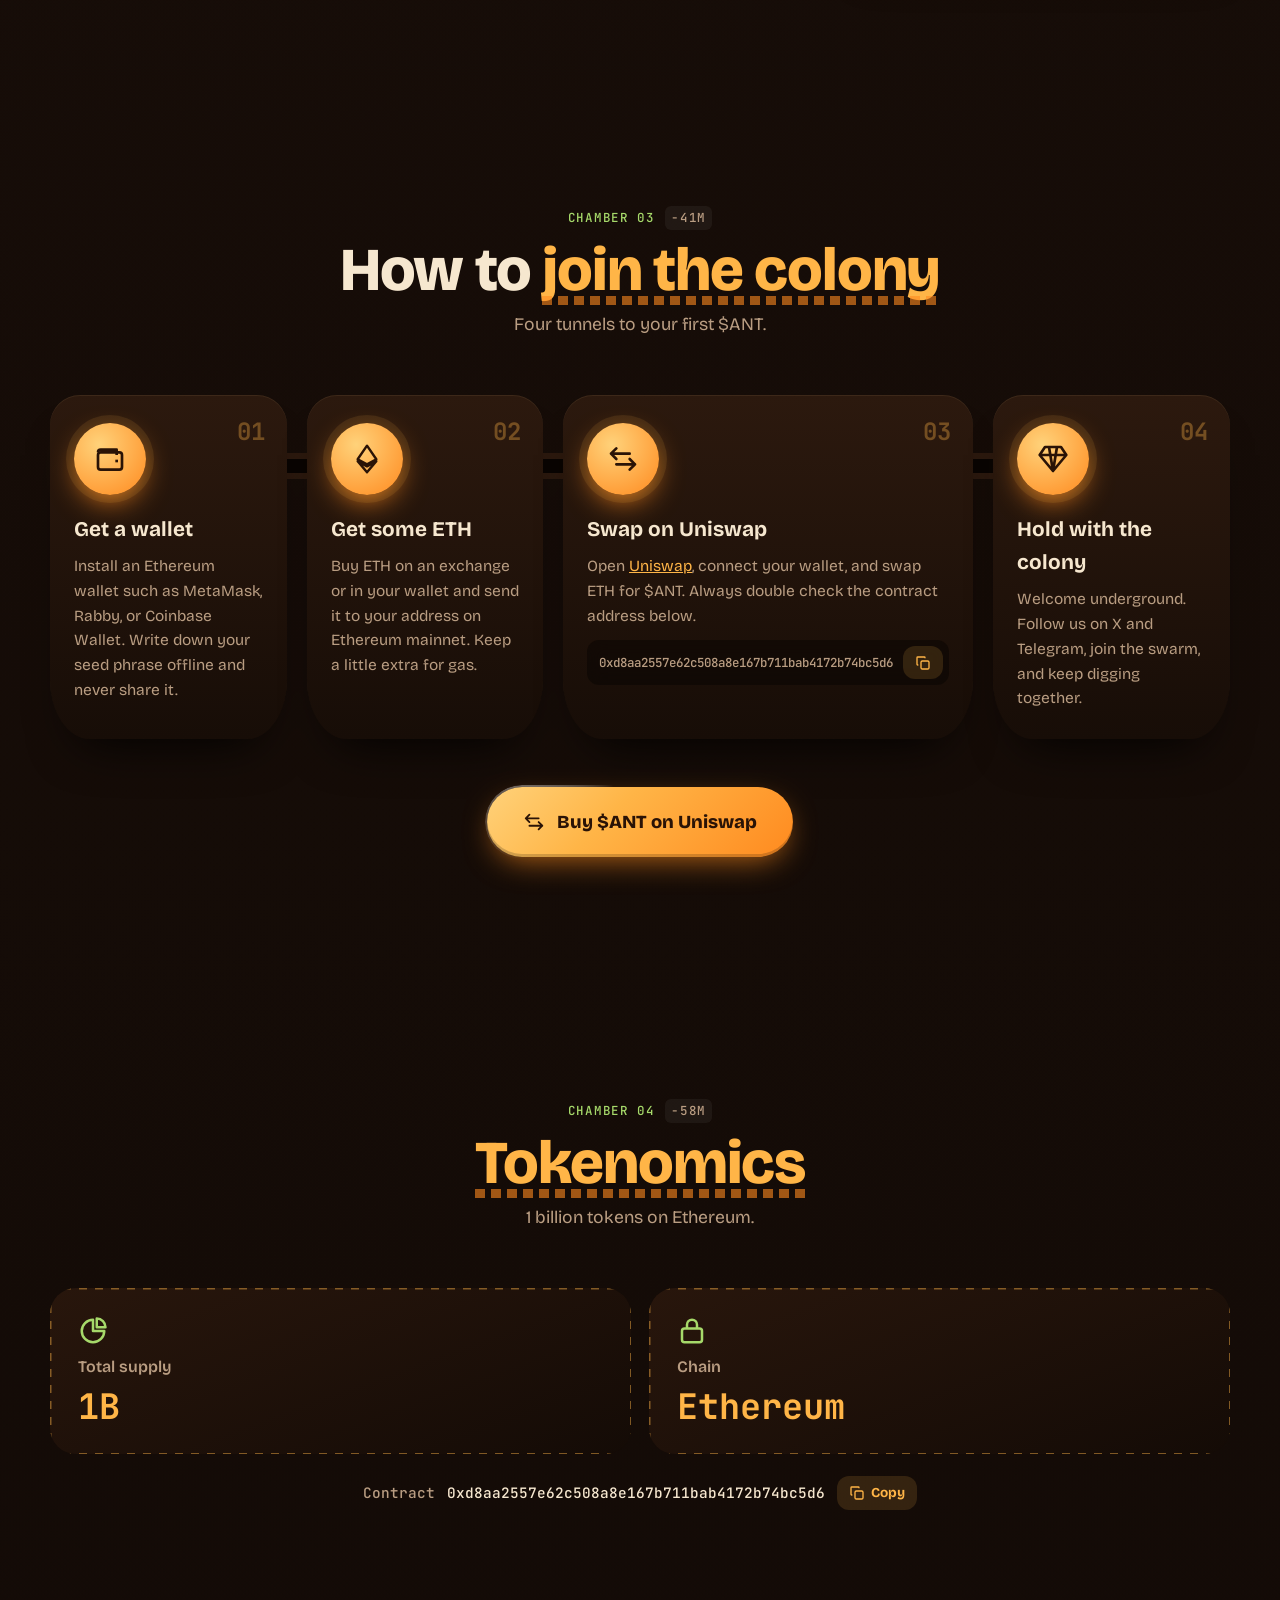
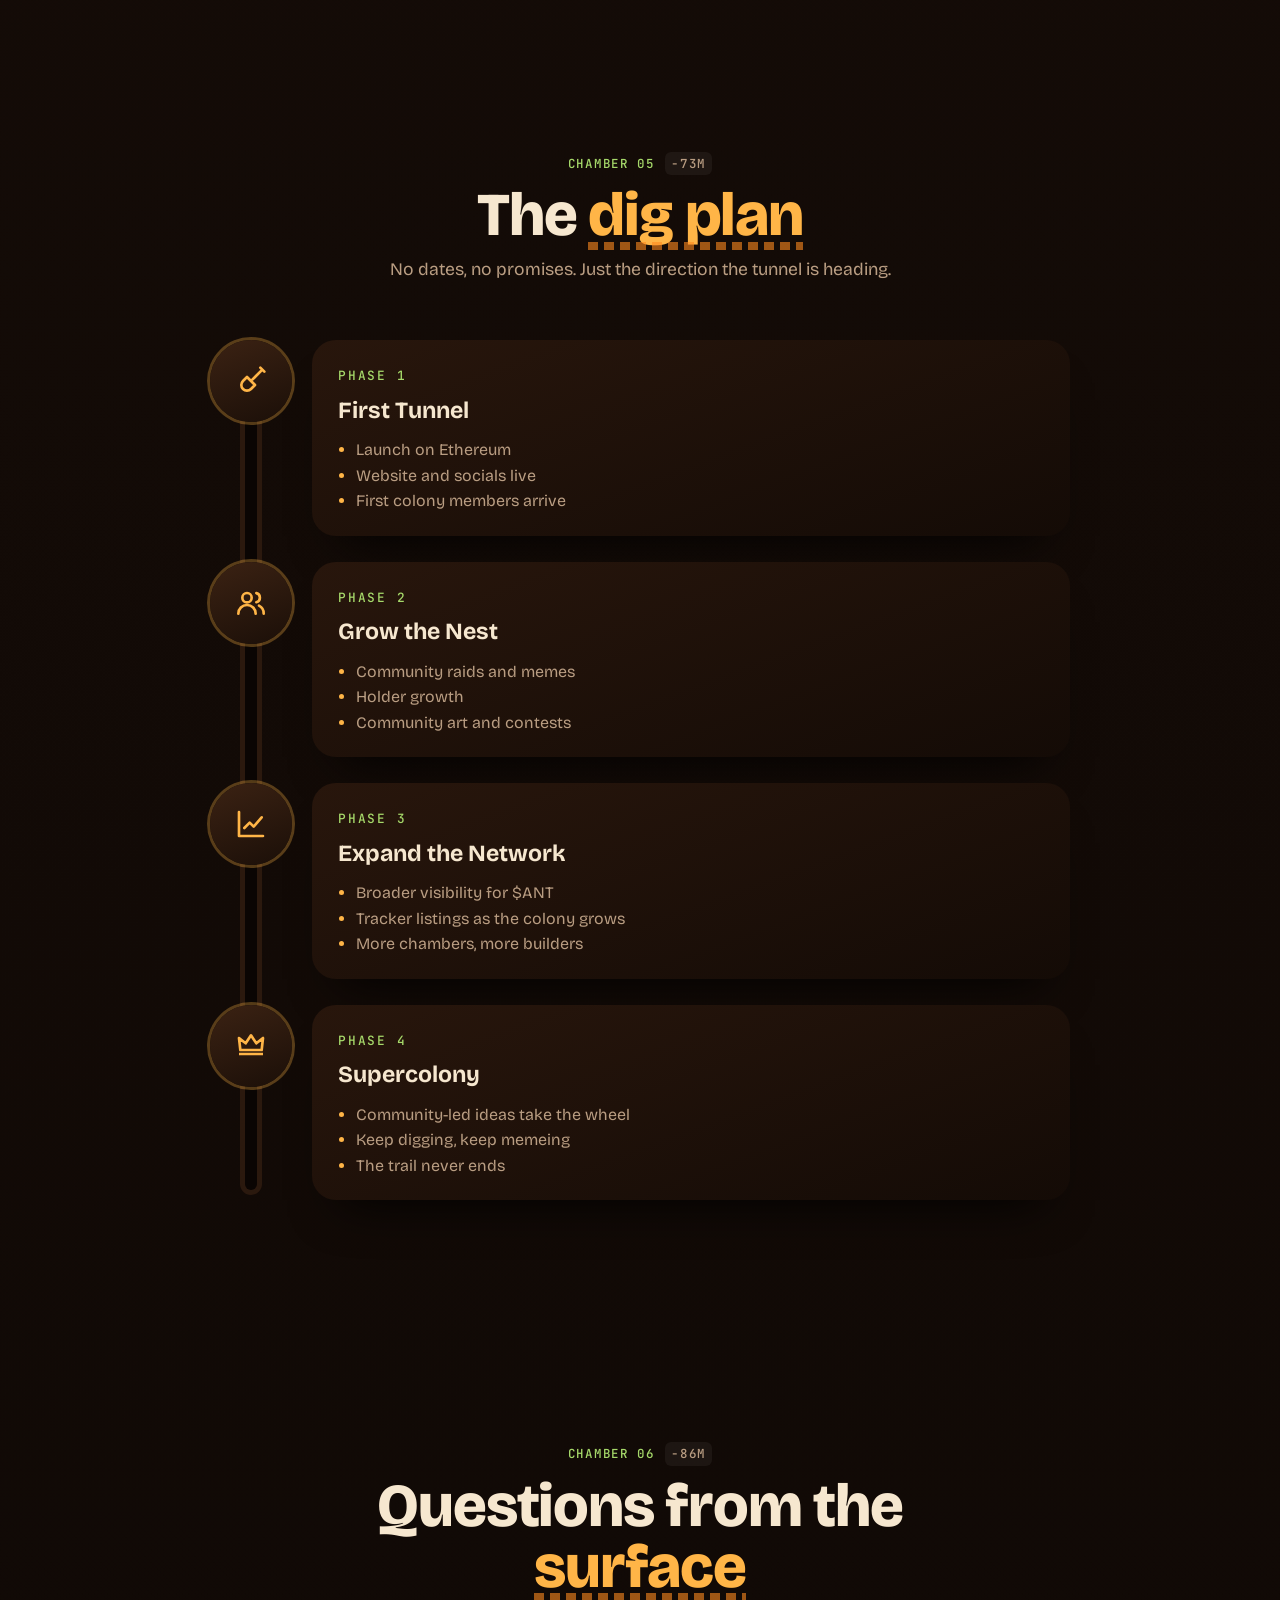
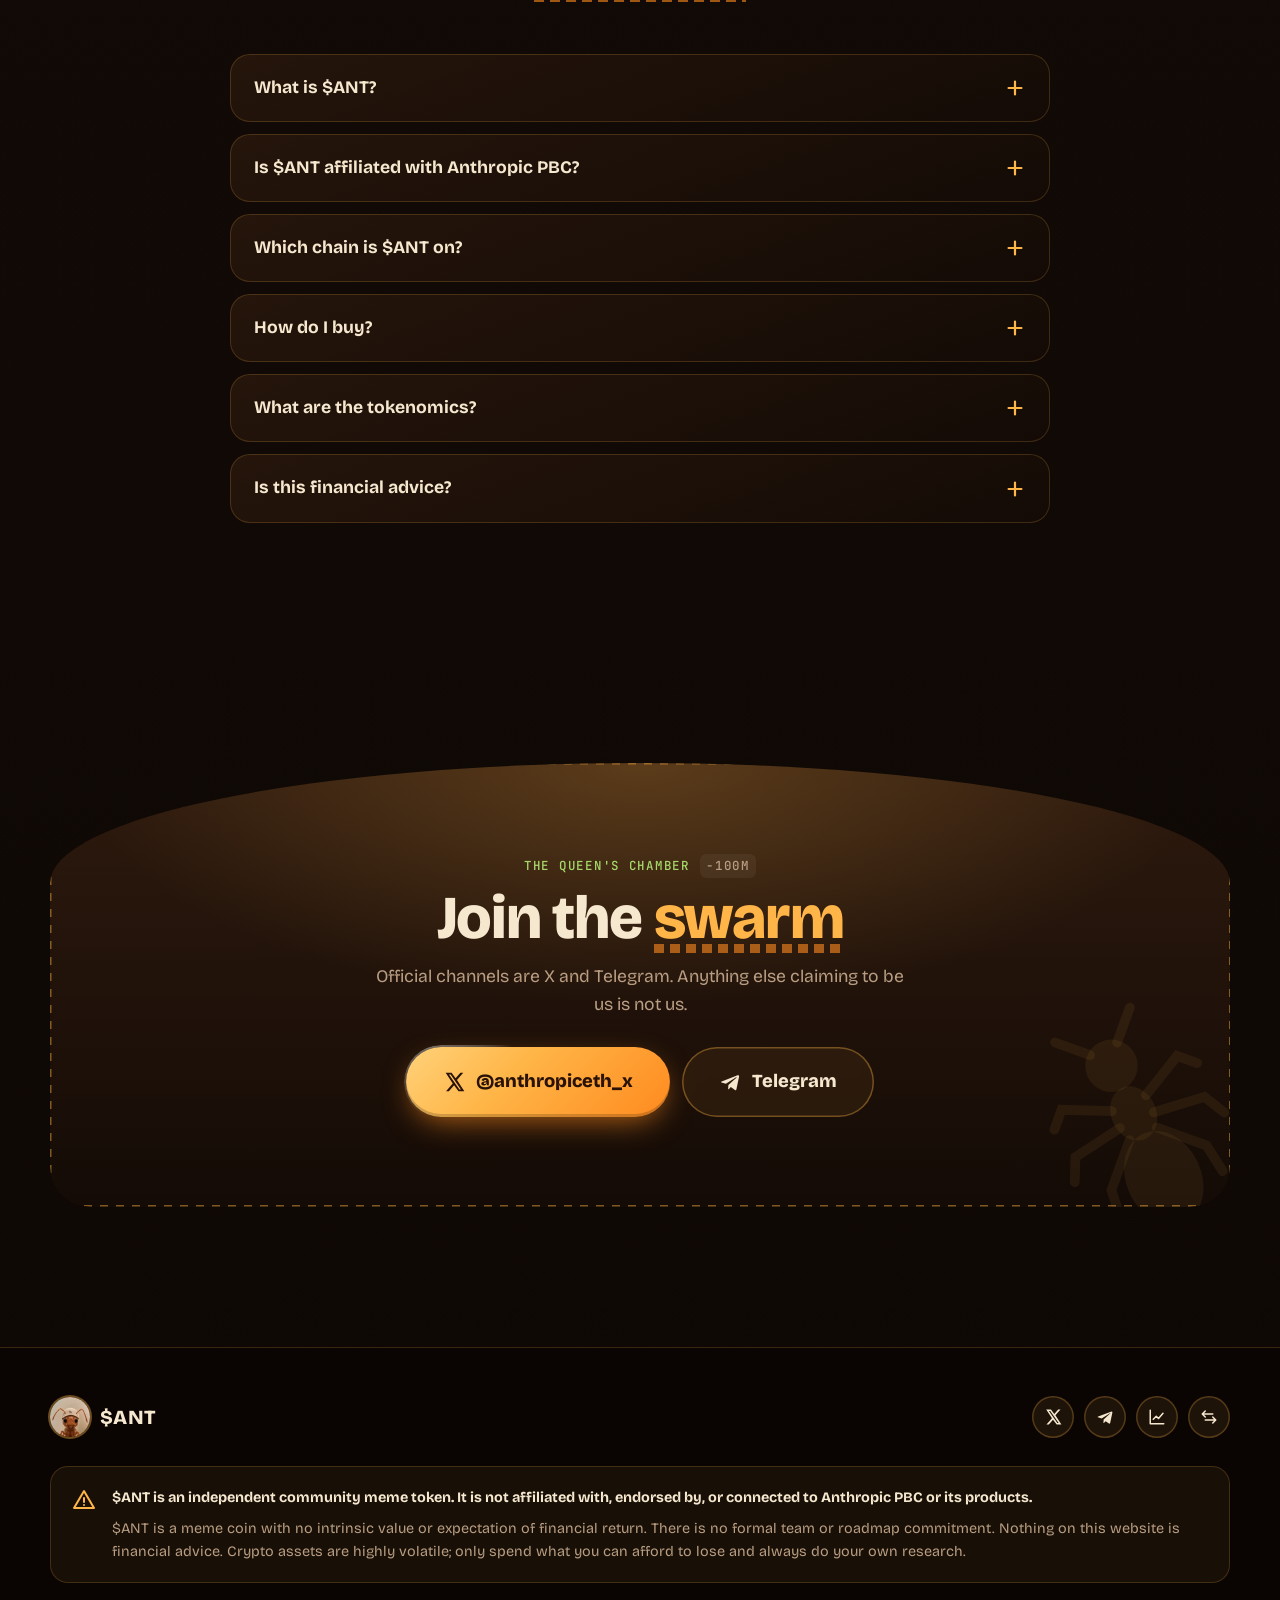
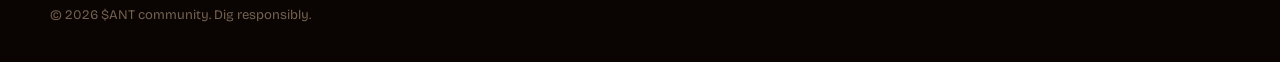
==== commit 327a5f2f: "Update the antoneth.fun contract address Point the colony page, buy links, and Dexscreener chart at " ====
--- a/anthropic/index.html
+++ b/anthropic/index.html
@@ -75,7 +75,7 @@
   <div class="nav__cta">
     <a class="icon-btn" data-x-link href="https://x.com/anthropiceth_x" target="_blank" rel="noopener" aria-label="$ANT on X"><svg><use href="#i-x"/></svg></a>
     <a class="icon-btn" data-tg-link href="https://t.me/anthropiceth_tg" target="_blank" rel="noopener" aria-label="$ANT on Telegram"><svg><use href="#i-tg"/></svg></a>
-    <a class="btn btn--amber btn--sm magnetic" data-buy-link href="https://app.uniswap.org/swap?chain=mainnet&amp;inputCurrency=NATIVE&amp;outputCurrency=0xb4c879af837b49c398ba756bdf4fc6c85f4a8dca" target="_blank" rel="noopener"><svg><use href="#i-swap"/></svg><span>Buy $ANT</span></a>
+    <a class="btn btn--amber btn--sm magnetic" data-buy-link href="https://app.uniswap.org/swap?chain=mainnet&amp;inputCurrency=NATIVE&amp;outputCurrency=0xd8aa2557e62c508a8e167b711bab4172b74bc5d6" target="_blank" rel="noopener"><svg><use href="#i-swap"/></svg><span>Buy $ANT</span></a>
     <button class="icon-btn nav__toggle" id="navToggle" aria-label="Open menu" aria-expanded="false" aria-controls="navLinks"><svg><use href="#i-menu"/></svg></button>
   </div>
 </header>
@@ -110,13 +110,13 @@
 
       <div class="ca reveal march" id="caBox">
         <span class="ca__label">CA</span>
-        <code class="ca__value" id="caValue">0xb4c879af837b49c398ba756bdf4fc6c85f4a8dca</code>
+        <code class="ca__value" id="caValue">0xd8aa2557e62c508a8e167b711bab4172b74bc5d6</code>
         <button class="ca__copy" id="caCopy" type="button" aria-label="Copy contract address"><svg class="ico-copy"><use href="#i-copy"/></svg><svg class="ico-ok"><use href="#i-check"/></svg><span class="ca__copy-text">Copy</span></button>
       </div>
 
       <div class="hero__btns reveal">
-        <a class="btn btn--amber magnetic" data-buy-link href="https://app.uniswap.org/swap?chain=mainnet&amp;inputCurrency=NATIVE&amp;outputCurrency=0xb4c879af837b49c398ba756bdf4fc6c85f4a8dca" target="_blank" rel="noopener"><svg><use href="#i-swap"/></svg><span>Buy on Uniswap</span></a>
-        <a class="btn btn--ghost magnetic" data-chart-link href="https://dexscreener.com/ethereum/0xf0dac68bdda3b651a9c9a48cbfba9ff178067d57674fb9cfb33b499a36228ccc" target="_blank" rel="noopener"><svg><use href="#i-chart"/></svg><span>Chart</span></a>
+        <a class="btn btn--amber magnetic" data-buy-link href="https://app.uniswap.org/swap?chain=mainnet&amp;inputCurrency=NATIVE&amp;outputCurrency=0xd8aa2557e62c508a8e167b711bab4172b74bc5d6" target="_blank" rel="noopener"><svg><use href="#i-swap"/></svg><span>Buy on Uniswap</span></a>
+        <a class="btn btn--ghost magnetic" data-chart-link href="https://dexscreener.com/ethereum/0x4fc4c9e786c60886bf38b858465cc1b071e08ac57ae18d202b99c84f948c3e94" target="_blank" rel="noopener"><svg><use href="#i-chart"/></svg><span>Chart</span></a>
         <a class="btn btn--ghost magnetic" data-x-link href="https://x.com/anthropiceth_x" target="_blank" rel="noopener"><svg><use href="#i-x"/></svg><span>Follow on X</span></a>
       </div>
 
@@ -209,8 +209,8 @@
       <div class="step__num">03</div>
       <div class="step__icon"><svg><use href="#i-swap"/></svg></div>
       <h3>Swap on Uniswap</h3>
-      <p>Open <a data-buy-link href="https://app.uniswap.org/swap?chain=mainnet&amp;inputCurrency=NATIVE&amp;outputCurrency=0xb4c879af837b49c398ba756bdf4fc6c85f4a8dca" target="_blank" rel="noopener">Uniswap</a>, connect your wallet, and swap ETH for $ANT. Always double check the contract address below.</p>
-      <div class="ca ca--mini" data-ca-mini><code data-ca-text>0xb4c879af837b49c398ba756bdf4fc6c85f4a8dca</code><button type="button" class="ca__copy" data-copy-ca aria-label="Copy contract address"><svg class="ico-copy"><use href="#i-copy"/></svg><svg class="ico-ok"><use href="#i-check"/></svg></button></div>
+      <p>Open <a data-buy-link href="https://app.uniswap.org/swap?chain=mainnet&amp;inputCurrency=NATIVE&amp;outputCurrency=0xd8aa2557e62c508a8e167b711bab4172b74bc5d6" target="_blank" rel="noopener">Uniswap</a>, connect your wallet, and swap ETH for $ANT. Always double check the contract address below.</p>
+      <div class="ca ca--mini" data-ca-mini><code data-ca-text>0xd8aa2557e62c508a8e167b711bab4172b74bc5d6</code><button type="button" class="ca__copy" data-copy-ca aria-label="Copy contract address"><svg class="ico-copy"><use href="#i-copy"/></svg><svg class="ico-ok"><use href="#i-check"/></svg></button></div>
     </li>
     <li class="step reveal">
       <div class="step__num">04</div>
@@ -219,7 +219,7 @@
       <p>Welcome underground. Follow us on X and Telegram, join the swarm, and keep digging together.</p>
     </li>
   </ol>
-  <div class="center reveal"><a class="btn btn--amber btn--lg magnetic" data-buy-link href="https://app.uniswap.org/swap?chain=mainnet&amp;inputCurrency=NATIVE&amp;outputCurrency=0xb4c879af837b49c398ba756bdf4fc6c85f4a8dca" target="_blank" rel="noopener"><svg><use href="#i-swap"/></svg><span>Buy $ANT on Uniswap</span></a></div>
+  <div class="center reveal"><a class="btn btn--amber btn--lg magnetic" data-buy-link href="https://app.uniswap.org/swap?chain=mainnet&amp;inputCurrency=NATIVE&amp;outputCurrency=0xd8aa2557e62c508a8e167b711bab4172b74bc5d6" target="_blank" rel="noopener"><svg><use href="#i-swap"/></svg><span>Buy $ANT on Uniswap</span></a></div>
 </section>
 
 <!-- ============ TOKENOMICS ============ -->
@@ -233,7 +233,7 @@
     <div class="tok reveal march"><svg><use href="#i-pie"/></svg><span>Total supply</span><b>1B</b></div>
     <div class="tok reveal march"><svg><use href="#i-lock"/></svg><span>Chain</span><b data-chain>Ethereum</b></div>
   </div>
-  <div class="tok-ca reveal"><span>Contract</span><code data-ca-text>0xb4c879af837b49c398ba756bdf4fc6c85f4a8dca</code><button type="button" class="ca__copy" data-copy-ca aria-label="Copy contract address"><svg class="ico-copy"><use href="#i-copy"/></svg><svg class="ico-ok"><use href="#i-check"/></svg><span class="ca__copy-text">Copy</span></button></div>
+  <div class="tok-ca reveal"><span>Contract</span><code data-ca-text>0xd8aa2557e62c508a8e167b711bab4172b74bc5d6</code><button type="button" class="ca__copy" data-copy-ca aria-label="Copy contract address"><svg class="ico-copy"><use href="#i-copy"/></svg><svg class="ico-ok"><use href="#i-check"/></svg><span class="ca__copy-text">Copy</span></button></div>
 </section>
 
 <!-- ============ ROADMAP ============ -->
@@ -285,8 +285,8 @@
     <div class="footer__links">
       <a data-x-link href="https://x.com/anthropiceth_x" target="_blank" rel="noopener" class="icon-btn" aria-label="X"><svg><use href="#i-x"/></svg></a>
       <a data-tg-link href="https://t.me/anthropiceth_tg" target="_blank" rel="noopener" class="icon-btn" aria-label="Telegram"><svg><use href="#i-tg"/></svg></a>
-      <a data-chart-link href="https://dexscreener.com/ethereum/0xf0dac68bdda3b651a9c9a48cbfba9ff178067d57674fb9cfb33b499a36228ccc" target="_blank" rel="noopener" class="icon-btn" aria-label="Chart on DexScreener"><svg><use href="#i-chart"/></svg></a>
-      <a data-buy-link href="https://app.uniswap.org/swap?chain=mainnet&amp;inputCurrency=NATIVE&amp;outputCurrency=0xb4c879af837b49c398ba756bdf4fc6c85f4a8dca" target="_blank" rel="noopener" class="icon-btn" aria-label="Buy on Uniswap"><svg><use href="#i-swap"/></svg></a>
+      <a data-chart-link href="https://dexscreener.com/ethereum/0x4fc4c9e786c60886bf38b858465cc1b071e08ac57ae18d202b99c84f948c3e94" target="_blank" rel="noopener" class="icon-btn" aria-label="Chart on DexScreener"><svg><use href="#i-chart"/></svg></a>
+      <a data-buy-link href="https://app.uniswap.org/swap?chain=mainnet&amp;inputCurrency=NATIVE&amp;outputCurrency=0xd8aa2557e62c508a8e167b711bab4172b74bc5d6" target="_blank" rel="noopener" class="icon-btn" aria-label="Buy on Uniswap"><svg><use href="#i-swap"/></svg></a>
     </div>
   </div>
   <div class="disclaimer">
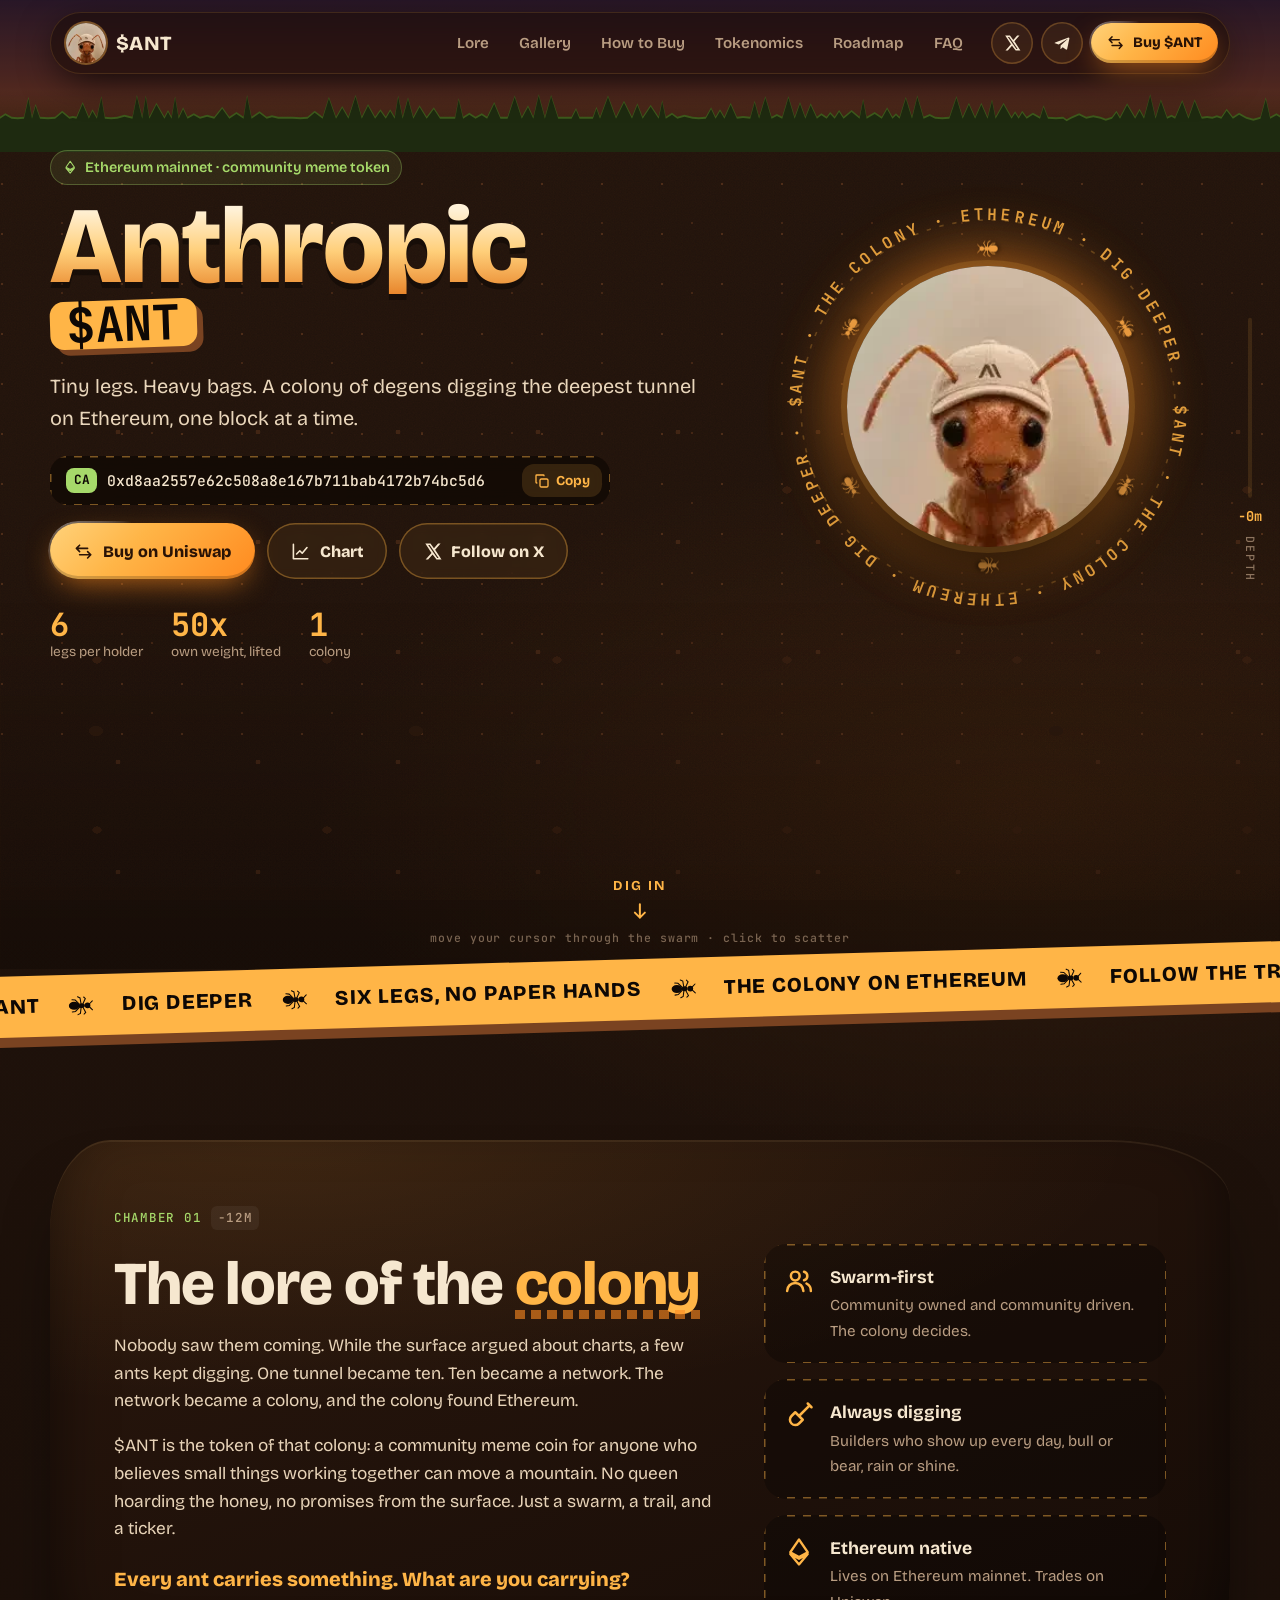
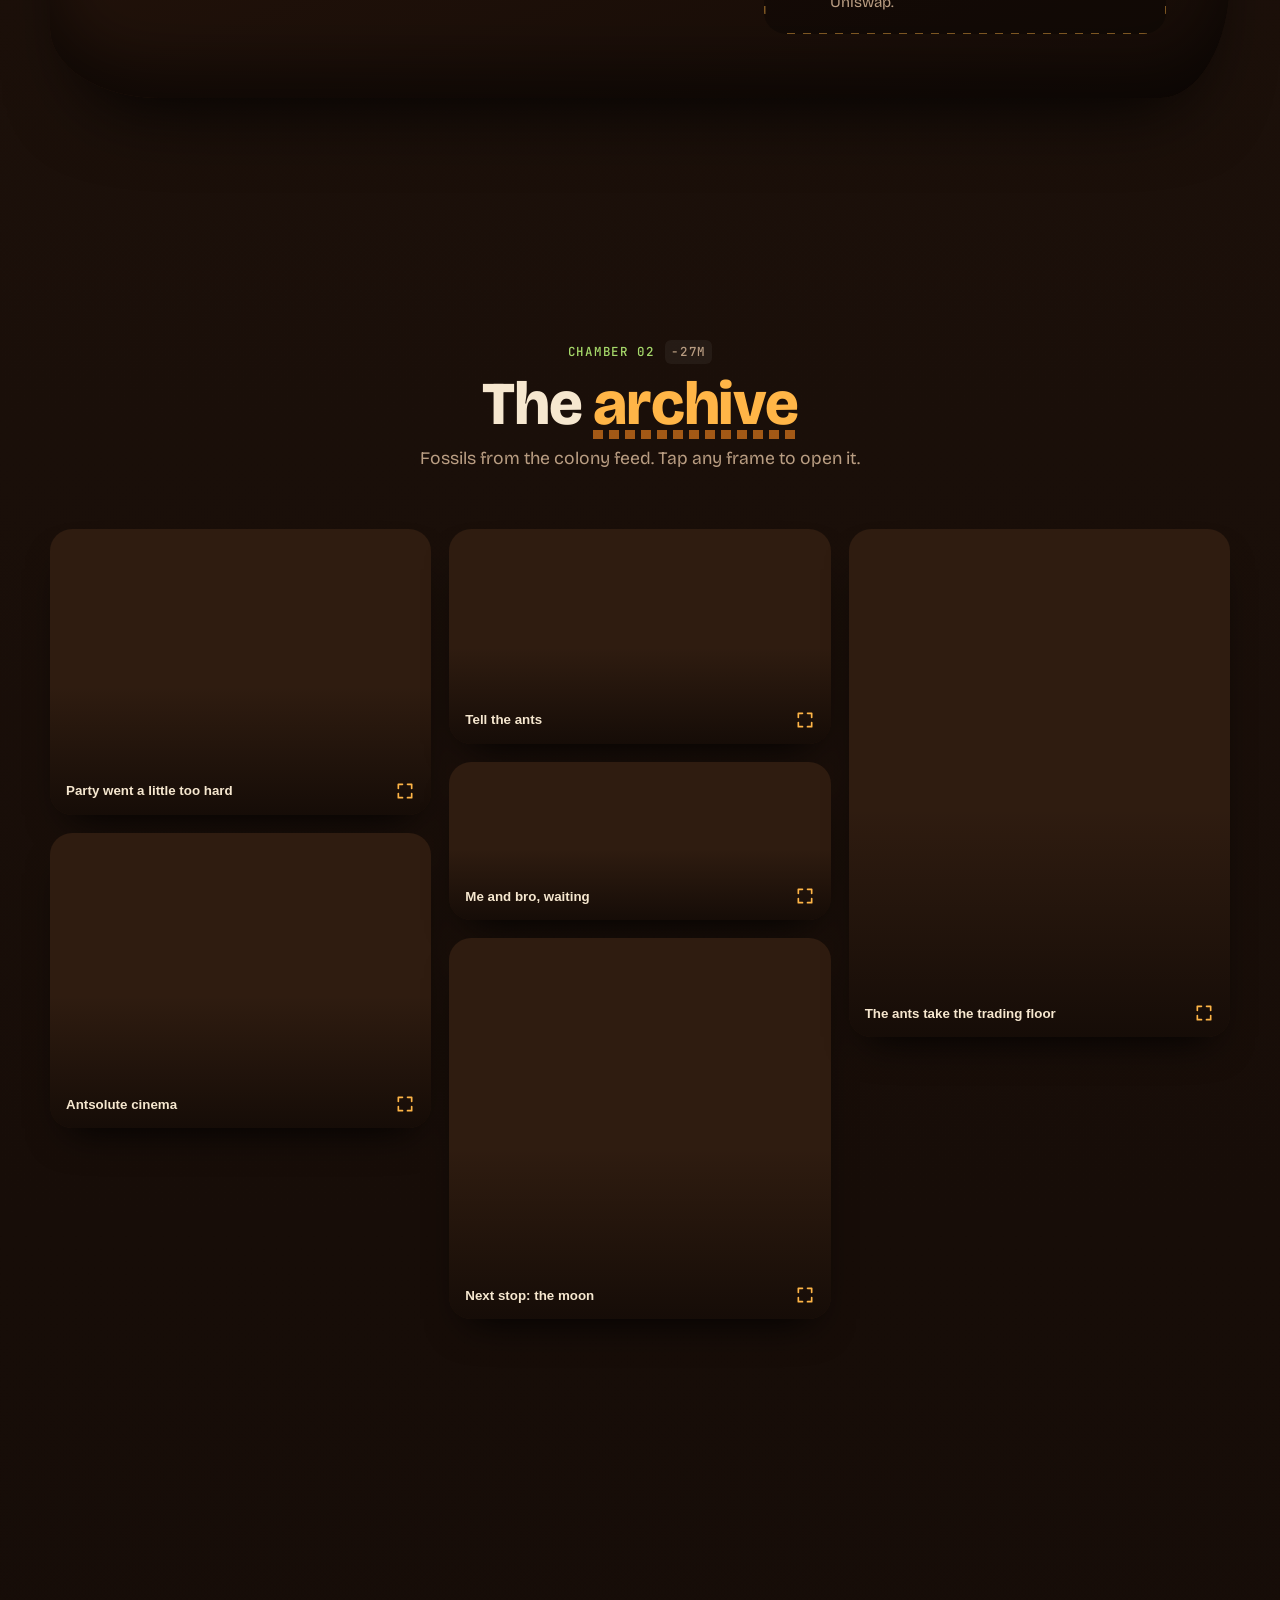
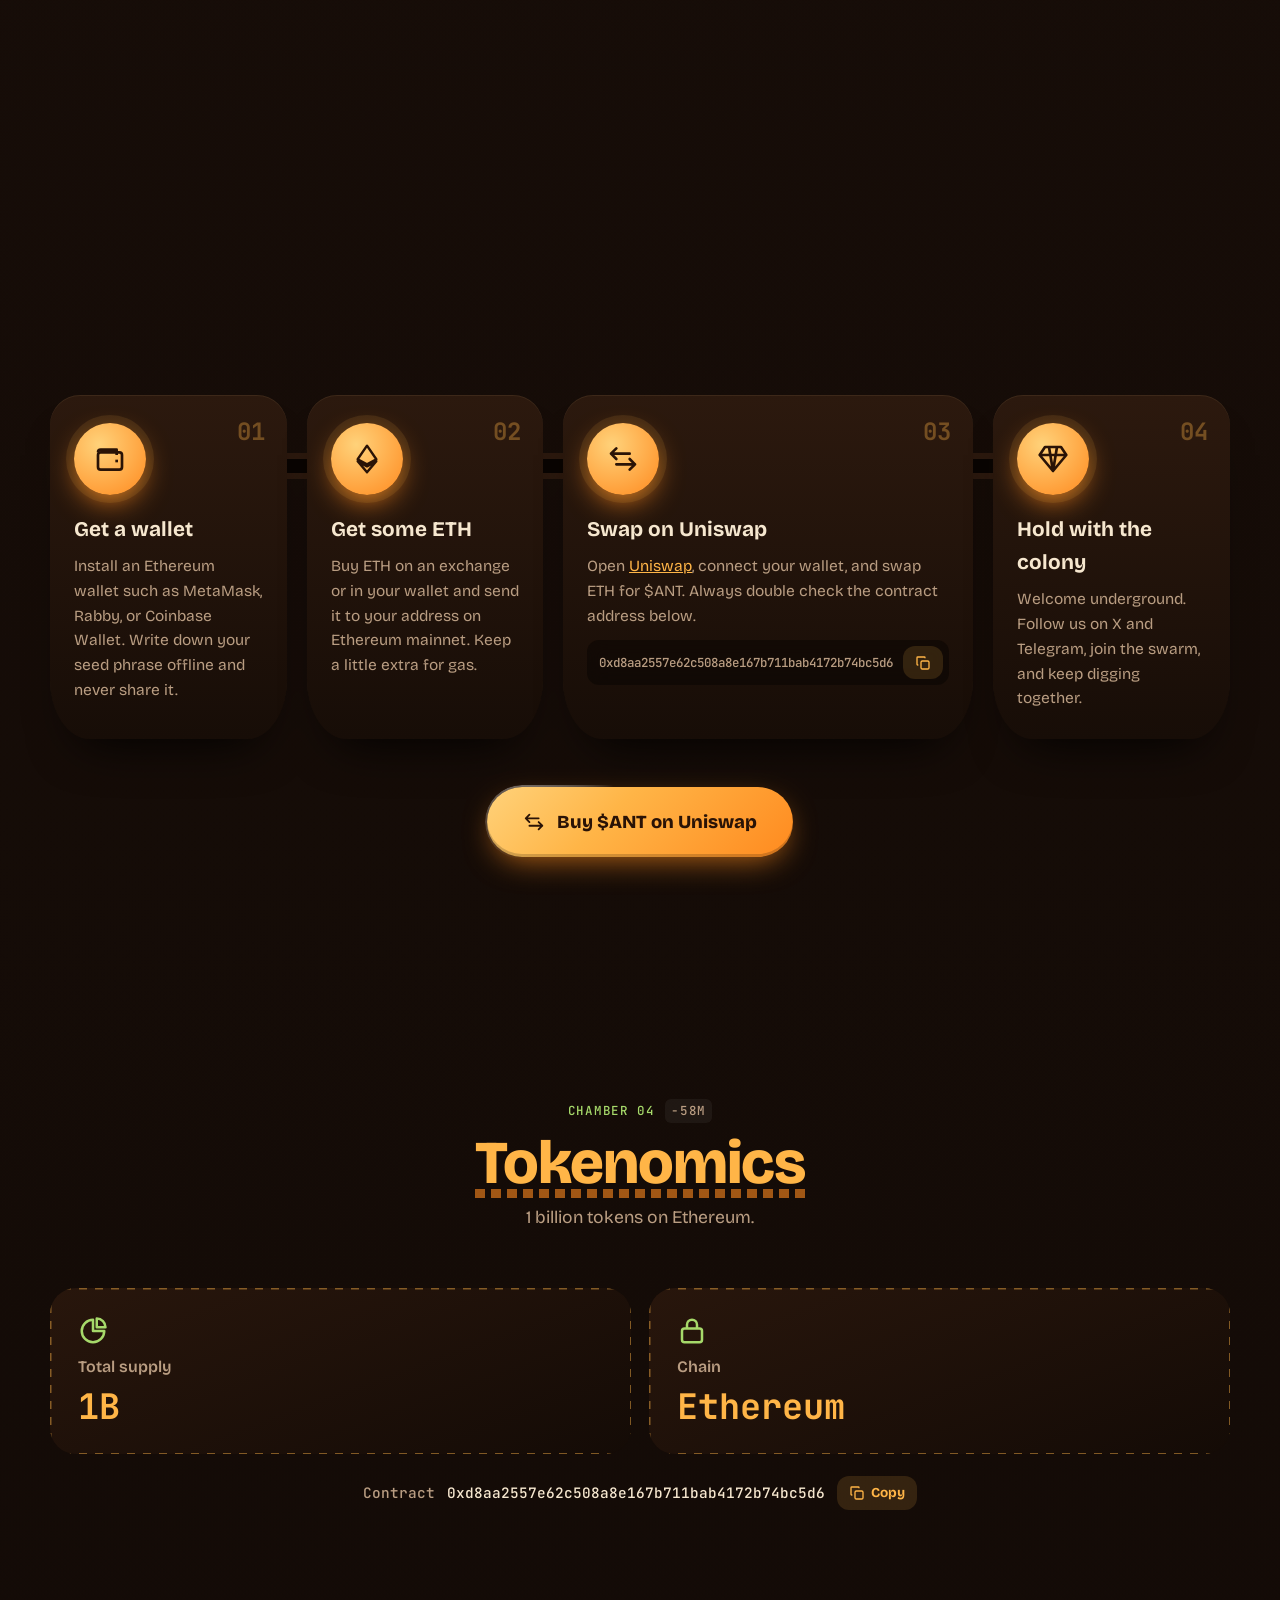
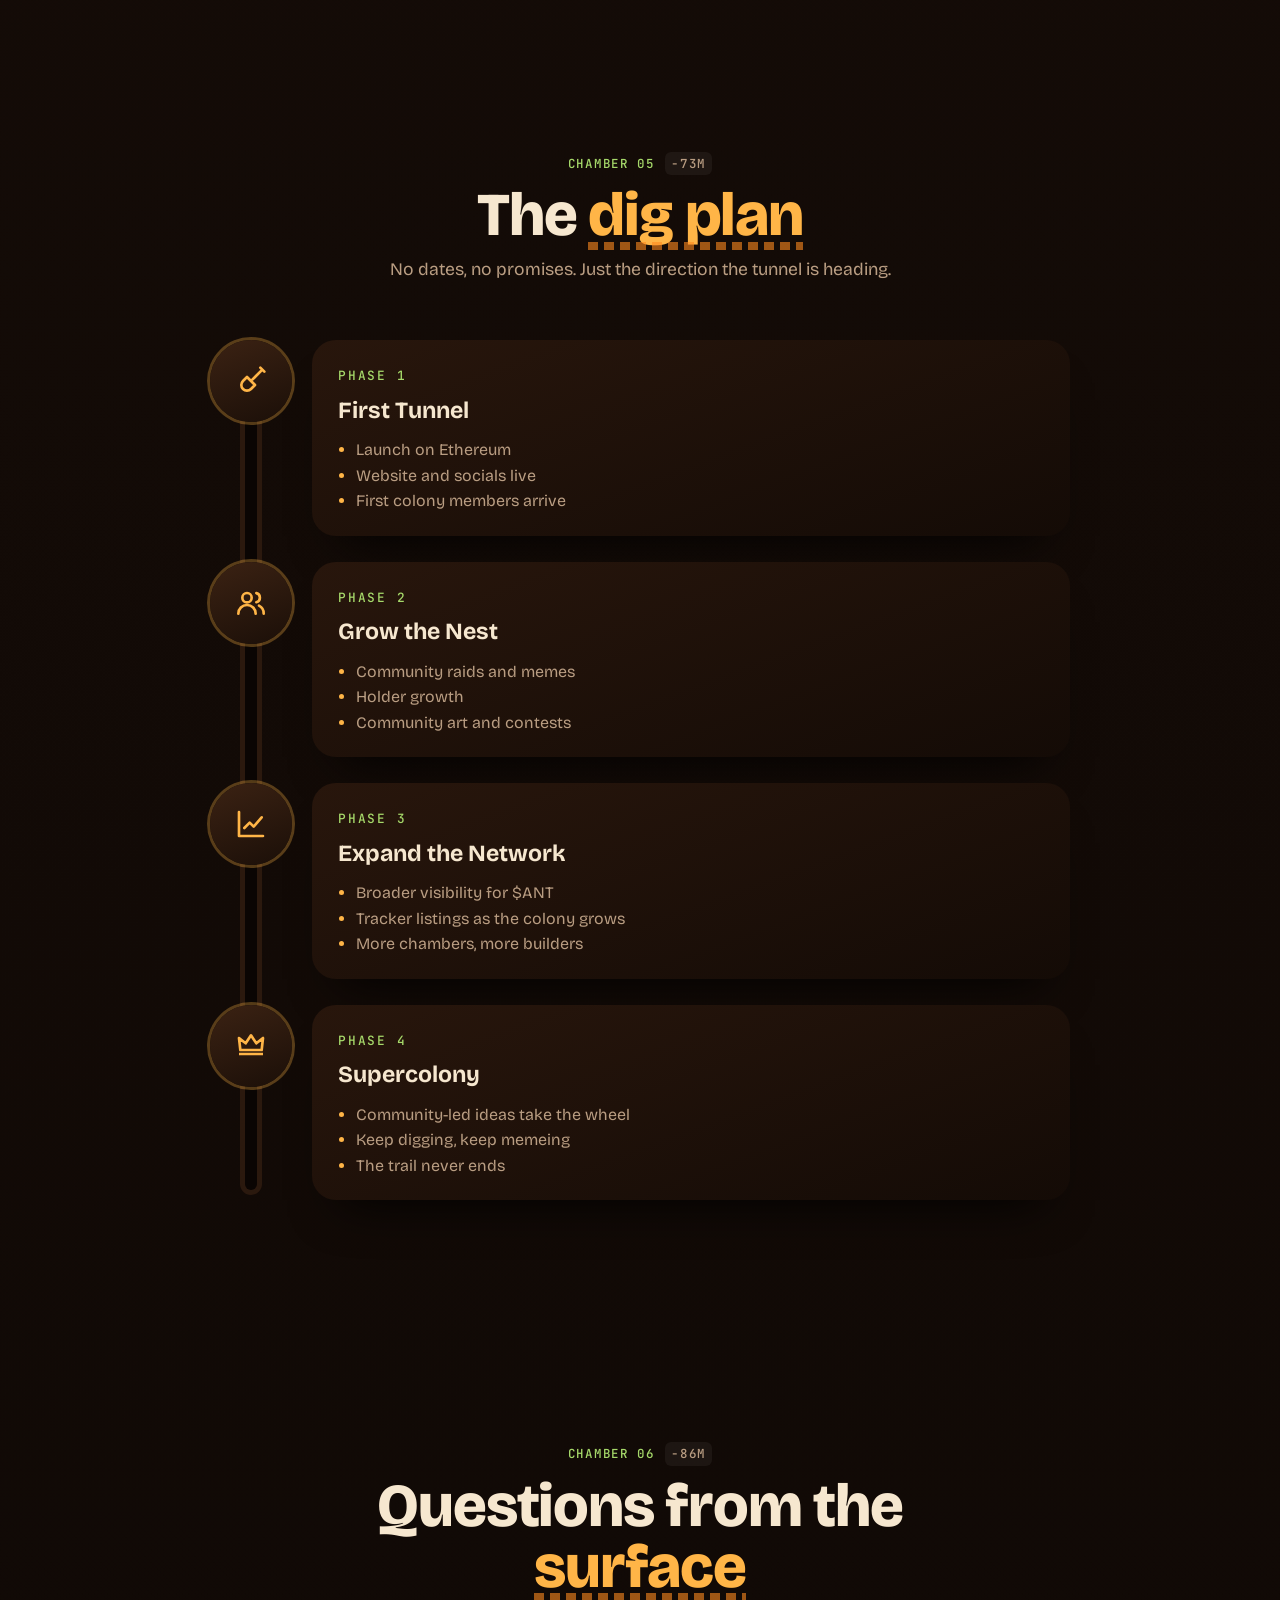
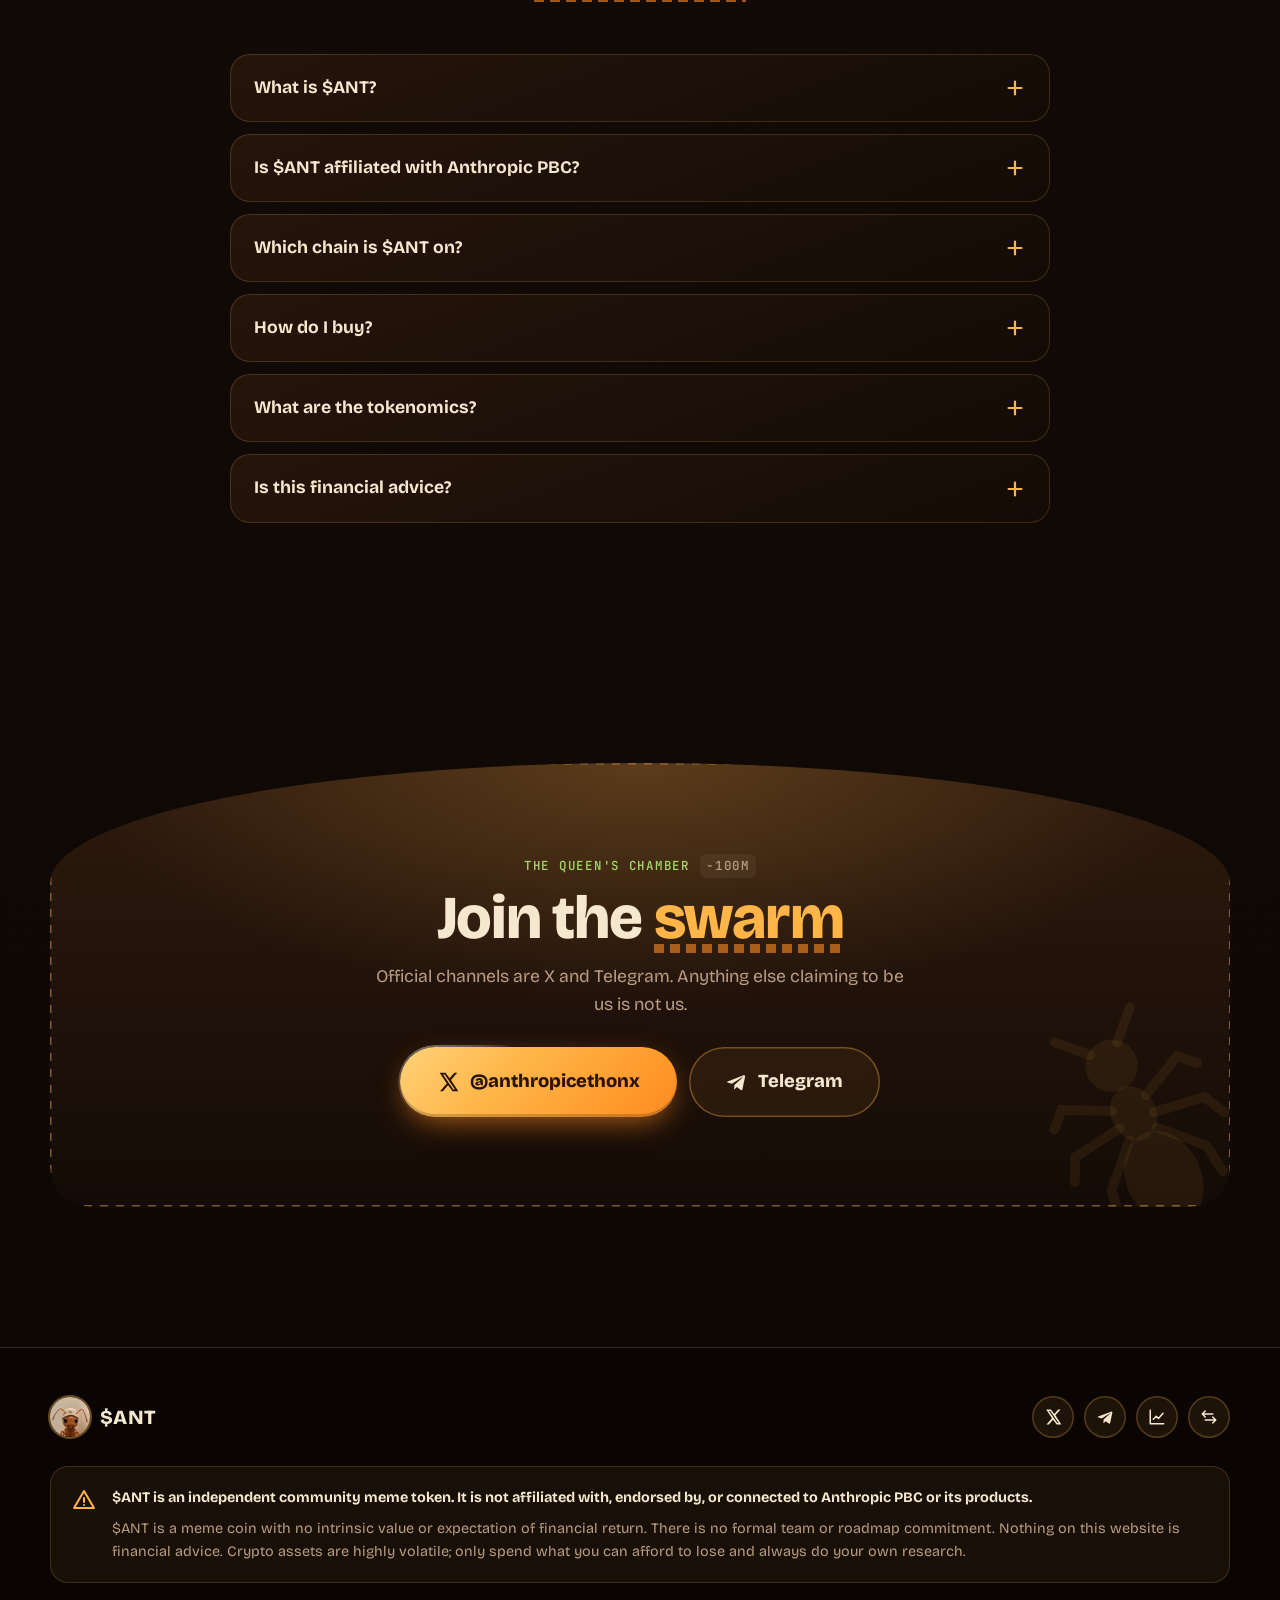
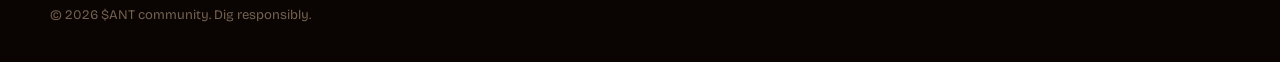
==== commit b804e03e: "Point the colony page at the new X account Use https://x.com/anthropicethonx in the nav, hero, commu" ====
--- a/anthropic/index.html
+++ b/anthropic/index.html
@@ -11,7 +11,7 @@
 <meta property="og:type" content="website">
 <meta property="og:image" content="https://www.antoneth.fun/assets/logo.png">
 <meta name="twitter:card" content="summary_large_image">
-<meta name="twitter:site" content="@anthropiceth_x">
+<meta name="twitter:site" content="@anthropicethonx">
 <link rel="canonical" href="https://www.antoneth.fun/">
 <meta property="og:url" content="https://www.antoneth.fun/">
 <link rel="icon" type="image/png" href="assets/logo.png">
@@ -73,7 +73,7 @@
     <a href="#faq">FAQ</a>
   </nav>
   <div class="nav__cta">
-    <a class="icon-btn" data-x-link href="https://x.com/anthropiceth_x" target="_blank" rel="noopener" aria-label="$ANT on X"><svg><use href="#i-x"/></svg></a>
+    <a class="icon-btn" data-x-link href="https://x.com/anthropicethonx" target="_blank" rel="noopener" aria-label="$ANT on X"><svg><use href="#i-x"/></svg></a>
     <a class="icon-btn" data-tg-link href="https://t.me/anthropiceth_tg" target="_blank" rel="noopener" aria-label="$ANT on Telegram"><svg><use href="#i-tg"/></svg></a>
     <a class="btn btn--amber btn--sm magnetic" data-buy-link href="https://app.uniswap.org/swap?chain=mainnet&amp;inputCurrency=NATIVE&amp;outputCurrency=0xd8aa2557e62c508a8e167b711bab4172b74bc5d6" target="_blank" rel="noopener"><svg><use href="#i-swap"/></svg><span>Buy $ANT</span></a>
     <button class="icon-btn nav__toggle" id="navToggle" aria-label="Open menu" aria-expanded="false" aria-controls="navLinks"><svg><use href="#i-menu"/></svg></button>
@@ -117,7 +117,7 @@
       <div class="hero__btns reveal">
         <a class="btn btn--amber magnetic" data-buy-link href="https://app.uniswap.org/swap?chain=mainnet&amp;inputCurrency=NATIVE&amp;outputCurrency=0xd8aa2557e62c508a8e167b711bab4172b74bc5d6" target="_blank" rel="noopener"><svg><use href="#i-swap"/></svg><span>Buy on Uniswap</span></a>
         <a class="btn btn--ghost magnetic" data-chart-link href="https://dexscreener.com/ethereum/0x4fc4c9e786c60886bf38b858465cc1b071e08ac57ae18d202b99c84f948c3e94" target="_blank" rel="noopener"><svg><use href="#i-chart"/></svg><span>Chart</span></a>
-        <a class="btn btn--ghost magnetic" data-x-link href="https://x.com/anthropiceth_x" target="_blank" rel="noopener"><svg><use href="#i-x"/></svg><span>Follow on X</span></a>
+        <a class="btn btn--ghost magnetic" data-x-link href="https://x.com/anthropicethonx" target="_blank" rel="noopener"><svg><use href="#i-x"/></svg><span>Follow on X</span></a>
       </div>
 
       <ul class="hero__stats reveal">
@@ -273,7 +273,7 @@
     <div class="chamber__tag"><span>The Queen's Chamber</span><em>-100m</em></div>
     <h2 class="h2">Join the <span class="hl">swarm</span></h2>
     <p>Official channels are X and Telegram. Anything else claiming to be us is not us.</p>
-    <div class="queen__links"><a class="btn btn--amber btn--lg magnetic" data-x-link href="https://x.com/anthropiceth_x" target="_blank" rel="noopener"><svg><use href="#i-x"/></svg><span data-x-handle>@anthropiceth_x</span></a><a class="btn btn--ghost btn--lg magnetic" data-tg-link href="https://t.me/anthropiceth_tg" target="_blank" rel="noopener"><svg><use href="#i-tg"/></svg><span>Telegram</span></a></div>
+    <div class="queen__links"><a class="btn btn--amber btn--lg magnetic" data-x-link href="https://x.com/anthropicethonx" target="_blank" rel="noopener"><svg><use href="#i-x"/></svg><span data-x-handle>@anthropicethonx</span></a><a class="btn btn--ghost btn--lg magnetic" data-tg-link href="https://t.me/anthropiceth_tg" target="_blank" rel="noopener"><svg><use href="#i-tg"/></svg><span>Telegram</span></a></div>
     <svg class="queen__ant" aria-hidden="true"><use href="#i-ant"/></svg>
   </div>
 </section>
@@ -283,7 +283,7 @@
   <div class="footer__top">
     <a class="nav__brand" href="#top"><img src="assets/logo.png" alt="" width="40" height="40" class="nav__logo"><span>$ANT</span></a>
     <div class="footer__links">
-      <a data-x-link href="https://x.com/anthropiceth_x" target="_blank" rel="noopener" class="icon-btn" aria-label="X"><svg><use href="#i-x"/></svg></a>
+      <a data-x-link href="https://x.com/anthropicethonx" target="_blank" rel="noopener" class="icon-btn" aria-label="X"><svg><use href="#i-x"/></svg></a>
       <a data-tg-link href="https://t.me/anthropiceth_tg" target="_blank" rel="noopener" class="icon-btn" aria-label="Telegram"><svg><use href="#i-tg"/></svg></a>
       <a data-chart-link href="https://dexscreener.com/ethereum/0x4fc4c9e786c60886bf38b858465cc1b071e08ac57ae18d202b99c84f948c3e94" target="_blank" rel="noopener" class="icon-btn" aria-label="Chart on DexScreener"><svg><use href="#i-chart"/></svg></a>
       <a data-buy-link href="https://app.uniswap.org/swap?chain=mainnet&amp;inputCurrency=NATIVE&amp;outputCurrency=0xd8aa2557e62c508a8e167b711bab4172b74bc5d6" target="_blank" rel="noopener" class="icon-btn" aria-label="Buy on Uniswap"><svg><use href="#i-swap"/></svg></a>
